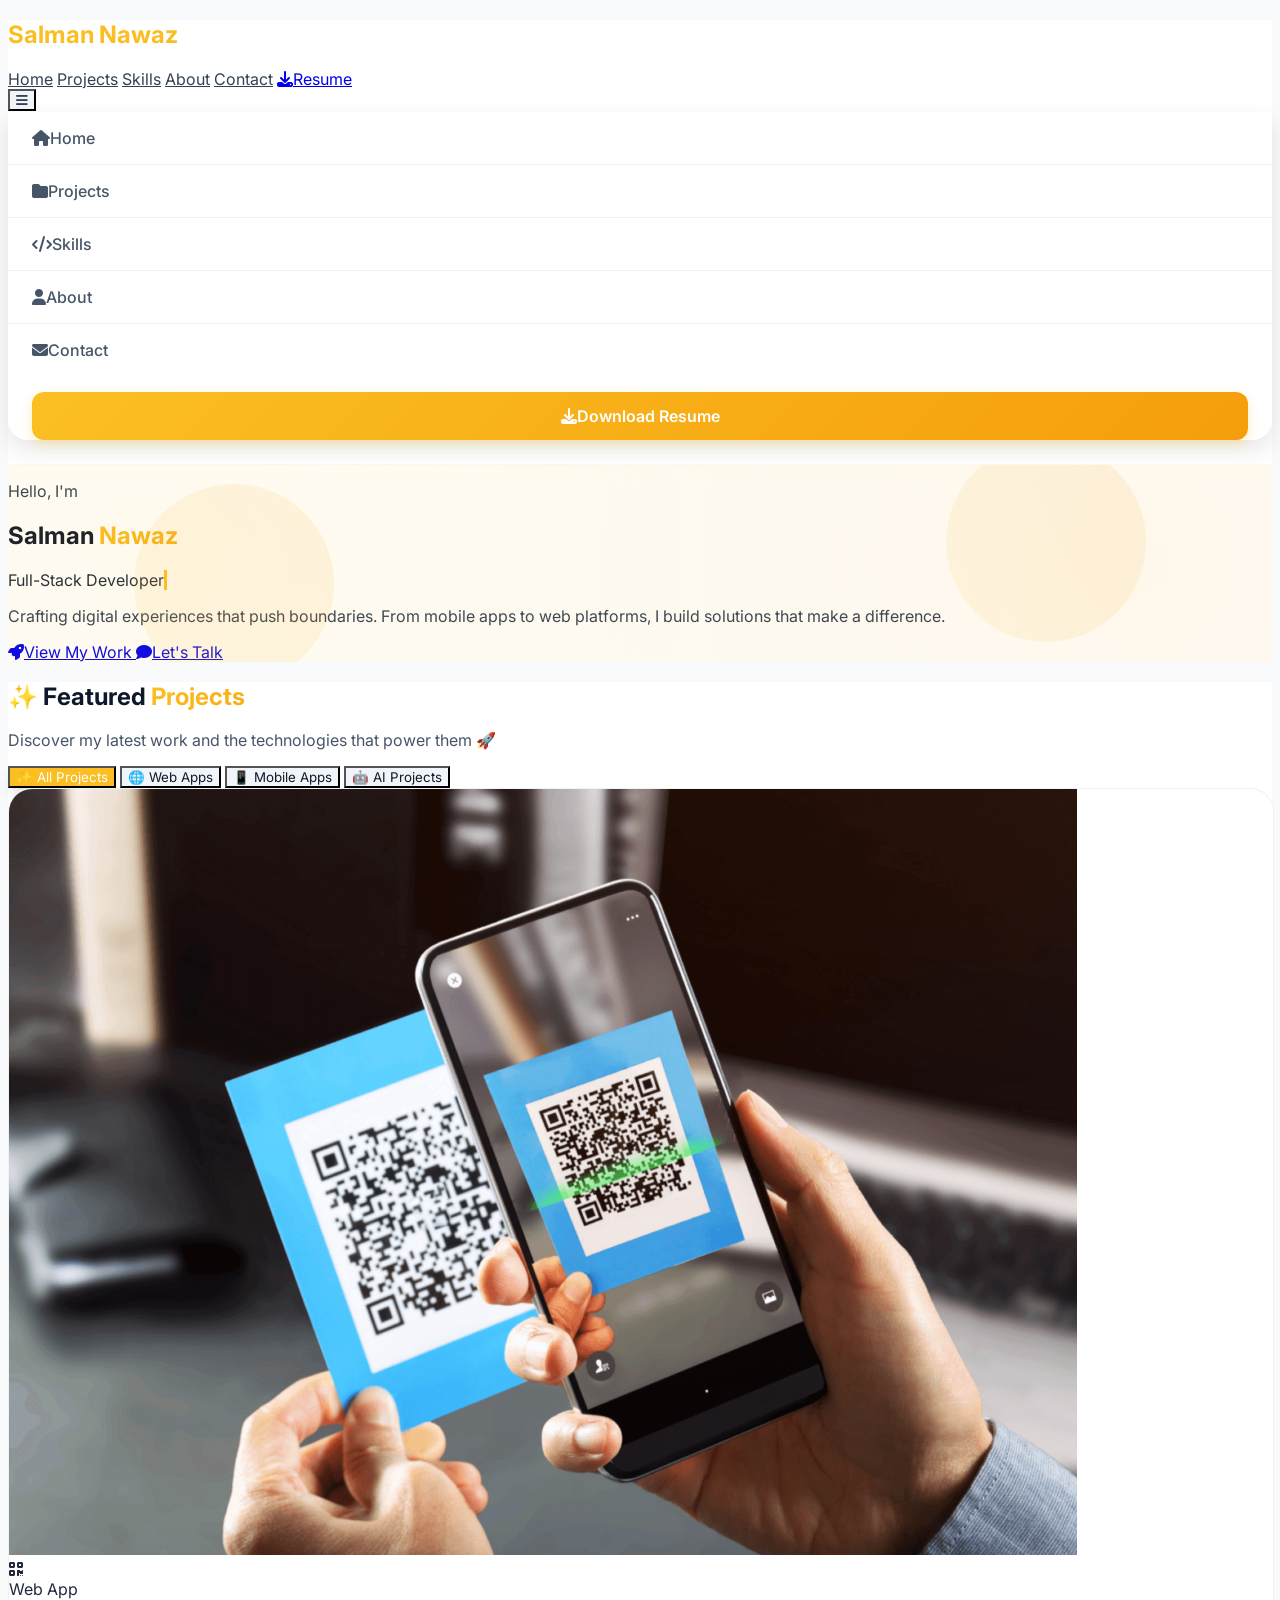
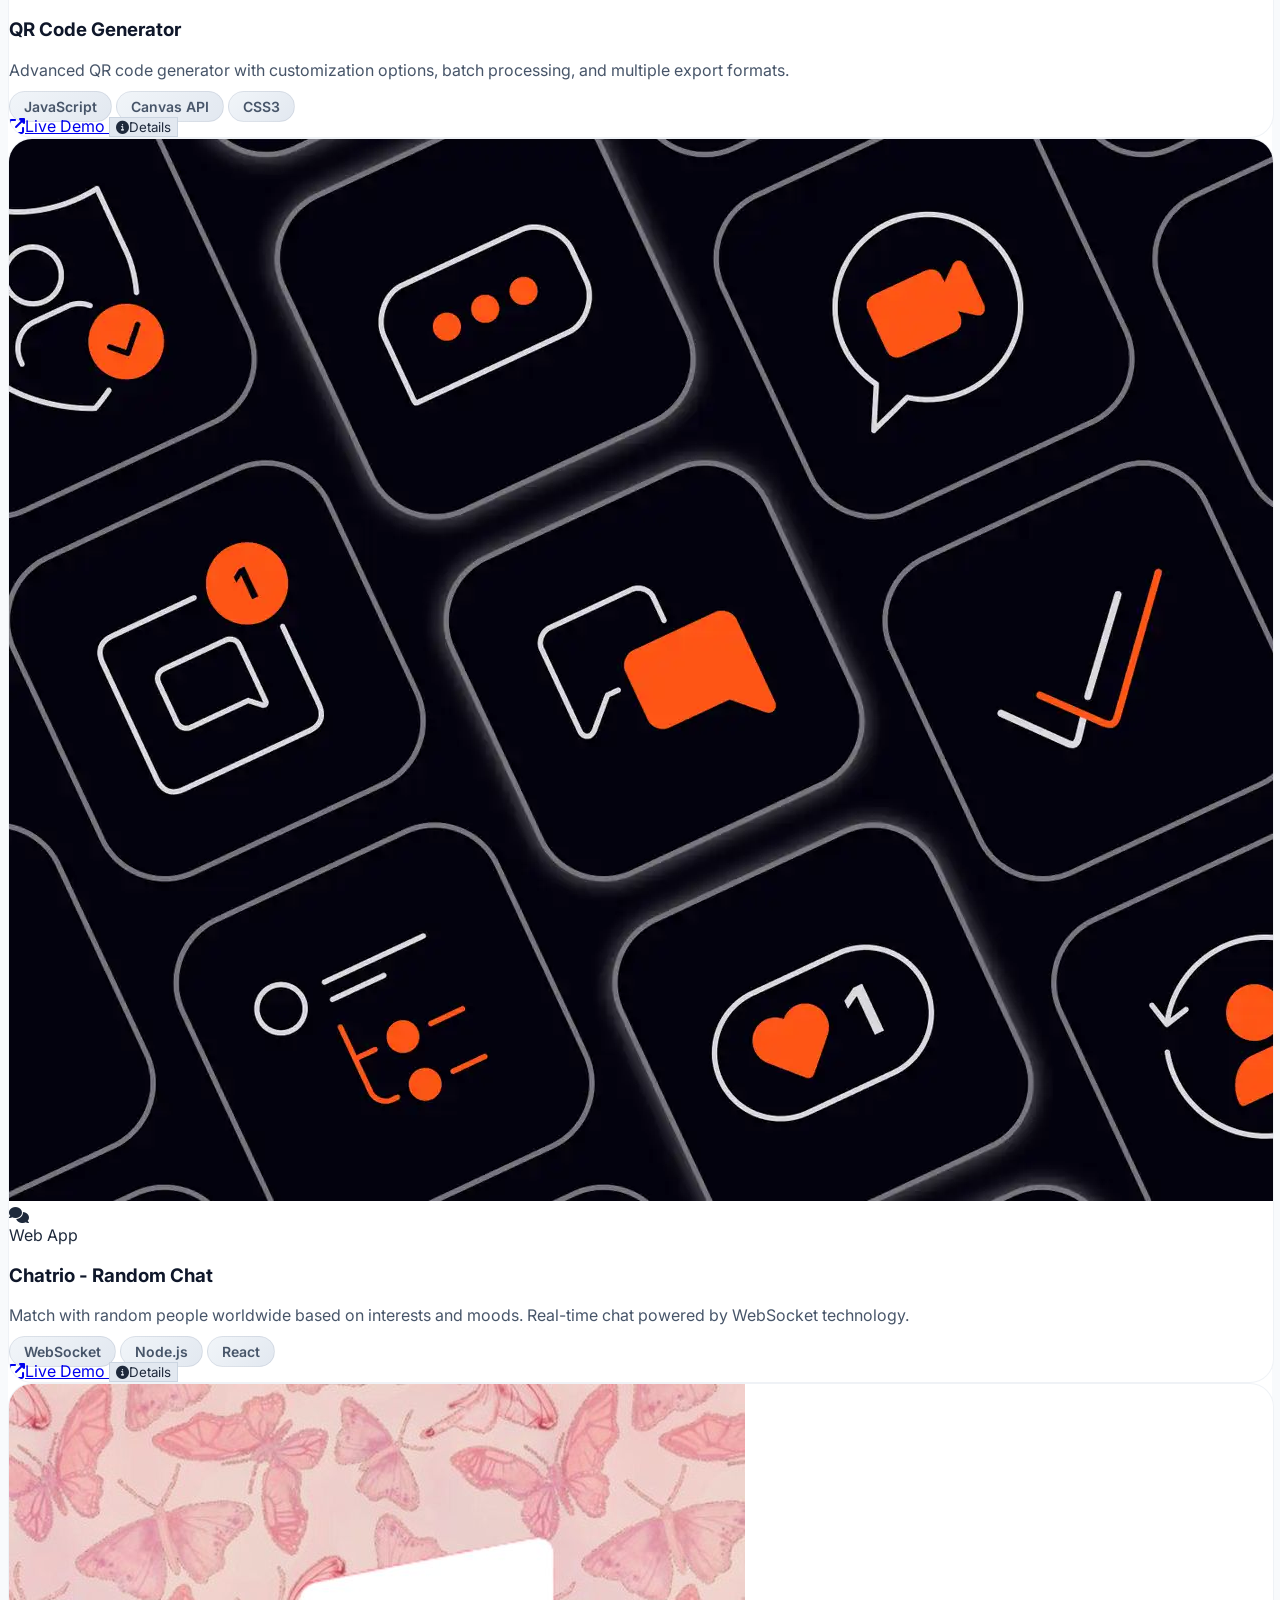
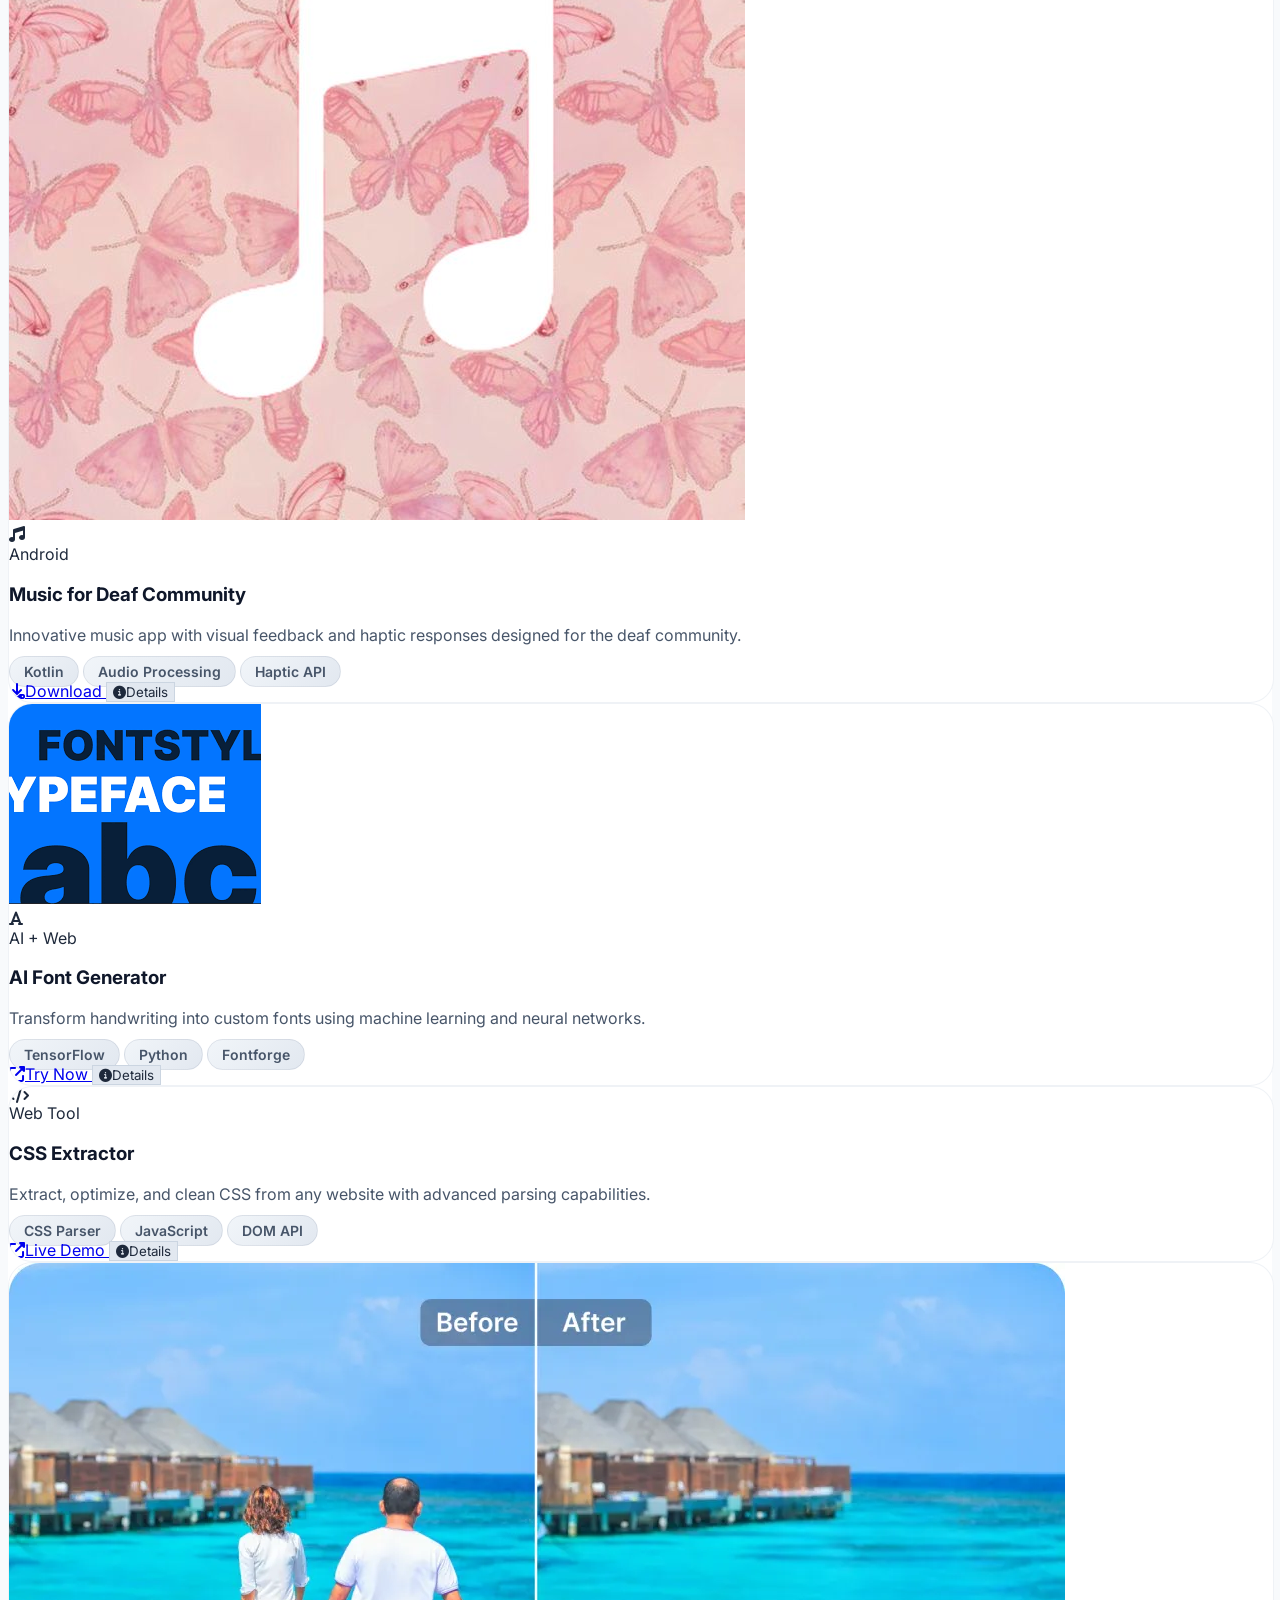
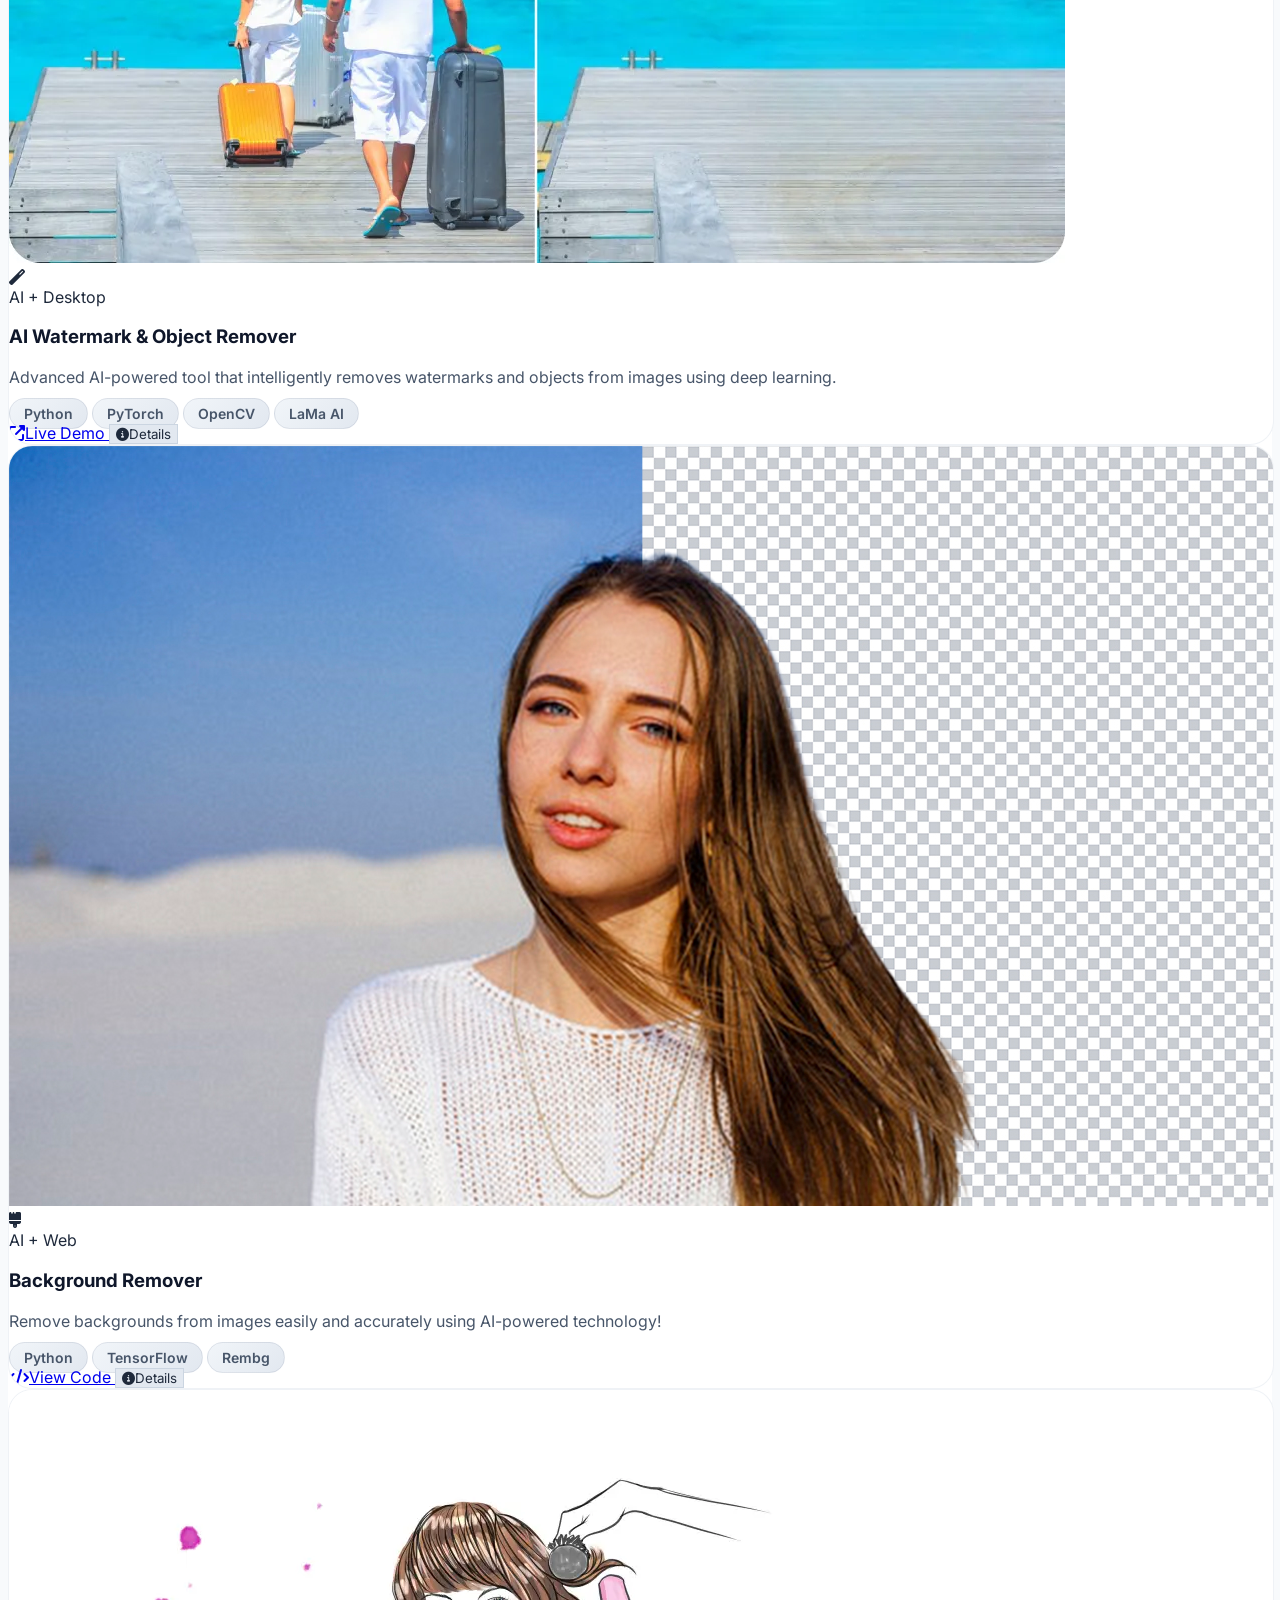
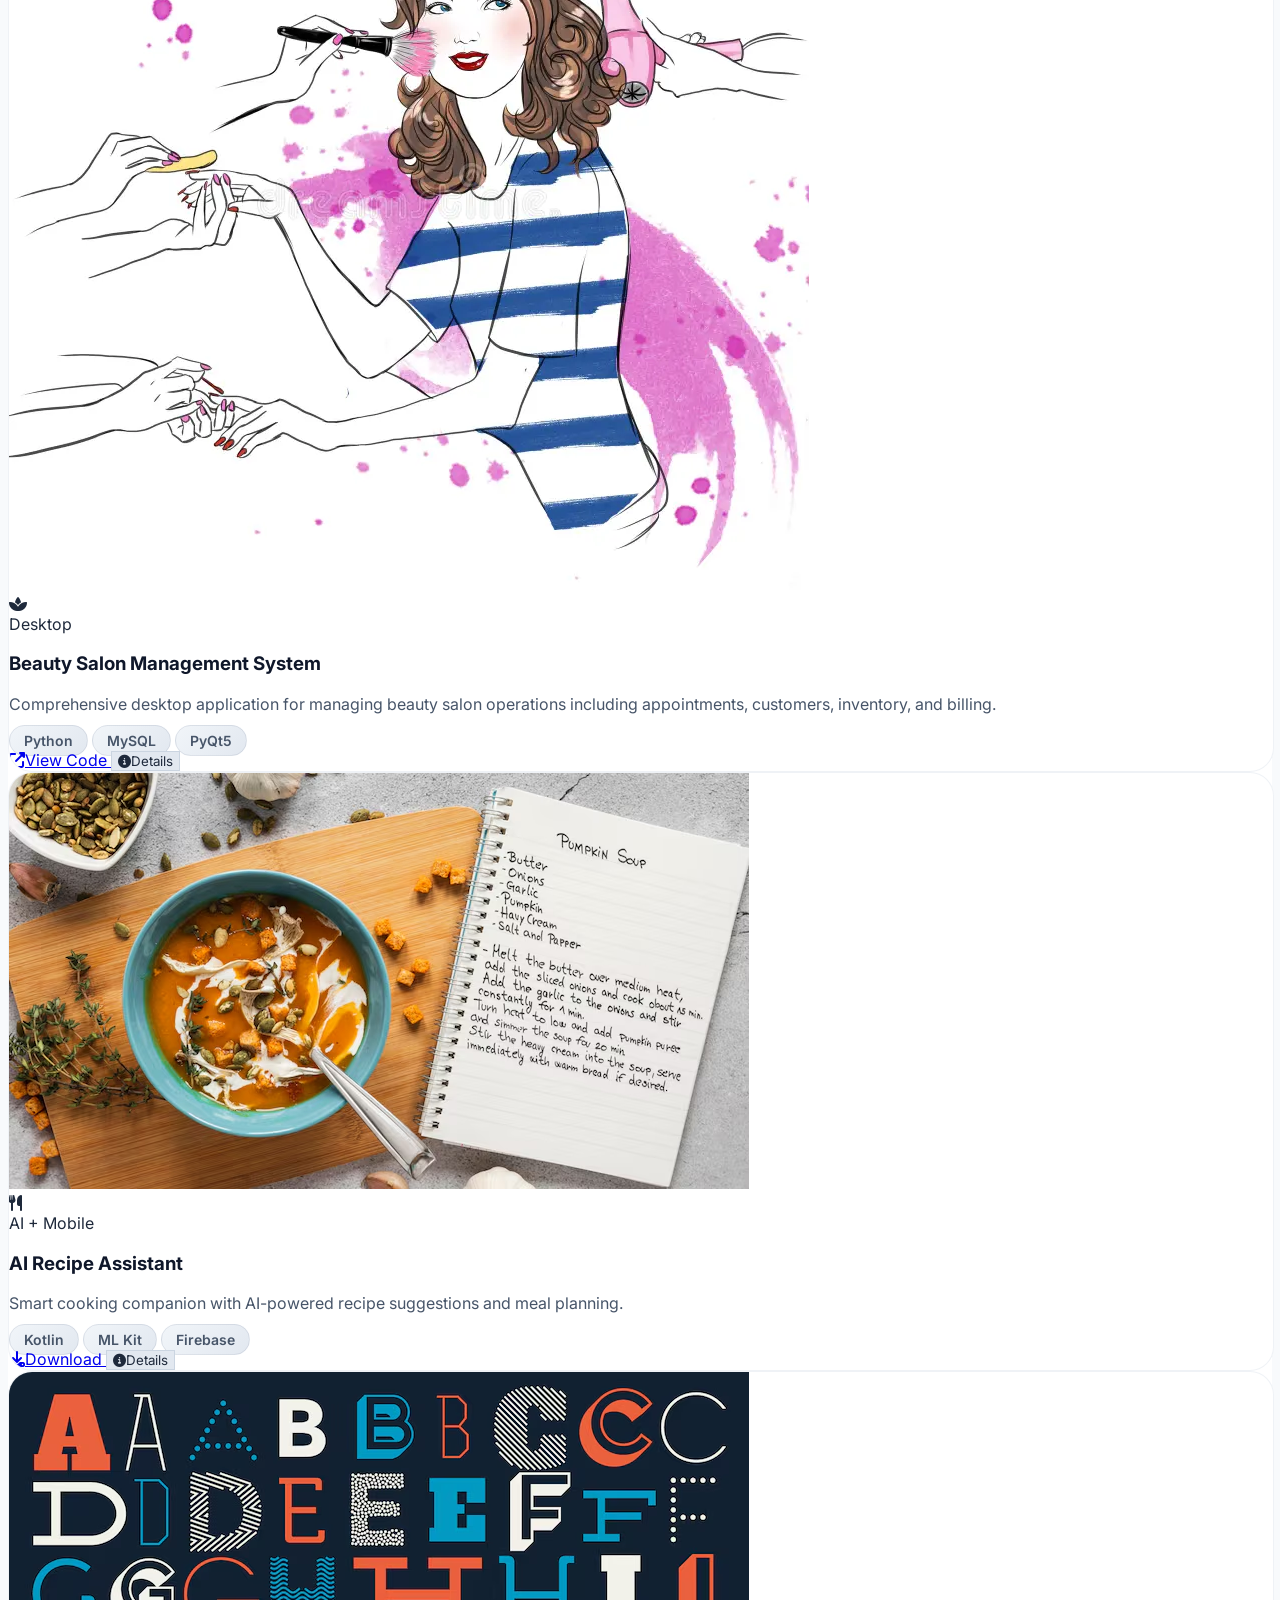
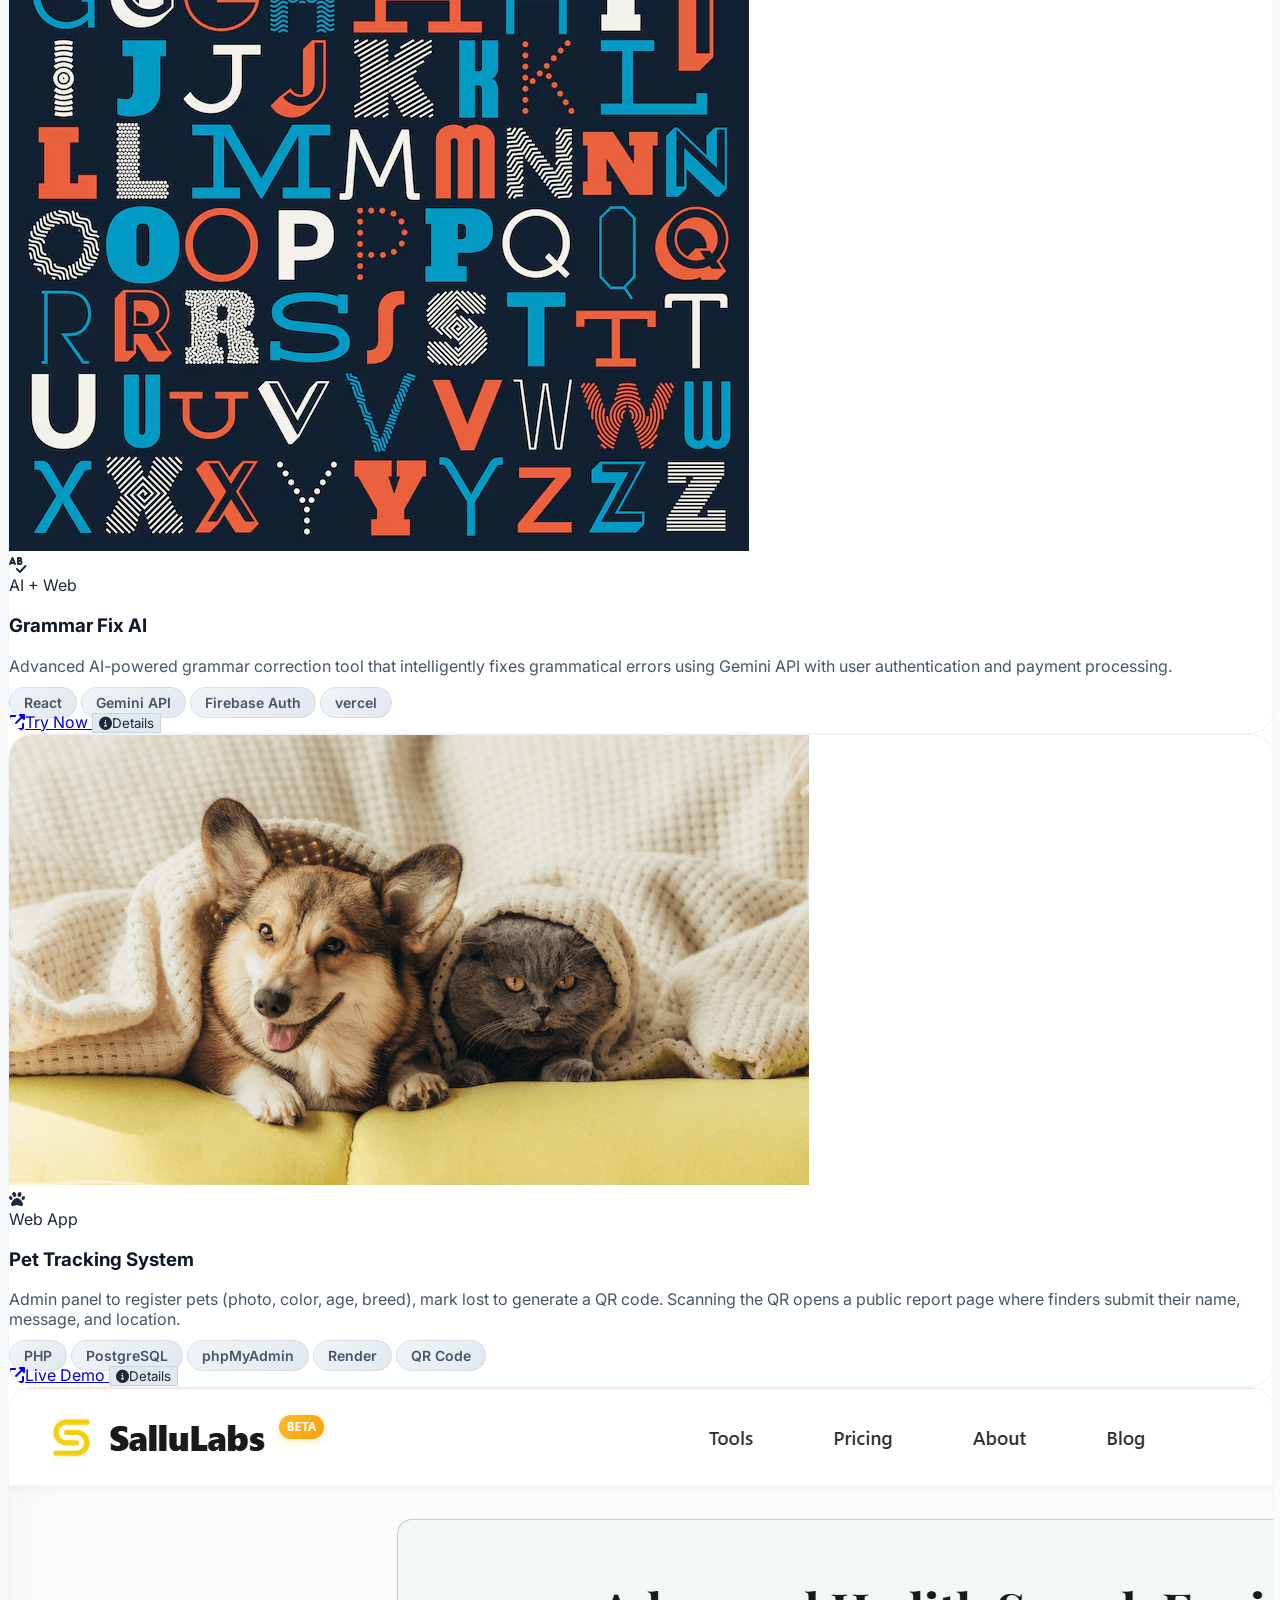
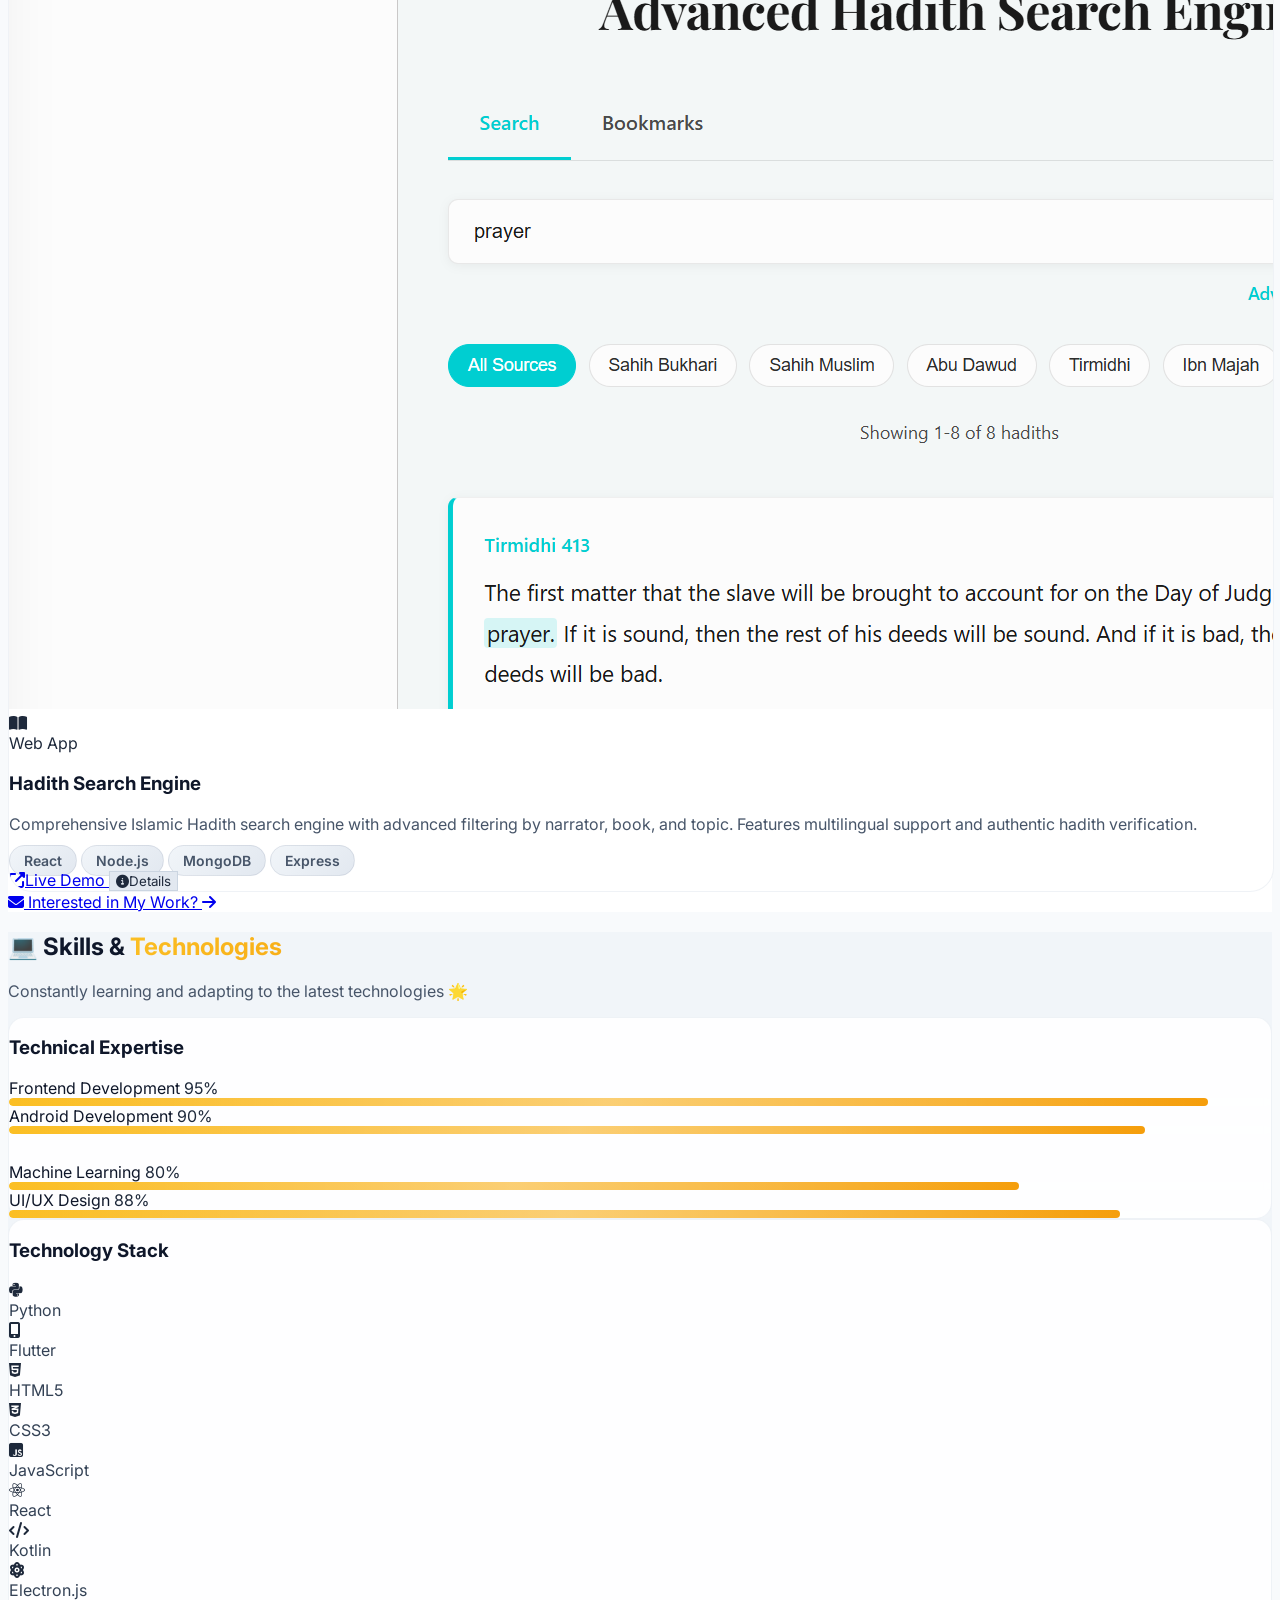
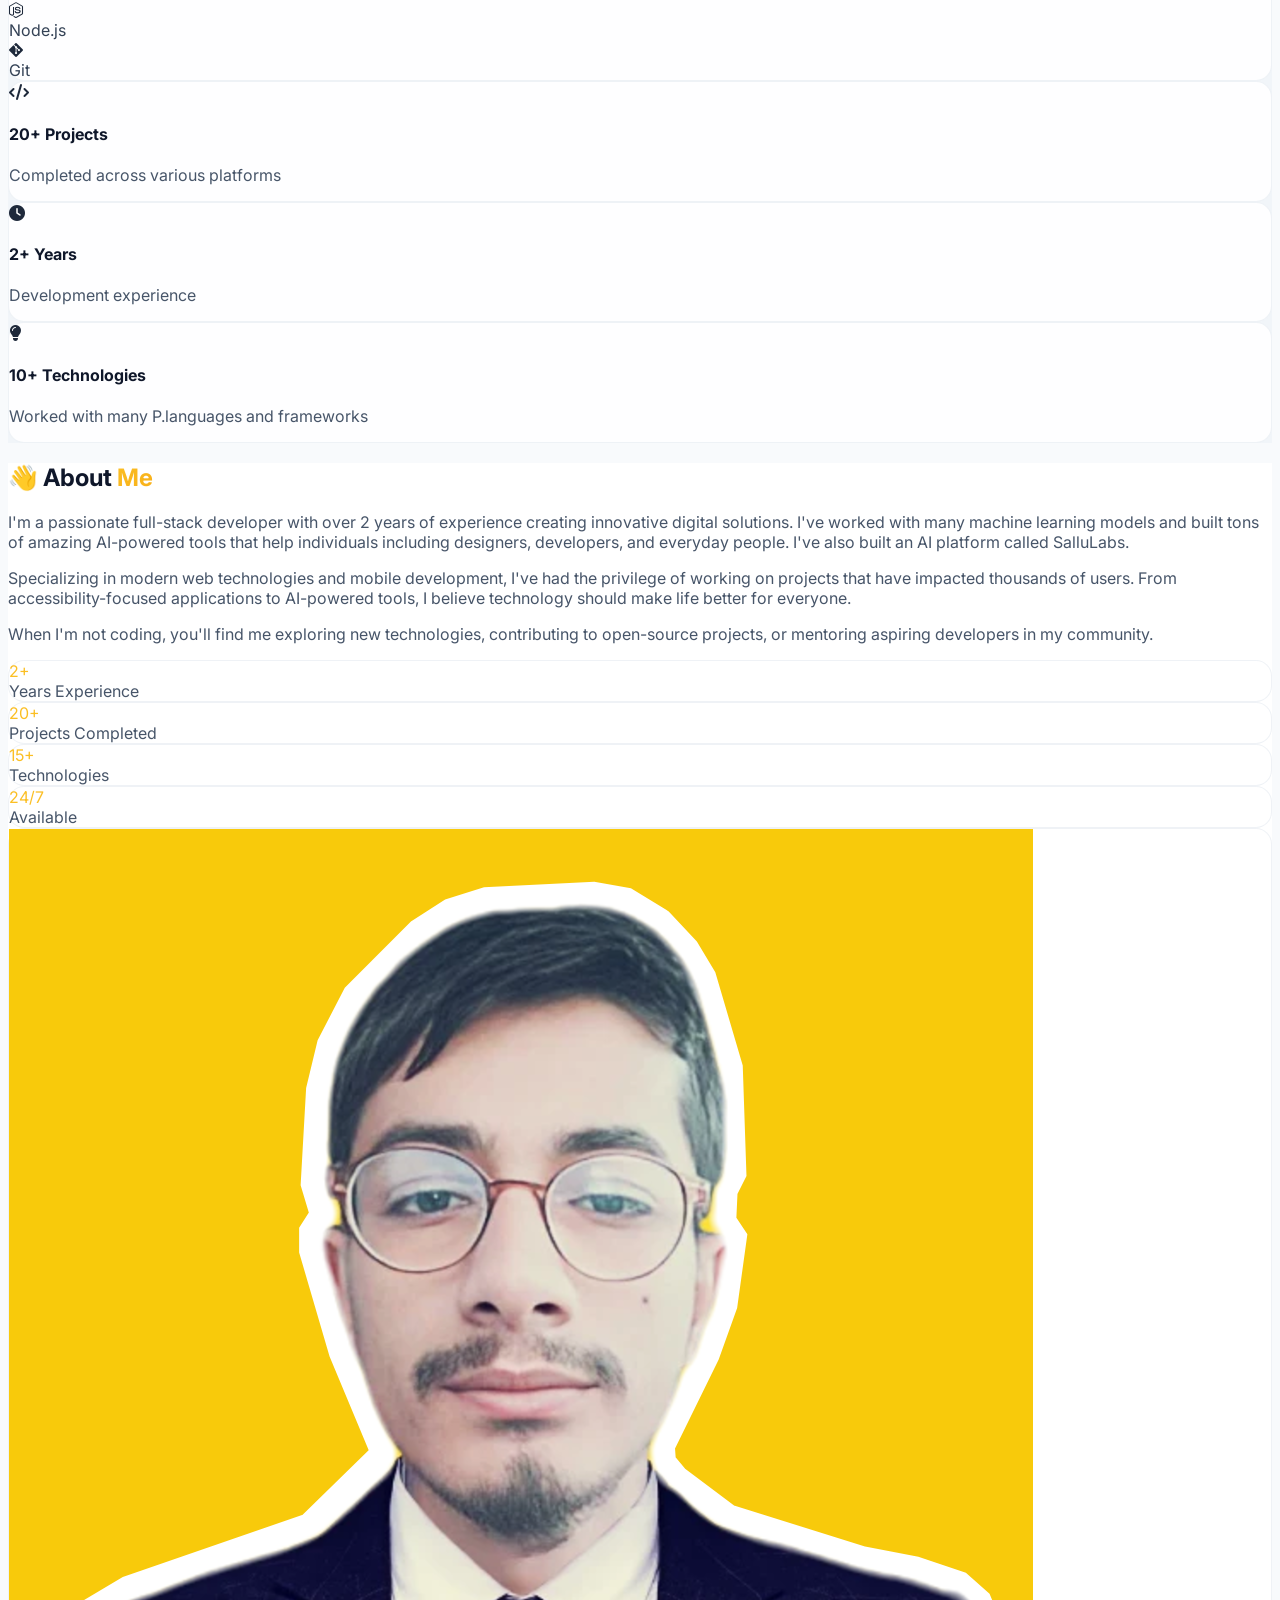
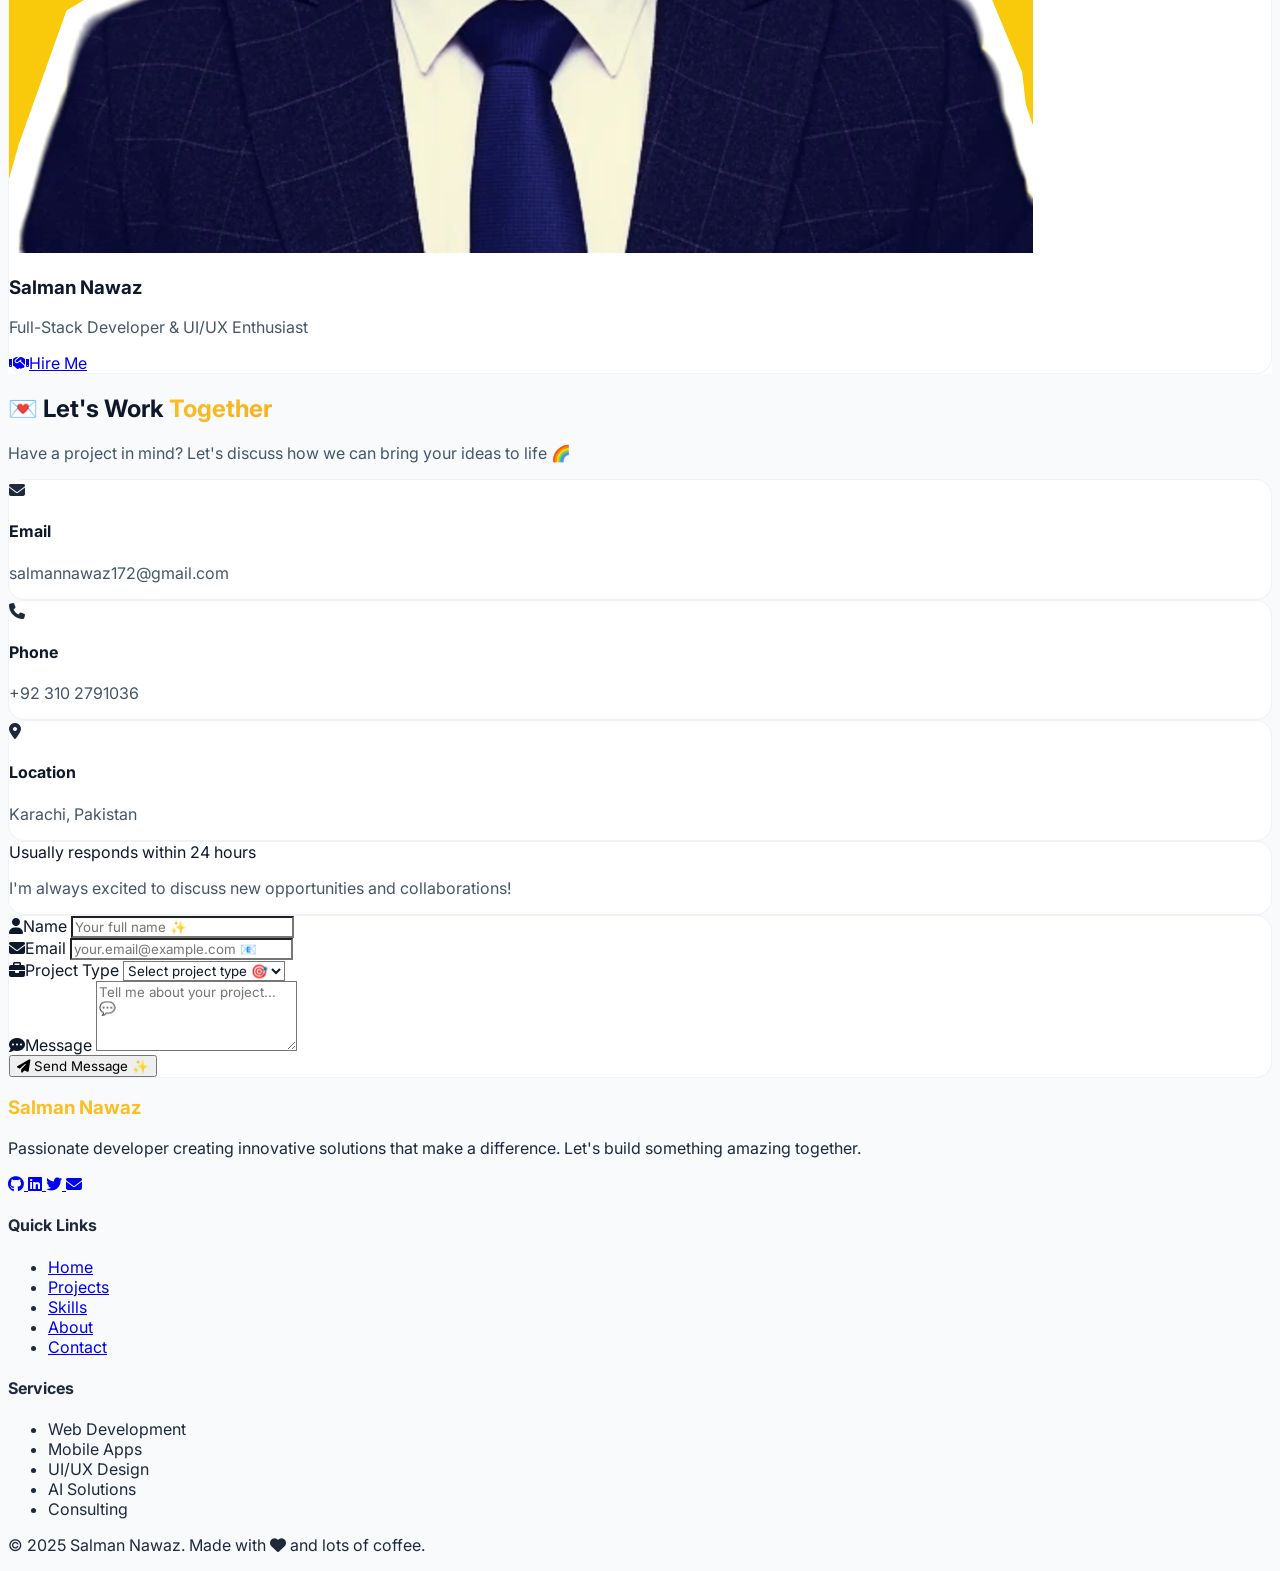
==== index.html @ c2f52766 "Update project URLs and links" ====
<!DOCTYPE html>
<html lang="en">
<head>
    <meta charset="UTF-8">
    <meta name="viewport" content="width=device-width, initial-scale=1.0">
    <title>Salman Nawaz - Modern Portfolio</title>
    <script src="https://cdn.tailwindcss.com"></script>
    <script>
        tailwind.config = {
            theme: {
                extend: {
                    colors: {
                        primary: '#fbbf24',
                        secondary: '#f59e0b',
                        accent: '#d97706',
                        dark: '#0f172a',
                        darker: '#020617'
                    },
                    animation: {
                        'float': 'float 6s ease-in-out infinite',
                        'glow': 'glow 2s ease-in-out infinite alternate',
                        'slide-up': 'slideUp 0.6s ease-out',
                        'fade-in': 'fadeIn 0.8s ease-out',
                        'bounce-slow': 'bounce 3s infinite',
                        'pulse-slow': 'pulse 4s infinite',
                        'gradient': 'gradient 15s ease infinite',
                    },
                    backgroundImage: {
                        'mesh-gradient': 'radial-gradient(at 40% 20%, hsla(28,100%,74%,1) 0px, transparent 50%), radial-gradient(at 80% 0%, hsla(189,100%,56%,1) 0px, transparent 50%), radial-gradient(at 0% 50%, hsla(355,100%,93%,1) 0px, transparent 50%), radial-gradient(at 80% 50%, hsla(340,100%,76%,1) 0px, transparent 50%), radial-gradient(at 0% 100%, hsla(22,100%,77%,1) 0px, transparent 50%), radial-gradient(at 80% 100%, hsla(242,100%,70%,1) 0px, transparent 50%), radial-gradient(at 0% 0%, hsla(343,100%,76%,1) 0px, transparent 50%)',
                    }
                }
            }
        }
    </script>
    <link rel="stylesheet" href="https://cdnjs.cloudflare.com/ajax/libs/font-awesome/6.4.0/css/all.min.css">
    <link href="https://fonts.googleapis.com/css2?family=Inter:wght@300;400;500;600;700;800;900&display=swap" rel="stylesheet">
    <style>


/* Ensure proper color inheritance in light mode */
        body:not(.dark) {
            background-color: #f8fafc;
            color: #1e293b;
        }
        
        /* Fix text colors that aren't responding to dark mode toggle */
        :not(.dark) .text-slate-900 {
            color: #0f172a;
        }
        
        :not(.dark) .text-slate-600 {
            color: #475569;
        }
        
        :not(.dark) .text-slate-700 {
            color: #334155;
        }
        
        :not(.dark) .text-slate-800 {
            color: #1e293b;
        }
        
        /* Ensure white backgrounds stay white in light mode */
        :not(.dark) .bg-white {
            background-color: #ffffff;
        }
        
        :not(.dark) .bg-slate-50 {
            background-color: #f8fafc;
        }
        
        :not(.dark) .bg-slate-100 {
            background-color: #f1f5f9;
        }
        
        /* Fix details button in light mode */
        :not(.dark) .details-btn {
            background-color: #e2e8f0;
            color: #1e293b;
            border: 1px solid #cbd5e1;
        }
        
        :not(.dark) .details-btn:hover {
            background-color: #cbd5e1;
            color: #0f172a;
        }
        
        * {
            font-family: 'Inter', sans-serif;
        }
        
        @keyframes float {
            0%, 100% { transform: translateY(0px); }
            50% { transform: translateY(-20px); }
        }
        
        @keyframes glow {
            from { box-shadow: 0 0 20px #fbbf24; }
            to { box-shadow: 0 0 30px #fbbf24, 0 0 40px #fbbf24; }
        }
        
        @keyframes slideUp {
            from { transform: translateY(30px); opacity: 0; }
            to { transform: translateY(0); opacity: 1; }
        }
        
        @keyframes fadeIn {
            from { opacity: 0; }
            to { opacity: 1; }
        }
        
        @keyframes gradient {
            0%, 100% { background-position: 0% 50%; }
            50% { background-position: 100% 50%; }
        }
        
        .glass {
            background: rgba(255, 255, 255, 0.9);
            backdrop-filter: blur(10px);
            border: 1px solid rgba(203, 213, 225, 0.3);
            border-radius: 16px;
        }
        
        .dark .glass {
            background: rgba(15, 23, 42, 0.9) !important;
            backdrop-filter: blur(20px);
            border: 1px solid rgba(71, 85, 105, 0.3) !important;
        }
        
        .gradient-text {
            background: linear-gradient(135deg, #fbbf24, #f59e0b, #d97706);
            -webkit-background-clip: text;
            -webkit-text-fill-color: transparent;
            background-clip: text;
            animation: gradient 6s ease infinite;
            background-size: 400% 400%;
        }
        
        .hero-bg {
            position: relative;
            overflow: hidden;
            background: #ffffff;
        }
        
        .dark .hero-bg {
            background: #020617 !important;
        }
       
        

        

        .hero-bg::before {
            content: '';
            position: absolute;
            top: -50%;
            left: -50%;
            width: 200%;
            height: 200%;
            background: radial-gradient(circle at 30% 50%, rgba(251, 191, 36, 0.08) 0%, transparent 50%),
                        radial-gradient(circle at 70% 50%, rgba(245, 158, 11, 0.08) 0%, transparent 50%);
            animation: float 20s ease-in-out infinite;
        }
        
        .dark .hero-bg::before {
            background: radial-gradient(circle at 30% 50%, rgba(251, 191, 36, 0.03) 0%, transparent 50%),
                        radial-gradient(circle at 70% 50%, rgba(245, 158, 11, 0.03) 0%, transparent 50%);
        }
        
        .card-hover {
            transition: all 0.4s cubic-bezier(0.175, 0.885, 0.32, 1.275);
            position: relative;
            z-index: 1;
            border-radius: 24px !important;
            overflow: hidden;
        }
        
        .card-hover:hover {
            transform: translateY(-10px) scale(1.02);
            box-shadow: 0 25px 50px rgba(251, 191, 36, 0.2);
            z-index: 10;
        }
        
        .dark .card-hover:hover {
            box-shadow: 0 25px 50px rgba(251, 191, 36, 0.3);
        }
        
        .tech-icon {
            transition: all 0.3s ease;
        }
        
        .tech-icon:hover {
            transform: translateY(-5px) rotate(5deg);
            filter: brightness(1.2);
        }
        
        .nav-blur {
            backdrop-filter: blur(20px);
            background: rgba(255, 255, 255, 0.98);
            border-bottom: 1px solid rgba(251, 191, 36, 0.1);
        }
        
        .dark .nav-blur {
            background: rgba(2, 6, 23, 0.98);
            backdrop-filter: blur(20px);
            border-bottom: 1px solid rgba(251, 191, 36, 0.1);
            box-shadow: 0 4px 6px -1px rgba(0, 0, 0, 0.4);
        }
        
        /* Theme toggle button styling */
        .theme-toggle {
            width: 44px;
            height: 44px;
            border-radius: 50%;
            display: flex;
            align-items: center;
            justify-content: center;
            background: rgba(255, 255, 255, 0.9);
            backdrop-filter: blur(10px);
            border: 2px solid rgba(251, 191, 36, 0.2);
            transition: all 0.3s cubic-bezier(0.4, 0, 0.2, 1);
            cursor: pointer;
            box-shadow: 0 4px 12px rgba(0, 0, 0, 0.1);
        }
        
        .theme-toggle:hover {
            transform: scale(1.1);
            box-shadow: 0 8px 20px rgba(0, 0, 0, 0.15);
            border-color: rgba(251, 191, 36, 0.4);
        }
        
        .dark .theme-toggle {
            background: rgba(2, 6, 23, 0.95);
            border-color: rgba(251, 191, 36, 0.4);
            box-shadow: 0 4px 12px rgba(251, 191, 36, 0.2);
        }
        
        .dark .theme-toggle:hover {
            border-color: rgba(251, 191, 36, 0.6);
            box-shadow: 0 8px 20px rgba(251, 191, 36, 0.3);
        }
        
        .theme-toggle i {
            font-size: 18px;
            transition: all 0.3s ease;
        }
        
        .theme-toggle:hover i {
            transform: rotate(15deg);
        }
        
        /* Mobile menu improvements */
        .mobile-menu {
            background: rgba(255, 255, 255, 0.98);
            backdrop-filter: blur(20px);
            border: none;
            box-shadow: 0 10px 30px rgba(0, 0, 0, 0.1);
            border-radius: 0 0 20px 20px;
            box-shadow: 0 10px 25px rgba(0, 0, 0, 0.1);
            margin-top: 1px;
        }
        
        .dark .mobile-menu {
            background: rgba(2, 6, 23, 0.98);
            backdrop-filter: blur(20px);
            box-shadow: 0 10px 25px rgba(0, 0, 0, 0.5);
            border-bottom: 1px solid rgba(251, 191, 36, 0.1);
        }
        
        .mobile-menu-item {
            display: block;
            padding: 16px 24px;
            margin: 0;
            color: #475569;
            font-weight: 500;
            font-size: 16px;
            text-decoration: none;
            border-bottom: 1px solid rgba(203, 213, 225, 0.3);
            transition: all 0.3s ease;
            position: relative;
        }
        
        .mobile-menu-item:last-child {
            border-bottom: none;
        }
        
        .mobile-menu-item:hover {
            background: rgba(251, 191, 36, 0.1);
            color: #fbbf24;
            padding-left: 32px;
        }
        
        .dark .mobile-menu-item {
            color: #e2e8f0;
            border-bottom-color: rgba(71, 85, 105, 0.2);
        }
        
        .dark .mobile-menu-item:hover {
            background: rgba(251, 191, 36, 0.15);
            color: #fbbf24;
        }
        
        .mobile-menu-cta {
            margin: 16px 24px 24px 24px;
            padding: 14px 24px;
            background: linear-gradient(135deg, #fbbf24, #f59e0b);
            color: white;
            text-decoration: none;
            border-radius: 12px;
            font-weight: 600;
            text-align: center;
            transition: all 0.3s ease;
            box-shadow: 0 4px 12px rgba(251, 191, 36, 0.3);
            display: block;
            position: relative;
            z-index: 10;
        }
        
        .mobile-menu-cta:hover {
            transform: translateY(-2px);
            box-shadow: 0 8px 20px rgba(251, 191, 36, 0.4);
        }
        
        .typing-animation {
            border-right: 3px solid #fbbf24;
            animation: blink 1s infinite;
        }
        
        @keyframes blink {
            0%, 50% { border-color: transparent; }
            51%, 100% { border-color: #fbbf24; }
        }
        
        .parallax-element {
            transition: transform 0.1s ease-out;
        }
        
        .skill-bar {
            position: relative;
            background: rgba(255, 255, 255, 0.1);
            border-radius: 10px;
            overflow: hidden;
        }
        
        .skill-progress {
            height: 8px;
            background: linear-gradient(90deg, #fbbf24, #f59e0b);
            border-radius: 10px;
            transition: width 2s ease;
            position: relative;
        }
        
        .skill-progress::after {
            content: '';
            position: absolute;
            top: 0;
            left: 0;
            bottom: 0;
            right: 0;
            background: linear-gradient(90deg, transparent, rgba(255,255,255,0.4), transparent);
            animation: shimmer 2s infinite;
        }
        
        @keyframes shimmer {
            0% { transform: translateX(-100%); }
            100% { transform: translateX(100%); }
        }
        
        .contact-form {
            position: relative;
            z-index: 1;
        }
        
        .contact-form::before {
            content: '';
            position: absolute;
            inset: 0;
            padding: 2px;
            background: linear-gradient(45deg, #fbbf24, #f59e0b, #d97706);
            border-radius: 16px;
            mask: linear-gradient(#fff 0 0) content-box, linear-gradient(#fff 0 0);
            mask-composite: exclude;
            -webkit-mask: linear-gradient(#fff 0 0) content-box, linear-gradient(#fff 0 0);
            -webkit-mask-composite: exclude;
            z-index: -1;
        }
        

        .icon-about{

            background-color: #f59e0b;
        }
        .floating-elements {
            position: absolute;
            width: 100%;
            height: 100%;
            overflow: hidden;
            pointer-events: none;
        }
        
        .floating-elements::before,
        .floating-elements::after {
            content: '';
            position: absolute;
            width: 200px;
            height: 200px;
            background: linear-gradient(45deg, rgba(251, 191, 36, 0.1), rgba(245, 158, 11, 0.1));
            border-radius: 50%;
            animation: float 15s ease-in-out infinite;
        }
        
        .floating-elements::before {
            top: 10%;
            left: 10%;
            animation-delay: 0s;
        }
        
        .floating-elements::after {
            bottom: 10%;
            right: 10%;
            animation-delay: 7s;
        }
        
        .tech-tag {
            background: linear-gradient(135deg, #f1f5f9 0%, #e2e8f0 100%);
            color: #475569;
            padding: 0.375rem 0.875rem;
            border-radius: 9999px;
            font-size: 0.875rem;
            font-weight: 600;
            border: 1px solid rgba(71, 85, 105, 0.1);
            transition: all 0.3s ease;
        }
        
        .tech-tag:hover {
            transform: translateY(-2px);
            box-shadow: 0 4px 8px rgba(0, 0, 0, 0.1);
        }
        
        .dark .tech-tag {
            background: linear-gradient(135deg, #334155 0%, #475569 100%);
            color: #e2e8f0;
            border-color: rgba(251, 191, 36, 0.2);
        }
        
        .dark .tech-tag:hover {
            box-shadow: 0 4px 8px rgba(251, 191, 36, 0.2);
            border-color: rgba(251, 191, 36, 0.4);
        }
        
        .filter-btn.active {
            background: #fbbf24 !important;
            color: white !important;
            box-shadow: 0 10px 15px -3px rgba(0, 0, 0, 0.1), 0 4px 6px -2px rgba(0, 0, 0, 0.05);
        }
        
        .project-card {
            opacity: 1;
            transform: translateY(0);
            position: relative;
            z-index: 1;
            display: block;
        }
        
        .project-card.animate-in {
            opacity: 0;
            transform: translateY(30px);
            animation: slideUp 0.6s ease-out forwards;
        }
        
        .project-card.animate-in:nth-child(1) { animation-delay: 0.1s; }
        .project-card.animate-in:nth-child(2) { animation-delay: 0.2s; }
        .project-card.animate-in:nth-child(3) { animation-delay: 0.3s; }
        .project-card.animate-in:nth-child(4) { animation-delay: 0.4s; }
        .project-card.animate-in:nth-child(5) { animation-delay: 0.5s; }
        .project-card.animate-in:nth-child(6) { animation-delay: 0.6s; }
        
        /* Light theme specific fixes */
        body.light-theme, body:not(.dark) {
            background-color: #f8fafc !important;
            color: #1e293b !important;
        }
        
        body.light-theme .text-slate-900,
        body:not(.dark) .text-slate-900 {
            color: #0f172a !important;
        }
        
        body.light-theme .text-slate-600,
        body:not(.dark) .text-slate-600 {
            color: #475569 !important;
        }
        
        body.light-theme .text-slate-700,
        body:not(.dark) .text-slate-700 {
            color: #334155 !important;
        }
        
        body.light-theme .bg-white,
        body:not(.dark) .bg-white {
            background-color: #ffffff !important;
        }
        
        body.light-theme .bg-slate-50,
        body:not(.dark) .bg-slate-50 {
            background-color: #f8fafc !important;
        }
        
        body.light-theme .bg-slate-100,
        body:not(.dark) .bg-slate-100 {
            background-color: #f1f5f9 !important;
        }
        
        /* Light mode details button fix */
        body.light-theme .details-btn,
        body:not(.dark) .details-btn {
            background-color: #e2e8f0 !important;
            color: #1e293b !important;
            border: 1px solid #cbd5e1 !important;
        }
        
        body.light-theme .details-btn:hover,
        body:not(.dark) .details-btn:hover {
            background-color: #cbd5e1 !important;
            color: #0f172a !important;
        }
        
        /* Project grid container fixes */
        .screenshot-container {
            display: flex;
            justify-content: center;
            margin: 1.5rem 0;
        }
        
        .screenshot-item {
            position: relative;
            width: 100%;
            max-width: 500px;
            overflow: hidden;
            border-radius: 16px;
            background: #f1f5f9;
            box-shadow: 0 4px 6px -1px rgba(0, 0, 0, 0.1);
        }
        
        .dark .screenshot-item {
            background: #334155;
            box-shadow: 0 4px 6px -1px rgba(0, 0, 0, 0.3);
        }
        
        .screenshot-item img {
            width: 100%;
            height: auto;
            display: block;
            object-fit: contain;
            transition: transform 0.3s ease;
            max-height: 600px;
        }
        
        .screenshot-item:hover img {
            transform: scale(1.05);
        }
        
        /* Ensure all project cards stay within bounds */
        .project-card {
            width: 100%;
            max-width: 100%;
            height: auto;
            margin-bottom: 0;
        }
        
        /* Fix footer z-index */
        footer {
            position: relative;
            z-index: 20;
        }
        
        /* Project Details Modal */
        .modal {
            position: fixed;
            top: 0;
            left: 0;
            width: 100%;
            height: 100%;
            background: rgba(0, 0, 0, 0.8);
            backdrop-filter: blur(5px);
            display: none;
            justify-content: center;
            align-items: center;
            z-index: 1000;
            padding: 1rem;
        }
        
        .modal.show {
            display: flex;
        }
        
        .modal-content {
            background: white;
            border-radius: 24px;
            padding: 2.5rem;
            max-width: 700px;
            width: 100%;
            max-height: 85vh;
            overflow-y: auto;
            position: relative;
            animation: slideUp 0.3s ease-out;
        }
        
        .dark .modal-content {
            background: #0f172a;
            color: #e2e8f0;
            border: 1px solid rgba(71, 85, 105, 0.3);
        }
        
        .modal-close {
            position: absolute;
            top: 1rem;
            right: 1rem;
            background: none;
            border: none;
            font-size: 1.5rem;
            cursor: pointer;
            color: #64748b;
            transition: color 0.3s ease;
        }
        
        .modal-close:hover {
            color: #ef4444;
        }
        
        .dark .modal-close {
            color: #94a3b8;
        }
        
        .dark .modal-close:hover {
            color: #ef4444;
        }
    </style>
</head>
<body class="bg-white dark:bg-slate-950 text-slate-900 dark:text-slate-100 transition-all duration-500">
    <!-- Navigation -->
    <nav class="fixed w-full top-0 z-50 nav-blur transition-all duration-300">
        <div class="max-w-7xl mx-auto px-4 sm:px-6 lg:px-8">
            <div class="flex justify-between h-16">
                <div class="flex items-center">
                    <div class="flex-shrink-0">
                        <h1 class=" text-2xl font-black gradient-text">Salman Nawaz</h1>
                    </div>
                </div>
                <div class="hidden md:flex items-center space-x-8">
                    <a href="#home" class="nav-link text-slate-700 dark:text-slate-300 hover:text-primary font-medium transition-all duration-300">Home</a>
                    <a href="#projects" class="nav-link text-slate-700 dark:text-slate-300 hover:text-primary font-medium transition-all duration-300">Projects</a>
                    <a href="#skills" class="nav-link text-slate-700 dark:text-slate-300 hover:text-primary font-medium transition-all duration-300">Skills</a>
                    <a href="#about" class="nav-link text-slate-700 dark:text-slate-300 hover:text-primary font-medium transition-all duration-300">About</a>
                    <a href="#contact" class="nav-link text-slate-700 dark:text-slate-300 hover:text-primary font-medium transition-all duration-300">Contact</a>
                 
                    <a href="assets/docs/resume.pdf" class="bg-gradient-to-r from-primary to-secondary text-white px-6 py-2 rounded-full hover:shadow-lg hover:scale-105 transition-all duration-300 font-medium">
                        <i class="fas fa-download mr-2"></i>Resume
                    </a>
                </div>
                <div class="md:hidden flex items-center space-x-3">
                    <button id="mobile-menu-button" class="w-11 h-11 flex items-center justify-center rounded-full bg-slate-100 dark:bg-slate-700 hover:bg-slate-200 dark:hover:bg-slate-600 transition-all duration-300">
                        <i class="fas fa-bars text-xl text-slate-700 dark:text-slate-300"></i>
                    </button>
                </div>
            </div>
        </div>
        <div id="mobile-menu" class="hidden md:hidden mobile-menu">
            <div class="py-2">
                <a href="#home" class="mobile-menu-item nav-link">
                    <i class="fas fa-home mr-3"></i>Home
                </a>
                <a href="#projects" class="mobile-menu-item nav-link">
                    <i class="fas fa-folder mr-3"></i>Projects
                </a>
                <a href="#skills" class="mobile-menu-item nav-link">
                    <i class="fas fa-code mr-3"></i>Skills
                </a>
                <a href="#about" class="mobile-menu-item nav-link">
                    <i class="fas fa-user mr-3"></i>About
                </a>
                <a href="#contact" class="mobile-menu-item nav-link">
                    <i class="fas fa-envelope mr-3"></i>Contact
                </a>
            </div>
            <a href="#" class="mobile-menu-cta">
                <i class="fas fa-download mr-2"></i>Download Resume
            </a>
        </div>
    </nav>

    <!-- Hero Section -->
    <section id="home" class="pt-16 min-h-screen flex items-center relative hero-bg">
        <div class="floating-elements"></div>
        <div class="max-w-7xl mx-auto px-4 sm:px-6 lg:px-8 relative z-10">
            <div class="text-center">
                <div class="animate-fade-in">
                    <p class="text-slate-700 dark:text-slate-200 text-lg md:text-xl mb-4">Hello, I'm</p>
                    <h1 class="text-5xl md:text-7xl lg:text-8xl font-black mb-6 leading-tight">
                        <span class="block text-slate-900 dark:text-white">Salman</span>
                        <span class="block gradient-text">Nawaz</span>
                    </h1>
                    <div class="text-xl md:text-2xl lg:text-3xl mb-8 h-20">
                        <span id="typing-text" class="typing-animation font-light text-slate-800 dark:text-slate-100"></span>
                    </div>
                    <p class="text-slate-700 dark:text-slate-200 text-lg md:text-xl mb-12 opacity-90 max-w-3xl mx-auto leading-relaxed">
                        Crafting digital experiences that push boundaries. From mobile apps to web platforms, 
                        I build solutions that make a difference.
                    </p>
                    <div class="flex flex-col sm:flex-row gap-4 justify-center items-center">
                        <a href="#projects" class="bg-slate-900 dark:bg-white text-white dark:text-slate-900 px-8 py-4 rounded-full font-semibold hover:bg-slate-800 dark:hover:bg-slate-100 transition-all duration-300 hover:shadow-xl hover:scale-105 text-lg">
                            <i class="fas fa-rocket mr-2"></i>View My Work
                        </a>
                        <a href="#contact" class="bg-primary text-white px-8 py-4 rounded-full font-semibold hover:bg-secondary transition-all duration-300 hover:shadow-xl hover:scale-105 text-lg">
                            <i class="fas fa-comment mr-2"></i>Let's Talk
                        </a>
                    </div>
                </div>
            </div>
        </div>
        
    </section>

    <!-- Projects Section -->
    <section id="projects" class="py-20 relative bg-white dark:bg-slate-950">
        <div class="max-w-7xl mx-auto px-4 sm:px-6 lg:px-8">
            <div class="text-center mb-16">
                <h2 class="text-4xl md:text-5xl font-black text-slate-900 dark:text-white mb-6">
                    ✨ Featured <span class="gradient-text">Projects</span>
                </h2>
                <p class="text-xl text-slate-600 dark:text-slate-400 max-w-3xl mx-auto">
                    Discover my latest work and the technologies that power them 🚀
                </p>
            </div>

            <!-- Filter Buttons -->
            <div class="flex flex-wrap justify-center gap-4 mb-12">
                <button class="filter-btn active bg-primary text-white px-8 py-3.5 rounded-full font-semibold transition-all duration-300 hover:scale-105 shadow-lg hover:shadow-xl" data-filter="all">
                    ✨ All Projects
                </button>
                <button class="filter-btn bg-slate-100 dark:bg-slate-700 text-slate-900 dark:text-white px-8 py-3.5 rounded-full font-semibold transition-all duration-300 hover:scale-105 shadow-lg hover:shadow-xl border-2 border-slate-200 dark:border-slate-600" data-filter="web">
                    🌐 Web Apps
                </button>
                <button class="filter-btn bg-slate-100 dark:bg-slate-700 text-slate-900 dark:text-white px-8 py-3.5 rounded-full font-semibold transition-all duration-300 hover:scale-105 shadow-lg hover:shadow-xl border-2 border-slate-200 dark:border-slate-600" data-filter="mobile">
                    📱 Mobile Apps
                </button>
                <button class="filter-btn bg-slate-100 dark:bg-slate-700 text-slate-900 dark:text-white px-8 py-3.5 rounded-full font-semibold transition-all duration-300 hover:scale-105 shadow-lg hover:shadow-xl border-2 border-slate-200 dark:border-slate-600" data-filter="ai">
                    🤖 AI Projects
                </button>
            </div>

            <!-- Projects Grid -->
            <div class="grid md:grid-cols-2 lg:grid-cols-3 gap-8 relative z-10 mb-16" id="projects-grid">
                <!-- Project 1: QR Code Generator -->
                <div class="project-card card-hover glass rounded-2xl overflow-hidden group" data-category="web">
                    <div class="relative h-56 bg-gradient-to-br from-blue-500 to-cyan-500 overflow-hidden">
                        <img src="assets/images/projects/qr-code.png" alt="QR Code Generator" class="w-full h-full object-cover group-hover:scale-110 transition-transform duration-500" onerror="this.style.display='none'; this.nextElementSibling.style.display='flex';">
                        <div class="absolute inset-0 bg-gradient-to-br from-blue-500/80 to-cyan-500/80 hidden items-center justify-center">
                            <i class="fas fa-qrcode text-6xl text-white"></i>
                        </div>
                        <div class="absolute top-4 right-4">
                            <span class="bg-blue-500 text-white px-3 py-1 rounded-full text-sm font-semibold shadow-lg">Web App</span>
                        </div>
                    </div>
                    <div class="p-6">
                        <h3 class="text-2xl font-bold text-slate-900 dark:text-white mb-3">QR Code Generator</h3>
                        <p class="text-slate-600 dark:text-slate-400 mb-4">Advanced QR code generator with customization options, batch processing, and multiple export formats.</p>
                        <div class="flex flex-wrap gap-2 mb-4">
                            <span class="tech-tag">JavaScript</span>
                            <span class="tech-tag">Canvas API</span>
                            <span class="tech-tag">CSS3</span>
                        </div>
                        <div class="flex gap-3">
                            <a href="https://sallulabs.com/QR-Scanner" class="flex-1 bg-primary text-white py-2 px-4 rounded-lg hover:bg-secondary transition-colors text-center font-medium">
                                <i class="fas fa-external-link-alt mr-2"></i>Live Demo
                            </a>
                            <button class="details-btn flex-1 bg-slate-200 dark:bg-slate-700 text-slate-900 dark:text-white py-2 px-4 rounded-lg hover:bg-slate-300 dark:hover:bg-slate-600 transition-colors text-center font-medium border-0 cursor-pointer" data-project="qr-generator">
                                <i class="fas fa-info-circle mr-2"></i>Details
                            </button>
                        </div>
                    </div>
                </div>

                <!-- Project 2: Chatrio Chat App -->
                <div class="project-card card-hover glass rounded-2xl overflow-hidden group" data-category="web">
                    <div class="relative h-56 bg-gradient-to-br from-indigo-500 to-purple-500 overflow-hidden">
                        <img src="assets/images/projects/chatrio.webp" alt="Chatrio Chat App" class="w-full h-full object-cover group-hover:scale-110 transition-transform duration-500" onerror="this.style.display='none'; this.nextElementSibling.style.display='flex';">
                        <div class="absolute inset-0 bg-gradient-to-br from-indigo-500/80 to-purple-500/80 hidden items-center justify-center">
                            <i class="fas fa-comments text-6xl text-white"></i>
                        </div>
                        <div class="absolute top-4 right-4">
                            <span class="bg-indigo-500 text-white px-3 py-1 rounded-full text-sm font-semibold shadow-lg">Web App</span>
                        </div>
                    </div>
                    <div class="p-6">
                        <h3 class="text-2xl font-bold text-slate-900 dark:text-white mb-3">Chatrio - Random Chat</h3>
                        <p class="text-slate-600 dark:text-slate-400 mb-4">Match with random people worldwide based on interests and moods. Real-time chat powered by WebSocket technology.</p>
                        <div class="flex flex-wrap gap-2 mb-4">
                            <span class="tech-tag">WebSocket</span>
                            <span class="tech-tag">Node.js</span>
                            <span class="tech-tag">React</span>
                        </div>
                        <div class="flex gap-3">
                            <a href="https://chatrio.sallulabs.com/" target="_blank" class="flex-1 bg-primary text-white py-2 px-4 rounded-lg hover:bg-secondary transition-colors text-center font-medium">
                                <i class="fas fa-external-link-alt mr-2"></i>Live Demo
                            </a>
                            <button class="details-btn flex-1 bg-slate-200 dark:bg-slate-700 text-slate-900 dark:text-white py-2 px-4 rounded-lg hover:bg-slate-300 dark:hover:bg-slate-600 transition-colors text-center font-medium border-0 cursor-pointer" data-project="chatrio">
                                <i class="fas fa-info-circle mr-2"></i>Details
                            </button>
                        </div>
                    </div>
                </div>

                <!-- Project 3: Music App for Deaf -->
                <div class="project-card card-hover glass rounded-2xl overflow-hidden group" data-category="mobile">
                    <div class="relative h-56 bg-gradient-to-br from-purple-500 to-pink-500 overflow-hidden">
                        <img src="assets/images/projects/music.jpg" alt="Music App" class="w-full h-full object-cover group-hover:scale-110 transition-transform duration-500" onerror="this.style.display='none'; this.nextElementSibling.style.display='flex';">
                        <div class="absolute inset-0 bg-gradient-to-br from-purple-500/80 to-pink-500/80 hidden items-center justify-center">
                            <i class="fas fa-music text-6xl text-white"></i>
                        </div>
                        <div class="absolute top-4 right-4">
                            <span class="bg-green-500 text-white px-3 py-1 rounded-full text-sm font-semibold shadow-lg">Android</span>
                        </div>
                    </div>
                    <div class="p-6">
                        <h3 class="text-2xl font-bold text-slate-900 dark:text-white mb-3">Music for Deaf Community</h3>
                        <p class="text-slate-600 dark:text-slate-400 mb-4">Innovative music app with visual feedback and haptic responses designed for the deaf community.</p>
                        <div class="flex flex-wrap gap-2 mb-4">
                            <span class="tech-tag">Kotlin</span>
                            <span class="tech-tag">Audio Processing</span>
                            <span class="tech-tag">Haptic API</span>
                        </div>
                        <div class="flex gap-3">
                            <a href="assets/apk/deaf-music-app.apk" class="flex-1 bg-primary text-white py-2 px-4 rounded-lg hover:bg-secondary transition-colors text-center font-medium">
                                <i class="fa-solid fa-download mr-2"></i>Download
                            </a>
                            <button class="details-btn flex-1 bg-slate-200 dark:bg-slate-700 text-slate-900 dark:text-white py-2 px-4 rounded-lg hover:bg-slate-300 dark:hover:bg-slate-600 transition-colors text-center font-medium border-0 cursor-pointer" data-project="music-deaf">
                                <i class="fas fa-info-circle mr-2"></i>Details
                            </button>
                        </div>
                    </div>
                </div>

                <!-- Project 3: AI Font Generator -->
                <div class="project-card card-hover glass rounded-2xl overflow-hidden group" data-category="ai web">
                    <div class="relative h-56 bg-gradient-to-br from-orange-500 to-red-500 overflow-hidden">
                        <img src="assets/images/projects/fonts.png" alt="AI Font Generator" class="w-full h-full object-cover group-hover:scale-110 transition-transform duration-500" onerror="this.style.display='none'; this.nextElementSibling.style.display='flex';">
                        <div class="absolute inset-0 bg-gradient-to-br from-orange-500/80 to-red-500/80 hidden items-center justify-center">
                            <i class="fas fa-font text-6xl text-white"></i>
                        </div>
                        <div class="absolute top-4 right-4">
                            <span class="bg-red-500 text-white px-3 py-1 rounded-full text-sm font-semibold shadow-lg">AI + Web</span>
                        </div>
                    </div>
                    <div class="p-6">
                        <h3 class="text-2xl font-bold text-slate-900 dark:text-white mb-3">AI Font Generator</h3>
                        <p class="text-slate-600 dark:text-slate-400 mb-4">Transform handwriting into custom fonts using machine learning and neural networks.</p>
                        <div class="flex flex-wrap gap-2 mb-4">
                            <span class="tech-tag">TensorFlow</span>
                            <span class="tech-tag">Python</span>
                            <span class="tech-tag">Fontforge</span>
                        </div>
                        <div class="flex gap-3">
                            <a href="https://fontgenerator.sallulabs.com/" class="flex-1 bg-primary text-white py-2 px-4 rounded-lg hover:bg-secondary transition-colors text-center font-medium">
                                <i class="fas fa-external-link-alt mr-2"></i>Try Now
                            </a>
                            <button class="details-btn flex-1 bg-slate-200 dark:bg-slate-700 text-slate-900 dark:text-white py-2 px-4 rounded-lg hover:bg-slate-300 dark:hover:bg-slate-600 transition-colors text-center font-medium border-0 cursor-pointer" data-project="ai-font">
                                <i class="fas fa-info-circle mr-2"></i>Details
                            </button>
                        </div>
                    </div>
                </div>

                <!-- Project 4: CSS Extractor -->
                <div class="project-card card-hover glass rounded-2xl overflow-hidden group" data-category="web">
                    <div class="relative h-56 bg-gradient-to-br from-green-500 to-teal-500 overflow-hidden">
                        <img src="https://images.unsplash.com/photo-1523437113738-bbd3cc89fb19?w=800&h=600&fit=crop" alt="CSS Extractor" class="w-full h-full object-cover group-hover:scale-110 transition-transform duration-500" onerror="this.style.display='none'; this.nextElementSibling.style.display='flex';">
                        <div class="absolute inset-0 bg-gradient-to-br from-green-500/80 to-teal-500/80 hidden items-center justify-center">
                            <i class="fas fa-code text-6xl text-white"></i>
                        </div>
                        <div class="absolute top-4 right-4">
                            <span class="bg-teal-500 text-white px-3 py-1 rounded-full text-sm font-semibold shadow-lg">Web Tool</span>
                        </div>
                    </div>
                    <div class="p-6">
                        <h3 class="text-2xl font-bold text-slate-900 dark:text-white mb-3">CSS Extractor</h3>
                        <p class="text-slate-600 dark:text-slate-400 mb-4">Extract, optimize, and clean CSS from any website with advanced parsing capabilities.</p>
                        <div class="flex flex-wrap gap-2 mb-4">
                            <span class="tech-tag">CSS Parser</span>
                            <span class="tech-tag">JavaScript</span>
                            <span class="tech-tag">DOM API</span>
                        </div>
                        <div class="flex gap-3">
                            <a href="https://sallulabs.com/CSSExtractor" class="flex-1 bg-primary text-white py-2 px-4 rounded-lg hover:bg-secondary transition-colors text-center font-medium">
                                <i class="fas fa-external-link-alt mr-2"></i>Live Demo
                            </a>
                            <button class="details-btn flex-1 bg-slate-200 dark:bg-slate-700 text-slate-900 dark:text-white py-2 px-4 rounded-lg hover:bg-slate-300 dark:hover:bg-slate-600 transition-colors text-center font-medium border-0 cursor-pointer" data-project="css-extractor">
                                <i class="fas fa-info-circle mr-2"></i>Details
                            </button>
                        </div>
                    </div>
                    
                </div>

                <!-- Project 5: AI Watermark Remover -->
                <div class="project-card card-hover glass rounded-2xl overflow-hidden group" data-category="ai web">
                    <div class="relative h-56 bg-gradient-to-br from-red-500 to-pink-500 overflow-hidden">
                        <img src="assets/images/projects/object.webp" alt="AI Watermark Remover" class="w-full h-full object-cover group-hover:scale-110 transition-transform duration-500" onerror="this.style.display='none'; this.nextElementSibling.style.display='flex';">
                        <div class="absolute inset-0 bg-gradient-to-br from-red-500/80 to-pink-500/80 hidden items-center justify-center">
                            <i class="fas fa-magic text-6xl text-white"></i>
                        </div>
                        <div class="absolute top-4 right-4">
                            <span class="bg-red-500 text-white px-3 py-1 rounded-full text-sm font-semibold shadow-lg">AI + Desktop</span>
                        </div>
                    </div>
                    <div class="p-6">
                        <h3 class="text-2xl font-bold text-slate-900 dark:text-white mb-3">AI Watermark & Object Remover</h3>
                        <p class="text-slate-600 dark:text-slate-400 mb-4">Advanced AI-powered tool that intelligently removes watermarks and objects from images using deep learning.</p>
                        <div class="flex flex-wrap gap-2 mb-4">
                            <span class="tech-tag">Python</span>
                            <span class="tech-tag">PyTorch</span>
                            <span class="tech-tag">OpenCV</span>
                            <span class="tech-tag">LaMa AI</span>
                        </div>
                        <div class="flex gap-3">
                            <a href="#" class="flex-1 bg-primary text-white py-2 px-4 rounded-lg hover:bg-secondary transition-colors text-center font-medium">
                                <i class="fas fa-external-link-alt mr-2"></i>Live Demo
                            </a>
                            <button class="details-btn flex-1 bg-slate-200 dark:bg-slate-700 text-slate-900 dark:text-white py-2 px-4 rounded-lg hover:bg-slate-300 dark:hover:bg-slate-600 transition-colors text-center font-medium border-0 cursor-pointer" data-project="WaterMark Remover">
                                <i class="fas fa-info-circle mr-2"></i>Details
                            </button>
                        </div>
                    </div>
                </div>
                <div class="project-card card-hover glass rounded-2xl overflow-hidden group" data-category="web ai">
                    <div class="relative h-56 bg-gradient-to-br from-pink-500 to-purple-500 overflow-hidden">
                        <img src="assets/images/projects/background.jpg" alt="Background Remover" class="w-full h-full object-cover group-hover:scale-110 transition-transform duration-500" onerror="this.style.display='none'; this.nextElementSibling.style.display='flex';">
                        <div class="absolute inset-0 bg-gradient-to-br from-pink-500/80 to-purple-500/80 hidden items-center justify-center">
                            <i class="fas fa-brush text-6xl text-white"></i>
                        </div>
                        <div class="absolute top-4 right-4">
                            <span class="bg-pink-500 text-white px-3 py-1 rounded-full text-sm font-semibold shadow-lg">AI + Web</span>
                        </div>
                    </div>
                    <div class="p-6">
                        <h3 class="text-2xl font-bold text-slate-900 dark:text-white mb-3">Background Remover</h3>
                        <p class="text-slate-600 dark:text-slate-400 mb-4">Remove backgrounds from images easily and accurately using AI-powered technology!</p>
                        <div class="flex flex-wrap gap-2 mb-4">
                            <span class="tech-tag">Python</span>
                            <span class="tech-tag">TensorFlow</span>
                            <span class="tech-tag">Rembg</span>
                        </div>
                        <div class="flex gap-3">
                            <a href="https://github.com/Johny111ishxb/background-remover" class="flex-1 bg-primary text-white py-2 px-4 rounded-lg hover:bg-secondary transition-colors text-center font-medium">
                                <i class="fas fa-code mr-2"></i>View Code
                            </a>
                            <button class="details-btn flex-1 bg-slate-200 dark:bg-slate-700 text-slate-900 dark:text-white py-2 px-4 rounded-lg hover:bg-slate-300 dark:hover:bg-slate-600 transition-colors text-center font-medium border-0 cursor-pointer" data-project="Background Remover">
                                <i class="fas fa-info-circle mr-2"></i>Details
                            </button>
                        </div>
                    </div>
                </div>
                <div class="project-card card-hover glass rounded-2xl overflow-hidden group" data-category="web">
                    <div class="relative h-56 bg-gradient-to-br from-purple-500 to-indigo-500 overflow-hidden">
                        <img src="assets/images/projects/beauty.webp" alt="Beauty Salon Management" class="w-full h-full object-cover group-hover:scale-110 transition-transform duration-500" onerror="this.style.display='none'; this.nextElementSibling.style.display='flex';">
                        <div class="absolute inset-0 bg-gradient-to-br from-purple-500/80 to-indigo-500/80 hidden items-center justify-center">
                            <i class="fas fa-spa text-6xl text-white"></i>
                        </div>
                        <div class="absolute top-4 right-4">
                            <span class="bg-purple-500 text-white px-3 py-1 rounded-full text-sm font-semibold shadow-lg">Desktop</span>
                        </div>
                    </div>
                    <div class="p-6">
                        <h3 class="text-2xl font-bold text-slate-900 dark:text-white mb-3">Beauty Salon Management System</h3>
                        <p class="text-slate-600 dark:text-slate-400 mb-4">Comprehensive desktop application for managing beauty salon operations including appointments, customers, inventory, and billing.</p>
                        <div class="flex flex-wrap gap-2 mb-4">
                            <span class="tech-tag">Python</span>
                            <span class="tech-tag">MySQL</span>
                            <span class="tech-tag">PyQt5</span>
                        </div>
                        <div class="flex gap-3">
                            <a href="https://github.com/Johny111ishxb/beauty-salon-management" class="flex-1 bg-primary text-white py-2 px-4 rounded-lg hover:bg-secondary transition-colors text-center font-medium">
                                <i class="fas fa-external-link-alt mr-2"></i>View Code
                            </a>
                            <button class="details-btn flex-1 bg-slate-200 dark:bg-slate-700 text-slate-900 dark:text-white py-2 px-4 rounded-lg hover:bg-slate-300 dark:hover:bg-slate-600 transition-colors text-center font-medium border-0 cursor-pointer" data-project="beauty-salon">
                                <i class="fas fa-info-circle mr-2"></i>Details
                            </button>
                        </div>
                    </div>
                </div>

                <!-- Project 6: AI Recipe App -->
                <div class="project-card card-hover glass rounded-2xl overflow-hidden group" data-category="ai mobile">
                    <div class="relative h-56 bg-gradient-to-br from-yellow-500 to-orange-500 overflow-hidden">
                        <img src="assets/images/projects/recipe.avif" alt="AI Recipe App" class="w-full h-full object-cover group-hover:scale-110 transition-transform duration-500" onerror="this.style.display='none'; this.nextElementSibling.style.display='flex';">
                        <div class="absolute inset-0 bg-gradient-to-br from-yellow-500/80 to-orange-500/80 hidden items-center justify-center">
                            <i class="fas fa-utensils text-6xl text-white"></i>
                        </div>
                        <div class="absolute top-4 right-4">
                            <span class="bg-orange-500 text-white px-3 py-1 rounded-full text-sm font-semibold shadow-lg">AI + Mobile</span>
                        </div>
                    </div>
                    <div class="p-6">
                        <h3 class="text-2xl font-bold text-slate-900 dark:text-white mb-3">AI Recipe Assistant</h3>
                        <p class="text-slate-600 dark:text-slate-400 mb-4">Smart cooking companion with AI-powered recipe suggestions and meal planning.</p>
                        <div class="flex flex-wrap gap-2 mb-4">
                            <span class="tech-tag">Kotlin</span>
                            <span class="tech-tag">ML Kit</span>
                            <span class="tech-tag">Firebase</span>
                        </div>
                        <div class="flex gap-3">
                            <a href="assets/apk/recipecheif.apk" class="flex-1 bg-primary text-white py-2 px-4 rounded-lg hover:bg-secondary transition-colors text-center font-medium">
                                <i class="fa-solid fa-download mr-2"></i>Download
                            </a>
                            <button class="details-btn flex-1 bg-slate-200 dark:bg-slate-700 text-slate-900 dark:text-white py-2 px-4 rounded-lg hover:bg-slate-300 dark:hover:bg-slate-600 transition-colors text-center font-medium border-0 cursor-pointer" data-project="ai-recipe">
                                <i class="fas fa-info-circle mr-2"></i>Details
                            </button>
                        </div>
                    </div>
                </div>

                <!-- Project 10: Grammar Fix AI -->
                <div class="project-card card-hover glass rounded-2xl overflow-hidden group" data-category="ai web">
                    <div class="relative h-56 bg-gradient-to-br from-green-500 to-blue-500 overflow-hidden">
                        <img src="assets/images/projects/grammer.avif" alt="Grammar Fix AI" class="w-full h-full object-cover group-hover:scale-110 transition-transform duration-500" onerror="this.style.display='none'; this.nextElementSibling.style.display='flex';">
                        <div class="absolute inset-0 bg-gradient-to-br from-green-500/80 to-blue-500/80 hidden items-center justify-center">
                            <i class="fas fa-spell-check text-6xl text-white"></i>
                        </div>
                        <div class="absolute top-4 right-4">
                            <span class="bg-green-500 text-white px-3 py-1 rounded-full text-sm font-semibold shadow-lg">AI + Web</span>
                        </div>
                    </div>
                    <div class="p-6">
                        <h3 class="text-2xl font-bold text-slate-900 dark:text-white mb-3">Grammar Fix AI</h3>
                        <p class="text-slate-600 dark:text-slate-400 mb-4">Advanced AI-powered grammar correction tool that intelligently fixes grammatical errors using Gemini API with user authentication and payment processing.</p>
                        <div class="flex flex-wrap gap-2 mb-4">
                            <span class="tech-tag">React</span>
                            <span class="tech-tag">Gemini API</span>
                            <span class="tech-tag">Firebase Auth</span>
                            <span class="tech-tag">vercel</span>
                        </div>
                        <div class="flex gap-3">
                            <a href="https://grammer-fix-ai.vercel.app/" class="flex-1 bg-primary text-white py-2 px-4 rounded-lg hover:bg-secondary transition-colors text-center font-medium">
                                <i class="fas fa-external-link-alt mr-2"></i>Try Now
                            </a>
                            <button class="details-btn flex-1 bg-slate-200 dark:bg-slate-700 text-slate-900 dark:text-white py-2 px-4 rounded-lg hover:bg-slate-300 dark:hover:bg-slate-600 transition-colors text-center font-medium border-0 cursor-pointer" data-project="grammar-fix-ai">
                                <i class="fas fa-info-circle mr-2"></i>Details
                            </button>
                        </div>
                    </div>
                </div>
                <!-- Project: Pet Tracking System -->
                <div class="project-card card-hover glass rounded-2xl overflow-hidden group" data-category="web">
                    <div class="relative h-56 bg-gradient-to-br from-emerald-500 to-lime-500 overflow-hidden">
                        <img src="assets/images/projects/pet.webp" alt="Pet Tracking System" class="w-full h-full object-cover group-hover:scale-110 transition-transform duration-500" onerror="this.style.display='none'; this.nextElementSibling.style.display='flex';">
                        <div class="absolute inset-0 bg-gradient-to-br from-emerald-500/80 to-lime-500/80 hidden items-center justify-center">
                            <i class="fas fa-paw text-6xl text-white"></i>
                        </div>
                        <div class="absolute top-4 right-4">
                            <span class="bg-emerald-500 text-white px-3 py-1 rounded-full text-sm font-semibold shadow-lg">Web App</span>
                        </div>
                    </div>
                    <div class="p-6">
                        <h3 class="text-2xl font-bold text-slate-900 dark:text-white mb-3">Pet Tracking System</h3>
                        <p class="text-slate-600 dark:text-slate-400 mb-4">Admin panel to register pets (photo, color, age, breed), mark lost to generate a QR code. Scanning the QR opens a public report page where finders submit their name, message, and location.</p>
                        <div class="flex flex-wrap gap-2 mb-4">
                            <span class="tech-tag">PHP</span>
                            <span class="tech-tag">PostgreSQL</span>
                            <span class="tech-tag">phpMyAdmin</span>
                            <span class="tech-tag">Render</span>
                            <span class="tech-tag">QR Code</span>
                        </div>
                        <div class="flex gap-3">
                            <a href="#" class="flex-1 bg-primary text-white py-2 px-4 rounded-lg hover:bg-secondary transition-colors text-center font-medium">
                                <i class="fas fa-external-link-alt mr-2"></i>Live Demo
                            </a>
                            <button class="details-btn flex-1 bg-slate-200 dark:bg-slate-700 text-slate-900 dark:text-white py-2 px-4 rounded-lg hover:bg-slate-300 dark:hover:bg-slate-600 transition-colors text-center font-medium border-0 cursor-pointer" data-project="pet-tracking">
                                <i class="fas fa-info-circle mr-2"></i>Details
                            </button>
                        </div>
                    </div>
                </div>

                <!-- Project: Hadith Search Engine -->
                <div class="project-card card-hover glass rounded-2xl overflow-hidden group" data-category="web">
                    <div class="relative h-56 bg-gradient-to-br from-teal-500 to-cyan-500 overflow-hidden">
                        <img src="assets/images/screenshots/ss-hadith.png" alt="Hadith Search Engine" class="w-full h-full object-cover group-hover:scale-110 transition-transform duration-500" onerror="this.style.display='none'; this.nextElementSibling.style.display='flex';">
                        <div class="absolute inset-0 bg-gradient-to-br from-teal-500/80 to-cyan-500/80 hidden items-center justify-center">
                            <i class="fas fa-book-open text-6xl text-white"></i>
                        </div>
                        <div class="absolute top-4 right-4">
                            <span class="bg-teal-500 text-white px-3 py-1 rounded-full text-sm font-semibold shadow-lg">Web App</span>
                        </div>
                    </div>
                    <div class="p-6">
                        <h3 class="text-2xl font-bold text-slate-900 dark:text-white mb-3">Hadith Search Engine</h3>
                        <p class="text-slate-600 dark:text-slate-400 mb-4">Comprehensive Islamic Hadith search engine with advanced filtering by narrator, book, and topic. Features multilingual support and authentic hadith verification.</p>
                        <div class="flex flex-wrap gap-2 mb-4">
                            <span class="tech-tag">React</span>
                            <span class="tech-tag">Node.js</span>
                            <span class="tech-tag">MongoDB</span>
                            <span class="tech-tag">Express</span>
                        </div>
                        <div class="flex gap-3">
                            <a href="#" class="flex-1 bg-primary text-white py-2 px-4 rounded-lg hover:bg-secondary transition-colors text-center font-medium">
                                <i class="fas fa-external-link-alt mr-2"></i>Live Demo
                            </a>
                            <button class="details-btn flex-1 bg-slate-200 dark:bg-slate-700 text-slate-900 dark:text-white py-2 px-4 rounded-lg hover:bg-slate-300 dark:hover:bg-slate-600 transition-colors text-center font-medium border-0 cursor-pointer" data-project="hadith-search">
                                <i class="fas fa-info-circle mr-2"></i>Details
                            </button>
                        </div>
                    </div>
                </div>
            </div>

            <!-- View More Projects Button -->
            <div class="text-center">
                <a href="#contact" class="inline-flex items-center bg-gradient-to-r from-primary to-secondary text-white px-8 py-4 rounded-full font-semibold hover:shadow-xl hover:scale-105 transition-all duration-300 text-lg">
                    <i class="fas fa-envelope mr-3"></i>
                    Interested in My Work?
                    <i class="fas fa-arrow-right ml-3"></i>
                </a>
            </div>
        </div>
    </section>

    <!-- Project Details Modal -->
    <div id="project-modal" class="modal">
        <div class="modal-content">
            <button class="modal-close" onclick="closeModal()">&times;</button>
            <div id="modal-body">
                <!-- Content will be dynamically inserted here -->
            </div>
        </div>
    </div>

    <!-- Skills Section -->
    <section id="skills" class="py-20 bg-slate-100 dark:bg-slate-800 relative overflow-hidden">
        <div class="absolute inset-0 opacity-5">
            <div class="absolute top-1/4 left-1/4 w-96 h-96 bg-primary rounded-full mix-blend-multiply filter blur-xl animate-float"></div>
            <div class="absolute top-3/4 right-1/4 w-96 h-96 bg-secondary rounded-full mix-blend-multiply filter blur-xl animate-float" style="animation-delay: 4s;"></div>
        </div>
        
        <div class="max-w-7xl mx-auto px-4 sm:px-6 lg:px-8 relative z-10">
            <div class="text-center mb-16">
                <h2 class="text-4xl md:text-5xl font-black text-slate-900 dark:text-white mb-6">
                    💻 Skills & <span class="gradient-text">Technologies</span>
                </h2>
                <p class="text-xl text-slate-600 dark:text-slate-400 max-w-3xl mx-auto">
                    Constantly learning and adapting to the latest technologies 🌟
                </p>
            </div>

            <div class="grid lg:grid-cols-2 gap-12">
                <!-- Technical Skills -->
                <div class="glass rounded-2xl p-8">
                    <h3 class="text-2xl font-bold text-slate-900 dark:text-white mb-8 flex items-center">
                        <div class="w-3 h-3 bg-gradient-to-r from-primary to-secondary rounded-full mr-3"></div>
                        Technical Expertise
                    </h3>
                    
                    <div class="space-y-6">
                        <div class="skill-item">
                            <div class="flex justify-between mb-2">
                                <span class="text-slate-900 dark:text-white font-semibold">Frontend Development</span>
                                <span class="text-primary font-bold">95%</span>
                            </div>
                            <div class="skill-bar">
                                <div class="skill-progress" style="width: 95%"></div>
                            </div>
                        </div>
                        
                        <div class="skill-item">
                            <div class="flex justify-between mb-2">
                                <span class="text-slate-900 dark:text-white font-semibold">Android Development</span>
                                <span class="text-primary font-bold">90%</span>
                            </div>
                            <div class="skill-bar">
                                <div class="skill-progress" style="width: 90%"></div>
                            </div>
                        </div>
                        
                        <div class="skill-item">
                            <div class="flex justify-between mb-2">
                                <span class="text-slate-900 dark:text-white font-semibold">Backend Development</span>
                                <span class="text-primary font-bold">85%</span>
                            </div>
                            <div class="skill-bar">
                                <div class="skill-progress" style="width: 85%"></div>
                            </div>
                        </div>
                        
                        <div class="skill-item">
                            <div class="flex justify-between mb-2">
                                <span class="text-slate-900 dark:text-white font-semibold">Machine Learning</span>
                                <span class="text-primary font-bold">80%</span>
                            </div>
                            <div class="skill-bar">
                                <div class="skill-progress" style="width: 80%"></div>
                            </div>
                        </div>
                        
                        <div class="skill-item">
                            <div class="flex justify-between mb-2">
                                <span class="text-slate-900 dark:text-white font-semibold">UI/UX Design</span>
                                <span class="text-primary font-bold">88%</span>
                            </div>
                            <div class="skill-bar">
                                <div class="skill-progress" style="width: 88%"></div>
                            </div>
                        </div>
                    </div>
                </div>

                <!-- Technology Stack -->
                <div class="glass rounded-2xl p-8">
                    <h3 class="text-2xl font-bold text-slate-900 dark:text-white mb-8 flex items-center">
                        <div class="w-3 h-3 bg-gradient-to-r from-secondary to-accent rounded-full mr-3"></div>
                        Technology Stack
                    </h3>
                    
                    <div class="grid grid-cols-3 sm:grid-cols-4 gap-6">
                        <div class="tech-icon text-center">
                            <div class="w-16 h-16 mx-auto mb-3 bg-gradient-to-br from-purple-400 to-purple-600 rounded-2xl flex items-center justify-center text-white text-2xl hover:shadow-lg transition-all duration-300">
                                <i class="fab fa-python"></i>
                            </div>
                            <span class="text-sm font-medium text-slate-700 dark:text-slate-300">Python</span>
                        </div>
                        
                        <div class="tech-icon text-center">
                            <div class="w-16 h-16 mx-auto mb-3 bg-gradient-to-br from-blue-400 to-blue-600 rounded-2xl flex items-center justify-center text-white text-2xl hover:shadow-lg transition-all duration-300">
                                <i class="fas fa-mobile-alt"></i>
                            </div>
                            <span class="text-sm font-medium text-slate-700 dark:text-slate-300">Flutter</span>
                        </div>
                        
                        <div class="tech-icon text-center">
                            <div class="w-16 h-16 mx-auto mb-3 bg-gradient-to-br from-orange-400 to-orange-600 rounded-2xl flex items-center justify-center text-white text-2xl hover:shadow-lg transition-all duration-300">
                                <i class="fab fa-html5"></i>
                            </div>
                            <span class="text-sm font-medium text-slate-700 dark:text-slate-300">HTML5</span>
                        </div>
                        
                        <div class="tech-icon text-center">
                            <div class="w-16 h-16 mx-auto mb-3 bg-gradient-to-br from-blue-500 to-blue-700 rounded-2xl flex items-center justify-center text-white text-2xl hover:shadow-lg transition-all duration-300">
                                <i class="fab fa-css3-alt"></i>
                            </div>
                            <span class="text-sm font-medium text-slate-700 dark:text-slate-300">CSS3</span>
                        </div>
                        
                        <div class="tech-icon text-center">
                            <div class="w-16 h-16 mx-auto mb-3 bg-gradient-to-br from-yellow-400 to-yellow-600 rounded-2xl flex items-center justify-center text-white text-2xl hover:shadow-lg transition-all duration-300">
                                <i class="fab fa-js-square"></i>
                            </div>
                            <span class="text-sm font-medium text-slate-700 dark:text-slate-300">JavaScript</span>
                        </div>
                        
                        <div class="tech-icon text-center">
                            <div class="w-16 h-16 mx-auto mb-3 bg-gradient-to-br from-cyan-400 to-cyan-600 rounded-2xl flex items-center justify-center text-white text-2xl hover:shadow-lg transition-all duration-300">
                                <i class="fab fa-react"></i>
                            </div>
                            <span class="text-sm font-medium text-slate-700 dark:text-slate-300">React</span>
                        </div>
                        
                        <div class="tech-icon text-center">
                            <div class="w-16 h-16 mx-auto mb-3 bg-gradient-to-br from-purple-500 to-purple-700 rounded-2xl flex items-center justify-center text-white text-2xl hover:shadow-lg transition-all duration-300">
                                <i class="fas fa-code"></i>
                            </div>
                            <span class="text-sm font-medium text-slate-700 dark:text-slate-300">Kotlin</span>
                        </div>
                        
                        <div class="tech-icon text-center">
                            <div class="w-16 h-16 mx-auto mb-3 bg-gradient-to-br from-teal-400 to-teal-600 rounded-2xl flex items-center justify-center text-white text-2xl hover:shadow-lg transition-all duration-300">
                                <i class="fas fa-atom"></i>
                            </div>
                            <span class="text-sm font-medium text-slate-700 dark:text-slate-300">Electron.js</span>
                        </div>
                        
                        <div class="tech-icon text-center">
                            <div class="w-16 h-16 mx-auto mb-3 bg-gradient-to-br from-green-400 to-green-600 rounded-2xl flex items-center justify-center text-white text-2xl hover:shadow-lg transition-all duration-300">
                                <i class="fab fa-node-js"></i>
                            </div>
                            <span class="text-sm font-medium text-slate-700 dark:text-slate-300">Node.js</span>
                        </div>
                        
                        <div class="tech-icon text-center">
                            <div class="w-16 h-16 mx-auto mb-3 bg-gradient-to-br from-red-400 to-red-600 rounded-2xl flex items-center justify-center text-white text-2xl hover:shadow-lg transition-all duration-300">
                                <i class="fab fa-git-alt"></i>
                            </div>
                            <span class="text-sm font-medium text-slate-700 dark:text-slate-300">Git</span>
                        </div>
                    </div>
                </div>
            </div>

            <!-- Certifications & Achievements -->
            <div class="grid md:grid-cols-3 gap-8 mt-16">
                <div class="glass rounded-2xl p-6 text-center">
                    <div class="w-16 h-16 bg-gradient-to-br from-primary to-secondary rounded-full flex items-center justify-center mx-auto mb-4">
                        <i class="fas fa-code text-2xl text-white"></i>
                    </div>
                    <h4 class="text-xl font-bold text-slate-900 dark:text-white mb-2">20+ Projects</h4>
                    <p class="text-slate-600 dark:text-slate-400">Completed across various platforms</p>
                </div>
                
                <div class="glass rounded-2xl p-6 text-center">
                    <div class="w-16 h-16 bg-gradient-to-br from-blue-400 to-purple-500 rounded-full flex items-center justify-center mx-auto mb-4">
                        <i class="fas fa-clock text-2xl text-white"></i>
                    </div>
                    <h4 class="text-xl font-bold text-slate-900 dark:text-white mb-2">2+ Years</h4>
                    <p class="text-slate-600 dark:text-slate-400">Development experience</p>
                </div>
                
                <div class="glass rounded-2xl p-6 text-center">
                    <div class="w-16 h-16 bg-gradient-to-br from-green-400 to-teal-500 rounded-full flex items-center justify-center mx-auto mb-4">
                        <i class="fas fa-lightbulb text-2xl text-white"></i>
                    </div>
                    <h4 class="text-xl font-bold text-slate-900 dark:text-white mb-2">10+ Technologies</h4>
                    <p class="text-slate-600 dark:text-slate-400">Worked with many P.languages and frameworks</p>
                </div>
            </div>
        </div>
    </section>

    <!-- About Section -->
    <section id="about" class="py-20 relative overflow-hidden bg-white dark:bg-slate-950">
        <div class="max-w-7xl mx-auto px-4 sm:px-6 lg:px-8">
            <div class="grid lg:grid-cols-2 gap-16 items-center">
                <!-- Left Column -->
                <div>
                    <h2 class="text-4xl md:text-5xl font-black text-slate-900 dark:text-white mb-6">
                        👋 About <span class="gradient-text">Me</span>
                    </h2>
                    <div class="space-y-6 text-lg text-slate-600 dark:text-slate-400 leading-relaxed">
                        <p>
                            I'm a passionate full-stack developer with over 2 years of experience creating 
                            innovative digital solutions. I've worked with many machine learning models and built tons of
                            amazing AI-powered tools that help individuals including designers, developers, and everyday people. I've also built an AI platform called SalluLabs.
                        </p>
                        <p>
                            Specializing in modern web technologies and mobile development, I've had the 
                            privilege of working on projects that have impacted thousands of users. From 
                            accessibility-focused applications to AI-powered tools, I believe technology 
                            should make life better for everyone.
                        </p>
                        <p>
                            When I'm not coding, you'll find me exploring new technologies, contributing to 
                            open-source projects, or mentoring aspiring developers in my community.
                        </p>
                    </div>
                    
                    <!-- Quick Facts -->
                    <div class="grid grid-cols-2 gap-6 mt-8">
                        <div class="glass rounded-xl p-4">
                            <div class="text-3xl font-black gradient-text mb-1">2+</div>
                            <div class="text-sm text-slate-600 dark:text-slate-400 font-medium">Years Experience</div>
                        </div>
                        <div class="glass rounded-xl p-4">
                            <div class="text-3xl font-black gradient-text mb-1">20+</div>
                            <div class="text-sm text-slate-600 dark:text-slate-400 font-medium">Projects Completed</div>
                        </div>
                        <div class="glass rounded-xl p-4">
                            <div class="text-3xl font-black gradient-text mb-1">15+</div>
                            <div class="text-sm text-slate-600 dark:text-slate-400 font-medium">Technologies</div>
                        </div>
                        <div class="glass rounded-xl p-4">
                            <div class="text-3xl font-black gradient-text mb-1">24/7</div>
                            <div class="text-sm text-slate-600 dark:text-slate-400 font-medium">Available</div>
                        </div>
                    </div>
                </div>

                <!-- Right Column -->
                <div class="relative">
                    <div class="glass rounded-3xl p-8 relative overflow-hidden">
                        <div class="absolute inset-0 bg-gradient-to-br from-primary/10 to-secondary/10"></div>
                        <div class="relative z-10">
                            <div class="w-40 h-40 rounded-full mx-auto mb-6 overflow-hidden ring-4 ring-primary/20 shadow-2xl">
                                <img src="a.png" alt="Salman Nawaz" class="w-full h-full object-cover">
                            </div>
                            <h3 class="text-2xl font-bold text-slate-900 dark:text-white text-center mb-4">Salman Nawaz</h3>
                            <p class="text-center text-slate-600 dark:text-slate-400 mb-6">Full-Stack Developer & UI/UX Enthusiast</p>
                            
                            <!-- Hire Me Button -->
                            <div class="flex justify-center">
                                <a href="#contact" class="bg-gradient-to-r from-primary to-secondary text-white px-8 py-3 rounded-full font-bold hover:shadow-2xl hover:scale-105 transition-all duration-300 text-center">
                                    <i class="fas fa-handshake mr-2"></i>Hire Me
                                </a>
                            </div>
                        </div>
                    </div>
                    
                    <!-- Floating Elements -->
                    <div class="absolute -top-6 -right-6 w-24 h-24 bg-gradient-to-br from-yellow-400 to-orange-500 rounded-full animate-float opacity-80"></div>
                    <div class="absolute -bottom-6 -left-6 w-32 h-32 bg-gradient-to-br from-pink-400 to-purple-500 rounded-full animate-float opacity-60" style="animation-delay: 3s;"></div>
                </div>
            </div>
        </div>
    </section>

    <!-- Contact Section -->
    <section id="contact" class="py-20 bg-slate-50 dark:bg-slate-950 relative overflow-hidden">
        <div class="absolute inset-0">
            <div class="absolute top-1/4 left-1/4 w-96 h-96 bg-primary/10 rounded-full mix-blend-multiply filter blur-xl animate-pulse-slow"></div>
            <div class="absolute bottom-1/4 right-1/4 w-96 h-96 bg-secondary/10 rounded-full mix-blend-multiply filter blur-xl animate-pulse-slow" style="animation-delay: 2s;"></div>
        </div>
        
        <div class="max-w-4xl mx-auto px-4 sm:px-6 lg:px-8 relative z-10">
            <div class="text-center mb-16">
                <h2 class="text-4xl md:text-5xl font-black text-slate-900 dark:text-white mb-6">
                    💌 Let's Work <span class="gradient-text">Together</span>
                </h2>
                <p class="text-xl text-slate-600 dark:text-slate-400 max-w-2xl mx-auto">
                    Have a project in mind? Let's discuss how we can bring your ideas to life 🌈
                </p>
            </div>

            <div class="grid md:grid-cols-2 gap-12">
                <!-- Contact Info -->
                <div class="space-y-8">
                    <div class="glass rounded-2xl p-6">
                        <div class="flex items-center space-x-4">
                            <div class="w-12 h-12 bg-gradient-to-br from-primary to-secondary rounded-full flex items-center justify-center">
                                <i class="fas fa-envelope text-white"></i>
                            </div>
                            <div>
                                <h4 class="text-lg font-bold text-slate-900 dark:text-white">Email</h4>
                                <p class="text-slate-600 dark:text-slate-400">salmannawaz172@gmail.com</p>
                            </div>
                        </div>
                    </div>
                    
                    <div class="glass rounded-2xl p-6">
                        <div class="flex items-center space-x-4">
                            <div class="w-12 h-12 bg-gradient-to-br from-green-500 to-teal-500 rounded-full flex items-center justify-center">
                                <i class="fas fa-phone text-white"></i>
                            </div>
                            <div>
                                <h4 class="text-lg font-bold text-slate-900 dark:text-white">Phone</h4>
                                <p class="text-slate-600 dark:text-slate-400">+92 310 2791036</p>
                            </div>
                        </div>
                    </div>
                    
                    <div class="glass rounded-2xl p-6">
                        <div class="flex items-center space-x-4">
                            <div class="w-12 h-12 bg-gradient-to-br from-purple-500 to-pink-500 rounded-full flex items-center justify-center">
                                <i class="fas fa-map-marker-alt text-white"></i>
                            </div>
                            <div>
                                <h4 class="text-lg font-bold text-slate-900 dark:text-white">Location</h4>
                                <p class="text-slate-600 dark:text-slate-400">Karachi, Pakistan</p>
                            </div>
                        </div>
                    </div>
                    
                    <!-- Response Time -->
                    <div class="glass rounded-2xl p-6 bg-gradient-to-r from-primary/10 to-secondary/10">
                        <div class="flex items-center space-x-3 mb-3">
                            <div class="w-3 h-3 bg-green-500 rounded-full animate-pulse"></div>
                            <span class="text-slate-900 dark:text-white font-bold">Usually responds within 24 hours</span>
                        </div>
                        <p class="text-sm text-slate-600 dark:text-slate-400">I'm always excited to discuss new opportunities and collaborations!</p>
                    </div>
                </div>

                <!-- Contact Form -->
                <div class="glass rounded-2xl p-8 relative z-10">
                    <!-- 
                        FORMSPREE SETUP REQUIRED:
                        1. Go to https://formspree.io and create a free account
                        2. Create a new form and get your Form ID
                        3. Replace 'YOUR_FORM_ID' below with your actual Form ID
                        Example: https://formspree.io/f/xyzabc123
                        See FORMSPREE_SETUP.md for detailed instructions
                    -->
                    <form action="https://formspree.io/f/YOUR_FORM_ID" method="POST" class="space-y-6 relative z-20" id="contact-form">
                        <!-- Formspree will handle spam protection automatically -->
                        <input type="hidden" name="_subject" value="New Portfolio Contact Message! 🎉">
                        
                        <div>
                            <label class="block text-sm font-semibold text-slate-900 dark:text-white mb-2">
                                <i class="fas fa-user mr-2 text-primary"></i>Name
                            </label>
                            <input type="text" name="name" class="w-full px-5 py-3.5 bg-white dark:bg-slate-700/50 border-2 border-slate-200 dark:border-slate-600 rounded-2xl focus:ring-2 focus:ring-primary focus:border-primary transition-all duration-300 text-slate-900 dark:text-white relative z-30 hover:border-primary/50" placeholder="Your full name ✨" required>
                        </div>
                        
                        <div>
                            <label class="block text-sm font-semibold text-slate-900 dark:text-white mb-2">
                                <i class="fas fa-envelope mr-2 text-primary"></i>Email
                            </label>
                            <input type="email" name="email" class="w-full px-5 py-3.5 bg-white dark:bg-slate-700/50 border-2 border-slate-200 dark:border-slate-600 rounded-2xl focus:ring-2 focus:ring-primary focus:border-primary transition-all duration-300 text-slate-900 dark:text-white relative z-30 hover:border-primary/50" placeholder="your.email@example.com 📧" required>
                        </div>
                        
                        <div>
                            <label class="block text-sm font-semibold text-slate-900 dark:text-white mb-2">
                                <i class="fas fa-briefcase mr-2 text-primary"></i>Project Type
                            </label>
                            <select name="project_type" class="w-full px-5 py-3.5 bg-white dark:bg-slate-700/50 border-2 border-slate-200 dark:border-slate-600 rounded-2xl focus:ring-2 focus:ring-primary focus:border-primary transition-all duration-300 text-slate-900 dark:text-white relative z-30 hover:border-primary/50" required>
                                <option value="">Select project type 🎯</option>
                                <option value="web">💻 Web Application</option>
                                <option value="mobile">📱 Mobile App</option>
                                <option value="ai">🤖 AI/ML Project</option>
                                <option value="design">🎨 UI/UX Design</option>
                                <option value="consultation">💡 Consultation</option>
                                <option value="other">✨ Other</option>
                            </select>
                        </div>
                        
                        <div>
                            <label class="block text-sm font-semibold text-slate-900 dark:text-white mb-2">
                                <i class="fas fa-comment-dots mr-2 text-primary"></i>Message
                            </label>
                            <textarea name="message" rows="4" class="w-full px-5 py-3.5 bg-white dark:bg-slate-700/50 border-2 border-slate-200 dark:border-slate-600 rounded-2xl focus:ring-2 focus:ring-primary focus:border-primary transition-all duration-300 text-slate-900 dark:text-white resize-none relative z-30 hover:border-primary/50" placeholder="Tell me about your project... 💬" required></textarea>
                        </div>
                        
                        <button type="submit" class="w-full bg-gradient-to-r from-primary to-secondary text-white py-4 rounded-2xl font-bold hover:shadow-2xl hover:scale-105 transition-all duration-300 text-lg relative z-30 hover:from-secondary hover:to-primary">
                            <i class="fas fa-paper-plane mr-2"></i>
                            Send Message ✨
                        </button>
                    </form>
                </div>
            </div>
        </div>
    </section>

    <!-- Footer -->
    <footer class="bg-slate-900 text-white py-12 relative overflow-hidden z-20">
        <div class="absolute inset-0 bg-gradient-to-r from-primary/5 to-secondary/5"></div>
        <div class="max-w-7xl mx-auto px-4 sm:px-6 lg:px-8 relative z-10">
            <div class="grid md:grid-cols-4 gap-8">
                <!-- Brand -->
                <div class="md:col-span-2">
                    <h3 class="text-2xl font-black gradient-text mb-4">Salman Nawaz</h3>
                    <p class="text-slate-400 mb-6 max-w-md">
                        Passionate developer creating innovative solutions that make a difference. 
                        Let's build something amazing together.
                    </p>
                    <div class="flex space-x-4">
                        <a href="#" class="w-10 h-10 bg-slate-800 rounded-full flex items-center justify-center hover:bg-primary transition-colors duration-300">
                            <i class="fab fa-github"></i>
                        </a>
                        <a href="#" class="w-10 h-10 bg-slate-800 rounded-full flex items-center justify-center hover:bg-primary transition-colors duration-300">
                            <i class="fab fa-linkedin"></i>
                        </a>
                        <a href="#" class="w-10 h-10 bg-slate-800 rounded-full flex items-center justify-center hover:bg-primary transition-colors duration-300">
                            <i class="fab fa-twitter"></i>
                        </a>
                        <a href="#" class="w-10 h-10 bg-slate-800 rounded-full flex items-center justify-center hover:bg-primary transition-colors duration-300">
                            <i class="fas fa-envelope"></i>
                        </a>
                    </div>
                </div>
                
                <!-- Quick Links -->
                <div>
                    <h4 class="text-lg font-bold mb-4">Quick Links</h4>
                    <ul class="space-y-2">
                        <li><a href="#home" class="text-slate-400 hover:text-white transition-colors duration-300">Home</a></li>
                        <li><a href="#projects" class="text-slate-400 hover:text-white transition-colors duration-300">Projects</a></li>
                        <li><a href="#skills" class="text-slate-400 hover:text-white transition-colors duration-300">Skills</a></li>
                        <li><a href="#about" class="text-slate-400 hover:text-white transition-colors duration-300">About</a></li>
                        <li><a href="#contact" class="text-slate-400 hover:text-white transition-colors duration-300">Contact</a></li>
                    </ul>
                </div>
                
                <!-- Services -->
                <div>
                    <h4 class="text-lg font-bold mb-4">Services</h4>
                    <ul class="space-y-2">
                        <li class="text-slate-400">Web Development</li>
                        <li class="text-slate-400">Mobile Apps</li>
                        <li class="text-slate-400">UI/UX Design</li>
                        <li class="text-slate-400">AI Solutions</li>
                        <li class="text-slate-400">Consulting</li>
                    </ul>
                </div>
            </div>
            
            <div class="border-t border-slate-800 mt-12 pt-8 text-center">
                <p class="text-slate-400">
                    &copy; 2025 Salman Nawaz. Made with <i class="fas fa-heart text-red-500 mx-1"></i> and lots of coffee.
                </p>
            </div>
        </div>
    </footer>

    <script>
        // Project details data
        const projectDetails = {
            'qr-generator': {
                title: 'QR Code Generator',
                category: 'Web Application',
                technologies: ['JavaScript', 'Canvas API', 'CSS3', 'HTML5'],
                description: 'A comprehensive QR code generator with advanced customization options including logo embedding, color schemes, and multiple export formats.',
                screenshot: 'assets/images/screenshots/ss-qr.png',
                challenges: 'The main challenge was implementing efficient batch processing while maintaining image quality and ensuring cross-browser compatibility.',
                github: 'https://github.com/Johny111ishxb/qr-generator',
                demo: 'https://sallulabs.com/QR-Scanner'
            },
            'chatrio': {
                title: 'Chatrio - Random Chat Platform',
                category: 'Web Application',
                technologies: ['WebSocket', 'Node.js', 'React', 'Socket.io', 'Express'],
                description: 'A real-time chat platform that connects random people worldwide based on their interests and moods. Users can have spontaneous conversations with strangers who share similar interests, creating meaningful connections across the globe.',
                screenshot: 'assets/images/screenshots/ss-chatrio.png',
                challenges: 'Implementing efficient WebSocket connections for real-time messaging, creating a smart matching algorithm based on interests and moods, and ensuring scalability to handle multiple concurrent chat sessions.',
                github: 'https://github.com/Johny111ishxb/chatrio',
                demo: 'https://chatrio.sallulabs.com/'
            },
            'music-deaf': {
                title: 'Music for Deaf Community',
                category: 'Mobile Application',
                technologies: ['Kotlin', 'Audio Processing', 'Haptic API', 'Material Design'],
                description: 'An innovative Android app that makes music accessible to the deaf community through visual feedback and haptic responses.',
                screenshot: 'assets/images/screenshots/ss-music.jfif',
                challenges: 'Creating meaningful haptic patterns that accurately represent musical elements while ensuring the app works across different Android devices.',
                github: 'https://github.com/Johny111ishxb/music-deaf',
                demo: 'assets/apk/deaf-music-app.apk'
            },
            'ai-font': {
                title: 'AI Font Generator',
                category: 'AI + Web Application',
                technologies: ['TensorFlow', 'Python', 'React', 'FastAPI', 'OpenCV'],
                description: 'Transform handwriting samples into custom digital fonts using machine learning and neural networks.',
                screenshot: 'assets/images/screenshots/ss-font.png',
                challenges: 'Training the model to maintain consistency across different characters while preserving the unique characteristics of individual handwriting.',
                github: 'https://github.com/Johny111ishxb/ai-font-generator',
                demo: 'https://fontgenerator.sallulabs.com/'
            },
            'css-extractor': {
                title: 'CSS Extractor',
                category: 'Web Tool',
                technologies: ['CSS Parser', 'Node.js', 'DOM API', 'Puppeteer'],
                description: 'Extract, optimize, and clean CSS from any website with advanced parsing and optimization capabilities.',
                screenshot: 'assets/images/screenshots/ss-css.png',
                challenges: 'Handling dynamic content and ensuring accurate CSS extraction from modern single-page applications.',
                github: 'https://github.com/Johny111ishxb/css-extractor',
                demo: 'https://sallulabs.com/CSSExtractor'
            },
            'WaterMark Remover': {
                title: 'AI Watermark & Object Remover',
                category: 'AI + Desktop',
                technologies: ['Python', 'PyTorch', 'Flask', 'OpenCV', 'LaMa AI', 'Pillow'],
                description: 'Advanced AI-powered desktop application that intelligently removes watermarks and unwanted objects from images using deep learning inpainting techniques. Supports multiple detection strategies and provides fast, high-quality results.',
                screenshot: 'assets/images/screenshots/ss-watermark.png',
                challenges: 'Implementing robust mask detection across different image types and ensuring the LaMa AI model produces seamless inpainting results while maintaining image quality.',
                github: 'https://github.com/Johny111ishxb/watermark-remover',
                demo: ''
            },
            'beauty-salon': {
                title: 'Beauty Salon Management System',
                category: 'Desktop Application',
                technologies: ['Python', 'MySQL', 'PyQt5', 'SQLite'],
                description: 'Comprehensive desktop application for managing beauty salon operations including appointment scheduling, customer management, inventory tracking, and billing. Features an intuitive interface built with PyQt5.',
                screenshot: 'assets/images/projects/beauty.webp',
                challenges: 'Designing an efficient database schema for handling multiple service types and creating a user-friendly interface that non-technical salon staff can easily navigate.',
                github: 'https://github.com/Johny111ishxb/beauty-salon-management',
                demo: ''
            },
            'ai-recipe': {
                title: 'AI Recipe Assistant',
                category: 'AI + Mobile Application',
                technologies: ['Kotlin', 'ML Kit', 'Firebase', 'TensorFlow Lite'],
                description: 'Smart cooking companion with AI-powered recipe suggestions based on available ingredients and dietary preferences.',
                screenshot: 'assets/images/screenshots/ss-recipe.jpg',
                challenges: 'Training the ingredient recognition model to work accurately with various lighting conditions and food presentations.',
                github: 'https://github.com/Johny111ishxb/ai-recipe-assistant',
                demo: 'assets/apk/recipecheif.apk'
            },
            'Background Remover': {
                title: 'Background Remover',
                category: 'AI + Web',
                technologies: ['Python', 'TensorFlow', 'Rembg', 'OpenCV'],
                description: 'AI-powered background removal tool that processes images quickly and accurately without requiring any design software expertise.',
                screenshot: 'assets/images/screenshots/ss-background.png',
                challenges: 'Removing backgrounds from images in less than 10 seconds while maintaining edge quality and accuracy using AI models.',
                github: 'https://github.com/Johny111ishxb/background-remover',
                demo: 'https://bgroundremover.sallulabs.com/'
            },
            'grammar-fix-ai': {
                title: 'Grammar Fix AI',
                category: 'AI + Web Application',
                technologies: ['React', 'Gemini API', 'Firebase Authentication', 'Gumroad Payment', 'Node.js'],
                description: 'An advanced AI-powered grammar correction tool that intelligently fixes grammatical errors, improves sentence structure, and enhances writing quality using Google\'s Gemini API. Features secure user authentication through Firebase and seamless payment processing via Gumroad for premium features.',
                screenshot: 'assets/images/screenshots/ss-grammer.png',
                challenges: 'Integrating the Gemini API for accurate grammar detection and correction while maintaining user privacy, implementing secure payment processing with Gumroad, and creating an intuitive React interface that provides real-time feedback.',
                github: 'https://github.com/Johny111ishxb/grammar-fix-ai',
                demo: 'https://grammer-fix-ai.vercel.app/'
            },
            'pet-tracking': {
                title: 'Pet Tracking System',
                category: 'Web Application',
                technologies: ['PHP', 'PostgreSQL', 'phpMyAdmin', 'Render', 'QR Code'],
                description: 'A pet management platform with an admin panel to save each pet\'s details (photo, color, age, breed). When a pet is marked as lost, the system generates a unique QR code. Scanning the QR opens a public reporting page where a finder can submit their name, message, and location.',
                screenshot: 'assets/images/screenshots/ss-pet.png',
                challenges: 'Designing a secure QR flow that maps each pet to a public report endpoint, handling geolocation inputs from users, and building an admin-friendly interface for CRUD and status updates.',
                github: '',
                demo: 'https://pet-tracking-app.onrender.com/'
            },
            'hadith-search': {
                title: 'Hadith Search Engine',
                category: 'Web Application',
                technologies: ['React', 'Node.js', 'MongoDB', 'Express', 'REST API'],
                description: 'A comprehensive Islamic Hadith search engine that allows users to search through thousands of authentic Hadiths with advanced filtering capabilities. Features include search by narrator, book, topic, and keyword with multilingual support. The application provides detailed hadith information including chain of narration, authenticity grading, and references.',
                screenshot: 'assets/images/screenshots/ss-hadith.png',
                challenges: 'Building an efficient search algorithm to handle large volumes of Arabic text, implementing proper text indexing for fast queries, ensuring accurate hadith authentication and classification, and creating an intuitive UI that works seamlessly for both Arabic and English users.',
                github: '',
                demo: 'https://github.com/Johny111ishxb/hadith-search-engine'
            },

        };

        // Modal functions
        function showProjectDetails(projectId) {
            const project = projectDetails[projectId];
            if (!project) return;

            const modalBody = document.getElementById('modal-body');
            modalBody.innerHTML = `
                <div class="mb-6">
                    <h2 class="text-3xl font-bold text-slate-900 dark:text-white mb-2">${project.title}</h2>
                    <div class="inline-block bg-primary/10 text-primary px-3 py-1 rounded-full text-sm font-semibold mb-4">
                        ${project.category}
                    </div>
                </div>
                
                ${project.screenshot ? `
                    <div class="mb-6">
                        <h3 class="text-xl font-bold text-slate-900 dark:text-white mb-3">
                            <i class="fas fa-image mr-2"></i>Project Preview
                        </h3>
                        <div class="screenshot-container">
                            <div class="screenshot-item">
                                <img src="${project.screenshot}" alt="${project.title} screenshot" loading="lazy">
                            </div>
                        </div>
                    </div>
                ` : ''}
                
                <div class="mb-6">
                    <h3 class="text-xl font-bold text-slate-900 dark:text-white mb-3">Technologies Used</h3>
                    <div class="flex flex-wrap gap-2">
                        ${project.technologies.map(tech => `<span class="tech-tag">${tech}</span>`).join('')}
                    </div>
                </div>
                
                <div class="mb-6">
                    <h3 class="text-xl font-bold text-slate-900 dark:text-white mb-3">Project Overview</h3>
                    <p class="text-slate-600 dark:text-slate-400 leading-relaxed">${project.description}</p>
                </div>
                
                <div class="mb-6">
                    <h3 class="text-xl font-bold text-slate-900 dark:text-white mb-3">Challenges & Solutions</h3>
                    <p class="text-slate-600 dark:text-slate-400 leading-relaxed">${project.challenges}</p>
                </div>
                
               
                
                <div class="flex gap-4 pt-4 border-t border-slate-200 dark:border-slate-600">
                    ${(() => {
                        // Smart button logic: prioritize demo, then APK downloads, then github
                        if (project.demo && project.demo !== '' && !project.demo.includes('.apk')) {
                            return `<a href="${project.demo}" target="_blank" class="flex-1 bg-gradient-to-r from-primary to-secondary text-white py-3 px-6 rounded-xl hover:shadow-xl hover:scale-105 transition-all duration-300 text-center font-semibold">
                                <i class="fas fa-external-link-alt mr-2"></i>View Live Demo 🚀
                            </a>`;
                        } else if (project.demo && project.demo.includes('.apk')) {
                            return `<a href="${project.demo}" download class="flex-1 bg-gradient-to-r from-green-500 to-emerald-600 text-white py-3 px-6 rounded-xl hover:shadow-xl hover:scale-105 transition-all duration-300 text-center font-semibold">
                                <i class="fas fa-download mr-2"></i>Download APK 📱
                            </a>`;
                        } else if (project.github && project.github !== '' && !project.github.includes('#')) {
                            return `<a href="${project.github}" target="_blank" class="flex-1 bg-gradient-to-r from-slate-700 to-slate-900 text-white py-3 px-6 rounded-xl hover:shadow-xl hover:scale-105 transition-all duration-300 text-center font-semibold">
                                <i class="fab fa-github mr-2"></i>View Source Code 💻
                            </a>`;
                        }
                        return '';
                    })()}
                </div>
            `;

            const modal = document.getElementById('project-modal');
            modal.classList.add('show');
            document.body.style.overflow = 'hidden';
        }

        function closeModal() {
            const modal = document.getElementById('project-modal');
            modal.classList.remove('show');
            document.body.style.overflow = 'auto';
        }

        // Close modal when clicking outside
        document.getElementById('project-modal').addEventListener('click', function(e) {
            if (e.target === this) {
                closeModal();
            }
        });

        // Close modal with Escape key
        document.addEventListener('keydown', function(e) {
            if (e.key === 'Escape') {
                closeModal();
            }
        });

        // Typing animation
        const texts = [
            "Full-Stack Developer",
            "Mobile App Creator", 
            "UI/UX Enthusiast",
            "AI Integration Specialist",
            "Problem Solver"
        ];
        
        let textIndex = 0;
        let charIndex = 0;
        let isDeleting = false;
        const typingSpeed = 100;
        const deletingSpeed = 50;
        const pauseTime = 2000;
        
        function typeWriter() {
            const typingElement = document.getElementById('typing-text');
            const currentText = texts[textIndex];
            
            if (isDeleting) {
                typingElement.textContent = currentText.substring(0, charIndex - 1);
                charIndex--;
            } else {
                typingElement.textContent = currentText.substring(0, charIndex + 1);
                charIndex++;
            }
            
            let speed = isDeleting ? deletingSpeed : typingSpeed;
            
            if (!isDeleting && charIndex === currentText.length) {
                speed = pauseTime;
                isDeleting = true;
            } else if (isDeleting && charIndex === 0) {
                isDeleting = false;
                textIndex = (textIndex + 1) % texts.length;
            }
            
            setTimeout(typeWriter, speed);
        }
        
        // Start typing animation when page loads
        document.addEventListener('DOMContentLoaded', typeWriter);

        // Theme toggle functionality
        const themeToggle = document.getElementById('theme-toggle');
        const themeToggleMobile = document.getElementById('theme-toggle-mobile');
        const html = document.documentElement;
        const body = document.body;

        function toggleTheme() {
            html.classList.toggle('dark');
            localStorage.setItem('theme', html.classList.contains('dark') ? 'dark' : 'light');
        }

        themeToggle?.addEventListener('click', toggleTheme);
        themeToggleMobile?.addEventListener('click', toggleTheme);

        // Check for saved theme preference - defaults to light mode
        const savedTheme = localStorage.getItem('theme');
        if (savedTheme === 'dark') {
            html.classList.add('dark');
        } else {
            // Default to light mode - remove dark class and set light theme
            html.classList.remove('dark');
            if (!savedTheme) {
                localStorage.setItem('theme', 'light');
            }
        }

        // Mobile menu toggle
        const mobileMenuButton = document.getElementById('mobile-menu-button');
        const mobileMenu = document.getElementById('mobile-menu');

        mobileMenuButton?.addEventListener('click', () => {
            mobileMenu.classList.toggle('hidden');
        });

        // Smooth scrolling for navigation links
        document.querySelectorAll('.nav-link').forEach(link => {
            link.addEventListener('click', (e) => {
                e.preventDefault();
                const targetId = link.getAttribute('href');
                const targetSection = document.querySelector(targetId);
                
                if (targetSection) {
                    targetSection.scrollIntoView({
                        behavior: 'smooth',
                        block: 'start'
                    });
                }
                
                // Close mobile menu if open
                mobileMenu?.classList.add('hidden');
            });
        });

        // Project filtering
        const filterButtons = document.querySelectorAll('.filter-btn');
        const projectCards = document.querySelectorAll('.project-card');

        filterButtons.forEach(button => {
            button.addEventListener('click', () => {
                // Remove active class from all buttons
                filterButtons.forEach(btn => {
                    btn.classList.remove('active', 'bg-primary', 'text-white');
                    btn.classList.add('bg-slate-100', 'dark:bg-slate-700', 'text-slate-900', 'dark:text-white');
                });
                
                // Add active class to clicked button
                button.classList.add('active', 'bg-primary', 'text-white');
                button.classList.remove('bg-slate-100', 'dark:bg-slate-700', 'text-slate-900', 'dark:text-white');

                const filter = button.getAttribute('data-filter');

                projectCards.forEach((card, index) => {
                    const categories = card.getAttribute('data-category').split(' ');
                    
                    if (filter === 'all' || categories.includes(filter)) {
                        card.style.display = 'block';
                        card.style.position = 'relative';
                        card.style.zIndex = '1';
                        card.style.opacity = '0';
                        card.style.transform = 'translateY(30px)';
                        // Stagger animation
                        setTimeout(() => {
                            card.style.opacity = '1';
                            card.style.transform = 'translateY(0)';
                            card.style.transition = 'opacity 0.6s ease, transform 0.6s ease';
                        }, index * 100);
                    } else {
                        card.style.opacity = '0';
                        card.style.transform = 'translateY(30px)';
                        setTimeout(() => {
                            card.style.display = 'none';
                        }, 300);
                    }
                });
            });
        });

        // Details button event listeners
        document.querySelectorAll('.details-btn').forEach(button => {
            button.addEventListener('click', (e) => {
                e.preventDefault();
                const projectId = button.getAttribute('data-project');
                showProjectDetails(projectId);
            });
        });

        // Parallax effect
        window.addEventListener('scroll', () => {
            const scrolled = window.pageYOffset;
            const parallaxElements = document.querySelectorAll('.parallax-element');
            
            parallaxElements.forEach(element => {
                const speed = element.dataset.speed || 0.5;
                const yPos = -(scrolled * speed);
                element.style.transform = `translateY(${yPos}px)`;
            });
        });

        // Intersection Observer for animations
        const observerOptions = {
            threshold: 0.1,
            rootMargin: '0px 0px -50px 0px'
        };

        const observer = new IntersectionObserver((entries) => {
            entries.forEach(entry => {
                if (entry.isIntersecting) {
                    entry.target.style.opacity = '1';
                    entry.target.style.transform = 'translateY(0)';
                }
            });
        }, observerOptions);

        // Observe elements for animation
        document.querySelectorAll('.glass, .tech-icon, .skill-item').forEach(element => {
            element.style.opacity = '0';
            element.style.transform = 'translateY(30px)';
            element.style.transition = 'opacity 0.6s ease, transform 0.6s ease';
            observer.observe(element);
        });

        // Skill bar animation
        const skillObserver = new IntersectionObserver((entries) => {
            entries.forEach(entry => {
                if (entry.isIntersecting) {
                    const progressBars = entry.target.querySelectorAll('.skill-progress');
                    progressBars.forEach((bar, index) => {
                        setTimeout(() => {
                            bar.style.width = bar.style.width || '0%';
                        }, index * 200);
                    });
                }
            });
        }, { threshold: 0.5 });

        const skillsSection = document.querySelector('#skills');
        if (skillsSection) {
            skillObserver.observe(skillsSection);
        }

        // Navbar background on scroll
        window.addEventListener('scroll', () => {
            const navbar = document.querySelector('nav');
            if (window.scrollY > 50) {
                navbar.classList.add('shadow-lg');
            } else {
                navbar.classList.remove('shadow-lg');
            }
        });

        // Form submission with Formspree
        const contactForm = document.querySelector('#contact-form');
        contactForm?.addEventListener('submit', (e) => {
            // Add loading state
            const submitBtn = contactForm.querySelector('button[type="submit"]');
            const originalText = submitBtn.innerHTML;
            submitBtn.innerHTML = '<i class="fas fa-spinner fa-spin mr-2"></i>Sending...';
            submitBtn.disabled = true;
            
            // Form will submit naturally to Formspree
            // After submission, Formspree will redirect or show thank you page
        });

        // Mouse movement parallax effect
        document.addEventListener('mousemove', (e) => {
            const mouseX = e.clientX / window.innerWidth;
            const mouseY = e.clientY / window.innerHeight;
            
            document.querySelectorAll('.floating-elements').forEach(element => {
                const moveX = (mouseX - 0.5) * 30;
                const moveY = (mouseY - 0.5) * 30;
                element.style.transform = `translate(${moveX}px, ${moveY}px)`;
            });
        });

        // Add stagger animation to project cards on loadyt
        document.addEventListener('DOMContentLoaded', () => {
            const projectCards = document.querySelectorAll('.project-card');
            projectCards.forEach((card, index) => {
                card.style.position = 'relative';
                card.style.zIndex = '1';
                card.style.opacity = '0';
                card.style.transform = 'translateY(30px)';
                card.style.transition = 'opacity 0.6s ease, transform 0.6s ease';
                setTimeout(() => {
                    card.style.opacity = '1';
                    card.style.transform = 'translateY(0)';
                }, index * 150);
            });
        });
    </script>
</body>
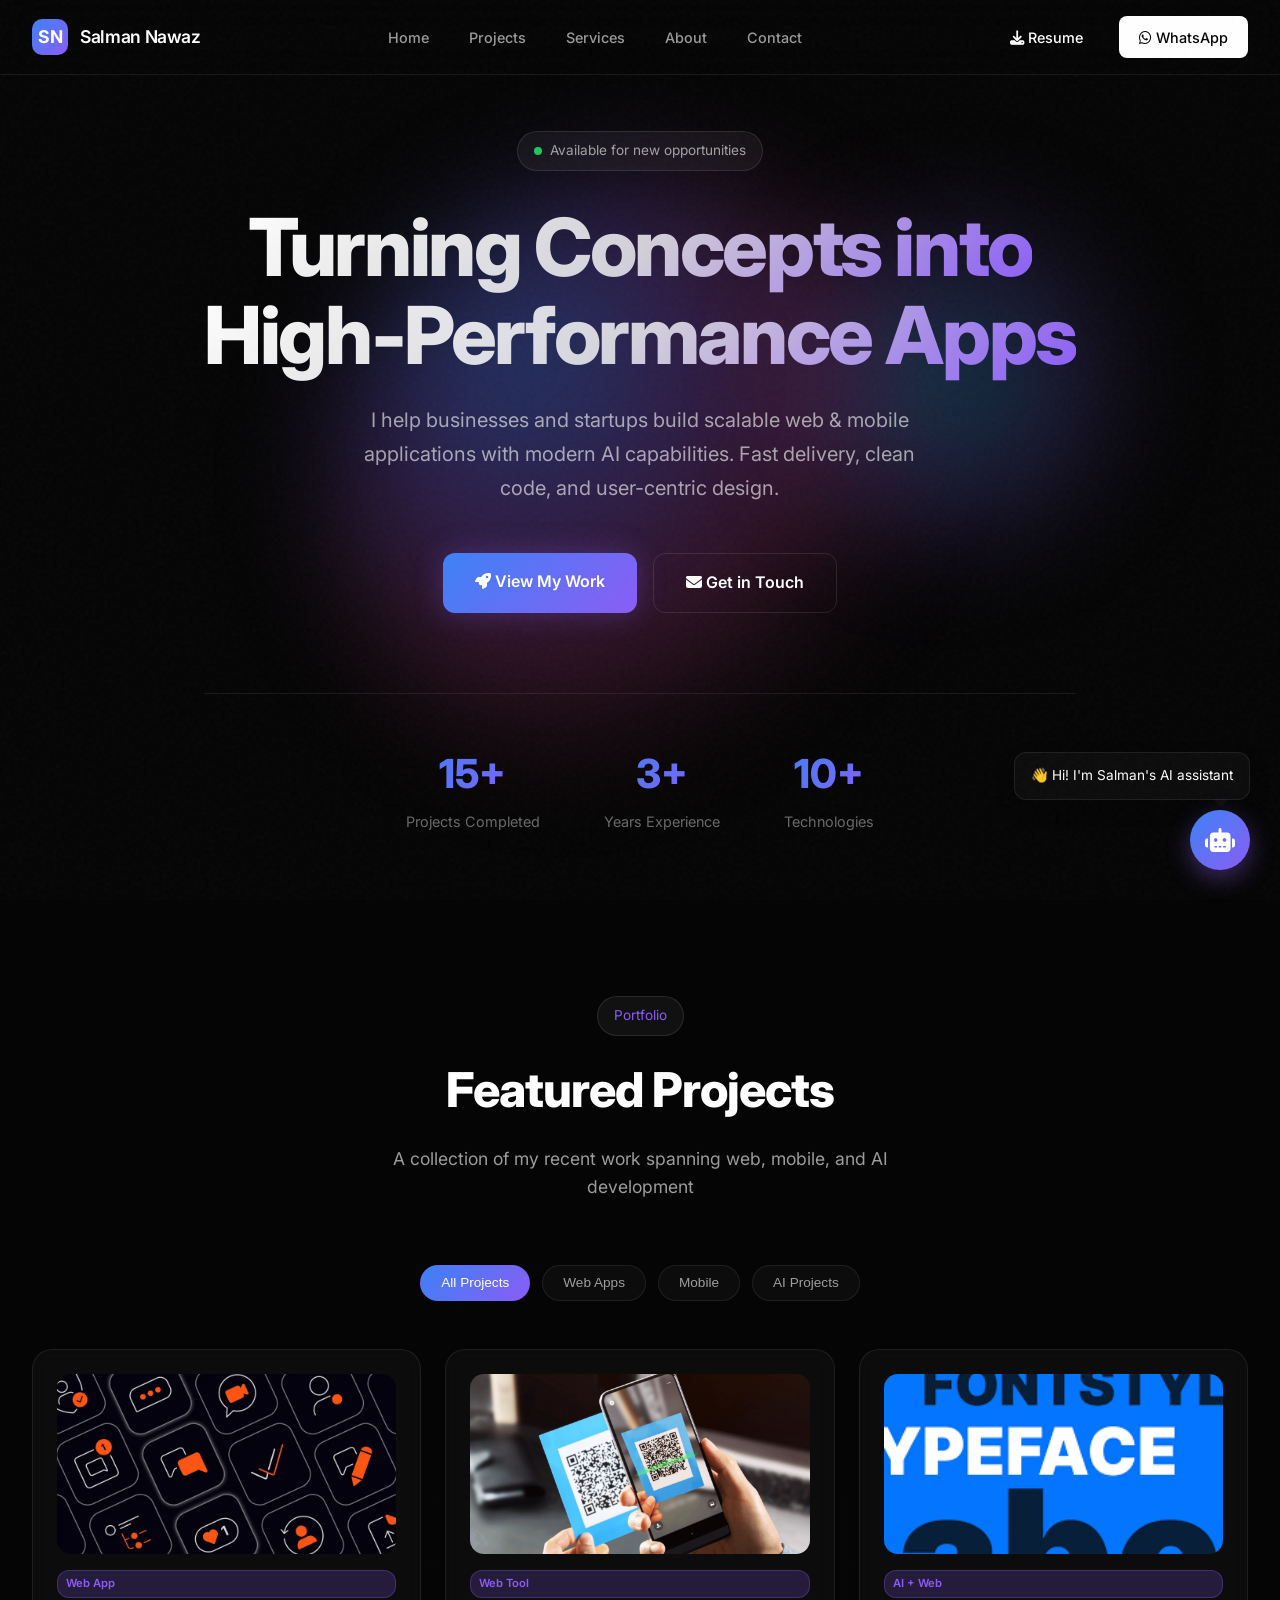
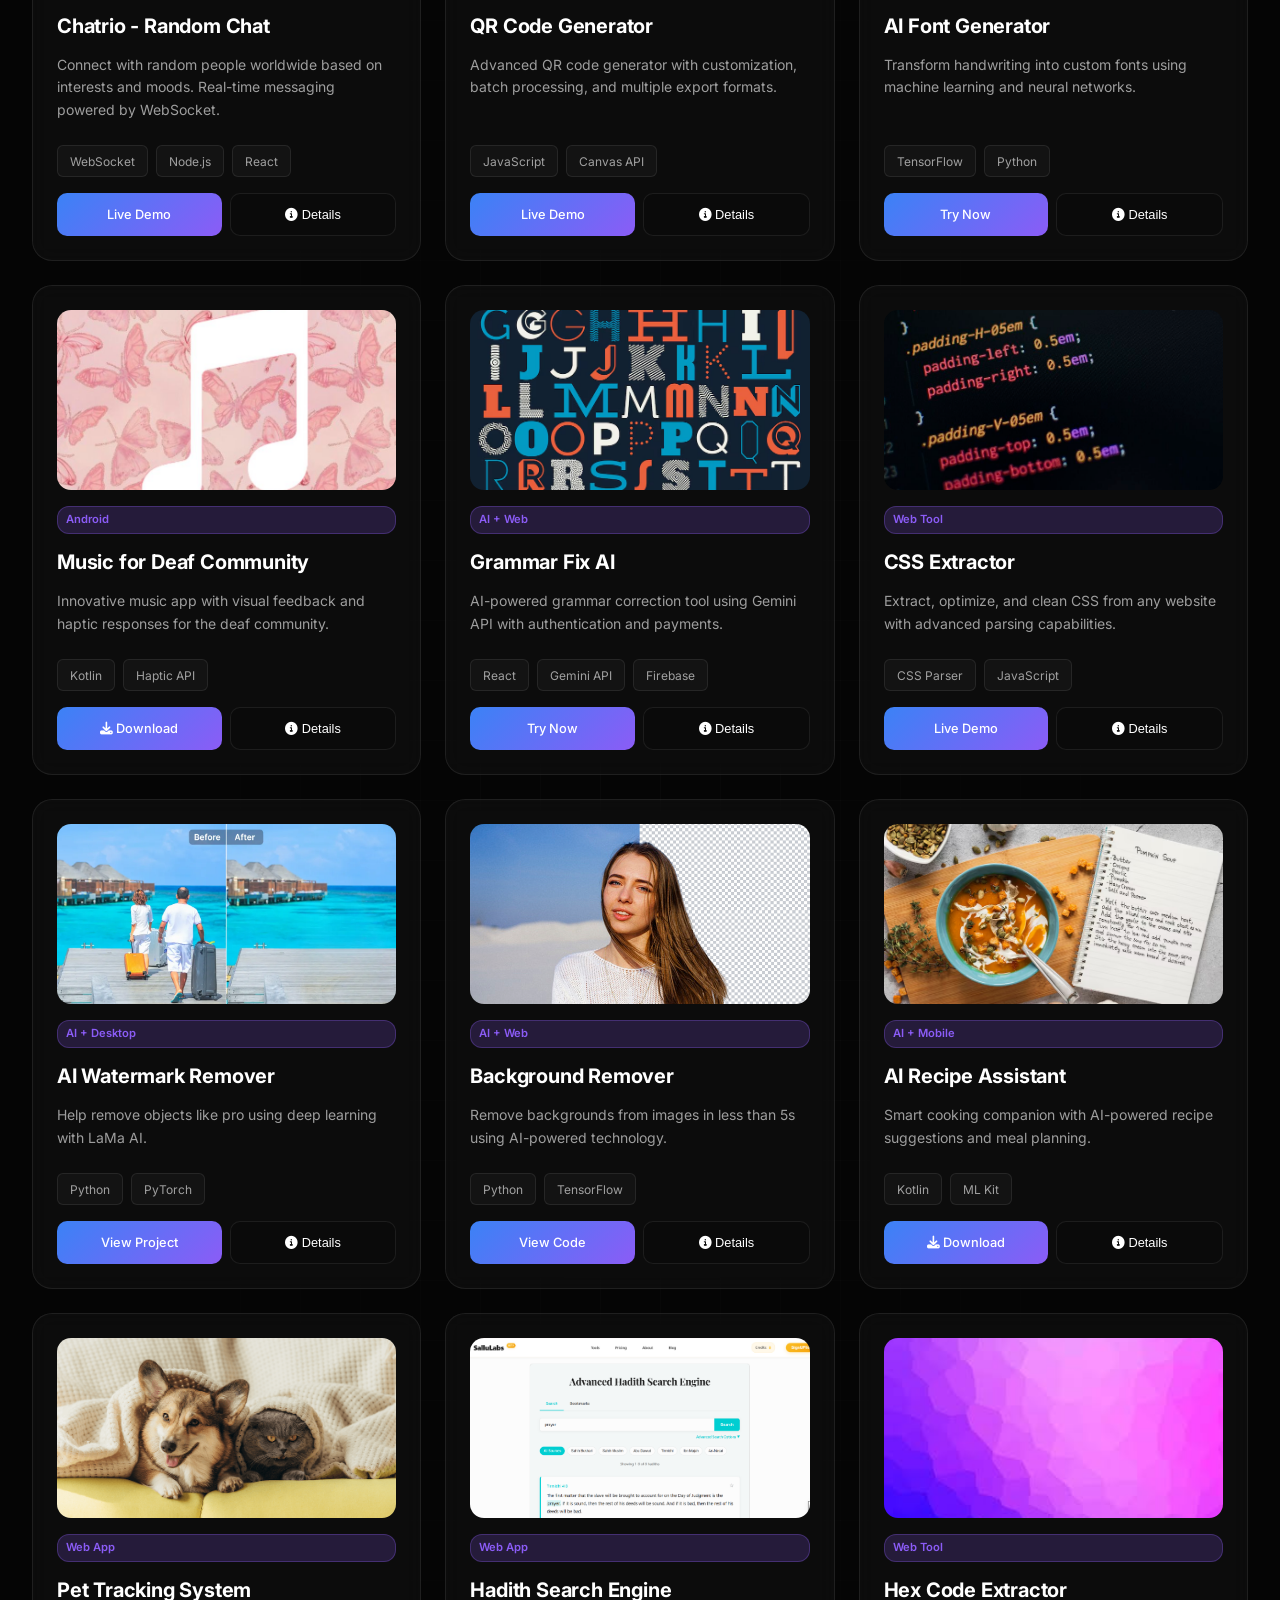
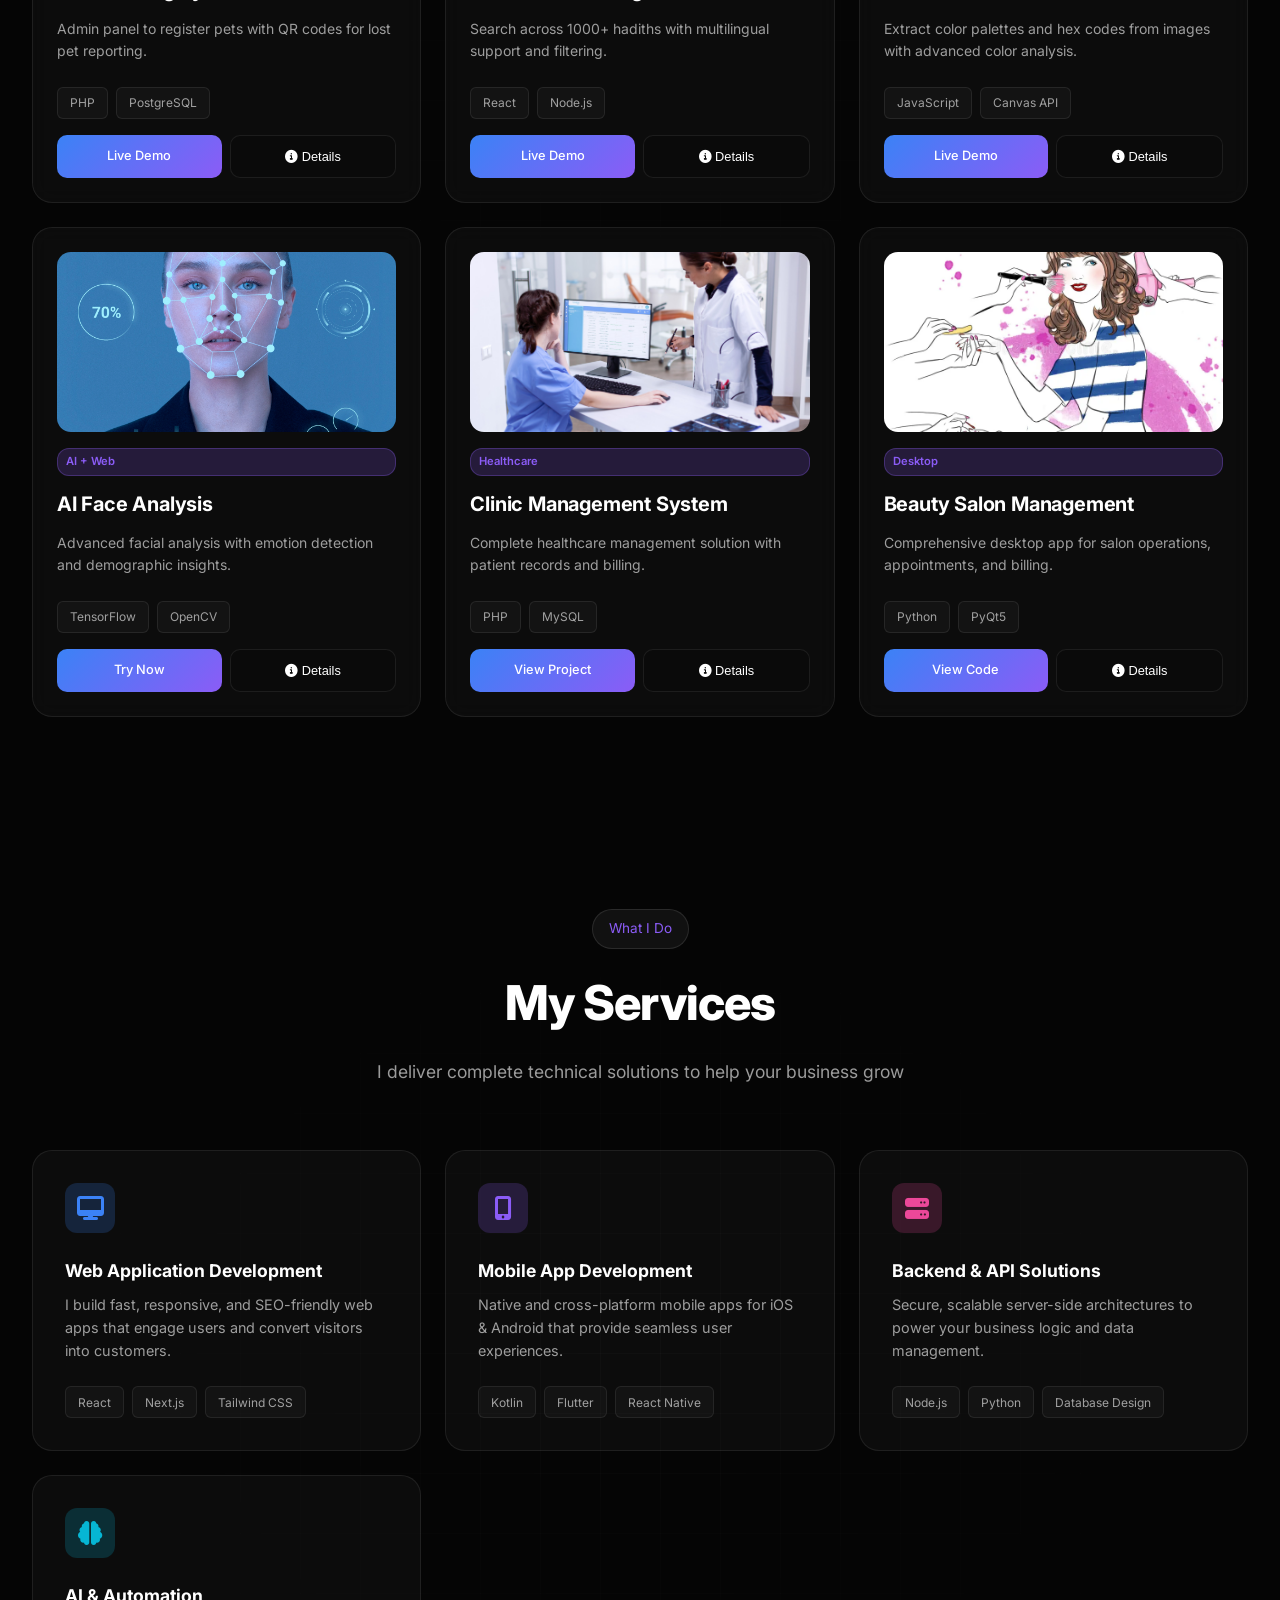
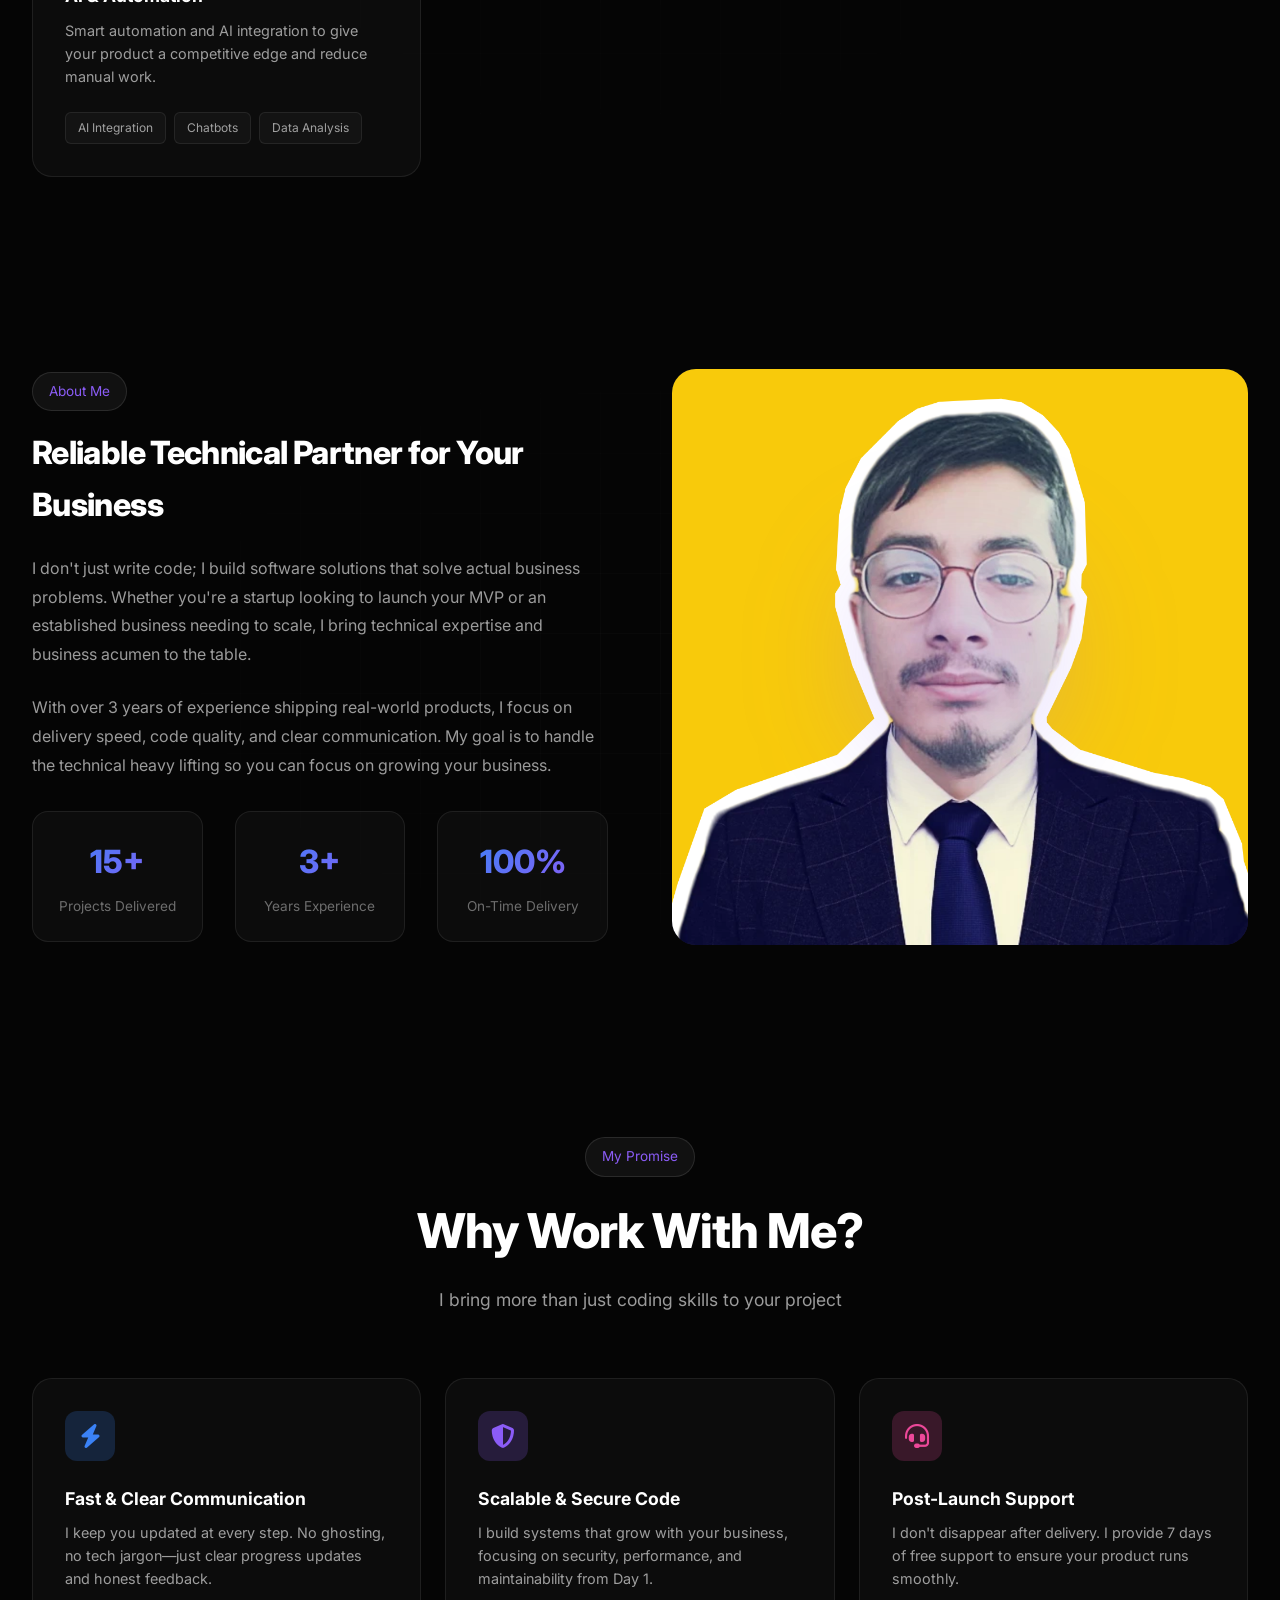
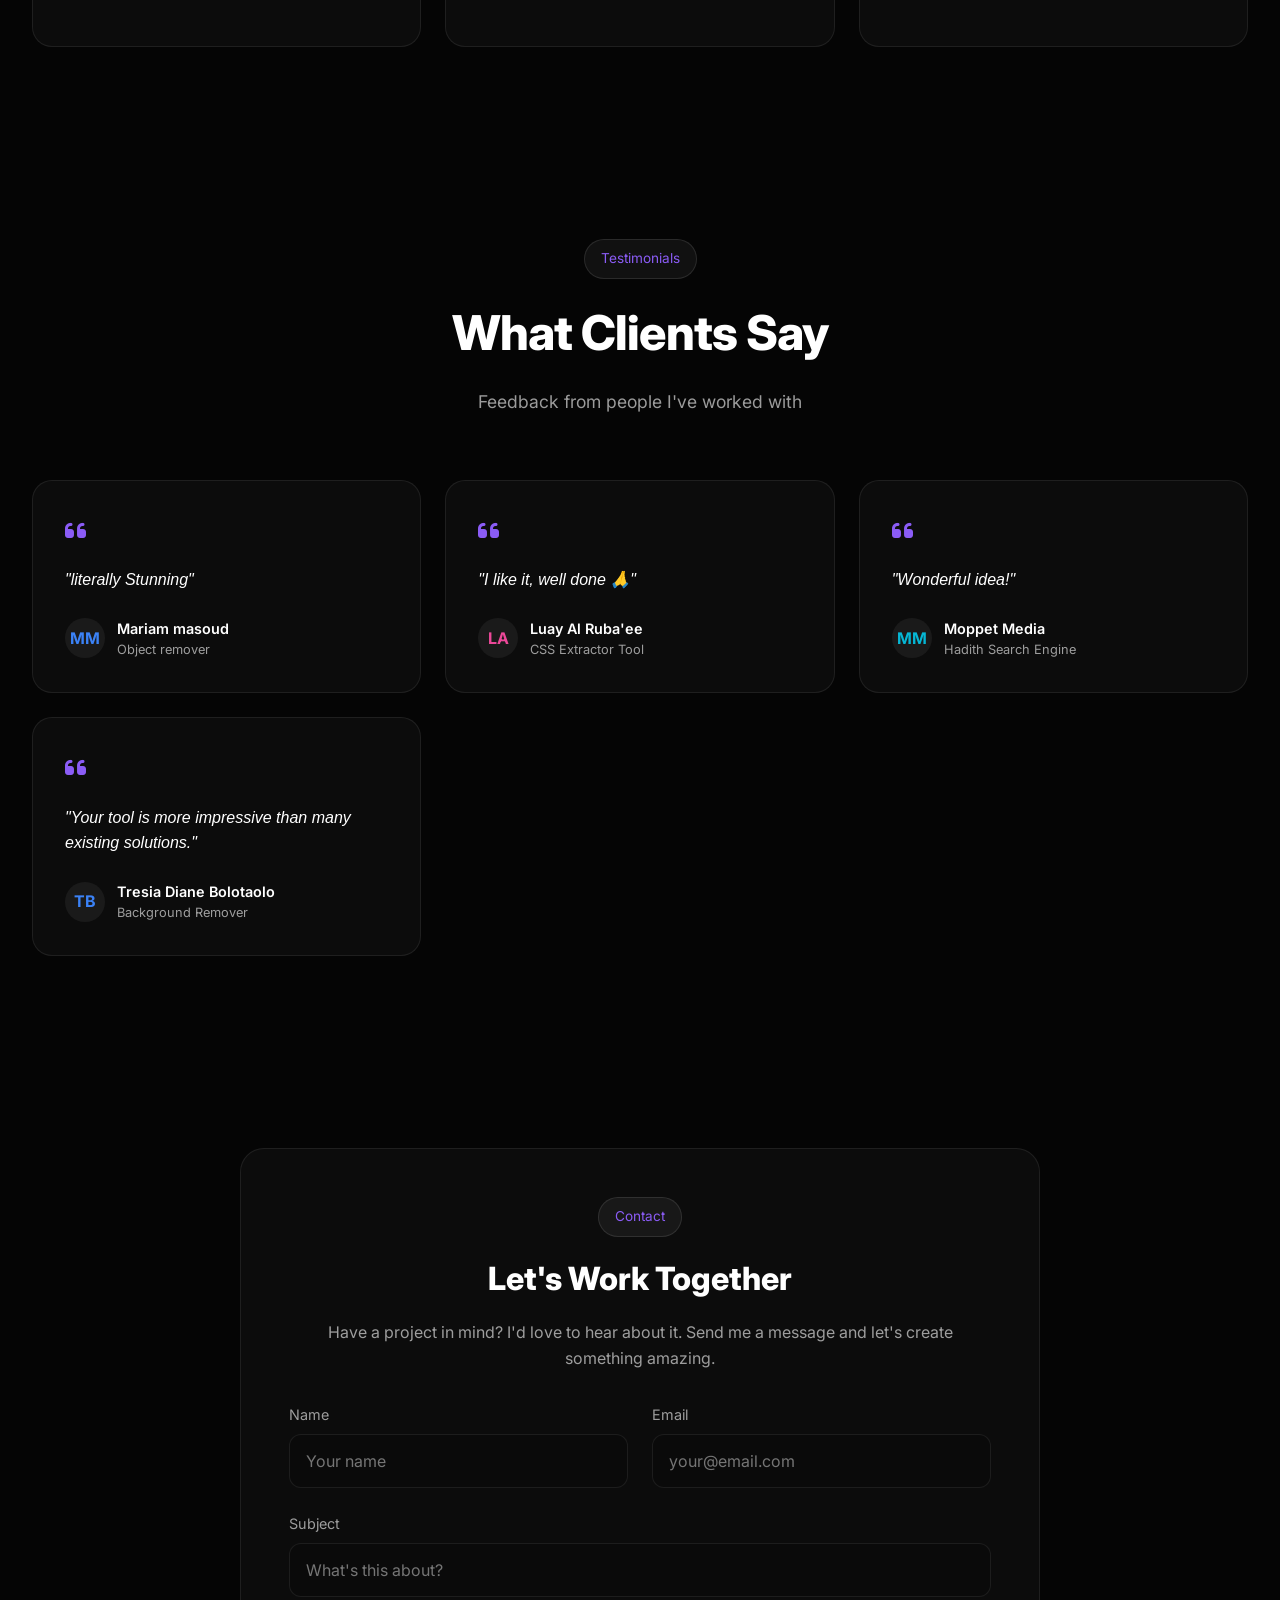
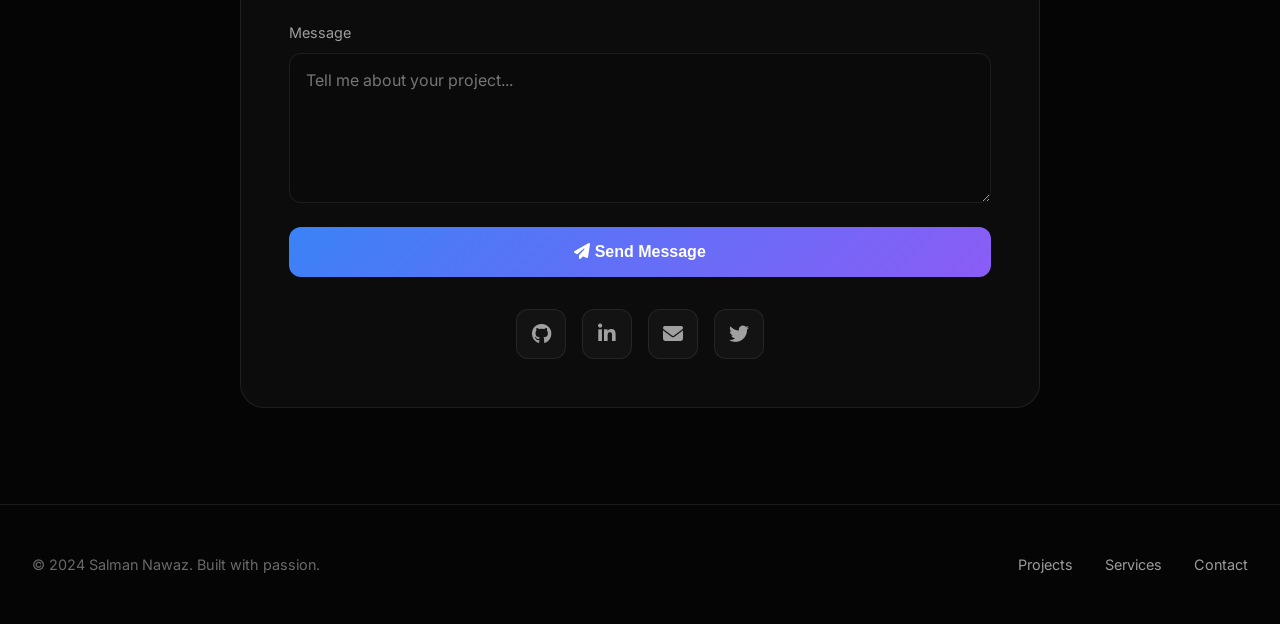
==== commit a28d2a8b: "a" ====
--- a/index.html
+++ b/index.html
@@ -3,1966 +3,2278 @@
 <head>
     <meta charset="UTF-8">
     <meta name="viewport" content="width=device-width, initial-scale=1.0">
-    <title>Salman Nawaz - Modern Portfolio</title>
-    <script src="https://cdn.tailwindcss.com"></script>
-    <script>
-        tailwind.config = {
-            theme: {
-                extend: {
-                    colors: {
-                        primary: '#fbbf24',
-                        secondary: '#f59e0b',
-                        accent: '#d97706',
-                        dark: '#0f172a',
-                        darker: '#020617'
-                    },
-                    animation: {
-                        'float': 'float 6s ease-in-out infinite',
-                        'glow': 'glow 2s ease-in-out infinite alternate',
-                        'slide-up': 'slideUp 0.6s ease-out',
-                        'fade-in': 'fadeIn 0.8s ease-out',
-                        'bounce-slow': 'bounce 3s infinite',
-                        'pulse-slow': 'pulse 4s infinite',
-                        'gradient': 'gradient 15s ease infinite',
-                    },
-                    backgroundImage: {
-                        'mesh-gradient': 'radial-gradient(at 40% 20%, hsla(28,100%,74%,1) 0px, transparent 50%), radial-gradient(at 80% 0%, hsla(189,100%,56%,1) 0px, transparent 50%), radial-gradient(at 0% 50%, hsla(355,100%,93%,1) 0px, transparent 50%), radial-gradient(at 80% 50%, hsla(340,100%,76%,1) 0px, transparent 50%), radial-gradient(at 0% 100%, hsla(22,100%,77%,1) 0px, transparent 50%), radial-gradient(at 80% 100%, hsla(242,100%,70%,1) 0px, transparent 50%), radial-gradient(at 0% 0%, hsla(343,100%,76%,1) 0px, transparent 50%)',
-                    }
-                }
-            }
-        }
+    <title>Salman Nawaz | Full-Stack Developer & AI Engineer | Portfolio</title>
+    
+    <!-- SEO Meta Tags -->
+    <meta name="description" content="Salman Nawaz - Full-Stack Developer specializing in Web Development, Mobile Apps, and AI/ML solutions. View my portfolio of innovative projects including AI-powered tools, React apps, and Android applications.">
+    <meta name="keywords" content="Salman Nawaz, Full Stack Developer, Web Developer, Mobile App Developer, AI Engineer, React Developer, Python Developer, Kotlin, Android Developer, Machine Learning, Portfolio">
+    <meta name="author" content="Salman Nawaz">
+    <meta name="robots" content="index, follow">
+    <link rel="canonical" href="https://salmannawaz.dev">
+    
+    <!-- Open Graph / Facebook -->
+    <meta property="og:type" content="website">
+    <meta property="og:url" content="https://salmannawaz.dev">
+    <meta property="og:title" content="Salman Nawaz | Full-Stack Developer & AI Engineer">
+    <meta property="og:description" content="Full-Stack Developer specializing in Web, Mobile, and AI solutions. Explore my portfolio of innovative projects.">
+    <meta property="og:image" content="https://salmannawaz.dev/assets/images/a.png">
+    <meta property="og:site_name" content="Salman Nawaz Portfolio">
+    
+    <!-- Twitter -->
+    <meta name="twitter:card" content="summary_large_image">
+    <meta name="twitter:url" content="https://salmannawaz.dev">
+    <meta name="twitter:title" content="Salman Nawaz | Full-Stack Developer & AI Engineer">
+    <meta name="twitter:description" content="Full-Stack Developer specializing in Web, Mobile, and AI solutions.">
+    <meta name="twitter:image" content="https://salmannawaz.dev/assets/images/a.png">
+    
+    <!-- Schema.org JSON-LD -->
+    <script type="application/ld+json">
+    {
+        "@context": "https://schema.org",
+        "@type": "Person",
+        "name": "Salman Nawaz",
+        "url": "https://salmannawaz.dev",
+        "jobTitle": "Full-Stack Developer",
+        "description": "Full-Stack Developer specializing in Web Development, Mobile Apps, and AI/ML solutions",
+        "sameAs": [
+            "https://github.com/Johny111ishxb",
+            "https://linkedin.com/in/salmannawaz"
+        ],
+        "knowsAbout": ["Web Development", "Mobile Development", "Artificial Intelligence", "Machine Learning", "React", "Python", "Kotlin"]
+    }
     </script>
+    
+    <!-- Favicon -->
+    <link rel="icon" type="image/png" href="/favicon.png">
+    <meta name="theme-color" content="#050505">
+    
+    <link href="https://fonts.googleapis.com/css2?family=Inter:wght@300;400;500;600;700;800;900&display=swap" rel="stylesheet">
     <link rel="stylesheet" href="https://cdnjs.cloudflare.com/ajax/libs/font-awesome/6.4.0/css/all.min.css">
-    <link href="https://fonts.googleapis.com/css2?family=Inter:wght@300;400;500;600;700;800;900&display=swap" rel="stylesheet">
     <style>
-
-
-/* Ensure proper color inheritance in light mode */
-        body:not(.dark) {
-            background-color: #f8fafc;
-            color: #1e293b;
-        }
-        
-        /* Fix text colors that aren't responding to dark mode toggle */
-        :not(.dark) .text-slate-900 {
-            color: #0f172a;
-        }
-        
-        :not(.dark) .text-slate-600 {
-            color: #475569;
-        }
-        
-        :not(.dark) .text-slate-700 {
-            color: #334155;
-        }
-        
-        :not(.dark) .text-slate-800 {
-            color: #1e293b;
-        }
-        
-        /* Ensure white backgrounds stay white in light mode */
-        :not(.dark) .bg-white {
-            background-color: #ffffff;
-        }
-        
-        :not(.dark) .bg-slate-50 {
-            background-color: #f8fafc;
-        }
-        
-        :not(.dark) .bg-slate-100 {
-            background-color: #f1f5f9;
-        }
-        
-        /* Fix details button in light mode */
-        :not(.dark) .details-btn {
-            background-color: #e2e8f0;
-            color: #1e293b;
-            border: 1px solid #cbd5e1;
-        }
-        
-        :not(.dark) .details-btn:hover {
-            background-color: #cbd5e1;
-            color: #0f172a;
-        }
-        
         * {
-            font-family: 'Inter', sans-serif;
-        }
-        
-        @keyframes float {
-            0%, 100% { transform: translateY(0px); }
-            50% { transform: translateY(-20px); }
-        }
-        
-        @keyframes glow {
-            from { box-shadow: 0 0 20px #fbbf24; }
-            to { box-shadow: 0 0 30px #fbbf24, 0 0 40px #fbbf24; }
-        }
-        
-        @keyframes slideUp {
-            from { transform: translateY(30px); opacity: 0; }
-            to { transform: translateY(0); opacity: 1; }
-        }
-        
-        @keyframes fadeIn {
-            from { opacity: 0; }
-            to { opacity: 1; }
-        }
-        
-        @keyframes gradient {
-            0%, 100% { background-position: 0% 50%; }
-            50% { background-position: 100% 50%; }
-        }
-        
-        .glass {
-            background: rgba(255, 255, 255, 0.9);
-            backdrop-filter: blur(10px);
-            border: 1px solid rgba(203, 213, 225, 0.3);
-            border-radius: 16px;
-        }
-        
-        .dark .glass {
-            background: rgba(15, 23, 42, 0.9) !important;
-            backdrop-filter: blur(20px);
-            border: 1px solid rgba(71, 85, 105, 0.3) !important;
-        }
-        
-        .gradient-text {
-            background: linear-gradient(135deg, #fbbf24, #f59e0b, #d97706);
-            -webkit-background-clip: text;
-            -webkit-text-fill-color: transparent;
-            background-clip: text;
-            animation: gradient 6s ease infinite;
-            background-size: 400% 400%;
-        }
-        
-        .hero-bg {
-            position: relative;
-            overflow: hidden;
-            background: #ffffff;
-        }
-        
-        .dark .hero-bg {
-            background: #020617 !important;
-        }
-       
-        
-
-        
-
-        .hero-bg::before {
+            margin: 0;
+            padding: 0;
+            box-sizing: border-box;
+        }
+
+        :root {
+            --bg-primary: #050505;
+            --bg-secondary: #0a0a0a;
+            --bg-card: rgba(255, 255, 255, 0.03);
+            --bg-card-hover: rgba(255, 255, 255, 0.06);
+            --text-primary: #ffffff;
+            --text-secondary: rgba(255, 255, 255, 0.6);
+            --text-muted: rgba(255, 255, 255, 0.4);
+            --accent-blue: #3b82f6;
+            --accent-purple: #8b5cf6;
+            --accent-pink: #ec4899;
+            --accent-cyan: #06b6d4;
+            --border-color: rgba(255, 255, 255, 0.08);
+            --glass-bg: rgba(255, 255, 255, 0.05);
+            --glass-border: rgba(255, 255, 255, 0.1);
+        }
+
+        html {
+            scroll-behavior: smooth;
+        }
+
+        body {
+            font-family: 'Inter', -apple-system, BlinkMacSystemFont, sans-serif;
+            background-color: var(--bg-primary);
+            color: var(--text-primary);
+            line-height: 1.6;
+            overflow-x: hidden;
+        }
+
+        /* Noise/Grain Overlay */
+        body::before {
             content: '';
-            position: absolute;
-            top: -50%;
-            left: -50%;
-            width: 200%;
-            height: 200%;
-            background: radial-gradient(circle at 30% 50%, rgba(251, 191, 36, 0.08) 0%, transparent 50%),
-                        radial-gradient(circle at 70% 50%, rgba(245, 158, 11, 0.08) 0%, transparent 50%);
-            animation: float 20s ease-in-out infinite;
-        }
-        
-        .dark .hero-bg::before {
-            background: radial-gradient(circle at 30% 50%, rgba(251, 191, 36, 0.03) 0%, transparent 50%),
-                        radial-gradient(circle at 70% 50%, rgba(245, 158, 11, 0.03) 0%, transparent 50%);
-        }
-        
-        .card-hover {
-            transition: all 0.4s cubic-bezier(0.175, 0.885, 0.32, 1.275);
-            position: relative;
-            z-index: 1;
-            border-radius: 24px !important;
-            overflow: hidden;
-        }
-        
-        .card-hover:hover {
-            transform: translateY(-10px) scale(1.02);
-            box-shadow: 0 25px 50px rgba(251, 191, 36, 0.2);
-            z-index: 10;
-        }
-        
-        .dark .card-hover:hover {
-            box-shadow: 0 25px 50px rgba(251, 191, 36, 0.3);
-        }
-        
-        .tech-icon {
-            transition: all 0.3s ease;
-        }
-        
-        .tech-icon:hover {
-            transform: translateY(-5px) rotate(5deg);
-            filter: brightness(1.2);
-        }
-        
-        .nav-blur {
-            backdrop-filter: blur(20px);
-            background: rgba(255, 255, 255, 0.98);
-            border-bottom: 1px solid rgba(251, 191, 36, 0.1);
-        }
-        
-        .dark .nav-blur {
-            background: rgba(2, 6, 23, 0.98);
-            backdrop-filter: blur(20px);
-            border-bottom: 1px solid rgba(251, 191, 36, 0.1);
-            box-shadow: 0 4px 6px -1px rgba(0, 0, 0, 0.4);
-        }
-        
-        /* Theme toggle button styling */
-        .theme-toggle {
-            width: 44px;
-            height: 44px;
-            border-radius: 50%;
-            display: flex;
-            align-items: center;
-            justify-content: center;
-            background: rgba(255, 255, 255, 0.9);
-            backdrop-filter: blur(10px);
-            border: 2px solid rgba(251, 191, 36, 0.2);
-            transition: all 0.3s cubic-bezier(0.4, 0, 0.2, 1);
-            cursor: pointer;
-            box-shadow: 0 4px 12px rgba(0, 0, 0, 0.1);
-        }
-        
-        .theme-toggle:hover {
-            transform: scale(1.1);
-            box-shadow: 0 8px 20px rgba(0, 0, 0, 0.15);
-            border-color: rgba(251, 191, 36, 0.4);
-        }
-        
-        .dark .theme-toggle {
-            background: rgba(2, 6, 23, 0.95);
-            border-color: rgba(251, 191, 36, 0.4);
-            box-shadow: 0 4px 12px rgba(251, 191, 36, 0.2);
-        }
-        
-        .dark .theme-toggle:hover {
-            border-color: rgba(251, 191, 36, 0.6);
-            box-shadow: 0 8px 20px rgba(251, 191, 36, 0.3);
-        }
-        
-        .theme-toggle i {
-            font-size: 18px;
-            transition: all 0.3s ease;
-        }
-        
-        .theme-toggle:hover i {
-            transform: rotate(15deg);
-        }
-        
-        /* Mobile menu improvements */
-        .mobile-menu {
-            background: rgba(255, 255, 255, 0.98);
-            backdrop-filter: blur(20px);
-            border: none;
-            box-shadow: 0 10px 30px rgba(0, 0, 0, 0.1);
-            border-radius: 0 0 20px 20px;
-            box-shadow: 0 10px 25px rgba(0, 0, 0, 0.1);
-            margin-top: 1px;
-        }
-        
-        .dark .mobile-menu {
-            background: rgba(2, 6, 23, 0.98);
-            backdrop-filter: blur(20px);
-            box-shadow: 0 10px 25px rgba(0, 0, 0, 0.5);
-            border-bottom: 1px solid rgba(251, 191, 36, 0.1);
-        }
-        
-        .mobile-menu-item {
-            display: block;
-            padding: 16px 24px;
-            margin: 0;
-            color: #475569;
-            font-weight: 500;
-            font-size: 16px;
-            text-decoration: none;
-            border-bottom: 1px solid rgba(203, 213, 225, 0.3);
-            transition: all 0.3s ease;
-            position: relative;
-        }
-        
-        .mobile-menu-item:last-child {
-            border-bottom: none;
-        }
-        
-        .mobile-menu-item:hover {
-            background: rgba(251, 191, 36, 0.1);
-            color: #fbbf24;
-            padding-left: 32px;
-        }
-        
-        .dark .mobile-menu-item {
-            color: #e2e8f0;
-            border-bottom-color: rgba(71, 85, 105, 0.2);
-        }
-        
-        .dark .mobile-menu-item:hover {
-            background: rgba(251, 191, 36, 0.15);
-            color: #fbbf24;
-        }
-        
-        .mobile-menu-cta {
-            margin: 16px 24px 24px 24px;
-            padding: 14px 24px;
-            background: linear-gradient(135deg, #fbbf24, #f59e0b);
-            color: white;
-            text-decoration: none;
-            border-radius: 12px;
-            font-weight: 600;
-            text-align: center;
-            transition: all 0.3s ease;
-            box-shadow: 0 4px 12px rgba(251, 191, 36, 0.3);
-            display: block;
-            position: relative;
-            z-index: 10;
-        }
-        
-        .mobile-menu-cta:hover {
-            transform: translateY(-2px);
-            box-shadow: 0 8px 20px rgba(251, 191, 36, 0.4);
-        }
-        
-        .typing-animation {
-            border-right: 3px solid #fbbf24;
-            animation: blink 1s infinite;
-        }
-        
-        @keyframes blink {
-            0%, 50% { border-color: transparent; }
-            51%, 100% { border-color: #fbbf24; }
-        }
-        
-        .parallax-element {
-            transition: transform 0.1s ease-out;
-        }
-        
-        .skill-bar {
-            position: relative;
-            background: rgba(255, 255, 255, 0.1);
-            border-radius: 10px;
-            overflow: hidden;
-        }
-        
-        .skill-progress {
-            height: 8px;
-            background: linear-gradient(90deg, #fbbf24, #f59e0b);
-            border-radius: 10px;
-            transition: width 2s ease;
-            position: relative;
-        }
-        
-        .skill-progress::after {
-            content: '';
-            position: absolute;
-            top: 0;
-            left: 0;
-            bottom: 0;
-            right: 0;
-            background: linear-gradient(90deg, transparent, rgba(255,255,255,0.4), transparent);
-            animation: shimmer 2s infinite;
-        }
-        
-        @keyframes shimmer {
-            0% { transform: translateX(-100%); }
-            100% { transform: translateX(100%); }
-        }
-        
-        .contact-form {
-            position: relative;
-            z-index: 1;
-        }
-        
-        .contact-form::before {
-            content: '';
-            position: absolute;
-            inset: 0;
-            padding: 2px;
-            background: linear-gradient(45deg, #fbbf24, #f59e0b, #d97706);
-            border-radius: 16px;
-            mask: linear-gradient(#fff 0 0) content-box, linear-gradient(#fff 0 0);
-            mask-composite: exclude;
-            -webkit-mask: linear-gradient(#fff 0 0) content-box, linear-gradient(#fff 0 0);
-            -webkit-mask-composite: exclude;
-            z-index: -1;
-        }
-        
-
-        .icon-about{
-
-            background-color: #f59e0b;
-        }
-        .floating-elements {
-            position: absolute;
-            width: 100%;
-            height: 100%;
-            overflow: hidden;
-            pointer-events: none;
-        }
-        
-        .floating-elements::before,
-        .floating-elements::after {
-            content: '';
-            position: absolute;
-            width: 200px;
-            height: 200px;
-            background: linear-gradient(45deg, rgba(251, 191, 36, 0.1), rgba(245, 158, 11, 0.1));
-            border-radius: 50%;
-            animation: float 15s ease-in-out infinite;
-        }
-        
-        .floating-elements::before {
-            top: 10%;
-            left: 10%;
-            animation-delay: 0s;
-        }
-        
-        .floating-elements::after {
-            bottom: 10%;
-            right: 10%;
-            animation-delay: 7s;
-        }
-        
-        .tech-tag {
-            background: linear-gradient(135deg, #f1f5f9 0%, #e2e8f0 100%);
-            color: #475569;
-            padding: 0.375rem 0.875rem;
-            border-radius: 9999px;
-            font-size: 0.875rem;
-            font-weight: 600;
-            border: 1px solid rgba(71, 85, 105, 0.1);
-            transition: all 0.3s ease;
-        }
-        
-        .tech-tag:hover {
-            transform: translateY(-2px);
-            box-shadow: 0 4px 8px rgba(0, 0, 0, 0.1);
-        }
-        
-        .dark .tech-tag {
-            background: linear-gradient(135deg, #334155 0%, #475569 100%);
-            color: #e2e8f0;
-            border-color: rgba(251, 191, 36, 0.2);
-        }
-        
-        .dark .tech-tag:hover {
-            box-shadow: 0 4px 8px rgba(251, 191, 36, 0.2);
-            border-color: rgba(251, 191, 36, 0.4);
-        }
-        
-        .filter-btn.active {
-            background: #fbbf24 !important;
-            color: white !important;
-            box-shadow: 0 10px 15px -3px rgba(0, 0, 0, 0.1), 0 4px 6px -2px rgba(0, 0, 0, 0.05);
-        }
-        
-        .project-card {
-            opacity: 1;
-            transform: translateY(0);
-            position: relative;
-            z-index: 1;
-            display: block;
-        }
-        
-        .project-card.animate-in {
-            opacity: 0;
-            transform: translateY(30px);
-            animation: slideUp 0.6s ease-out forwards;
-        }
-        
-        .project-card.animate-in:nth-child(1) { animation-delay: 0.1s; }
-        .project-card.animate-in:nth-child(2) { animation-delay: 0.2s; }
-        .project-card.animate-in:nth-child(3) { animation-delay: 0.3s; }
-        .project-card.animate-in:nth-child(4) { animation-delay: 0.4s; }
-        .project-card.animate-in:nth-child(5) { animation-delay: 0.5s; }
-        .project-card.animate-in:nth-child(6) { animation-delay: 0.6s; }
-        
-        /* Light theme specific fixes */
-        body.light-theme, body:not(.dark) {
-            background-color: #f8fafc !important;
-            color: #1e293b !important;
-        }
-        
-        body.light-theme .text-slate-900,
-        body:not(.dark) .text-slate-900 {
-            color: #0f172a !important;
-        }
-        
-        body.light-theme .text-slate-600,
-        body:not(.dark) .text-slate-600 {
-            color: #475569 !important;
-        }
-        
-        body.light-theme .text-slate-700,
-        body:not(.dark) .text-slate-700 {
-            color: #334155 !important;
-        }
-        
-        body.light-theme .bg-white,
-        body:not(.dark) .bg-white {
-            background-color: #ffffff !important;
-        }
-        
-        body.light-theme .bg-slate-50,
-        body:not(.dark) .bg-slate-50 {
-            background-color: #f8fafc !important;
-        }
-        
-        body.light-theme .bg-slate-100,
-        body:not(.dark) .bg-slate-100 {
-            background-color: #f1f5f9 !important;
-        }
-        
-        /* Light mode details button fix */
-        body.light-theme .details-btn,
-        body:not(.dark) .details-btn {
-            background-color: #e2e8f0 !important;
-            color: #1e293b !important;
-            border: 1px solid #cbd5e1 !important;
-        }
-        
-        body.light-theme .details-btn:hover,
-        body:not(.dark) .details-btn:hover {
-            background-color: #cbd5e1 !important;
-            color: #0f172a !important;
-        }
-        
-        /* Project grid container fixes */
-        .screenshot-container {
-            display: flex;
-            justify-content: center;
-            margin: 1.5rem 0;
-        }
-        
-        .screenshot-item {
-            position: relative;
-            width: 100%;
-            max-width: 500px;
-            overflow: hidden;
-            border-radius: 16px;
-            background: #f1f5f9;
-            box-shadow: 0 4px 6px -1px rgba(0, 0, 0, 0.1);
-        }
-        
-        .dark .screenshot-item {
-            background: #334155;
-            box-shadow: 0 4px 6px -1px rgba(0, 0, 0, 0.3);
-        }
-        
-        .screenshot-item img {
-            width: 100%;
-            height: auto;
-            display: block;
-            object-fit: contain;
-            transition: transform 0.3s ease;
-            max-height: 600px;
-        }
-        
-        .screenshot-item:hover img {
-            transform: scale(1.05);
-        }
-        
-        /* Ensure all project cards stay within bounds */
-        .project-card {
-            width: 100%;
-            max-width: 100%;
-            height: auto;
-            margin-bottom: 0;
-        }
-        
-        /* Fix footer z-index */
-        footer {
-            position: relative;
-            z-index: 20;
-        }
-        
-        /* Project Details Modal */
-        .modal {
             position: fixed;
             top: 0;
             left: 0;
             width: 100%;
             height: 100%;
-            background: rgba(0, 0, 0, 0.8);
-            backdrop-filter: blur(5px);
+            pointer-events: none;
+            z-index: 9999;
+            opacity: 0.03;
+            background-image: url("data:image/svg+xml,%3Csvg viewBox='0 0 256 256' xmlns='http://www.w3.org/2000/svg'%3E%3Cfilter id='noise'%3E%3CfeTurbulence type='fractalNoise' baseFrequency='0.9' numOctaves='4' stitchTiles='stitch'/%3E%3C/filter%3E%3Crect width='100%25' height='100%25' filter='url(%23noise)'/%3E%3C/svg%3E");
+        }
+
+        /* Grid Background for sections after hero */
+        .grid-bg {
+            position: relative;
+        }
+
+        .grid-bg::before {
+            content: '';
+            position: absolute;
+            top: 0;
+            left: 0;
+            right: 0;
+            bottom: 0;
+            background-image: 
+                linear-gradient(rgba(255, 255, 255, 0.02) 1px, transparent 1px),
+                linear-gradient(90deg, rgba(255, 255, 255, 0.02) 1px, transparent 1px);
+            background-size: 60px 60px;
+            pointer-events: none;
+            z-index: 0;
+            mask-image: radial-gradient(ellipse at center, black 0%, transparent 70%);
+            -webkit-mask-image: radial-gradient(ellipse at center, black 0%, transparent 70%);
+        }
+
+        .grid-bg > * {
+            position: relative;
+            z-index: 1;
+        }
+
+        /* Custom Scrollbar */
+        ::-webkit-scrollbar {
+            width: 8px;
+        }
+
+        ::-webkit-scrollbar-track {
+            background: var(--bg-primary);
+        }
+
+        ::-webkit-scrollbar-thumb {
+            background: rgba(139, 92, 246, 0.5);
+            border-radius: 4px;
+        }
+
+        ::-webkit-scrollbar-thumb:hover {
+            background: rgba(139, 92, 246, 0.7);
+        }
+
+        /* Navigation */
+        nav {
+            position: fixed;
+            top: 0;
+            left: 0;
+            right: 0;
+            z-index: 1000;
+            padding: 1rem 2rem;
+            background: rgba(5, 5, 5, 0.8);
+            backdrop-filter: blur(20px);
+            border-bottom: 1px solid var(--border-color);
+        }
+
+        .nav-container {
+            max-width: 1400px;
+            margin: 0 auto;
+            display: flex;
+            justify-content: space-between;
+            align-items: center;
+        }
+
+        .nav-logo {
+            display: flex;
+            align-items: center;
+            gap: 0.75rem;
+            text-decoration: none;
+            color: var(--text-primary);
+        }
+
+        .logo-icon {
+            width: 36px;
+            height: 36px;
+            background: linear-gradient(135deg, var(--accent-blue), var(--accent-purple));
+            border-radius: 10px;
+            display: flex;
+            align-items: center;
+            justify-content: center;
+            font-weight: 700;
+            font-size: 1.1rem;
+        }
+
+        .logo-text {
+            font-weight: 600;
+            font-size: 1.1rem;
+            letter-spacing: -0.02em;
+        }
+
+        .nav-links {
+            display: flex;
+            align-items: center;
+            gap: 2.5rem;
+        }
+
+        .nav-links a {
+            color: var(--text-secondary);
+            text-decoration: none;
+            font-size: 0.9rem;
+            font-weight: 500;
+            transition: color 0.3s ease;
+        }
+
+        .nav-links a:hover {
+            color: var(--text-primary);
+        }
+
+        .nav-cta {
+            display: flex;
+            align-items: center;
+            gap: 1rem;
+        }
+
+        .btn-secondary {
+            padding: 0.6rem 1.25rem;
+            border-radius: 8px;
+            font-size: 0.9rem;
+            font-weight: 500;
+            text-decoration: none;
+            color: var(--text-primary);
+            transition: all 0.3s ease;
+        }
+
+        .btn-secondary:hover {
+            background: var(--bg-card-hover);
+        }
+
+        .btn-primary {
+            padding: 0.6rem 1.25rem;
+            border-radius: 8px;
+            font-size: 0.9rem;
+            font-weight: 500;
+            text-decoration: none;
+            background: var(--text-primary);
+            color: var(--bg-primary);
+            transition: all 0.3s ease;
+        }
+
+        .btn-primary:hover {
+            transform: translateY(-2px);
+            box-shadow: 0 10px 30px rgba(255, 255, 255, 0.1);
+        }
+
+        .mobile-menu-btn {
             display: none;
+            background: none;
+            border: none;
+            color: var(--text-primary);
+            font-size: 1.5rem;
+            cursor: pointer;
+        }
+
+        /* Hero Section */
+        .hero {
+            min-height: 100vh;
+            display: flex;
+            align-items: center;
             justify-content: center;
+            position: relative;
+            padding: 8rem 2rem 4rem;
+            overflow: hidden;
+        }
+
+        /* Gradient Orb */
+        .gradient-orb {
+            position: absolute;
+            width: 600px;
+            height: 600px;
+            border-radius: 50%;
+            background: radial-gradient(circle at 30% 30%, 
+                rgba(59, 130, 246, 0.4) 0%, 
+                rgba(139, 92, 246, 0.3) 25%, 
+                rgba(236, 72, 153, 0.2) 50%, 
+                transparent 70%);
+            filter: blur(60px);
+            animation: orbFloat 8s ease-in-out infinite;
+            pointer-events: none;
+        }
+
+        .gradient-orb-2 {
+            position: absolute;
+            width: 400px;
+            height: 400px;
+            border-radius: 50%;
+            background: radial-gradient(circle, 
+                rgba(6, 182, 212, 0.3) 0%, 
+                rgba(139, 92, 246, 0.2) 40%, 
+                transparent 70%);
+            filter: blur(50px);
+            animation: orbFloat2 10s ease-in-out infinite;
+            top: 20%;
+            right: 10%;
+            pointer-events: none;
+        }
+
+        @keyframes orbFloat {
+            0%, 100% { transform: translate(0, 0) scale(1); }
+            25% { transform: translate(30px, -30px) scale(1.05); }
+            50% { transform: translate(-20px, 20px) scale(0.95); }
+            75% { transform: translate(-30px, -20px) scale(1.02); }
+        }
+
+        @keyframes orbFloat2 {
+            0%, 100% { transform: translate(0, 0) scale(1); }
+            33% { transform: translate(-40px, 30px) scale(1.1); }
+            66% { transform: translate(30px, -40px) scale(0.9); }
+        }
+
+        .hero-content {
+            text-align: center;
+            max-width: 900px;
+            position: relative;
+            z-index: 10;
+        }
+
+        .hero-badge {
+            display: inline-flex;
             align-items: center;
-            z-index: 1000;
-            padding: 1rem;
-        }
-        
-        .modal.show {
-            display: flex;
-        }
-        
+            gap: 0.5rem;
+            padding: 0.5rem 1rem;
+            background: var(--glass-bg);
+            border: 1px solid var(--glass-border);
+            border-radius: 100px;
+            font-size: 0.85rem;
+            color: var(--text-secondary);
+            margin-bottom: 2rem;
+            backdrop-filter: blur(10px);
+        }
+
+        .hero-badge-dot {
+            width: 8px;
+            height: 8px;
+            background: #22c55e;
+            border-radius: 50%;
+            animation: pulse 2s infinite;
+        }
+
+        @keyframes pulse {
+            0%, 100% { opacity: 1; }
+            50% { opacity: 0.5; }
+        }
+
+        .hero-title {
+            font-size: clamp(2.5rem, 8vw, 5rem);
+            font-weight: 800;
+            line-height: 1.1;
+            letter-spacing: -0.03em;
+            margin-bottom: 1.5rem;
+        }
+
+        .hero-title-gradient {
+            background: linear-gradient(135deg, #fff 0%, rgba(255,255,255,0.8) 50%, var(--accent-purple) 100%);
+            -webkit-background-clip: text;
+            -webkit-text-fill-color: transparent;
+            background-clip: text;
+            color: transparent;
+        }
+
+        .hero-subtitle {
+            font-size: 1.25rem;
+            color: var(--text-secondary);
+            max-width: 600px;
+            margin: 0 auto 3rem;
+            line-height: 1.7;
+        }
+
+        .hero-buttons {
+            display: flex;
+            gap: 1rem;
+            justify-content: center;
+            flex-wrap: wrap;
+        }
+
+        .btn-glow {
+            padding: 1rem 2rem;
+            border-radius: 12px;
+            font-size: 1rem;
+            font-weight: 600;
+            text-decoration: none;
+            background: linear-gradient(135deg, var(--accent-blue), var(--accent-purple));
+            color: white;
+            transition: all 0.3s ease;
+            box-shadow: 0 0 30px rgba(139, 92, 246, 0.3);
+        }
+
+        .btn-glow:hover {
+            transform: translateY(-3px);
+            box-shadow: 0 0 50px rgba(139, 92, 246, 0.5);
+        }
+
+        .btn-outline {
+            padding: 1rem 2rem;
+            border-radius: 12px;
+            font-size: 1rem;
+            font-weight: 600;
+            text-decoration: none;
+            background: transparent;
+            color: var(--text-primary);
+            border: 1px solid var(--glass-border);
+            transition: all 0.3s ease;
+        }
+
+        .btn-outline:hover {
+            background: var(--bg-card-hover);
+            border-color: var(--text-secondary);
+        }
+
+        /* Stats Bar */
+        .stats-bar {
+            display: flex;
+            justify-content: center;
+            gap: 4rem;
+            margin-top: 5rem;
+            padding-top: 3rem;
+            border-top: 1px solid var(--border-color);
+        }
+
+        .stat-item {
+            text-align: center;
+        }
+
+        .stat-number {
+            font-size: 2.5rem;
+            font-weight: 800;
+            background: linear-gradient(135deg, var(--accent-blue), var(--accent-purple));
+            -webkit-background-clip: text;
+            -webkit-text-fill-color: transparent;
+            background-clip: text;
+            color: transparent;
+        }
+
+        .stat-label {
+            font-size: 0.9rem;
+            color: var(--text-muted);
+            margin-top: 0.25rem;
+        }
+
+        /* Section Styles */
+        section {
+            padding: 6rem 2rem;
+            max-width: 1400px;
+            margin: 0 auto;
+        }
+
+        .section-header {
+            text-align: center;
+            margin-bottom: 4rem;
+        }
+
+        .section-badge {
+            display: inline-block;
+            padding: 0.5rem 1rem;
+            background: var(--glass-bg);
+            border: 1px solid var(--glass-border);
+            border-radius: 100px;
+            font-size: 0.85rem;
+            color: var(--accent-purple);
+            margin-bottom: 1rem;
+        }
+
+        .section-title {
+            font-size: clamp(2rem, 5vw, 3rem);
+            font-weight: 800;
+            letter-spacing: -0.02em;
+            margin-bottom: 1rem;
+        }
+
+        .section-subtitle {
+            font-size: 1.1rem;
+            color: var(--text-secondary);
+            max-width: 600px;
+            margin: 0 auto;
+        }
+
+        /* Projects Grid - Uniform Cards */
+        .projects-grid {
+            display: grid;
+            grid-template-columns: repeat(3, 1fr);
+            gap: 1.5rem;
+        }
+
+        .project-card {
+            background: var(--bg-card);
+            border: 1px solid var(--border-color);
+            border-radius: 20px;
+            padding: 1.5rem;
+            display: flex;
+            flex-direction: column;
+            height: 100%;
+            min-height: 420px;
+            transition: all 0.4s cubic-bezier(0.4, 0, 0.2, 1);
+            backdrop-filter: blur(10px);
+        }
+
+        .project-card:hover {
+            background: var(--bg-card-hover);
+            border-color: rgba(139, 92, 246, 0.3);
+            transform: translateY(-8px);
+            box-shadow: 0 20px 40px rgba(139, 92, 246, 0.15);
+        }
+
+        /* Project Card Elements */
+        .project-image {
+            width: 100%;
+            height: 180px;
+            object-fit: cover;
+            border-radius: 14px;
+            margin-bottom: 1rem;
+        }
+
+        .project-tag {
+            display: inline-block;
+            padding: 0.25rem 0.5rem;
+            background: rgba(139, 92, 246, 0.2);
+            border: 1px solid rgba(139, 92, 246, 0.3);
+            border-radius: 12px;
+            font-size: 0.7rem;
+            font-weight: 600;
+            color: var(--accent-purple);
+            margin-bottom: 0.75rem;
+            white-space: nowrap;
+        }
+
+        .project-title {
+            font-size: 1.25rem;
+            font-weight: 700;
+            margin-bottom: 0.75rem;
+            letter-spacing: -0.01em;
+        }
+
+        .project-desc {
+            font-size: 0.875rem;
+            color: var(--text-secondary);
+            line-height: 1.6;
+            flex-grow: 1;
+            display: -webkit-box;
+            -webkit-line-clamp: 3;
+            line-clamp: 3;
+            -webkit-box-orient: vertical;
+            overflow: hidden;
+        }
+
+        .project-tech {
+            display: flex;
+            flex-wrap: wrap;
+            gap: 0.5rem;
+            margin-top: 1.5rem;
+        }
+
+        .tech-pill {
+            padding: 0.35rem 0.75rem;
+            background: var(--bg-card);
+            border: 1px solid var(--border-color);
+            border-radius: 6px;
+            font-size: 0.75rem;
+            color: var(--text-secondary);
+        }
+
+        .project-links {
+            display: flex;
+            gap: 0.5rem;
+            margin-top: auto;
+            padding-top: 1rem;
+        }
+
+        .project-link {
+            flex: 1;
+            padding: 0.7rem 0.75rem;
+            border-radius: 10px;
+            font-size: 0.8rem;
+            font-weight: 500;
+            text-decoration: none;
+            text-align: center;
+            transition: all 0.3s ease;
+            cursor: pointer;
+            border: none;
+        }
+
+        .project-link.primary {
+            background: linear-gradient(135deg, var(--accent-blue), var(--accent-purple));
+            color: white;
+        }
+
+        .project-link.primary:hover {
+            box-shadow: 0 0 20px rgba(139, 92, 246, 0.4);
+            transform: translateY(-2px);
+        }
+
+        .project-link.secondary {
+            background: var(--bg-secondary);
+            border: 1px solid var(--border-color);
+            color: var(--text-primary);
+        }
+
+        .project-link.secondary:hover {
+            background: var(--bg-card-hover);
+            border-color: var(--accent-purple);
+        }
+
+        /* Project Modal */
+        .modal-overlay {
+            position: fixed;
+            top: 0;
+            left: 0;
+            right: 0;
+            bottom: 0;
+            background: rgba(0, 0, 0, 0.85);
+            backdrop-filter: blur(10px);
+            z-index: 2000;
+            display: none;
+            align-items: center;
+            justify-content: center;
+            padding: 2rem;
+        }
+
+        .modal-overlay.active {
+            display: flex;
+        }
+
         .modal-content {
-            background: white;
+            background: var(--bg-secondary);
+            border: 1px solid var(--border-color);
             border-radius: 24px;
-            padding: 2.5rem;
-            max-width: 700px;
+            max-width: 600px;
             width: 100%;
-            max-height: 85vh;
+            max-height: 80vh;
             overflow-y: auto;
+            padding: 2rem;
             position: relative;
-            animation: slideUp 0.3s ease-out;
-        }
-        
-        .dark .modal-content {
-            background: #0f172a;
-            color: #e2e8f0;
-            border: 1px solid rgba(71, 85, 105, 0.3);
-        }
-        
+            animation: modalSlideIn 0.3s ease;
+        }
+
+        @keyframes modalSlideIn {
+            from { opacity: 0; transform: translateY(30px); }
+            to { opacity: 1; transform: translateY(0); }
+        }
+
         .modal-close {
             position: absolute;
             top: 1rem;
             right: 1rem;
-            background: none;
+            width: 40px;
+            height: 40px;
+            border-radius: 50%;
+            background: var(--bg-card);
+            border: 1px solid var(--border-color);
+            color: var(--text-secondary);
+            font-size: 1.25rem;
+            cursor: pointer;
+            transition: all 0.3s ease;
+            display: flex;
+            align-items: center;
+            justify-content: center;
+        }
+
+        .modal-close:hover {
+            background: rgba(239, 68, 68, 0.2);
+            color: #ef4444;
+            border-color: #ef4444;
+        }
+
+        .modal-gallery {
+            margin-bottom: 1.5rem;
+        }
+        
+        .modal-image {
+            width: 100%;
+            height: 250px;
+            object-fit: cover;
+            border-radius: 16px;
+            margin-bottom: 1rem;
+        }
+        
+        .modal-screenshots {
+            display: grid;
+            grid-template-columns: repeat(auto-fill, minmax(100px, 1fr));
+            gap: 0.75rem;
+            margin-top: 1rem;
+        }
+        
+        .screenshot-thumb {
+            width: 100%;
+            height: 60px;
+            object-fit: cover;
+            border-radius: 8px;
+            cursor: pointer;
+            border: 2px solid transparent;
+            transition: all 0.2s ease;
+        }
+        
+        .screenshot-thumb:hover {
+            transform: translateY(-2px);
+            border-color: var(--accent-purple);
+        }
+        
+        .screenshot-thumb.active {
+            border-color: var(--accent-blue);
+            box-shadow: 0 0 0 2px rgba(59, 130, 246, 0.5);
+        }
+
+        .modal-title {
+            font-size: 1.5rem;
+            font-weight: 700;
+            margin-bottom: 0.5rem;
+        }
+
+        .modal-desc {
+            color: var(--text-secondary);
+            line-height: 1.7;
+            margin-bottom: 1.5rem;
+        }
+
+        .modal-tech {
+            display: flex;
+            flex-wrap: wrap;
+            gap: 0.5rem;
+            margin-bottom: 1.5rem;
+        }
+
+        .modal-links {
+            display: flex;
+            gap: 1rem;
+        }
+
+        /* Skills Section */
+        .skills-grid {
+            display: grid;
+            grid-template-columns: repeat(auto-fit, minmax(300px, 1fr));
+            gap: 1.5rem;
+        }
+
+        .skill-card {
+            background: var(--bg-card);
+            border: 1px solid var(--border-color);
+            border-radius: 20px;
+            padding: 2rem;
+            transition: all 0.3s ease;
+        }
+
+        .skill-card:hover {
+            background: var(--bg-card-hover);
+            border-color: rgba(139, 92, 246, 0.3);
+            transform: translateY(-5px);
+        }
+
+        .skill-icon {
+            width: 50px;
+            height: 50px;
+            border-radius: 12px;
+            display: flex;
+            align-items: center;
+            justify-content: center;
+            font-size: 1.5rem;
+            margin-bottom: 1.5rem;
+        }
+
+        .skill-icon.blue { background: rgba(59, 130, 246, 0.2); color: var(--accent-blue); }
+        .skill-icon.purple { background: rgba(139, 92, 246, 0.2); color: var(--accent-purple); }
+        .skill-icon.pink { background: rgba(236, 72, 153, 0.2); color: var(--accent-pink); }
+        .skill-icon.cyan { background: rgba(6, 182, 212, 0.2); color: var(--accent-cyan); }
+
+        .skill-title {
+            font-size: 1.1rem;
+            font-weight: 700;
+            margin-bottom: 0.5rem;
+        }
+
+        .skill-desc {
+            font-size: 0.9rem;
+            color: var(--text-secondary);
+            margin-bottom: 1.5rem;
+        }
+
+        .skill-tags {
+            display: flex;
+            flex-wrap: wrap;
+            gap: 0.5rem;
+        }
+
+        .skill-tag {
+            padding: 0.35rem 0.75rem;
+            background: var(--bg-card);
+            border: 1px solid var(--border-color);
+            border-radius: 6px;
+            font-size: 0.75rem;
+            color: var(--text-secondary);
+        }
+
+        /* About Section */
+        .about-grid {
+            display: grid;
+            grid-template-columns: 1fr 1fr;
+            gap: 4rem;
+            align-items: center;
+        }
+
+        .about-content h3 {
+            font-size: 2rem;
+            font-weight: 800;
+            margin-bottom: 1.5rem;
+            letter-spacing: -0.02em;
+        }
+
+        .about-content p {
+            color: var(--text-secondary);
+            margin-bottom: 1.5rem;
+            line-height: 1.8;
+        }
+
+        .about-stats {
+            display: grid;
+            grid-template-columns: repeat(3, 1fr);
+            gap: 2rem;
+            margin-top: 2rem;
+        }
+
+        .about-stat {
+            text-align: center;
+            padding: 1.5rem;
+            background: var(--bg-card);
+            border: 1px solid var(--border-color);
+            border-radius: 16px;
+        }
+
+        .about-stat-number {
+            font-size: 2rem;
+            font-weight: 800;
+            background: linear-gradient(135deg, var(--accent-blue), var(--accent-purple));
+            -webkit-background-clip: text;
+            -webkit-text-fill-color: transparent;
+            background-clip: text;
+            color: transparent;
+        }
+
+        .about-stat-label {
+            font-size: 0.85rem;
+            color: var(--text-muted);
+            margin-top: 0.5rem;
+        }
+
+        .about-image-container {
+            position: relative;
+        }
+
+        .about-image {
+            width: 100%;
+            border-radius: 24px;
+            background: linear-gradient(135deg, rgba(59, 130, 246, 0.2), rgba(139, 92, 246, 0.2));
+            aspect-ratio: 1;
+            display: flex;
+            align-items: center;
+            justify-content: center;
+            font-size: 8rem;
+        }
+
+        .about-glow {
+            position: absolute;
+            width: 200px;
+            height: 200px;
+            background: radial-gradient(circle, rgba(139, 92, 246, 0.4), transparent);
+            filter: blur(60px);
+            top: 50%;
+            left: 50%;
+            transform: translate(-50%, -50%);
+            pointer-events: none;
+        }
+
+        /* Contact Section */
+        .contact-container {
+            max-width: 800px;
+            margin: 0 auto;
+        }
+
+        .contact-card {
+            background: var(--bg-card);
+            border: 1px solid var(--border-color);
+            border-radius: 24px;
+            padding: 3rem;
+            text-align: center;
+        }
+
+        .contact-title {
+            font-size: 2rem;
+            font-weight: 800;
+            margin-bottom: 1rem;
+        }
+
+        .contact-subtitle {
+            color: var(--text-secondary);
+            margin-bottom: 2rem;
+        }
+
+        .contact-form {
+            display: flex;
+            flex-direction: column;
+            gap: 1.5rem;
+            text-align: left;
+        }
+
+        .form-row {
+            display: grid;
+            grid-template-columns: 1fr 1fr;
+            gap: 1.5rem;
+        }
+
+        .form-group {
+            display: flex;
+            flex-direction: column;
+            gap: 0.5rem;
+        }
+
+        .form-group label {
+            font-size: 0.9rem;
+            color: var(--text-secondary);
+        }
+
+        .form-group input,
+        .form-group textarea {
+            padding: 1rem;
+            background: var(--bg-secondary);
+            border: 1px solid var(--border-color);
+            border-radius: 12px;
+            color: var(--text-primary);
+            font-family: inherit;
+            font-size: 1rem;
+            transition: all 0.3s ease;
+        }
+
+        .form-group input:focus,
+        .form-group textarea:focus {
+            outline: none;
+            border-color: var(--accent-purple);
+            box-shadow: 0 0 0 3px rgba(139, 92, 246, 0.1);
+        }
+
+        .form-group textarea {
+            min-height: 150px;
+            resize: vertical;
+        }
+
+        .contact-submit {
+            padding: 1rem 2rem;
+            background: linear-gradient(135deg, var(--accent-blue), var(--accent-purple));
             border: none;
+            border-radius: 12px;
+            color: white;
+            font-size: 1rem;
+            font-weight: 600;
+            cursor: pointer;
+            transition: all 0.3s ease;
+        }
+
+        .contact-submit:hover {
+            transform: translateY(-2px);
+            box-shadow: 0 0 30px rgba(139, 92, 246, 0.4);
+        }
+
+        .contact-links {
+            display: flex;
+            justify-content: center;
+            gap: 1rem;
+            margin-top: 2rem;
+        }
+
+        .contact-link {
+            width: 50px;
+            height: 50px;
+            display: flex;
+            align-items: center;
+            justify-content: center;
+            background: var(--bg-card);
+            border: 1px solid var(--border-color);
+            border-radius: 12px;
+            color: var(--text-secondary);
+            font-size: 1.25rem;
+            text-decoration: none;
+            transition: all 0.3s ease;
+        }
+
+        .contact-link:hover {
+            background: var(--bg-card-hover);
+            color: var(--accent-purple);
+            border-color: rgba(139, 92, 246, 0.3);
+            transform: translateY(-3px);
+        }
+
+        /* Footer */
+        footer {
+            padding: 3rem 2rem;
+            border-top: 1px solid var(--border-color);
+            text-align: center;
+        }
+
+        .footer-content {
+            max-width: 1400px;
+            margin: 0 auto;
+            display: flex;
+            justify-content: space-between;
+            align-items: center;
+        }
+
+        .footer-text {
+            color: var(--text-muted);
+            font-size: 0.9rem;
+        }
+
+        .footer-links {
+            display: flex;
+            gap: 2rem;
+        }
+
+        .footer-links a {
+            color: var(--text-secondary);
+            text-decoration: none;
+            font-size: 0.9rem;
+            transition: color 0.3s ease;
+        }
+
+        .footer-links a:hover {
+            color: var(--text-primary);
+        }
+
+        /* Filter Buttons */
+        .filter-container {
+            display: flex;
+            justify-content: center;
+            gap: 0.75rem;
+            margin-bottom: 3rem;
+            flex-wrap: wrap;
+            padding: 0 1rem;
+        }
+
+        .filter-btn {
+            padding: 0.6rem 1.25rem;
+            background: var(--bg-card);
+            border: 1px solid var(--border-color);
+            border-radius: 100px;
+            color: var(--text-secondary);
+            font-size: 0.85rem;
+            font-weight: 500;
+            cursor: pointer;
+            transition: all 0.3s ease;
+            white-space: nowrap;
+        }
+
+        .filter-btn:hover {
+            background: var(--bg-card-hover);
+            border-color: var(--accent-purple);
+            color: var(--text-primary);
+        }
+
+        .filter-btn.active {
+            background: linear-gradient(135deg, var(--accent-blue), var(--accent-purple));
+            border-color: transparent;
+            color: white;
+        }
+
+        /* AI Chat FAB */
+        .chat-fab {
+            position: fixed;
+            bottom: 30px;
+            right: 30px;
+            width: 60px;
+            height: 60px;
+            background: linear-gradient(135deg, var(--accent-blue), var(--accent-purple));
+            border: none;
+            border-radius: 50%;
+            color: white;
             font-size: 1.5rem;
             cursor: pointer;
-            color: #64748b;
-            transition: color 0.3s ease;
-        }
-        
-        .modal-close:hover {
-            color: #ef4444;
-        }
-        
-        .dark .modal-close {
-            color: #94a3b8;
-        }
-        
-        .dark .modal-close:hover {
-            color: #ef4444;
-        }
+            box-shadow: 0 8px 25px rgba(139, 92, 246, 0.4);
+            transition: all 0.3s ease;
+            z-index: 1000;
+            display: flex;
+            align-items: center;
+            justify-content: center;
+        }
+
+        .chat-fab:hover {
+            transform: translateY(-3px);
+            box-shadow: 0 12px 35px rgba(139, 92, 246, 0.6);
+        }
+
+        .chat-fab.active {
+            background: #ef4444;
+        }
+
+        /* Chat FAB Tooltip */
+        .chat-tooltip {
+            position: fixed;
+            bottom: 100px;
+            right: 30px;
+            background: var(--bg-card);
+            border: 1px solid var(--border-color);
+            padding: 0.75rem 1rem;
+            border-radius: 12px;
+            font-size: 0.85rem;
+            color: var(--text-primary);
+            box-shadow: 0 8px 20px rgba(0, 0, 0, 0.2);
+            white-space: nowrap;
+            opacity: 0;
+            pointer-events: none;
+            transition: opacity 0.3s ease, transform 0.3s ease;
+            transform: translateY(10px);
+            z-index: 999;
+        }
+
+        .chat-tooltip.show {
+            opacity: 1;
+            transform: translateY(0);
+        }
+
+        .chat-tooltip::after {
+            content: '';
+            position: absolute;
+            bottom: -8px;
+            right: 20px;
+            width: 0;
+            height: 0;
+            border-left: 8px solid transparent;
+            border-right: 8px solid transparent;
+            border-top: 8px solid var(--bg-card);
+        }
+
+        /* AI Chat Modal */
+        .chat-modal {
+            position: fixed;
+            bottom: 100px;
+            right: 30px;
+            width: 350px;
+            height: 500px;
+            background: var(--bg-secondary);
+            border: 1px solid var(--border-color);
+            border-radius: 20px;
+            z-index: 1001;
+            display: none;
+            flex-direction: column;
+            box-shadow: 0 20px 60px rgba(0, 0, 0, 0.3);
+            backdrop-filter: blur(20px);
+        }
+
+        .chat-modal.active {
+            display: flex;
+        }
+
+        .chat-header {
+            padding: 1rem;
+            border-bottom: 1px solid var(--border-color);
+            display: flex;
+            align-items: center;
+            gap: 0.75rem;
+        }
+
+        .chat-avatar {
+            width: 40px;
+            height: 40px;
+            border-radius: 50%;
+            background: linear-gradient(135deg, var(--accent-blue), var(--accent-purple));
+            display: flex;
+            align-items: center;
+            justify-content: center;
+            color: white;
+            font-weight: bold;
+        }
+
+        .chat-info h4 {
+            margin: 0;
+            font-size: 0.9rem;
+            color: var(--text-primary);
+        }
+
+        .chat-info p {
+            margin: 0;
+            font-size: 0.75rem;
+            color: var(--text-secondary);
+        }
+
+        .chat-messages {
+            flex: 1;
+            padding: 1rem;
+            overflow-y: auto;
+            display: flex;
+            flex-direction: column;
+            gap: 0.75rem;
+        }
+
+        .message {
+            max-width: 80%;
+            padding: 0.75rem;
+            border-radius: 12px;
+            font-size: 0.85rem;
+            line-height: 1.4;
+        }
+
+        .message.bot {
+            align-self: flex-start;
+            background: var(--bg-card);
+            border: 1px solid var(--border-color);
+            color: var(--text-primary);
+        }
+
+        .message.user {
+            align-self: flex-end;
+            background: linear-gradient(135deg, var(--accent-blue), var(--accent-purple));
+            color: white;
+        }
+
+        .message.typing {
+            align-self: flex-start;
+            background: var(--bg-card);
+            border: 1px solid var(--border-color);
+            color: var(--text-secondary);
+            display: flex;
+            align-items: center;
+            gap: 0.5rem;
+        }
+
+        .typing-dots {
+            display: flex;
+            gap: 0.25rem;
+        }
+
+        .typing-dot {
+            width: 6px;
+            height: 6px;
+            background: var(--accent-purple);
+            border-radius: 50%;
+            animation: typingDots 1.4s infinite;
+        }
+
+        .typing-dot:nth-child(2) { animation-delay: 0.2s; }
+        .typing-dot:nth-child(3) { animation-delay: 0.4s; }
+
+        @keyframes typingDots {
+            0%, 60%, 100% { opacity: 0.3; }
+            30% { opacity: 1; }
+        }
+
+        .chat-input {
+            padding: 1rem;
+            border-top: 1px solid var(--border-color);
+            display: flex;
+            gap: 0.5rem;
+        }
+
+        .chat-input input {
+            flex: 1;
+            padding: 0.75rem;
+            background: var(--bg-card);
+            border: 1px solid var(--border-color);
+            border-radius: 20px;
+            color: var(--text-primary);
+            font-size: 0.85rem;
+            outline: none;
+        }
+
+        .chat-input input:focus {
+            border-color: var(--accent-purple);
+        }
+
+        .chat-send {
+            width: 40px;
+            height: 40px;
+            background: linear-gradient(135deg, var(--accent-blue), var(--accent-purple));
+            border: none;
+            border-radius: 50%;
+            color: white;
+            cursor: pointer;
+            display: flex;
+            align-items: center;
+            justify-content: center;
+            transition: all 0.3s ease;
+        }
+
+        .chat-send:hover {
+            transform: scale(1.1);
+        }
+
+        .chat-send:disabled {
+            opacity: 0.5;
+            cursor: not-allowed;
+            transform: none;
+        }
+
+        /* Mobile Menu */
+        .mobile-menu {
+            display: none;
+            position: fixed;
+            top: 70px;
+            left: 0;
+            right: 0;
+            background: rgba(5, 5, 5, 0.98);
+            backdrop-filter: blur(20px);
+            border-bottom: 1px solid var(--border-color);
+            padding: 1rem;
+            z-index: 999;
+        }
+
+        .mobile-menu.active {
+            display: block;
+        }
+
+        .mobile-menu a {
+            display: block;
+            padding: 1rem;
+            color: var(--text-secondary);
+            text-decoration: none;
+            border-bottom: 1px solid var(--border-color);
+            transition: all 0.3s ease;
+        }
+
+        .mobile-menu a:hover {
+            color: var(--text-primary);
+            background: var(--bg-card);
+        }
+
+        /* Responsive */
+        @media (max-width: 1024px) {
+            .projects-grid {
+                grid-template-columns: repeat(2, 1fr);
+            }
+
+            .about-grid {
+                grid-template-columns: 1fr;
+                gap: 3rem;
+            }
+
+            .about-image-container {
+                order: -1;
+            }
+
+            .filter-container {
+                gap: 0.5rem;
+            }
+
+            .filter-btn {
+                padding: 0.5rem 1rem;
+                font-size: 0.8rem;
+            }
+        }
+
+        @media (max-width: 768px) {
+            .nav-links {
+                display: none;
+            }
+
+            .nav-cta {
+                display: none;
+            }
+
+            .mobile-menu-btn {
+                display: block;
+            }
+
+            .projects-grid {
+                grid-template-columns: 1fr;
+                gap: 1rem;
+            }
+
+            .project-card {
+                min-height: auto;
+            }
+
+            .stats-bar {
+                flex-wrap: wrap;
+                gap: 2rem;
+            }
+
+            .stat-item {
+                flex: 1 1 40%;
+            }
+
+            .form-row {
+                grid-template-columns: 1fr;
+            }
+
+            .footer-content {
+                flex-direction: column;
+                gap: 1.5rem;
+            }
+
+            .about-stats {
+                grid-template-columns: 1fr;
+                gap: 1rem;
+            }
+
+            .skills-grid {
+                grid-template-columns: 1fr;
+                gap: 1rem;
+            }
+
+            .about-grid {
+                grid-template-columns: 1fr;
+                gap: 2rem;
+            }
+
+            .filter-container {
+                justify-content: flex-start;
+                overflow-x: auto;
+                overflow-y: hidden;
+                padding: 0 1rem 0.75rem 1rem;
+                margin: 0 -1rem 2rem -1rem;
+                -webkit-overflow-scrolling: touch;
+                scroll-behavior: smooth;
+                white-space: nowrap;
+                scrollbar-width: none;
+                -ms-overflow-style: none;
+            }
+
+            .filter-container::-webkit-scrollbar {
+                display: none;
+            }
+
+            .filter-btn {
+                flex-shrink: 0;
+                margin-right: 0.5rem;
+                padding: 0.5rem 1rem;
+                font-size: 0.8rem;
+            }
+
+            .modal-content {
+                padding: 1.5rem;
+                margin: 1rem;
+                max-height: 85vh;
+            }
+
+            .hero {
+                padding: 6rem 1rem 3rem;
+            }
+
+            section {
+                padding: 4rem 1rem;
+            }
+
+            .chat-modal {
+                width: 90vw;
+                height: 70vh;
+                bottom: 80px;
+                right: 5vw;
+                left: 5vw;
+            }
+
+            .chat-fab {
+                bottom: 20px;
+                right: 20px;
+                width: 50px;
+                height: 50px;
+                font-size: 1.25rem;
+            }
+        }
+
+        @media (max-width: 480px) {
+            .filter-btn {
+                padding: 0.5rem 0.875rem;
+                font-size: 0.75rem;
+            }
+
+            .project-links {
+                flex-direction: column;
+            }
+        }
+
+        /* Animations */
+        @keyframes fadeInUp {
+            from {
+                opacity: 0;
+                transform: translateY(30px);
+            }
+            to {
+                opacity: 1;
+                transform: translateY(0);
+            }
+        }
+
+        .animate-fade-in {
+            animation: fadeInUp 0.8s ease forwards;
+        }
+
+        .animate-delay-1 { animation-delay: 0.1s; }
+        .animate-delay-2 { animation-delay: 0.2s; }
+        .animate-delay-3 { animation-delay: 0.3s; }
+        .animate-delay-4 { animation-delay: 0.4s; }
     </style>
 </head>
-<body class="bg-white dark:bg-slate-950 text-slate-900 dark:text-slate-100 transition-all duration-500">
+<body>
     <!-- Navigation -->
-    <nav class="fixed w-full top-0 z-50 nav-blur transition-all duration-300">
-        <div class="max-w-7xl mx-auto px-4 sm:px-6 lg:px-8">
-            <div class="flex justify-between h-16">
-                <div class="flex items-center">
-                    <div class="flex-shrink-0">
-                        <h1 class=" text-2xl font-black gradient-text">Salman Nawaz</h1>
-                    </div>
-                </div>
-                <div class="hidden md:flex items-center space-x-8">
-                    <a href="#home" class="nav-link text-slate-700 dark:text-slate-300 hover:text-primary font-medium transition-all duration-300">Home</a>
-                    <a href="#projects" class="nav-link text-slate-700 dark:text-slate-300 hover:text-primary font-medium transition-all duration-300">Projects</a>
-                    <a href="#skills" class="nav-link text-slate-700 dark:text-slate-300 hover:text-primary font-medium transition-all duration-300">Skills</a>
-                    <a href="#about" class="nav-link text-slate-700 dark:text-slate-300 hover:text-primary font-medium transition-all duration-300">About</a>
-                    <a href="#contact" class="nav-link text-slate-700 dark:text-slate-300 hover:text-primary font-medium transition-all duration-300">Contact</a>
-                 
-                    <a href="assets/docs/resume.pdf" class="bg-gradient-to-r from-primary to-secondary text-white px-6 py-2 rounded-full hover:shadow-lg hover:scale-105 transition-all duration-300 font-medium">
-                        <i class="fas fa-download mr-2"></i>Resume
-                    </a>
-                </div>
-                <div class="md:hidden flex items-center space-x-3">
-                    <button id="mobile-menu-button" class="w-11 h-11 flex items-center justify-center rounded-full bg-slate-100 dark:bg-slate-700 hover:bg-slate-200 dark:hover:bg-slate-600 transition-all duration-300">
-                        <i class="fas fa-bars text-xl text-slate-700 dark:text-slate-300"></i>
-                    </button>
-                </div>
-            </div>
-        </div>
-        <div id="mobile-menu" class="hidden md:hidden mobile-menu">
-            <div class="py-2">
-                <a href="#home" class="mobile-menu-item nav-link">
-                    <i class="fas fa-home mr-3"></i>Home
-                </a>
-                <a href="#projects" class="mobile-menu-item nav-link">
-                    <i class="fas fa-folder mr-3"></i>Projects
-                </a>
-                <a href="#skills" class="mobile-menu-item nav-link">
-                    <i class="fas fa-code mr-3"></i>Skills
-                </a>
-                <a href="#about" class="mobile-menu-item nav-link">
-                    <i class="fas fa-user mr-3"></i>About
-                </a>
-                <a href="#contact" class="mobile-menu-item nav-link">
-                    <i class="fas fa-envelope mr-3"></i>Contact
-                </a>
-            </div>
-            <a href="#" class="mobile-menu-cta">
-                <i class="fas fa-download mr-2"></i>Download Resume
+    <nav>
+        <div class="nav-container">
+            <a href="#" class="nav-logo">
+                <div class="logo-icon">SN</div>
+                <span class="logo-text">Salman Nawaz</span>
             </a>
+            <div class="nav-links">
+                <a href="#home">Home</a>
+                <a href="#projects">Projects</a>
+                <a href="#services">Services</a>
+                <a href="#about">About</a>
+                <a href="#contact">Contact</a>
+            </div>
+            <div class="nav-cta">
+                <a href="assets/docs/resume.pdf" class="btn-secondary"><i class="fas fa-download"></i> Resume</a>
+                <a href="https://wa.me/923102791036" target="_blank" class="btn-primary"><i class="fab fa-whatsapp"></i> WhatsApp</a>
+            </div>
+            <button class="mobile-menu-btn" onclick="toggleMobileMenu()">
+                <i class="fas fa-bars"></i>
+            </button>
         </div>
     </nav>
 
+    <!-- Mobile Menu -->
+    <div class="mobile-menu" id="mobileMenu">
+        <a href="#home" onclick="toggleMobileMenu()">Home</a>
+        <a href="#projects" onclick="toggleMobileMenu()">Projects</a>
+        <a href="#services" onclick="toggleMobileMenu()">Services</a>
+        <a href="#about" onclick="toggleMobileMenu()">About</a>
+        <a href="#contact" onclick="toggleMobileMenu()">Contact</a>
+        <a href="assets/docs/resume.pdf">Download Resume</a>
+    </div>
+
     <!-- Hero Section -->
-    <section id="home" class="pt-16 min-h-screen flex items-center relative hero-bg">
-        <div class="floating-elements"></div>
-        <div class="max-w-7xl mx-auto px-4 sm:px-6 lg:px-8 relative z-10">
-            <div class="text-center">
-                <div class="animate-fade-in">
-                    <p class="text-slate-700 dark:text-slate-200 text-lg md:text-xl mb-4">Hello, I'm</p>
-                    <h1 class="text-5xl md:text-7xl lg:text-8xl font-black mb-6 leading-tight">
-                        <span class="block text-slate-900 dark:text-white">Salman</span>
-                        <span class="block gradient-text">Nawaz</span>
-                    </h1>
-                    <div class="text-xl md:text-2xl lg:text-3xl mb-8 h-20">
-                        <span id="typing-text" class="typing-animation font-light text-slate-800 dark:text-slate-100"></span>
+    <section class="hero" id="home">
+        <div class="gradient-orb"></div>
+        <div class="gradient-orb-2"></div>
+        
+        <div class="hero-content">
+            <div class="hero-badge">
+                <span class="hero-badge-dot"></span>
+                Available for new opportunities
+            </div>
+            
+            <h1 class="hero-title">
+                <span class="hero-title-gradient">Turning Concepts into</span><br>
+                <span class="hero-title-gradient">High-Performance Apps</span>
+            </h1>
+            
+            <p class="hero-subtitle">
+                I help businesses and startups build scalable web & mobile applications with modern AI capabilities. 
+                Fast delivery, clean code, and user-centric design.
+            </p>
+            
+            <div class="hero-buttons">
+                <a href="#projects" class="btn-glow">
+                    <i class="fas fa-rocket"></i> View My Work
+                </a>
+                <a href="#contact" class="btn-outline">
+                    <i class="fas fa-envelope"></i> Get in Touch
+                </a>
+            </div>
+            
+            <div class="stats-bar">
+                <div class="stat-item">
+                    <div class="stat-number">15+</div>
+                    <div class="stat-label">Projects Completed</div>
+                </div>
+                <div class="stat-item">
+                    <div class="stat-number">3+</div>
+                    <div class="stat-label">Years Experience</div>
+                </div>
+                <div class="stat-item">
+                    <div class="stat-number">10+</div>
+                    <div class="stat-label">Technologies</div>
+                </div>
+            </div>
+        </div>
+    </section>
+
+    <!-- Projects Section -->
+    <section id="projects" class="grid-bg">
+        <div class="section-header">
+            <span class="section-badge">Portfolio</span>
+            <h2 class="section-title">Featured Projects</h2>
+            <p class="section-subtitle">A collection of my recent work spanning web, mobile, and AI development</p>
+        </div>
+
+        <div class="filter-container">
+            <button class="filter-btn active" data-filter="all">All Projects</button>
+            <button class="filter-btn" data-filter="web">Web Apps</button>
+            <button class="filter-btn" data-filter="mobile">Mobile</button>
+            <button class="filter-btn" data-filter="ai">AI Projects</button>
+        </div>
+
+        <div class="projects-grid" id="projectsGrid">
+            <!-- Chatrio -->
+            <div class="project-card" data-category="web" data-title="Chatrio - Random Chat Platform" data-desc="Connect with random people worldwide based on interests and moods. Real-time messaging powered by WebSocket technology with smart matching algorithms. Features include mood-based matching, interest filters, real-time notifications, and end-to-end encryption for private conversations." data-image="assets/images/projects/chatrio.webp" data-link="https://chatrio.sallulabs.com/" data-tech="WebSocket,Node.js,React,MongoDB,Socket.io" data-screenshots="assets/images/screenshots/ss-chatrio.png">
+                <img src="assets/images/projects/chatrio.webp" alt="Chatrio" class="project-image">
+                <span class="project-tag">Web App</span>
+                <h3 class="project-title">Chatrio - Random Chat</h3>
+                <p class="project-desc">Connect with random people worldwide based on interests and moods. Real-time messaging powered by WebSocket.</p>
+                <div class="project-tech">
+                    <span class="tech-pill">WebSocket</span>
+                    <span class="tech-pill">Node.js</span>
+                    <span class="tech-pill">React</span>
+                </div>
+                <div class="project-links">
+                    <a href="https://chatrio.sallulabs.com/" target="_blank" class="project-link primary">Live Demo</a>
+                    <button class="project-link secondary" onclick="openModal(this.parentElement.parentElement)"><i class="fas fa-info-circle"></i> Details</button>
+                </div>
+            </div>
+
+            <!-- QR Code Generator -->
+            <div class="project-card" data-category="web" data-title="QR Code Generator" data-desc="Advanced QR code generator with extensive customization options including custom colors, logos, and patterns. Features batch processing for generating multiple codes, various export formats (PNG, SVG, PDF), and URL shortening integration." data-image="assets/images/projects/qr-code.png" data-link="https://sallulabs.com/QR-Scanner" data-tech="JavaScript,Canvas API,CSS3,HTML5" data-screenshots="assets/images/screenshots/ss-qr.png">
+                <img src="assets/images/projects/qr-code.png" alt="QR Code Generator" class="project-image">
+                <span class="project-tag">Web Tool</span>
+                <h3 class="project-title">QR Code Generator</h3>
+                <p class="project-desc">Advanced QR code generator with customization, batch processing, and multiple export formats.</p>
+                <div class="project-tech">
+                    <span class="tech-pill">JavaScript</span>
+                    <span class="tech-pill">Canvas API</span>
+                </div>
+                <div class="project-links">
+                    <a href="https://sallulabs.com/QR-Scanner" target="_blank" class="project-link primary">Live Demo</a>
+                    <button class="project-link secondary" onclick="openModal(this.parentElement.parentElement)"><i class="fas fa-info-circle"></i> Details</button>
+                </div>
+            </div>
+
+            <!-- AI Font Generator -->
+            <div class="project-card" data-category="ai web" data-title="AI Font Generator" data-desc="Transform your handwriting into a custom digital font using machine learning. Upload samples of your handwriting, and the AI analyzes letter patterns to generate a fully functional TTF/OTF font file. Perfect for personal branding and unique typography." data-image="assets/images/projects/fonts.png" data-link="https://fontgenerator.sallulabs.com/" data-tech="TensorFlow,Python,Fontforge,OpenCV,Flask" data-screenshots="assets/images/screenshots/ss-font.png">
+                <img src="assets/images/projects/fonts.png" alt="AI Font Generator" class="project-image">
+                <span class="project-tag">AI + Web</span>
+                <h3 class="project-title">AI Font Generator</h3>
+                <p class="project-desc">Transform handwriting into custom fonts using machine learning and neural networks.</p>
+                <div class="project-tech">
+                    <span class="tech-pill">TensorFlow</span>
+                    <span class="tech-pill">Python</span>
+                </div>
+                <div class="project-links">
+                    <a href="https://fontgenerator.sallulabs.com/" target="_blank" class="project-link primary">Try Now</a>
+                    <button class="project-link secondary" onclick="openModal(this.parentElement.parentElement)"><i class="fas fa-info-circle"></i> Details</button>
+                </div>
+            </div>
+
+            <!-- Music App for Deaf -->
+            <div class="project-card" data-category="mobile" data-title="Music for Deaf Community" data-desc="An innovative Android app designed to help deaf and hard-of-hearing individuals experience music through visual and haptic feedback. Features include real-time audio visualization, customizable vibration patterns synced to beats, and a visual spectrum analyzer." data-image="assets/images/projects/music.jpg" data-link="assets/apk/deaf-music-app.apk" data-tech="Kotlin,Audio Processing,Haptic API,Android SDK,MediaPlayer" data-screenshots="assets/images/screenshots/ss-music.jfif">
+                <img src="assets/images/projects/music.jpg" alt="Music for Deaf" class="project-image">
+                <span class="project-tag">Android</span>
+                <h3 class="project-title">Music for Deaf Community</h3>
+                <p class="project-desc">Innovative music app with visual feedback and haptic responses for the deaf community.</p>
+                <div class="project-tech">
+                    <span class="tech-pill">Kotlin</span>
+                    <span class="tech-pill">Haptic API</span>
+                </div>
+                <div class="project-links">
+                    <a href="assets/apk/deaf-music-app.apk" class="project-link primary"><i class="fas fa-download"></i> Download</a>
+                    <button class="project-link secondary" onclick="openModal(this.parentElement.parentElement)"><i class="fas fa-info-circle"></i> Details</button>
+                </div>
+            </div>
+
+            <!-- Grammar Fix AI -->
+            <div class="project-card" data-category="ai web" data-title="Grammar Fix AI" data-desc="Advanced AI-powered grammar correction tool using Google's Gemini API. Features include real-time grammar checking, style suggestions, tone analysis, user authentication with Firebase, and a subscription-based payment system for premium features." data-image="assets/images/projects/grammer.avif" data-link="https://grammer-fix-ai.vercel.app/" data-tech="React,Gemini API,Firebase Auth,Vercel,Stripe" data-screenshots="assets/images/screenshots/ss-grammer.png">
+                <img src="assets/images/projects/grammer.avif" alt="Grammar Fix AI" class="project-image">
+                <span class="project-tag">AI + Web</span>
+                <h3 class="project-title">Grammar Fix AI</h3>
+                <p class="project-desc">AI-powered grammar correction tool using Gemini API with authentication and payments.</p>
+                <div class="project-tech">
+                    <span class="tech-pill">React</span>
+                    <span class="tech-pill">Gemini API</span>
+                    <span class="tech-pill">Firebase</span>
+                </div>
+                <div class="project-links">
+                    <a href="https://grammer-fix-ai.vercel.app/" target="_blank" class="project-link primary">Try Now</a>
+                    <button class="project-link secondary" onclick="openModal(this.parentElement.parentElement)"><i class="fas fa-info-circle"></i> Details</button>
+                </div>
+            </div>
+
+            <!-- CSS Extractor -->
+            <div class="project-card" data-category="web" data-title="CSS Extractor" data-desc="A powerful web tool to extract, optimize, and clean CSS from any website. Features include unused CSS removal, minification, specificity analysis, and the ability to extract styles for specific elements. Great for web developers and designers." data-image="" data-link="https://sallulabs.com/CSSExtractor" data-tech="CSS Parser,JavaScript,DOM API,RegEx">
+                <img src="assets/images/projects/css.jpg" alt="Grammar Fix AI" class="project-image">
+                <span class="project-tag">Web Tool</span>
+                <h3 class="project-title">CSS Extractor</h3>
+                <p class="project-desc">Extract, optimize, and clean CSS from any website with advanced parsing capabilities.</p>
+                <div class="project-tech">
+                    <span class="tech-pill">CSS Parser</span>
+                    <span class="tech-pill">JavaScript</span>
+                </div>
+                <div class="project-links">
+                    <a href="https://sallulabs.com/CSSExtractor" target="_blank" class="project-link primary">Live Demo</a>
+                    <button class="project-link secondary" onclick="openModal(this.parentElement.parentElement)"><i class="fas fa-info-circle"></i> Details</button>
+                </div>
+            </div>
+
+            <!-- AI Watermark Remover -->
+            <div class="project-card" data-category="ai" data-title="AI Watermark & Object Remover" data-desc="Advanced AI-powered desktop tool that intelligently removes watermarks and unwanted objects from images using the LaMa (Large Mask) inpainting model. Features batch processing, preview mode, and support for various image formats." data-image="assets/images/projects/object.webp" data-link="#" data-tech="Python,PyTorch,OpenCV,LaMa AI,Tkinter" data-screenshots="assets/images/screenshots/ss-watermark.png">
+                <img src="assets/images/projects/object.webp" alt="AI Watermark Remover" class="project-image">
+                <span class="project-tag">AI + Desktop</span>
+                <h3 class="project-title">AI Watermark Remover</h3>
+                <p class="project-desc">Help remove objects like pro using deep learning with LaMa AI.</p>
+                <div class="project-tech">
+                    <span class="tech-pill">Python</span>
+                    <span class="tech-pill">PyTorch</span>
+                </div>
+                <div class="project-links">
+                    <a href="#" class="project-link primary">View Project</a>
+                    <button class="project-link secondary" onclick="openModal(this.parentElement.parentElement)"><i class="fas fa-info-circle"></i> Details</button>
+                </div>
+            </div>
+
+            <!-- Background Remover -->
+            <div class="project-card" data-category="ai web" data-title="Background Remover" data-desc="AI-powered background removal tool using the Rembg library with U2-Net model. Automatically detects and removes backgrounds from images with high precision. Supports batch processing and transparent PNG export." data-image="assets/images/projects/background.jpg" data-link="https://github.com/Johny111ishxb/background-remover" data-tech="Python,TensorFlow,Rembg,U2-Net,Flask" data-screenshots="assets/images/screenshots/ss-background.png">
+                <img src="assets/images/projects/background.jpg" alt="Background Remover" class="project-image">
+                <span class="project-tag">AI + Web</span>
+                <h3 class="project-title">Background Remover</h3>
+                <p class="project-desc">Remove backgrounds from images in less than 5s using AI-powered technology.</p>
+                <div class="project-tech">
+                    <span class="tech-pill">Python</span>
+                    <span class="tech-pill">TensorFlow</span>
+                </div>
+                <div class="project-links">
+                    <a href="https://github.com/Johny111ishxb/background-remover" target="_blank" class="project-link primary">View Code</a>
+                    <button class="project-link secondary" onclick="openModal(this.parentElement.parentElement)"><i class="fas fa-info-circle"></i> Details</button>
+                </div>
+            </div>
+
+            <!-- AI Recipe App -->
+            <div class="project-card" data-category="ai mobile" data-title="AI Recipe Assistant" data-desc="Smart Android cooking companion powered by ML Kit. Features include ingredient recognition from photos, personalized recipe suggestions based on dietary preferences, meal planning calendar, and nutritional information tracking." data-image="assets/images/projects/recipe.avif" data-link="assets/apk/recipecheif.apk" data-tech="Kotlin,ML Kit,Firebase,Room DB,Retrofit" data-screenshots="assets/images/screenshots/ss-recipe.jpg">
+                <img src="assets/images/projects/recipe.avif" alt="AI Recipe App" class="project-image">
+                <span class="project-tag">AI + Mobile</span>
+                <h3 class="project-title">AI Recipe Assistant</h3>
+                <p class="project-desc">Smart cooking companion with AI-powered recipe suggestions and meal planning.</p>
+                <div class="project-tech">
+                    <span class="tech-pill">Kotlin</span>
+                    <span class="tech-pill">ML Kit</span>
+                </div>
+                <div class="project-links">
+                    <a href="assets/apk/recipecheif.apk" class="project-link primary"><i class="fas fa-download"></i> Download</a>
+                    <button class="project-link secondary" onclick="openModal(this.parentElement.parentElement)"><i class="fas fa-info-circle"></i> Details</button>
+                </div>
+            </div>
+
+            <!-- Pet Tracking System -->
+            <div class="project-card" data-category="web" data-title="Pet Tracking System" data-desc="Comprehensive pet management system with QR code integration. Admin panel allows pet registration with photos, breeds, and owner details. When a pet is marked lost, a unique QR code is generated. Scanning the QR opens a public report page for finders." data-image="assets/images/projects/pet.webp" data-link="https://pet-tracking-app.onrender.com/" data-tech="PHP,PostgreSQL,QR Code API,Bootstrap,Render" data-screenshots="assets/images/screenshots/ss-pet.png">
+                <img src="assets/images/projects/pet.webp" alt="Pet Tracking" class="project-image">
+                <span class="project-tag">Web App</span>
+                <h3 class="project-title">Pet Tracking System</h3>
+                <p class="project-desc">Admin panel to register pets with QR codes for lost pet reporting.</p>
+                <div class="project-tech">
+                    <span class="tech-pill">PHP</span>
+                    <span class="tech-pill">PostgreSQL</span>
+                </div>
+                <div class="project-links">
+                    <a href="https://pet-tracking-app.onrender.com/" target="_blank" class="project-link primary">Live Demo</a>
+                    <button class="project-link secondary" onclick="openModal(this.parentElement.parentElement)"><i class="fas fa-info-circle"></i> Details</button>
+                </div>
+            </div>
+
+            <!-- Hadith Search Engine -->
+            <div class="project-card" data-category="web" data-title="Hadith Search Engine" data-desc="Comprehensive Islamic Hadith search engine with advanced filtering by narrator, book, chapter, and topic. Features multilingual support (Arabic, English, Urdu), hadith authenticity grading, bookmarking, and sharing capabilities." data-image="assets/images/screenshots/ss-hadith.png" data-link="https://sallulabs.com/HadithSearchEngine" data-tech="React,Node.js,MongoDB,Express,Elasticsearch" data-screenshots="assets/images/screenshots/ss-hadith.png">
+                <img src="assets/images/screenshots/ss-hadith.png" alt="Hadith Search" class="project-image">
+                <span class="project-tag">Web App</span>
+                <h3 class="project-title">Hadith Search Engine</h3>
+                <p class="project-desc">Search across 1000+ hadiths with multilingual support and filtering.</p>
+                <div class="project-tech">
+                    <span class="tech-pill">React</span>
+                    <span class="tech-pill">Node.js</span>
+                </div>
+                <div class="project-links">
+                    <a href="https://sallulabs.com/HadithSearchEngine" target="_blank" class="project-link primary">Live Demo</a>
+                    <button class="project-link secondary" onclick="openModal(this.parentElement.parentElement)"><i class="fas fa-info-circle"></i> Details</button>
+                </div>
+            </div>
+
+            <!-- Hex Code Extractor -->
+            <div class="project-card" data-category="web" data-title="Hex Code Extractor" data-desc="Advanced color extraction tool that extracts hex codes from any image or website. Features include bulk color extraction, palette generation, color matching, and export to various formats (CSS, JSON, Adobe Swatch)." data-image="assets/images/projects/hex-extractor.png" data-link="https://sallulabs.com/ColorExtractor" data-tech="JavaScript,Canvas API,Color Theory,File API" data-screenshots="assets/images/screenshots/ss-hex.png">
+                <img src="assets/images/projects/hex.jfif" alt="Hadith Search" class="project-image">
+                <span class="project-tag">Web Tool</span>
+                <h3 class="project-title">Hex Code Extractor</h3>
+                <p class="project-desc">Extract color palettes and hex codes from images with advanced color analysis.</p>
+                <div class="project-tech">
+                    <span class="tech-pill">JavaScript</span>
+                    <span class="tech-pill">Canvas API</span>
+                </div>
+                <div class="project-links">
+                    <a href="https://sallulabs.com/ColorExtractor" target="_blank" class="project-link primary">Live Demo</a>
+                    <button class="project-link secondary" onclick="openModal(this.parentElement.parentElement)"><i class="fas fa-info-circle"></i> Details</button>
+                </div>
+            </div>
+
+            <!-- AI Face Analysis -->
+            <div class="project-card" data-category="ai web" data-title="AI Face Analysis" data-desc="Advanced facial analysis tool powered by machine learning. Detects emotions, age estimation, gender prediction, and facial landmarks. Features real-time analysis, batch processing, and detailed analytics dashboard." data-image="assets/images/projects/face-analysis.png" data-link="https://facevision.sallulabs.com" data-tech="Python,OpenCV,TensorFlow,Face Recognition,Flask" data-screenshots="assets/images/screenshots/ss-face.png">
+                <img src="assets/images/projects/aibeauty.jpg" alt="Grammar Fix AI" class="project-image">
+                <span class="project-tag">AI + Web</span>
+                <h3 class="project-title">AI Face Analysis</h3>
+                <p class="project-desc">Advanced facial analysis with emotion detection and demographic insights.</p>
+                <div class="project-tech">
+                    <span class="tech-pill">TensorFlow</span>
+                    <span class="tech-pill">OpenCV</span>
+                </div>
+                <div class="project-links">
+                    <a href="https://facevision.sallulabs.com" target="_blank" class="project-link primary">Try Now</a>
+                    <button class="project-link secondary" onclick="openModal(this.parentElement.parentElement)"><i class="fas fa-info-circle"></i> Details</button>
+                </div>
+            </div>
+
+            <!-- Clinic Management System -->
+            <div class="project-card" data-category="web" data-title="Clinic Management System" data-desc="Complete clinic management solution for healthcare providers. Features include patient records, appointment scheduling, billing, prescription management, inventory tracking, and comprehensive reporting system." data-image="assets/images/projects/clinic.webp" data-link="#" data-tech="PHP,MySQL,Bootstrap,Chart.js,FPDF" data-screenshots="assets/images/screenshots/ss-clinic.png">
+                <img src="assets/images/projects/clinic.jpg" alt="Clinic Management" class="project-image">
+                <span class="project-tag">Healthcare</span>
+                <h3 class="project-title">Clinic Management System</h3>
+                <p class="project-desc">Complete healthcare management solution with patient records and billing.</p>
+                <div class="project-tech">
+                    <span class="tech-pill">PHP</span>
+                    <span class="tech-pill">MySQL</span>
+                </div>
+                <div class="project-links">
+                    <a href="#" class="project-link primary">View Project</a>
+                    <button class="project-link secondary" onclick="openModal(this.parentElement.parentElement)"><i class="fas fa-info-circle"></i> Details</button>
+                </div>
+            </div>
+
+            <!-- Beauty Salon -->
+            <div class="project-card" data-category="web" data-title="Beauty Salon Management System" data-desc="Comprehensive desktop application for managing beauty salon operations. Features include appointment scheduling, customer management, inventory tracking, employee management, billing and invoicing, and detailed reports and analytics." data-image="assets/images/projects/beauty.webp" data-link="https://github.com/Johny111ishxb/beauty-salon-management" data-tech="Python,MySQL,PyQt5,ReportLab,SQLAlchemy">
+                <img src="assets/images/projects/beauty.webp" alt="Beauty Salon" class="project-image">
+                <span class="project-tag">Desktop</span>
+                <h3 class="project-title">Beauty Salon Management</h3>
+                <p class="project-desc">Comprehensive desktop app for salon operations, appointments, and billing.</p>
+                <div class="project-tech">
+                    <span class="tech-pill">Python</span>
+                    <span class="tech-pill">PyQt5</span>
+                </div>
+                <div class="project-links">
+                    <a href="https://github.com/Johny111ishxb/beauty-salon-management" target="_blank" class="project-link primary">View Code</a>
+                    <button class="project-link secondary" onclick="openModal(this.parentElement.parentElement)"><i class="fas fa-info-circle"></i> Details</button>
+                </div>
+            </div>
+        </div>
+
+        <!-- Project Modal -->
+        <div class="modal-overlay" id="projectModal">
+            <div class="modal-content">
+                <button class="modal-close" onclick="closeModal()"><i class="fas fa-times"></i></button>
+                <div class="modal-gallery">
+                    <img id="modalImage" class="modal-image" src="" alt="">
+                </div>
+                <h3 id="modalTitle" class="modal-title"></h3>
+                <p id="modalDesc" class="modal-desc"></p>
+                <div id="modalTech" class="modal-tech"></div>
+                <div class="modal-links">
+                    <a id="modalLink" href="#" target="_blank" class="project-link primary" style="flex: 1;"><i class="fas fa-external-link-alt"></i> View Project</a>
+                </div>
+            </div>
+        </div>
+    </section>
+
+    <!-- Services Section -->
+    <section id="services" class="grid-bg">
+        <div class="section-header">
+            <span class="section-badge">What I Do</span>
+            <h2 class="section-title">My Services</h2>
+            <p class="section-subtitle">I deliver complete technical solutions to help your business grow</p>
+        </div>
+
+        <div class="skills-grid">
+            <div class="skill-card">
+                <div class="skill-icon blue">
+                    <i class="fas fa-desktop"></i>
+                </div>
+                <h3 class="skill-title">Web Application Development</h3>
+                <p class="skill-desc">I build fast, responsive, and SEO-friendly web apps that engage users and convert visitors into customers.</p>
+                <div class="skill-tags">
+                    <span class="skill-tag">React</span>
+                    <span class="skill-tag">Next.js</span>
+                    <span class="skill-tag">Tailwind CSS</span>
+                </div>
+            </div>
+
+            <div class="skill-card">
+                <div class="skill-icon purple">
+                    <i class="fas fa-mobile-alt"></i>
+                </div>
+                <h3 class="skill-title">Mobile App Development</h3>
+                <p class="skill-desc">Native and cross-platform mobile apps for iOS & Android that provide seamless user experiences.</p>
+                <div class="skill-tags">
+                    <span class="skill-tag">Kotlin</span>
+                    <span class="skill-tag">Flutter</span>
+                    <span class="skill-tag">React Native</span>
+                </div>
+            </div>
+
+            <div class="skill-card">
+                <div class="skill-icon pink">
+                    <i class="fas fa-server"></i>
+                </div>
+                <h3 class="skill-title">Backend & API Solutions</h3>
+                <p class="skill-desc">Secure, scalable server-side architectures to power your business logic and data management.</p>
+                <div class="skill-tags">
+                    <span class="skill-tag">Node.js</span>
+                    <span class="skill-tag">Python</span>
+                    <span class="skill-tag">Database Design</span>
+                </div>
+            </div>
+
+            <div class="skill-card">
+                <div class="skill-icon cyan">
+                    <i class="fas fa-brain"></i>
+                </div>
+                <h3 class="skill-title">AI & Automation</h3>
+                <p class="skill-desc">Smart automation and AI integration to give your product a competitive edge and reduce manual work.</p>
+                <div class="skill-tags">
+                    <span class="skill-tag">AI Integration</span>
+                    <span class="skill-tag">Chatbots</span>
+                    <span class="skill-tag">Data Analysis</span>
+                </div>
+            </div>
+        </div>
+    </section>
+
+    <!-- About Section -->
+    <section id="about" class="grid-bg">
+        <div class="about-grid">
+            <div class="about-content">
+                <span class="section-badge">About Me</span>
+                <h3>Reliable Technical Partner for Your Business</h3>
+                <p>
+                    I don't just write code; I build software solutions that solve actual business problems. Whether you're a startup looking to launch your MVP or an established business needing to scale, I bring technical expertise and business acumen to the table.
+                </p>
+                <p>
+                    With over 3 years of experience shipping real-world products, I focus on delivery speed, code quality, and clear communication. My goal is to handle the technical heavy lifting so you can focus on growing your business.
+                </p>
+                <div class="about-stats">
+                    <div class="about-stat">
+                        <div class="about-stat-number">15+</div>
+                        <div class="about-stat-label">Projects Delivered</div>
                     </div>
-                    <p class="text-slate-700 dark:text-slate-200 text-lg md:text-xl mb-12 opacity-90 max-w-3xl mx-auto leading-relaxed">
-                        Crafting digital experiences that push boundaries. From mobile apps to web platforms, 
-                        I build solutions that make a difference.
-                    </p>
-                    <div class="flex flex-col sm:flex-row gap-4 justify-center items-center">
-                        <a href="#projects" class="bg-slate-900 dark:bg-white text-white dark:text-slate-900 px-8 py-4 rounded-full font-semibold hover:bg-slate-800 dark:hover:bg-slate-100 transition-all duration-300 hover:shadow-xl hover:scale-105 text-lg">
-                            <i class="fas fa-rocket mr-2"></i>View My Work
-                        </a>
-                        <a href="#contact" class="bg-primary text-white px-8 py-4 rounded-full font-semibold hover:bg-secondary transition-all duration-300 hover:shadow-xl hover:scale-105 text-lg">
-                            <i class="fas fa-comment mr-2"></i>Let's Talk
-                        </a>
+                    <div class="about-stat">
+                        <div class="about-stat-number">3+</div>
+                        <div class="about-stat-label">Years Experience</div>
                     </div>
-                </div>
-            </div>
+                    <div class="about-stat">
+                        <div class="about-stat-number">100%</div>
+                        <div class="about-stat-label">On-Time Delivery</div>
+                    </div>
+                </div>
+            </div>
+            <div class="about-image-container">
+                <div class="about-glow"></div>
+                <div class="about-image">
+                    <img src="./assets/images/a.png" alt="Salman Nawaz" style="width: 100%; height: 100%; object-fit: cover; border-radius: inherit;">
+                </div>
+            </div>
+        </div>
+    </section>
+
+    <!-- Why Work With Me Section -->
+    <section id="why-me">
+        <div class="section-header">
+            <span class="section-badge">My Promise</span>
+            <h2 class="section-title">Why Work With Me?</h2>
+            <p class="section-subtitle">I bring more than just coding skills to your project</p>
         </div>
         
+        <div class="skills-grid">
+            <div class="skill-card">
+                <div class="skill-icon blue">
+                    <i class="fas fa-bolt"></i>
+                </div>
+                <h3 class="skill-title">Fast & Clear Communication</h3>
+                <p class="skill-desc">I keep you updated at every step. No ghosting, no tech jargon—just clear progress updates and honest feedback.</p>
+            </div>
+
+            <div class="skill-card">
+                <div class="skill-icon purple">
+                    <i class="fas fa-shield-alt"></i>
+                </div>
+                <h3 class="skill-title">Scalable & Secure Code</h3>
+                <p class="skill-desc">I build systems that grow with your business, focusing on security, performance, and maintainability from Day 1.</p>
+            </div>
+
+            <div class="skill-card">
+                <div class="skill-icon pink">
+                    <i class="fas fa-headset"></i>
+                </div>
+                <h3 class="skill-title">Post-Launch Support</h3>
+                <p class="skill-desc">I don't disappear after delivery. I provide 7 days of free support to ensure your product runs smoothly.</p>
+            </div>
+        </div>
     </section>
 
-    <!-- Projects Section -->
-    <section id="projects" class="py-20 relative bg-white dark:bg-slate-950">
-        <div class="max-w-7xl mx-auto px-4 sm:px-6 lg:px-8">
-            <div class="text-center mb-16">
-                <h2 class="text-4xl md:text-5xl font-black text-slate-900 dark:text-white mb-6">
-                    ✨ Featured <span class="gradient-text">Projects</span>
-                </h2>
-                <p class="text-xl text-slate-600 dark:text-slate-400 max-w-3xl mx-auto">
-                    Discover my latest work and the technologies that power them 🚀
-                </p>
-            </div>
-
-            <!-- Filter Buttons -->
-            <div class="flex flex-wrap justify-center gap-4 mb-12">
-                <button class="filter-btn active bg-primary text-white px-8 py-3.5 rounded-full font-semibold transition-all duration-300 hover:scale-105 shadow-lg hover:shadow-xl" data-filter="all">
-                    ✨ All Projects
-                </button>
-                <button class="filter-btn bg-slate-100 dark:bg-slate-700 text-slate-900 dark:text-white px-8 py-3.5 rounded-full font-semibold transition-all duration-300 hover:scale-105 shadow-lg hover:shadow-xl border-2 border-slate-200 dark:border-slate-600" data-filter="web">
-                    🌐 Web Apps
-                </button>
-                <button class="filter-btn bg-slate-100 dark:bg-slate-700 text-slate-900 dark:text-white px-8 py-3.5 rounded-full font-semibold transition-all duration-300 hover:scale-105 shadow-lg hover:shadow-xl border-2 border-slate-200 dark:border-slate-600" data-filter="mobile">
-                    📱 Mobile Apps
-                </button>
-                <button class="filter-btn bg-slate-100 dark:bg-slate-700 text-slate-900 dark:text-white px-8 py-3.5 rounded-full font-semibold transition-all duration-300 hover:scale-105 shadow-lg hover:shadow-xl border-2 border-slate-200 dark:border-slate-600" data-filter="ai">
-                    🤖 AI Projects
-                </button>
-            </div>
-
-            <!-- Projects Grid -->
-            <div class="grid md:grid-cols-2 lg:grid-cols-3 gap-8 relative z-10 mb-16" id="projects-grid">
-                <!-- Project 1: QR Code Generator -->
-                <div class="project-card card-hover glass rounded-2xl overflow-hidden group" data-category="web">
-                    <div class="relative h-56 bg-gradient-to-br from-blue-500 to-cyan-500 overflow-hidden">
-                        <img src="assets/images/projects/qr-code.png" alt="QR Code Generator" class="w-full h-full object-cover group-hover:scale-110 transition-transform duration-500" onerror="this.style.display='none'; this.nextElementSibling.style.display='flex';">
-                        <div class="absolute inset-0 bg-gradient-to-br from-blue-500/80 to-cyan-500/80 hidden items-center justify-center">
-                            <i class="fas fa-qrcode text-6xl text-white"></i>
+    <!-- Testimonials Section -->
+    <section id="testimonials">
+        <div class="section-header">
+            <span class="section-badge">Testimonials</span>
+            <h2 class="section-title">What Clients Say</h2>
+            <p class="section-subtitle">Feedback from people I've worked with</p>
+        </div>
+        
+        <div class="skills-grid">
+             <div class="skill-card">
+                <div style="color: var(--accent-purple); font-size: 1.5rem; margin-bottom: 1rem;"><i class="fas fa-quote-left"></i></div>
+                <p class="skill-desc" style="font-style: italic; font-size: 1rem; color: var(--text-primary);">"literally  Stunning"</p>
+                <div style="display: flex; align-items: center; gap: 0.75rem; margin-top: 1.5rem;"> 
+                    <div style="width: 40px; height: 40px; background: var(--bg-card-hover); border-radius: 50%; display: flex; align-items: center; justify-content: center; font-weight: bold; color: var(--accent-blue);">MM</div>
+                    <div>
+                        <div style="font-weight: 600; font-size: 0.9rem;">Mariam masoud</div>
+                        <div style="font-size: 0.8rem; color: var(--text-secondary);">Object remover</div>
+                    </div>
+                </div>
+            </div>
+
+             <div class="skill-card">
+                <div style="color: var(--accent-purple); font-size: 1.5rem; margin-bottom: 1rem;"><i class="fas fa-quote-left"></i></div>
+                <p class="skill-desc" style="font-style: italic; font-size: 1rem; color: var(--text-primary);">"I like it, well done 🙏"</p>
+                <div style="display: flex; align-items: center; gap: 0.75rem; margin-top: 1.5rem;">
+                    <div style="width: 40px; height: 40px; background: var(--bg-card-hover); border-radius: 50%; display: flex; align-items: center; justify-content: center; font-weight: bold; color: var(--accent-pink);">LA</div>
+                    <div>
+                        <div style="font-weight: 600; font-size: 0.9rem;">Luay Al Ruba'ee</div>
+                        <div style="font-size: 0.8rem; color: var(--text-secondary);">CSS Extractor Tool</div>
+                    </div>
+                </div>
+            </div>
+            
+            <div class="skill-card">
+                <div style="color: var(--accent-purple); font-size: 1.5rem; margin-bottom: 1rem;"><i class="fas fa-quote-left"></i></div>
+                <p class="skill-desc" style="font-style: italic; font-size: 1rem; color: var(--text-primary);">"Wonderful idea!"</p>
+                <div style="display: flex; align-items: center; gap: 0.75rem; margin-top: 1.5rem;">
+                    <div style="width: 40px; height: 40px; background: var(--bg-card-hover); border-radius: 50%; display: flex; align-items: center; justify-content: center; font-weight: bold; color: var(--accent-cyan);">MM</div>
+                    <div>
+                        <div style="font-weight: 600; font-size: 0.9rem;">Moppet Media</div>
+                        <div style="font-size: 0.8rem; color: var(--text-secondary);">Hadith Search Engine</div>
+                    </div>
+                </div>
+            </div>
+            
+            <div class="skill-card">
+                <div style="color: var(--accent-purple); font-size: 1.5rem; margin-bottom: 1rem;"><i class="fas fa-quote-left"></i></div>
+                <p class="skill-desc" style="font-style: italic; font-size: 1rem; color: var(--text-primary);">"Your tool is more impressive than many existing solutions."</p>
+                <div style="display: flex; align-items: center; gap: 0.75rem; margin-top: 1.5rem;">
+                    <div style="width: 40px; height: 40px; background: var(--bg-card-hover); border-radius: 50%; display: flex; align-items: center; justify-content: center; font-weight: bold; color: var(--accent-blue);">TB</div>
+                    <div>
+                        <div style="font-weight: 600; font-size: 0.9rem;">Tresia Diane Bolotaolo</div>
+                        <div style="font-size: 0.8rem; color: var(--text-secondary);">Background Remover</div>
+                    </div>
+                </div>
+            </div>
+        </div>
+    </section>
+
+    <!-- Contact Section -->
+    <section id="contact">
+        <div class="contact-container">
+            <div class="contact-card">
+                <span class="section-badge">Contact</span>
+                <h2 class="contact-title">Let's Work Together</h2>
+                <p class="contact-subtitle">Have a project in mind? I'd love to hear about it. Send me a message and let's create something amazing.</p>
+                
+                <form class="contact-form" action="https://formspree.io/f/xdazvjwk" method="POST">
+                    <div class="form-row">
+                        <div class="form-group">
+                            <label for="name">Name</label>
+                            <input type="text" id="name" name="name" placeholder="Your name" required>
                         </div>
-                        <div class="absolute top-4 right-4">
-                            <span class="bg-blue-500 text-white px-3 py-1 rounded-full text-sm font-semibold shadow-lg">Web App</span>
+                        <div class="form-group">
+                            <label for="email">Email</label>
+                            <input type="email" id="email" name="email" placeholder="your@email.com" required>
                         </div>
                     </div>
-                    <div class="p-6">
-                        <h3 class="text-2xl font-bold text-slate-900 dark:text-white mb-3">QR Code Generator</h3>
-                        <p class="text-slate-600 dark:text-slate-400 mb-4">Advanced QR code generator with customization options, batch processing, and multiple export formats.</p>
-                        <div class="flex flex-wrap gap-2 mb-4">
-                            <span class="tech-tag">JavaScript</span>
-                            <span class="tech-tag">Canvas API</span>
-                            <span class="tech-tag">CSS3</span>
-                        </div>
-                        <div class="flex gap-3">
-                            <a href="https://sallulabs.com/QR-Scanner" class="flex-1 bg-primary text-white py-2 px-4 rounded-lg hover:bg-secondary transition-colors text-center font-medium">
-                                <i class="fas fa-external-link-alt mr-2"></i>Live Demo
-                            </a>
-                            <button class="details-btn flex-1 bg-slate-200 dark:bg-slate-700 text-slate-900 dark:text-white py-2 px-4 rounded-lg hover:bg-slate-300 dark:hover:bg-slate-600 transition-colors text-center font-medium border-0 cursor-pointer" data-project="qr-generator">
-                                <i class="fas fa-info-circle mr-2"></i>Details
-                            </button>
-                        </div>
+                    <div class="form-group">
+                        <label for="subject">Subject</label>
+                        <input type="text" id="subject" name="subject" placeholder="What's this about?">
                     </div>
-                </div>
-
-                <!-- Project 2: Chatrio Chat App -->
-                <div class="project-card card-hover glass rounded-2xl overflow-hidden group" data-category="web">
-                    <div class="relative h-56 bg-gradient-to-br from-indigo-500 to-purple-500 overflow-hidden">
-                        <img src="assets/images/projects/chatrio.webp" alt="Chatrio Chat App" class="w-full h-full object-cover group-hover:scale-110 transition-transform duration-500" onerror="this.style.display='none'; this.nextElementSibling.style.display='flex';">
-                        <div class="absolute inset-0 bg-gradient-to-br from-indigo-500/80 to-purple-500/80 hidden items-center justify-center">
-                            <i class="fas fa-comments text-6xl text-white"></i>
-                        </div>
-                        <div class="absolute top-4 right-4">
-                            <span class="bg-indigo-500 text-white px-3 py-1 rounded-full text-sm font-semibold shadow-lg">Web App</span>
-                        </div>
+                    <div class="form-group">
+                        <label for="message">Message</label>
+                        <textarea id="message" name="message" placeholder="Tell me about your project..." required></textarea>
                     </div>
-                    <div class="p-6">
-                        <h3 class="text-2xl font-bold text-slate-900 dark:text-white mb-3">Chatrio - Random Chat</h3>
-                        <p class="text-slate-600 dark:text-slate-400 mb-4">Match with random people worldwide based on interests and moods. Real-time chat powered by WebSocket technology.</p>
-                        <div class="flex flex-wrap gap-2 mb-4">
-                            <span class="tech-tag">WebSocket</span>
-                            <span class="tech-tag">Node.js</span>
-                            <span class="tech-tag">React</span>
-                        </div>
-                        <div class="flex gap-3">
-                            <a href="https://chatrio.sallulabs.com/" target="_blank" class="flex-1 bg-primary text-white py-2 px-4 rounded-lg hover:bg-secondary transition-colors text-center font-medium">
-                                <i class="fas fa-external-link-alt mr-2"></i>Live Demo
-                            </a>
-                            <button class="details-btn flex-1 bg-slate-200 dark:bg-slate-700 text-slate-900 dark:text-white py-2 px-4 rounded-lg hover:bg-slate-300 dark:hover:bg-slate-600 transition-colors text-center font-medium border-0 cursor-pointer" data-project="chatrio">
-                                <i class="fas fa-info-circle mr-2"></i>Details
-                            </button>
-                        </div>
-                    </div>
-                </div>
-
-                <!-- Project 3: Music App for Deaf -->
-                <div class="project-card card-hover glass rounded-2xl overflow-hidden group" data-category="mobile">
-                    <div class="relative h-56 bg-gradient-to-br from-purple-500 to-pink-500 overflow-hidden">
-                        <img src="assets/images/projects/music.jpg" alt="Music App" class="w-full h-full object-cover group-hover:scale-110 transition-transform duration-500" onerror="this.style.display='none'; this.nextElementSibling.style.display='flex';">
-                        <div class="absolute inset-0 bg-gradient-to-br from-purple-500/80 to-pink-500/80 hidden items-center justify-center">
-                            <i class="fas fa-music text-6xl text-white"></i>
-                        </div>
-                        <div class="absolute top-4 right-4">
-                            <span class="bg-green-500 text-white px-3 py-1 rounded-full text-sm font-semibold shadow-lg">Android</span>
-                        </div>
-                    </div>
-                    <div class="p-6">
-                        <h3 class="text-2xl font-bold text-slate-900 dark:text-white mb-3">Music for Deaf Community</h3>
-                        <p class="text-slate-600 dark:text-slate-400 mb-4">Innovative music app with visual feedback and haptic responses designed for the deaf community.</p>
-                        <div class="flex flex-wrap gap-2 mb-4">
-                            <span class="tech-tag">Kotlin</span>
-                            <span class="tech-tag">Audio Processing</span>
-                            <span class="tech-tag">Haptic API</span>
-                        </div>
-                        <div class="flex gap-3">
-                            <a href="assets/apk/deaf-music-app.apk" class="flex-1 bg-primary text-white py-2 px-4 rounded-lg hover:bg-secondary transition-colors text-center font-medium">
-                                <i class="fa-solid fa-download mr-2"></i>Download
-                            </a>
-                            <button class="details-btn flex-1 bg-slate-200 dark:bg-slate-700 text-slate-900 dark:text-white py-2 px-4 rounded-lg hover:bg-slate-300 dark:hover:bg-slate-600 transition-colors text-center font-medium border-0 cursor-pointer" data-project="music-deaf">
-                                <i class="fas fa-info-circle mr-2"></i>Details
-                            </button>
-                        </div>
-                    </div>
-                </div>
-
-                <!-- Project 3: AI Font Generator -->
-                <div class="project-card card-hover glass rounded-2xl overflow-hidden group" data-category="ai web">
-                    <div class="relative h-56 bg-gradient-to-br from-orange-500 to-red-500 overflow-hidden">
-                        <img src="assets/images/projects/fonts.png" alt="AI Font Generator" class="w-full h-full object-cover group-hover:scale-110 transition-transform duration-500" onerror="this.style.display='none'; this.nextElementSibling.style.display='flex';">
-                        <div class="absolute inset-0 bg-gradient-to-br from-orange-500/80 to-red-500/80 hidden items-center justify-center">
-                            <i class="fas fa-font text-6xl text-white"></i>
-                        </div>
-                        <div class="absolute top-4 right-4">
-                            <span class="bg-red-500 text-white px-3 py-1 rounded-full text-sm font-semibold shadow-lg">AI + Web</span>
-                        </div>
-                    </div>
-                    <div class="p-6">
-                        <h3 class="text-2xl font-bold text-slate-900 dark:text-white mb-3">AI Font Generator</h3>
-                        <p class="text-slate-600 dark:text-slate-400 mb-4">Transform handwriting into custom fonts using machine learning and neural networks.</p>
-                        <div class="flex flex-wrap gap-2 mb-4">
-                            <span class="tech-tag">TensorFlow</span>
-                            <span class="tech-tag">Python</span>
-                            <span class="tech-tag">Fontforge</span>
-                        </div>
-                        <div class="flex gap-3">
-                            <a href="https://fontgenerator.sallulabs.com/" class="flex-1 bg-primary text-white py-2 px-4 rounded-lg hover:bg-secondary transition-colors text-center font-medium">
-                                <i class="fas fa-external-link-alt mr-2"></i>Try Now
-                            </a>
-                            <button class="details-btn flex-1 bg-slate-200 dark:bg-slate-700 text-slate-900 dark:text-white py-2 px-4 rounded-lg hover:bg-slate-300 dark:hover:bg-slate-600 transition-colors text-center font-medium border-0 cursor-pointer" data-project="ai-font">
-                                <i class="fas fa-info-circle mr-2"></i>Details
-                            </button>
-                        </div>
-                    </div>
-                </div>
-
-                <!-- Project 4: CSS Extractor -->
-                <div class="project-card card-hover glass rounded-2xl overflow-hidden group" data-category="web">
-                    <div class="relative h-56 bg-gradient-to-br from-green-500 to-teal-500 overflow-hidden">
-                        <img src="https://images.unsplash.com/photo-1523437113738-bbd3cc89fb19?w=800&h=600&fit=crop" alt="CSS Extractor" class="w-full h-full object-cover group-hover:scale-110 transition-transform duration-500" onerror="this.style.display='none'; this.nextElementSibling.style.display='flex';">
-                        <div class="absolute inset-0 bg-gradient-to-br from-green-500/80 to-teal-500/80 hidden items-center justify-center">
-                            <i class="fas fa-code text-6xl text-white"></i>
-                        </div>
-                        <div class="absolute top-4 right-4">
-                            <span class="bg-teal-500 text-white px-3 py-1 rounded-full text-sm font-semibold shadow-lg">Web Tool</span>
-                        </div>
-                    </div>
-                    <div class="p-6">
-                        <h3 class="text-2xl font-bold text-slate-900 dark:text-white mb-3">CSS Extractor</h3>
-                        <p class="text-slate-600 dark:text-slate-400 mb-4">Extract, optimize, and clean CSS from any website with advanced parsing capabilities.</p>
-                        <div class="flex flex-wrap gap-2 mb-4">
-                            <span class="tech-tag">CSS Parser</span>
-                            <span class="tech-tag">JavaScript</span>
-                            <span class="tech-tag">DOM API</span>
-                        </div>
-                        <div class="flex gap-3">
-                            <a href="https://sallulabs.com/CSSExtractor" class="flex-1 bg-primary text-white py-2 px-4 rounded-lg hover:bg-secondary transition-colors text-center font-medium">
-                                <i class="fas fa-external-link-alt mr-2"></i>Live Demo
-                            </a>
-                            <button class="details-btn flex-1 bg-slate-200 dark:bg-slate-700 text-slate-900 dark:text-white py-2 px-4 rounded-lg hover:bg-slate-300 dark:hover:bg-slate-600 transition-colors text-center font-medium border-0 cursor-pointer" data-project="css-extractor">
-                                <i class="fas fa-info-circle mr-2"></i>Details
-                            </button>
-                        </div>
-                    </div>
-                    
-                </div>
-
-                <!-- Project 5: AI Watermark Remover -->
-                <div class="project-card card-hover glass rounded-2xl overflow-hidden group" data-category="ai web">
-                    <div class="relative h-56 bg-gradient-to-br from-red-500 to-pink-500 overflow-hidden">
-                        <img src="assets/images/projects/object.webp" alt="AI Watermark Remover" class="w-full h-full object-cover group-hover:scale-110 transition-transform duration-500" onerror="this.style.display='none'; this.nextElementSibling.style.display='flex';">
-                        <div class="absolute inset-0 bg-gradient-to-br from-red-500/80 to-pink-500/80 hidden items-center justify-center">
-                            <i class="fas fa-magic text-6xl text-white"></i>
-                        </div>
-                        <div class="absolute top-4 right-4">
-                            <span class="bg-red-500 text-white px-3 py-1 rounded-full text-sm font-semibold shadow-lg">AI + Desktop</span>
-                        </div>
-                    </div>
-                    <div class="p-6">
-                        <h3 class="text-2xl font-bold text-slate-900 dark:text-white mb-3">AI Watermark & Object Remover</h3>
-                        <p class="text-slate-600 dark:text-slate-400 mb-4">Advanced AI-powered tool that intelligently removes watermarks and objects from images using deep learning.</p>
-                        <div class="flex flex-wrap gap-2 mb-4">
-                            <span class="tech-tag">Python</span>
-                            <span class="tech-tag">PyTorch</span>
-                            <span class="tech-tag">OpenCV</span>
-                            <span class="tech-tag">LaMa AI</span>
-                        </div>
-                        <div class="flex gap-3">
-                            <a href="#" class="flex-1 bg-primary text-white py-2 px-4 rounded-lg hover:bg-secondary transition-colors text-center font-medium">
-                                <i class="fas fa-external-link-alt mr-2"></i>Live Demo
-                            </a>
-                            <button class="details-btn flex-1 bg-slate-200 dark:bg-slate-700 text-slate-900 dark:text-white py-2 px-4 rounded-lg hover:bg-slate-300 dark:hover:bg-slate-600 transition-colors text-center font-medium border-0 cursor-pointer" data-project="WaterMark Remover">
-                                <i class="fas fa-info-circle mr-2"></i>Details
-                            </button>
-                        </div>
-                    </div>
-                </div>
-                <div class="project-card card-hover glass rounded-2xl overflow-hidden group" data-category="web ai">
-                    <div class="relative h-56 bg-gradient-to-br from-pink-500 to-purple-500 overflow-hidden">
-                        <img src="assets/images/projects/background.jpg" alt="Background Remover" class="w-full h-full object-cover group-hover:scale-110 transition-transform duration-500" onerror="this.style.display='none'; this.nextElementSibling.style.display='flex';">
-                        <div class="absolute inset-0 bg-gradient-to-br from-pink-500/80 to-purple-500/80 hidden items-center justify-center">
-                            <i class="fas fa-brush text-6xl text-white"></i>
-                        </div>
-                        <div class="absolute top-4 right-4">
-                            <span class="bg-pink-500 text-white px-3 py-1 rounded-full text-sm font-semibold shadow-lg">AI + Web</span>
-                        </div>
-                    </div>
-                    <div class="p-6">
-                        <h3 class="text-2xl font-bold text-slate-900 dark:text-white mb-3">Background Remover</h3>
-                        <p class="text-slate-600 dark:text-slate-400 mb-4">Remove backgrounds from images easily and accurately using AI-powered technology!</p>
-                        <div class="flex flex-wrap gap-2 mb-4">
-                            <span class="tech-tag">Python</span>
-                            <span class="tech-tag">TensorFlow</span>
-                            <span class="tech-tag">Rembg</span>
-                        </div>
-                        <div class="flex gap-3">
-                            <a href="https://github.com/Johny111ishxb/background-remover" class="flex-1 bg-primary text-white py-2 px-4 rounded-lg hover:bg-secondary transition-colors text-center font-medium">
-                                <i class="fas fa-code mr-2"></i>View Code
-                            </a>
-                            <button class="details-btn flex-1 bg-slate-200 dark:bg-slate-700 text-slate-900 dark:text-white py-2 px-4 rounded-lg hover:bg-slate-300 dark:hover:bg-slate-600 transition-colors text-center font-medium border-0 cursor-pointer" data-project="Background Remover">
-                                <i class="fas fa-info-circle mr-2"></i>Details
-                            </button>
-                        </div>
-                    </div>
-                </div>
-                <div class="project-card card-hover glass rounded-2xl overflow-hidden group" data-category="web">
-                    <div class="relative h-56 bg-gradient-to-br from-purple-500 to-indigo-500 overflow-hidden">
-                        <img src="assets/images/projects/beauty.webp" alt="Beauty Salon Management" class="w-full h-full object-cover group-hover:scale-110 transition-transform duration-500" onerror="this.style.display='none'; this.nextElementSibling.style.display='flex';">
-                        <div class="absolute inset-0 bg-gradient-to-br from-purple-500/80 to-indigo-500/80 hidden items-center justify-center">
-                            <i class="fas fa-spa text-6xl text-white"></i>
-                        </div>
-                        <div class="absolute top-4 right-4">
-                            <span class="bg-purple-500 text-white px-3 py-1 rounded-full text-sm font-semibold shadow-lg">Desktop</span>
-                        </div>
-                    </div>
-                    <div class="p-6">
-                        <h3 class="text-2xl font-bold text-slate-900 dark:text-white mb-3">Beauty Salon Management System</h3>
-                        <p class="text-slate-600 dark:text-slate-400 mb-4">Comprehensive desktop application for managing beauty salon operations including appointments, customers, inventory, and billing.</p>
-                        <div class="flex flex-wrap gap-2 mb-4">
-                            <span class="tech-tag">Python</span>
-                            <span class="tech-tag">MySQL</span>
-                            <span class="tech-tag">PyQt5</span>
-                        </div>
-                        <div class="flex gap-3">
-                            <a href="https://github.com/Johny111ishxb/beauty-salon-management" class="flex-1 bg-primary text-white py-2 px-4 rounded-lg hover:bg-secondary transition-colors text-center font-medium">
-                                <i class="fas fa-external-link-alt mr-2"></i>View Code
-                            </a>
-                            <button class="details-btn flex-1 bg-slate-200 dark:bg-slate-700 text-slate-900 dark:text-white py-2 px-4 rounded-lg hover:bg-slate-300 dark:hover:bg-slate-600 transition-colors text-center font-medium border-0 cursor-pointer" data-project="beauty-salon">
-                                <i class="fas fa-info-circle mr-2"></i>Details
-                            </button>
-                        </div>
-                    </div>
-                </div>
-
-                <!-- Project 6: AI Recipe App -->
-                <div class="project-card card-hover glass rounded-2xl overflow-hidden group" data-category="ai mobile">
-                    <div class="relative h-56 bg-gradient-to-br from-yellow-500 to-orange-500 overflow-hidden">
-                        <img src="assets/images/projects/recipe.avif" alt="AI Recipe App" class="w-full h-full object-cover group-hover:scale-110 transition-transform duration-500" onerror="this.style.display='none'; this.nextElementSibling.style.display='flex';">
-                        <div class="absolute inset-0 bg-gradient-to-br from-yellow-500/80 to-orange-500/80 hidden items-center justify-center">
-                            <i class="fas fa-utensils text-6xl text-white"></i>
-                        </div>
-                        <div class="absolute top-4 right-4">
-                            <span class="bg-orange-500 text-white px-3 py-1 rounded-full text-sm font-semibold shadow-lg">AI + Mobile</span>
-                        </div>
-                    </div>
-                    <div class="p-6">
-                        <h3 class="text-2xl font-bold text-slate-900 dark:text-white mb-3">AI Recipe Assistant</h3>
-                        <p class="text-slate-600 dark:text-slate-400 mb-4">Smart cooking companion with AI-powered recipe suggestions and meal planning.</p>
-                        <div class="flex flex-wrap gap-2 mb-4">
-                            <span class="tech-tag">Kotlin</span>
-                            <span class="tech-tag">ML Kit</span>
-                            <span class="tech-tag">Firebase</span>
-                        </div>
-                        <div class="flex gap-3">
-                            <a href="assets/apk/recipecheif.apk" class="flex-1 bg-primary text-white py-2 px-4 rounded-lg hover:bg-secondary transition-colors text-center font-medium">
-                                <i class="fa-solid fa-download mr-2"></i>Download
-                            </a>
-                            <button class="details-btn flex-1 bg-slate-200 dark:bg-slate-700 text-slate-900 dark:text-white py-2 px-4 rounded-lg hover:bg-slate-300 dark:hover:bg-slate-600 transition-colors text-center font-medium border-0 cursor-pointer" data-project="ai-recipe">
-                                <i class="fas fa-info-circle mr-2"></i>Details
-                            </button>
-                        </div>
-                    </div>
-                </div>
-
-                <!-- Project 10: Grammar Fix AI -->
-                <div class="project-card card-hover glass rounded-2xl overflow-hidden group" data-category="ai web">
-                    <div class="relative h-56 bg-gradient-to-br from-green-500 to-blue-500 overflow-hidden">
-                        <img src="assets/images/projects/grammer.avif" alt="Grammar Fix AI" class="w-full h-full object-cover group-hover:scale-110 transition-transform duration-500" onerror="this.style.display='none'; this.nextElementSibling.style.display='flex';">
-                        <div class="absolute inset-0 bg-gradient-to-br from-green-500/80 to-blue-500/80 hidden items-center justify-center">
-                            <i class="fas fa-spell-check text-6xl text-white"></i>
-                        </div>
-                        <div class="absolute top-4 right-4">
-                            <span class="bg-green-500 text-white px-3 py-1 rounded-full text-sm font-semibold shadow-lg">AI + Web</span>
-                        </div>
-                    </div>
-                    <div class="p-6">
-                        <h3 class="text-2xl font-bold text-slate-900 dark:text-white mb-3">Grammar Fix AI</h3>
-                        <p class="text-slate-600 dark:text-slate-400 mb-4">Advanced AI-powered grammar correction tool that intelligently fixes grammatical errors using Gemini API with user authentication and payment processing.</p>
-                        <div class="flex flex-wrap gap-2 mb-4">
-                            <span class="tech-tag">React</span>
-                            <span class="tech-tag">Gemini API</span>
-                            <span class="tech-tag">Firebase Auth</span>
-                            <span class="tech-tag">vercel</span>
-                        </div>
-                        <div class="flex gap-3">
-                            <a href="https://grammer-fix-ai.vercel.app/" class="flex-1 bg-primary text-white py-2 px-4 rounded-lg hover:bg-secondary transition-colors text-center font-medium">
-                                <i class="fas fa-external-link-alt mr-2"></i>Try Now
-                            </a>
-                            <button class="details-btn flex-1 bg-slate-200 dark:bg-slate-700 text-slate-900 dark:text-white py-2 px-4 rounded-lg hover:bg-slate-300 dark:hover:bg-slate-600 transition-colors text-center font-medium border-0 cursor-pointer" data-project="grammar-fix-ai">
-                                <i class="fas fa-info-circle mr-2"></i>Details
-                            </button>
-                        </div>
-                    </div>
-                </div>
-                <!-- Project: Pet Tracking System -->
-                <div class="project-card card-hover glass rounded-2xl overflow-hidden group" data-category="web">
-                    <div class="relative h-56 bg-gradient-to-br from-emerald-500 to-lime-500 overflow-hidden">
-                        <img src="assets/images/projects/pet.webp" alt="Pet Tracking System" class="w-full h-full object-cover group-hover:scale-110 transition-transform duration-500" onerror="this.style.display='none'; this.nextElementSibling.style.display='flex';">
-                        <div class="absolute inset-0 bg-gradient-to-br from-emerald-500/80 to-lime-500/80 hidden items-center justify-center">
-                            <i class="fas fa-paw text-6xl text-white"></i>
-                        </div>
-                        <div class="absolute top-4 right-4">
-                            <span class="bg-emerald-500 text-white px-3 py-1 rounded-full text-sm font-semibold shadow-lg">Web App</span>
-                        </div>
-                    </div>
-                    <div class="p-6">
-                        <h3 class="text-2xl font-bold text-slate-900 dark:text-white mb-3">Pet Tracking System</h3>
-                        <p class="text-slate-600 dark:text-slate-400 mb-4">Admin panel to register pets (photo, color, age, breed), mark lost to generate a QR code. Scanning the QR opens a public report page where finders submit their name, message, and location.</p>
-                        <div class="flex flex-wrap gap-2 mb-4">
-                            <span class="tech-tag">PHP</span>
-                            <span class="tech-tag">PostgreSQL</span>
-                            <span class="tech-tag">phpMyAdmin</span>
-                            <span class="tech-tag">Render</span>
-                            <span class="tech-tag">QR Code</span>
-                        </div>
-                        <div class="flex gap-3">
-                            <a href="#" class="flex-1 bg-primary text-white py-2 px-4 rounded-lg hover:bg-secondary transition-colors text-center font-medium">
-                                <i class="fas fa-external-link-alt mr-2"></i>Live Demo
-                            </a>
-                            <button class="details-btn flex-1 bg-slate-200 dark:bg-slate-700 text-slate-900 dark:text-white py-2 px-4 rounded-lg hover:bg-slate-300 dark:hover:bg-slate-600 transition-colors text-center font-medium border-0 cursor-pointer" data-project="pet-tracking">
-                                <i class="fas fa-info-circle mr-2"></i>Details
-                            </button>
-                        </div>
-                    </div>
-                </div>
-
-                <!-- Project: Hadith Search Engine -->
-                <div class="project-card card-hover glass rounded-2xl overflow-hidden group" data-category="web">
-                    <div class="relative h-56 bg-gradient-to-br from-teal-500 to-cyan-500 overflow-hidden">
-                        <img src="assets/images/screenshots/ss-hadith.png" alt="Hadith Search Engine" class="w-full h-full object-cover group-hover:scale-110 transition-transform duration-500" onerror="this.style.display='none'; this.nextElementSibling.style.display='flex';">
-                        <div class="absolute inset-0 bg-gradient-to-br from-teal-500/80 to-cyan-500/80 hidden items-center justify-center">
-                            <i class="fas fa-book-open text-6xl text-white"></i>
-                        </div>
-                        <div class="absolute top-4 right-4">
-                            <span class="bg-teal-500 text-white px-3 py-1 rounded-full text-sm font-semibold shadow-lg">Web App</span>
-                        </div>
-                    </div>
-                    <div class="p-6">
-                        <h3 class="text-2xl font-bold text-slate-900 dark:text-white mb-3">Hadith Search Engine</h3>
-                        <p class="text-slate-600 dark:text-slate-400 mb-4">Comprehensive Islamic Hadith search engine with advanced filtering by narrator, book, and topic. Features multilingual support and authentic hadith verification.</p>
-                        <div class="flex flex-wrap gap-2 mb-4">
-                            <span class="tech-tag">React</span>
-                            <span class="tech-tag">Node.js</span>
-                            <span class="tech-tag">MongoDB</span>
-                            <span class="tech-tag">Express</span>
-                        </div>
-                        <div class="flex gap-3">
-                            <a href="#" class="flex-1 bg-primary text-white py-2 px-4 rounded-lg hover:bg-secondary transition-colors text-center font-medium">
-                                <i class="fas fa-external-link-alt mr-2"></i>Live Demo
-                            </a>
-                            <button class="details-btn flex-1 bg-slate-200 dark:bg-slate-700 text-slate-900 dark:text-white py-2 px-4 rounded-lg hover:bg-slate-300 dark:hover:bg-slate-600 transition-colors text-center font-medium border-0 cursor-pointer" data-project="hadith-search">
-                                <i class="fas fa-info-circle mr-2"></i>Details
-                            </button>
-                        </div>
-                    </div>
-                </div>
-            </div>
-
-            <!-- View More Projects Button -->
-            <div class="text-center">
-                <a href="#contact" class="inline-flex items-center bg-gradient-to-r from-primary to-secondary text-white px-8 py-4 rounded-full font-semibold hover:shadow-xl hover:scale-105 transition-all duration-300 text-lg">
-                    <i class="fas fa-envelope mr-3"></i>
-                    Interested in My Work?
-                    <i class="fas fa-arrow-right ml-3"></i>
-                </a>
+                    <button type="submit" class="contact-submit">
+                        <i class="fas fa-paper-plane"></i> Send Message
+                    </button>
+                </form>
+
+                <div class="contact-links">
+                    <a href="https://github.com/Johny111ishxb" target="_blank" class="contact-link" title="GitHub">
+                        <i class="fab fa-github"></i>
+                    </a>
+                    <a href="https://linkedin.com" target="_blank" class="contact-link" title="LinkedIn">
+                        <i class="fab fa-linkedin-in"></i>
+                    </a>
+                    <a href="mailto:contact@sallulabs.com" class="contact-link" title="Email">
+                        <i class="fas fa-envelope"></i>
+                    </a>
+                    <a href="https://twitter.com" target="_blank" class="contact-link" title="Twitter">
+                        <i class="fab fa-twitter"></i>
+                    </a>
+                </div>
             </div>
         </div>
     </section>
 
-    <!-- Project Details Modal -->
-    <div id="project-modal" class="modal">
-        <div class="modal-content">
-            <button class="modal-close" onclick="closeModal()">&times;</button>
-            <div id="modal-body">
-                <!-- Content will be dynamically inserted here -->
-            </div>
+    <!-- Footer -->
+    <footer>
+        <div class="footer-content">
+            <p class="footer-text">© 2024 Salman Nawaz. Built with passion.</p>
+            <div class="footer-links">
+                <a href="#projects">Projects</a>
+                <a href="#services">Services</a>
+                <a href="#contact">Contact</a>
+            </div>
+        </div>
+    </footer>
+
+    <!-- AI Chat FAB -->
+    <div class="chat-tooltip" id="chatTooltip">
+        👋 Hi! I'm Salman's AI assistant
+    </div>
+    <button class="chat-fab" onclick="toggleChat()">
+        <i class="fas fa-robot"></i>
+    </button>
+
+    <!-- AI Chat Modal -->
+    <div class="chat-modal" id="chatModal">
+        <div class="chat-header">
+            <div class="chat-avatar">AI</div>
+            <div class="chat-info">
+                <h4>Ask about Salman</h4>
+                <p>I know everything about his work!</p>
+            </div>
+        </div>
+        <div class="chat-messages" id="chatMessages">
+            <div class="message bot">
+                👋 Hi! I'm Salman's AI assistant. Ask me anything about his projects, skills, or experience!
+            </div>
+        </div>
+        <div class="chat-input">
+            <input type="text" id="chatInput" placeholder="Ask about Salman's work..." onkeypress="handleChatKeypress(event)">
+            <button class="chat-send" onclick="sendMessage()" id="chatSend">
+                <i class="fas fa-paper-plane"></i>
+            </button>
         </div>
     </div>
 
-    <!-- Skills Section -->
-    <section id="skills" class="py-20 bg-slate-100 dark:bg-slate-800 relative overflow-hidden">
-        <div class="absolute inset-0 opacity-5">
-            <div class="absolute top-1/4 left-1/4 w-96 h-96 bg-primary rounded-full mix-blend-multiply filter blur-xl animate-float"></div>
-            <div class="absolute top-3/4 right-1/4 w-96 h-96 bg-secondary rounded-full mix-blend-multiply filter blur-xl animate-float" style="animation-delay: 4s;"></div>
-        </div>
-        
-        <div class="max-w-7xl mx-auto px-4 sm:px-6 lg:px-8 relative z-10">
-            <div class="text-center mb-16">
-                <h2 class="text-4xl md:text-5xl font-black text-slate-900 dark:text-white mb-6">
-                    💻 Skills & <span class="gradient-text">Technologies</span>
-                </h2>
-                <p class="text-xl text-slate-600 dark:text-slate-400 max-w-3xl mx-auto">
-                    Constantly learning and adapting to the latest technologies 🌟
-                </p>
-            </div>
-
-            <div class="grid lg:grid-cols-2 gap-12">
-                <!-- Technical Skills -->
-                <div class="glass rounded-2xl p-8">
-                    <h3 class="text-2xl font-bold text-slate-900 dark:text-white mb-8 flex items-center">
-                        <div class="w-3 h-3 bg-gradient-to-r from-primary to-secondary rounded-full mr-3"></div>
-                        Technical Expertise
-                    </h3>
-                    
-                    <div class="space-y-6">
-                        <div class="skill-item">
-                            <div class="flex justify-between mb-2">
-                                <span class="text-slate-900 dark:text-white font-semibold">Frontend Development</span>
-                                <span class="text-primary font-bold">95%</span>
-                            </div>
-                            <div class="skill-bar">
-                                <div class="skill-progress" style="width: 95%"></div>
-                            </div>
-                        </div>
-                        
-                        <div class="skill-item">
-                            <div class="flex justify-between mb-2">
-                                <span class="text-slate-900 dark:text-white font-semibold">Android Development</span>
-                                <span class="text-primary font-bold">90%</span>
-                            </div>
-                            <div class="skill-bar">
-                                <div class="skill-progress" style="width: 90%"></div>
-                            </div>
-                        </div>
-                        
-                        <div class="skill-item">
-                            <div class="flex justify-between mb-2">
-                                <span class="text-slate-900 dark:text-white font-semibold">Backend Development</span>
-                                <span class="text-primary font-bold">85%</span>
-                            </div>
-                            <div class="skill-bar">
-                                <div class="skill-progress" style="width: 85%"></div>
-                            </div>
-                        </div>
-                        
-                        <div class="skill-item">
-                            <div class="flex justify-between mb-2">
-                                <span class="text-slate-900 dark:text-white font-semibold">Machine Learning</span>
-                                <span class="text-primary font-bold">80%</span>
-                            </div>
-                            <div class="skill-bar">
-                                <div class="skill-progress" style="width: 80%"></div>
-                            </div>
-                        </div>
-                        
-                        <div class="skill-item">
-                            <div class="flex justify-between mb-2">
-                                <span class="text-slate-900 dark:text-white font-semibold">UI/UX Design</span>
-                                <span class="text-primary font-bold">88%</span>
-                            </div>
-                            <div class="skill-bar">
-                                <div class="skill-progress" style="width: 88%"></div>
-                            </div>
-                        </div>
-                    </div>
-                </div>
-
-                <!-- Technology Stack -->
-                <div class="glass rounded-2xl p-8">
-                    <h3 class="text-2xl font-bold text-slate-900 dark:text-white mb-8 flex items-center">
-                        <div class="w-3 h-3 bg-gradient-to-r from-secondary to-accent rounded-full mr-3"></div>
-                        Technology Stack
-                    </h3>
-                    
-                    <div class="grid grid-cols-3 sm:grid-cols-4 gap-6">
-                        <div class="tech-icon text-center">
-                            <div class="w-16 h-16 mx-auto mb-3 bg-gradient-to-br from-purple-400 to-purple-600 rounded-2xl flex items-center justify-center text-white text-2xl hover:shadow-lg transition-all duration-300">
-                                <i class="fab fa-python"></i>
-                            </div>
-                            <span class="text-sm font-medium text-slate-700 dark:text-slate-300">Python</span>
-                        </div>
-                        
-                        <div class="tech-icon text-center">
-                            <div class="w-16 h-16 mx-auto mb-3 bg-gradient-to-br from-blue-400 to-blue-600 rounded-2xl flex items-center justify-center text-white text-2xl hover:shadow-lg transition-all duration-300">
-                                <i class="fas fa-mobile-alt"></i>
-                            </div>
-                            <span class="text-sm font-medium text-slate-700 dark:text-slate-300">Flutter</span>
-                        </div>
-                        
-                        <div class="tech-icon text-center">
-                            <div class="w-16 h-16 mx-auto mb-3 bg-gradient-to-br from-orange-400 to-orange-600 rounded-2xl flex items-center justify-center text-white text-2xl hover:shadow-lg transition-all duration-300">
-                                <i class="fab fa-html5"></i>
-                            </div>
-                            <span class="text-sm font-medium text-slate-700 dark:text-slate-300">HTML5</span>
-                        </div>
-                        
-                        <div class="tech-icon text-center">
-                            <div class="w-16 h-16 mx-auto mb-3 bg-gradient-to-br from-blue-500 to-blue-700 rounded-2xl flex items-center justify-center text-white text-2xl hover:shadow-lg transition-all duration-300">
-                                <i class="fab fa-css3-alt"></i>
-                            </div>
-                            <span class="text-sm font-medium text-slate-700 dark:text-slate-300">CSS3</span>
-                        </div>
-                        
-                        <div class="tech-icon text-center">
-                            <div class="w-16 h-16 mx-auto mb-3 bg-gradient-to-br from-yellow-400 to-yellow-600 rounded-2xl flex items-center justify-center text-white text-2xl hover:shadow-lg transition-all duration-300">
-                                <i class="fab fa-js-square"></i>
-                            </div>
-                            <span class="text-sm font-medium text-slate-700 dark:text-slate-300">JavaScript</span>
-                        </div>
-                        
-                        <div class="tech-icon text-center">
-                            <div class="w-16 h-16 mx-auto mb-3 bg-gradient-to-br from-cyan-400 to-cyan-600 rounded-2xl flex items-center justify-center text-white text-2xl hover:shadow-lg transition-all duration-300">
-                                <i class="fab fa-react"></i>
-                            </div>
-                            <span class="text-sm font-medium text-slate-700 dark:text-slate-300">React</span>
-                        </div>
-                        
-                        <div class="tech-icon text-center">
-                            <div class="w-16 h-16 mx-auto mb-3 bg-gradient-to-br from-purple-500 to-purple-700 rounded-2xl flex items-center justify-center text-white text-2xl hover:shadow-lg transition-all duration-300">
-                                <i class="fas fa-code"></i>
-                            </div>
-                            <span class="text-sm font-medium text-slate-700 dark:text-slate-300">Kotlin</span>
-                        </div>
-                        
-                        <div class="tech-icon text-center">
-                            <div class="w-16 h-16 mx-auto mb-3 bg-gradient-to-br from-teal-400 to-teal-600 rounded-2xl flex items-center justify-center text-white text-2xl hover:shadow-lg transition-all duration-300">
-                                <i class="fas fa-atom"></i>
-                            </div>
-                            <span class="text-sm font-medium text-slate-700 dark:text-slate-300">Electron.js</span>
-                        </div>
-                        
-                        <div class="tech-icon text-center">
-                            <div class="w-16 h-16 mx-auto mb-3 bg-gradient-to-br from-green-400 to-green-600 rounded-2xl flex items-center justify-center text-white text-2xl hover:shadow-lg transition-all duration-300">
-                                <i class="fab fa-node-js"></i>
-                            </div>
-                            <span class="text-sm font-medium text-slate-700 dark:text-slate-300">Node.js</span>
-                        </div>
-                        
-                        <div class="tech-icon text-center">
-                            <div class="w-16 h-16 mx-auto mb-3 bg-gradient-to-br from-red-400 to-red-600 rounded-2xl flex items-center justify-center text-white text-2xl hover:shadow-lg transition-all duration-300">
-                                <i class="fab fa-git-alt"></i>
-                            </div>
-                            <span class="text-sm font-medium text-slate-700 dark:text-slate-300">Git</span>
-                        </div>
-                    </div>
-                </div>
-            </div>
-
-            <!-- Certifications & Achievements -->
-            <div class="grid md:grid-cols-3 gap-8 mt-16">
-                <div class="glass rounded-2xl p-6 text-center">
-                    <div class="w-16 h-16 bg-gradient-to-br from-primary to-secondary rounded-full flex items-center justify-center mx-auto mb-4">
-                        <i class="fas fa-code text-2xl text-white"></i>
-                    </div>
-                    <h4 class="text-xl font-bold text-slate-900 dark:text-white mb-2">20+ Projects</h4>
-                    <p class="text-slate-600 dark:text-slate-400">Completed across various platforms</p>
-                </div>
-                
-                <div class="glass rounded-2xl p-6 text-center">
-                    <div class="w-16 h-16 bg-gradient-to-br from-blue-400 to-purple-500 rounded-full flex items-center justify-center mx-auto mb-4">
-                        <i class="fas fa-clock text-2xl text-white"></i>
-                    </div>
-                    <h4 class="text-xl font-bold text-slate-900 dark:text-white mb-2">2+ Years</h4>
-                    <p class="text-slate-600 dark:text-slate-400">Development experience</p>
-                </div>
-                
-                <div class="glass rounded-2xl p-6 text-center">
-                    <div class="w-16 h-16 bg-gradient-to-br from-green-400 to-teal-500 rounded-full flex items-center justify-center mx-auto mb-4">
-                        <i class="fas fa-lightbulb text-2xl text-white"></i>
-                    </div>
-                    <h4 class="text-xl font-bold text-slate-900 dark:text-white mb-2">10+ Technologies</h4>
-                    <p class="text-slate-600 dark:text-slate-400">Worked with many P.languages and frameworks</p>
-                </div>
-            </div>
-        </div>
-    </section>
-
-    <!-- About Section -->
-    <section id="about" class="py-20 relative overflow-hidden bg-white dark:bg-slate-950">
-        <div class="max-w-7xl mx-auto px-4 sm:px-6 lg:px-8">
-            <div class="grid lg:grid-cols-2 gap-16 items-center">
-                <!-- Left Column -->
-                <div>
-                    <h2 class="text-4xl md:text-5xl font-black text-slate-900 dark:text-white mb-6">
-                        👋 About <span class="gradient-text">Me</span>
-                    </h2>
-                    <div class="space-y-6 text-lg text-slate-600 dark:text-slate-400 leading-relaxed">
-                        <p>
-                            I'm a passionate full-stack developer with over 2 years of experience creating 
-                            innovative digital solutions. I've worked with many machine learning models and built tons of
-                            amazing AI-powered tools that help individuals including designers, developers, and everyday people. I've also built an AI platform called SalluLabs.
-                        </p>
-                        <p>
-                            Specializing in modern web technologies and mobile development, I've had the 
-                            privilege of working on projects that have impacted thousands of users. From 
-                            accessibility-focused applications to AI-powered tools, I believe technology 
-                            should make life better for everyone.
-                        </p>
-                        <p>
-                            When I'm not coding, you'll find me exploring new technologies, contributing to 
-                            open-source projects, or mentoring aspiring developers in my community.
-                        </p>
-                    </div>
-                    
-                    <!-- Quick Facts -->
-                    <div class="grid grid-cols-2 gap-6 mt-8">
-                        <div class="glass rounded-xl p-4">
-                            <div class="text-3xl font-black gradient-text mb-1">2+</div>
-                            <div class="text-sm text-slate-600 dark:text-slate-400 font-medium">Years Experience</div>
-                        </div>
-                        <div class="glass rounded-xl p-4">
-                            <div class="text-3xl font-black gradient-text mb-1">20+</div>
-                            <div class="text-sm text-slate-600 dark:text-slate-400 font-medium">Projects Completed</div>
-                        </div>
-                        <div class="glass rounded-xl p-4">
-                            <div class="text-3xl font-black gradient-text mb-1">15+</div>
-                            <div class="text-sm text-slate-600 dark:text-slate-400 font-medium">Technologies</div>
-                        </div>
-                        <div class="glass rounded-xl p-4">
-                            <div class="text-3xl font-black gradient-text mb-1">24/7</div>
-                            <div class="text-sm text-slate-600 dark:text-slate-400 font-medium">Available</div>
-                        </div>
-                    </div>
-                </div>
-
-                <!-- Right Column -->
-                <div class="relative">
-                    <div class="glass rounded-3xl p-8 relative overflow-hidden">
-                        <div class="absolute inset-0 bg-gradient-to-br from-primary/10 to-secondary/10"></div>
-                        <div class="relative z-10">
-                            <div class="w-40 h-40 rounded-full mx-auto mb-6 overflow-hidden ring-4 ring-primary/20 shadow-2xl">
-                                <img src="a.png" alt="Salman Nawaz" class="w-full h-full object-cover">
-                            </div>
-                            <h3 class="text-2xl font-bold text-slate-900 dark:text-white text-center mb-4">Salman Nawaz</h3>
-                            <p class="text-center text-slate-600 dark:text-slate-400 mb-6">Full-Stack Developer & UI/UX Enthusiast</p>
-                            
-                            <!-- Hire Me Button -->
-                            <div class="flex justify-center">
-                                <a href="#contact" class="bg-gradient-to-r from-primary to-secondary text-white px-8 py-3 rounded-full font-bold hover:shadow-2xl hover:scale-105 transition-all duration-300 text-center">
-                                    <i class="fas fa-handshake mr-2"></i>Hire Me
-                                </a>
-                            </div>
-                        </div>
-                    </div>
-                    
-                    <!-- Floating Elements -->
-                    <div class="absolute -top-6 -right-6 w-24 h-24 bg-gradient-to-br from-yellow-400 to-orange-500 rounded-full animate-float opacity-80"></div>
-                    <div class="absolute -bottom-6 -left-6 w-32 h-32 bg-gradient-to-br from-pink-400 to-purple-500 rounded-full animate-float opacity-60" style="animation-delay: 3s;"></div>
-                </div>
-            </div>
-        </div>
-    </section>
-
-    <!-- Contact Section -->
-    <section id="contact" class="py-20 bg-slate-50 dark:bg-slate-950 relative overflow-hidden">
-        <div class="absolute inset-0">
-            <div class="absolute top-1/4 left-1/4 w-96 h-96 bg-primary/10 rounded-full mix-blend-multiply filter blur-xl animate-pulse-slow"></div>
-            <div class="absolute bottom-1/4 right-1/4 w-96 h-96 bg-secondary/10 rounded-full mix-blend-multiply filter blur-xl animate-pulse-slow" style="animation-delay: 2s;"></div>
-        </div>
-        
-        <div class="max-w-4xl mx-auto px-4 sm:px-6 lg:px-8 relative z-10">
-            <div class="text-center mb-16">
-                <h2 class="text-4xl md:text-5xl font-black text-slate-900 dark:text-white mb-6">
-                    💌 Let's Work <span class="gradient-text">Together</span>
-                </h2>
-                <p class="text-xl text-slate-600 dark:text-slate-400 max-w-2xl mx-auto">
-                    Have a project in mind? Let's discuss how we can bring your ideas to life 🌈
-                </p>
-            </div>
-
-            <div class="grid md:grid-cols-2 gap-12">
-                <!-- Contact Info -->
-                <div class="space-y-8">
-                    <div class="glass rounded-2xl p-6">
-                        <div class="flex items-center space-x-4">
-                            <div class="w-12 h-12 bg-gradient-to-br from-primary to-secondary rounded-full flex items-center justify-center">
-                                <i class="fas fa-envelope text-white"></i>
-                            </div>
-                            <div>
-                                <h4 class="text-lg font-bold text-slate-900 dark:text-white">Email</h4>
-                                <p class="text-slate-600 dark:text-slate-400">salmannawaz172@gmail.com</p>
-                            </div>
-                        </div>
-                    </div>
-                    
-                    <div class="glass rounded-2xl p-6">
-                        <div class="flex items-center space-x-4">
-                            <div class="w-12 h-12 bg-gradient-to-br from-green-500 to-teal-500 rounded-full flex items-center justify-center">
-                                <i class="fas fa-phone text-white"></i>
-                            </div>
-                            <div>
-                                <h4 class="text-lg font-bold text-slate-900 dark:text-white">Phone</h4>
-                                <p class="text-slate-600 dark:text-slate-400">+92 310 2791036</p>
-                            </div>
-                        </div>
-                    </div>
-                    
-                    <div class="glass rounded-2xl p-6">
-                        <div class="flex items-center space-x-4">
-                            <div class="w-12 h-12 bg-gradient-to-br from-purple-500 to-pink-500 rounded-full flex items-center justify-center">
-                                <i class="fas fa-map-marker-alt text-white"></i>
-                            </div>
-                            <div>
-                                <h4 class="text-lg font-bold text-slate-900 dark:text-white">Location</h4>
-                                <p class="text-slate-600 dark:text-slate-400">Karachi, Pakistan</p>
-                            </div>
-                        </div>
-                    </div>
-                    
-                    <!-- Response Time -->
-                    <div class="glass rounded-2xl p-6 bg-gradient-to-r from-primary/10 to-secondary/10">
-                        <div class="flex items-center space-x-3 mb-3">
-                            <div class="w-3 h-3 bg-green-500 rounded-full animate-pulse"></div>
-                            <span class="text-slate-900 dark:text-white font-bold">Usually responds within 24 hours</span>
-                        </div>
-                        <p class="text-sm text-slate-600 dark:text-slate-400">I'm always excited to discuss new opportunities and collaborations!</p>
-                    </div>
-                </div>
-
-                <!-- Contact Form -->
-                <div class="glass rounded-2xl p-8 relative z-10">
-                    <!-- 
-                        FORMSPREE SETUP REQUIRED:
-                        1. Go to https://formspree.io and create a free account
-                        2. Create a new form and get your Form ID
-                        3. Replace 'YOUR_FORM_ID' below with your actual Form ID
-                        Example: https://formspree.io/f/xyzabc123
-                        See FORMSPREE_SETUP.md for detailed instructions
-                    -->
-                    <form action="https://formspree.io/f/YOUR_FORM_ID" method="POST" class="space-y-6 relative z-20" id="contact-form">
-                        <!-- Formspree will handle spam protection automatically -->
-                        <input type="hidden" name="_subject" value="New Portfolio Contact Message! 🎉">
-                        
-                        <div>
-                            <label class="block text-sm font-semibold text-slate-900 dark:text-white mb-2">
-                                <i class="fas fa-user mr-2 text-primary"></i>Name
-                            </label>
-                            <input type="text" name="name" class="w-full px-5 py-3.5 bg-white dark:bg-slate-700/50 border-2 border-slate-200 dark:border-slate-600 rounded-2xl focus:ring-2 focus:ring-primary focus:border-primary transition-all duration-300 text-slate-900 dark:text-white relative z-30 hover:border-primary/50" placeholder="Your full name ✨" required>
-                        </div>
-                        
-                        <div>
-                            <label class="block text-sm font-semibold text-slate-900 dark:text-white mb-2">
-                                <i class="fas fa-envelope mr-2 text-primary"></i>Email
-                            </label>
-                            <input type="email" name="email" class="w-full px-5 py-3.5 bg-white dark:bg-slate-700/50 border-2 border-slate-200 dark:border-slate-600 rounded-2xl focus:ring-2 focus:ring-primary focus:border-primary transition-all duration-300 text-slate-900 dark:text-white relative z-30 hover:border-primary/50" placeholder="your.email@example.com 📧" required>
-                        </div>
-                        
-                        <div>
-                            <label class="block text-sm font-semibold text-slate-900 dark:text-white mb-2">
-                                <i class="fas fa-briefcase mr-2 text-primary"></i>Project Type
-                            </label>
-                            <select name="project_type" class="w-full px-5 py-3.5 bg-white dark:bg-slate-700/50 border-2 border-slate-200 dark:border-slate-600 rounded-2xl focus:ring-2 focus:ring-primary focus:border-primary transition-all duration-300 text-slate-900 dark:text-white relative z-30 hover:border-primary/50" required>
-                                <option value="">Select project type 🎯</option>
-                                <option value="web">💻 Web Application</option>
-                                <option value="mobile">📱 Mobile App</option>
-                                <option value="ai">🤖 AI/ML Project</option>
-                                <option value="design">🎨 UI/UX Design</option>
-                                <option value="consultation">💡 Consultation</option>
-                                <option value="other">✨ Other</option>
-                            </select>
-                        </div>
-                        
-                        <div>
-                            <label class="block text-sm font-semibold text-slate-900 dark:text-white mb-2">
-                                <i class="fas fa-comment-dots mr-2 text-primary"></i>Message
-                            </label>
-                            <textarea name="message" rows="4" class="w-full px-5 py-3.5 bg-white dark:bg-slate-700/50 border-2 border-slate-200 dark:border-slate-600 rounded-2xl focus:ring-2 focus:ring-primary focus:border-primary transition-all duration-300 text-slate-900 dark:text-white resize-none relative z-30 hover:border-primary/50" placeholder="Tell me about your project... 💬" required></textarea>
-                        </div>
-                        
-                        <button type="submit" class="w-full bg-gradient-to-r from-primary to-secondary text-white py-4 rounded-2xl font-bold hover:shadow-2xl hover:scale-105 transition-all duration-300 text-lg relative z-30 hover:from-secondary hover:to-primary">
-                            <i class="fas fa-paper-plane mr-2"></i>
-                            Send Message ✨
-                        </button>
-                    </form>
-                </div>
-            </div>
-        </div>
-    </section>
-
-    <!-- Footer -->
-    <footer class="bg-slate-900 text-white py-12 relative overflow-hidden z-20">
-        <div class="absolute inset-0 bg-gradient-to-r from-primary/5 to-secondary/5"></div>
-        <div class="max-w-7xl mx-auto px-4 sm:px-6 lg:px-8 relative z-10">
-            <div class="grid md:grid-cols-4 gap-8">
-                <!-- Brand -->
-                <div class="md:col-span-2">
-                    <h3 class="text-2xl font-black gradient-text mb-4">Salman Nawaz</h3>
-                    <p class="text-slate-400 mb-6 max-w-md">
-                        Passionate developer creating innovative solutions that make a difference. 
-                        Let's build something amazing together.
-                    </p>
-                    <div class="flex space-x-4">
-                        <a href="#" class="w-10 h-10 bg-slate-800 rounded-full flex items-center justify-center hover:bg-primary transition-colors duration-300">
-                            <i class="fab fa-github"></i>
-                        </a>
-                        <a href="#" class="w-10 h-10 bg-slate-800 rounded-full flex items-center justify-center hover:bg-primary transition-colors duration-300">
-                            <i class="fab fa-linkedin"></i>
-                        </a>
-                        <a href="#" class="w-10 h-10 bg-slate-800 rounded-full flex items-center justify-center hover:bg-primary transition-colors duration-300">
-                            <i class="fab fa-twitter"></i>
-                        </a>
-                        <a href="#" class="w-10 h-10 bg-slate-800 rounded-full flex items-center justify-center hover:bg-primary transition-colors duration-300">
-                            <i class="fas fa-envelope"></i>
-                        </a>
-                    </div>
-                </div>
-                
-                <!-- Quick Links -->
-                <div>
-                    <h4 class="text-lg font-bold mb-4">Quick Links</h4>
-                    <ul class="space-y-2">
-                        <li><a href="#home" class="text-slate-400 hover:text-white transition-colors duration-300">Home</a></li>
-                        <li><a href="#projects" class="text-slate-400 hover:text-white transition-colors duration-300">Projects</a></li>
-                        <li><a href="#skills" class="text-slate-400 hover:text-white transition-colors duration-300">Skills</a></li>
-                        <li><a href="#about" class="text-slate-400 hover:text-white transition-colors duration-300">About</a></li>
-                        <li><a href="#contact" class="text-slate-400 hover:text-white transition-colors duration-300">Contact</a></li>
-                    </ul>
-                </div>
-                
-                <!-- Services -->
-                <div>
-                    <h4 class="text-lg font-bold mb-4">Services</h4>
-                    <ul class="space-y-2">
-                        <li class="text-slate-400">Web Development</li>
-                        <li class="text-slate-400">Mobile Apps</li>
-                        <li class="text-slate-400">UI/UX Design</li>
-                        <li class="text-slate-400">AI Solutions</li>
-                        <li class="text-slate-400">Consulting</li>
-                    </ul>
-                </div>
-            </div>
+    <script>
+        // Mobile Menu Toggle
+        function toggleMobileMenu() {
+            const menu = document.getElementById('mobileMenu');
+            menu.classList.toggle('active');
+        }
+
+        // Project Modal Functions
+        function openModal(card) {
+            const modal = document.getElementById('projectModal');
+            const modalImage = document.getElementById('modalImage');
+            const modalTitle = document.getElementById('modalTitle');
+            const modalDesc = document.getElementById('modalDesc');
+            const modalTech = document.getElementById('modalTech');
+            const modalLink = document.getElementById('modalLink');
+
+            const title = card.dataset.title || '';
+            const desc = card.dataset.desc || '';
+            const image = card.dataset.image || '';
+            const link = card.dataset.link || '#';
+            const tech = card.dataset.tech || '';
             
-            <div class="border-t border-slate-800 mt-12 pt-8 text-center">
-                <p class="text-slate-400">
-                    &copy; 2025 Salman Nawaz. Made with <i class="fas fa-heart text-red-500 mx-1"></i> and lots of coffee.
-                </p>
-            </div>
-        </div>
-    </footer>
-
-    <script>
-        // Project details data
-        const projectDetails = {
-            'qr-generator': {
-                title: 'QR Code Generator',
-                category: 'Web Application',
-                technologies: ['JavaScript', 'Canvas API', 'CSS3', 'HTML5'],
-                description: 'A comprehensive QR code generator with advanced customization options including logo embedding, color schemes, and multiple export formats.',
-                screenshot: 'assets/images/screenshots/ss-qr.png',
-                challenges: 'The main challenge was implementing efficient batch processing while maintaining image quality and ensuring cross-browser compatibility.',
-                github: 'https://github.com/Johny111ishxb/qr-generator',
-                demo: 'https://sallulabs.com/QR-Scanner'
-            },
-            'chatrio': {
-                title: 'Chatrio - Random Chat Platform',
-                category: 'Web Application',
-                technologies: ['WebSocket', 'Node.js', 'React', 'Socket.io', 'Express'],
-                description: 'A real-time chat platform that connects random people worldwide based on their interests and moods. Users can have spontaneous conversations with strangers who share similar interests, creating meaningful connections across the globe.',
-                screenshot: 'assets/images/screenshots/ss-chatrio.png',
-                challenges: 'Implementing efficient WebSocket connections for real-time messaging, creating a smart matching algorithm based on interests and moods, and ensuring scalability to handle multiple concurrent chat sessions.',
-                github: 'https://github.com/Johny111ishxb/chatrio',
-                demo: 'https://chatrio.sallulabs.com/'
-            },
-            'music-deaf': {
-                title: 'Music for Deaf Community',
-                category: 'Mobile Application',
-                technologies: ['Kotlin', 'Audio Processing', 'Haptic API', 'Material Design'],
-                description: 'An innovative Android app that makes music accessible to the deaf community through visual feedback and haptic responses.',
-                screenshot: 'assets/images/screenshots/ss-music.jfif',
-                challenges: 'Creating meaningful haptic patterns that accurately represent musical elements while ensuring the app works across different Android devices.',
-                github: 'https://github.com/Johny111ishxb/music-deaf',
-                demo: 'assets/apk/deaf-music-app.apk'
-            },
-            'ai-font': {
-                title: 'AI Font Generator',
-                category: 'AI + Web Application',
-                technologies: ['TensorFlow', 'Python', 'React', 'FastAPI', 'OpenCV'],
-                description: 'Transform handwriting samples into custom digital fonts using machine learning and neural networks.',
-                screenshot: 'assets/images/screenshots/ss-font.png',
-                challenges: 'Training the model to maintain consistency across different characters while preserving the unique characteristics of individual handwriting.',
-                github: 'https://github.com/Johny111ishxb/ai-font-generator',
-                demo: 'https://fontgenerator.sallulabs.com/'
-            },
-            'css-extractor': {
-                title: 'CSS Extractor',
-                category: 'Web Tool',
-                technologies: ['CSS Parser', 'Node.js', 'DOM API', 'Puppeteer'],
-                description: 'Extract, optimize, and clean CSS from any website with advanced parsing and optimization capabilities.',
-                screenshot: 'assets/images/screenshots/ss-css.png',
-                challenges: 'Handling dynamic content and ensuring accurate CSS extraction from modern single-page applications.',
-                github: 'https://github.com/Johny111ishxb/css-extractor',
-                demo: 'https://sallulabs.com/CSSExtractor'
-            },
-            'WaterMark Remover': {
-                title: 'AI Watermark & Object Remover',
-                category: 'AI + Desktop',
-                technologies: ['Python', 'PyTorch', 'Flask', 'OpenCV', 'LaMa AI', 'Pillow'],
-                description: 'Advanced AI-powered desktop application that intelligently removes watermarks and unwanted objects from images using deep learning inpainting techniques. Supports multiple detection strategies and provides fast, high-quality results.',
-                screenshot: 'assets/images/screenshots/ss-watermark.png',
-                challenges: 'Implementing robust mask detection across different image types and ensuring the LaMa AI model produces seamless inpainting results while maintaining image quality.',
-                github: 'https://github.com/Johny111ishxb/watermark-remover',
-                demo: ''
-            },
-            'beauty-salon': {
-                title: 'Beauty Salon Management System',
-                category: 'Desktop Application',
-                technologies: ['Python', 'MySQL', 'PyQt5', 'SQLite'],
-                description: 'Comprehensive desktop application for managing beauty salon operations including appointment scheduling, customer management, inventory tracking, and billing. Features an intuitive interface built with PyQt5.',
-                screenshot: 'assets/images/projects/beauty.webp',
-                challenges: 'Designing an efficient database schema for handling multiple service types and creating a user-friendly interface that non-technical salon staff can easily navigate.',
-                github: 'https://github.com/Johny111ishxb/beauty-salon-management',
-                demo: ''
-            },
-            'ai-recipe': {
-                title: 'AI Recipe Assistant',
-                category: 'AI + Mobile Application',
-                technologies: ['Kotlin', 'ML Kit', 'Firebase', 'TensorFlow Lite'],
-                description: 'Smart cooking companion with AI-powered recipe suggestions based on available ingredients and dietary preferences.',
-                screenshot: 'assets/images/screenshots/ss-recipe.jpg',
-                challenges: 'Training the ingredient recognition model to work accurately with various lighting conditions and food presentations.',
-                github: 'https://github.com/Johny111ishxb/ai-recipe-assistant',
-                demo: 'assets/apk/recipecheif.apk'
-            },
-            'Background Remover': {
-                title: 'Background Remover',
-                category: 'AI + Web',
-                technologies: ['Python', 'TensorFlow', 'Rembg', 'OpenCV'],
-                description: 'AI-powered background removal tool that processes images quickly and accurately without requiring any design software expertise.',
-                screenshot: 'assets/images/screenshots/ss-background.png',
-                challenges: 'Removing backgrounds from images in less than 10 seconds while maintaining edge quality and accuracy using AI models.',
-                github: 'https://github.com/Johny111ishxb/background-remover',
-                demo: 'https://bgroundremover.sallulabs.com/'
-            },
-            'grammar-fix-ai': {
-                title: 'Grammar Fix AI',
-                category: 'AI + Web Application',
-                technologies: ['React', 'Gemini API', 'Firebase Authentication', 'Gumroad Payment', 'Node.js'],
-                description: 'An advanced AI-powered grammar correction tool that intelligently fixes grammatical errors, improves sentence structure, and enhances writing quality using Google\'s Gemini API. Features secure user authentication through Firebase and seamless payment processing via Gumroad for premium features.',
-                screenshot: 'assets/images/screenshots/ss-grammer.png',
-                challenges: 'Integrating the Gemini API for accurate grammar detection and correction while maintaining user privacy, implementing secure payment processing with Gumroad, and creating an intuitive React interface that provides real-time feedback.',
-                github: 'https://github.com/Johny111ishxb/grammar-fix-ai',
-                demo: 'https://grammer-fix-ai.vercel.app/'
-            },
-            'pet-tracking': {
-                title: 'Pet Tracking System',
-                category: 'Web Application',
-                technologies: ['PHP', 'PostgreSQL', 'phpMyAdmin', 'Render', 'QR Code'],
-                description: 'A pet management platform with an admin panel to save each pet\'s details (photo, color, age, breed). When a pet is marked as lost, the system generates a unique QR code. Scanning the QR opens a public reporting page where a finder can submit their name, message, and location.',
-                screenshot: 'assets/images/screenshots/ss-pet.png',
-                challenges: 'Designing a secure QR flow that maps each pet to a public report endpoint, handling geolocation inputs from users, and building an admin-friendly interface for CRUD and status updates.',
-                github: '',
-                demo: 'https://pet-tracking-app.onrender.com/'
-            },
-            'hadith-search': {
-                title: 'Hadith Search Engine',
-                category: 'Web Application',
-                technologies: ['React', 'Node.js', 'MongoDB', 'Express', 'REST API'],
-                description: 'A comprehensive Islamic Hadith search engine that allows users to search through thousands of authentic Hadiths with advanced filtering capabilities. Features include search by narrator, book, topic, and keyword with multilingual support. The application provides detailed hadith information including chain of narration, authenticity grading, and references.',
-                screenshot: 'assets/images/screenshots/ss-hadith.png',
-                challenges: 'Building an efficient search algorithm to handle large volumes of Arabic text, implementing proper text indexing for fast queries, ensuring accurate hadith authentication and classification, and creating an intuitive UI that works seamlessly for both Arabic and English users.',
-                github: '',
-                demo: 'https://github.com/Johny111ishxb/hadith-search-engine'
-            },
-
-        };
-
-        // Modal functions
-        function showProjectDetails(projectId) {
-            const project = projectDetails[projectId];
-            if (!project) return;
-
-            const modalBody = document.getElementById('modal-body');
-            modalBody.innerHTML = `
-                <div class="mb-6">
-                    <h2 class="text-3xl font-bold text-slate-900 dark:text-white mb-2">${project.title}</h2>
-                    <div class="inline-block bg-primary/10 text-primary px-3 py-1 rounded-full text-sm font-semibold mb-4">
-                        ${project.category}
-                    </div>
-                </div>
-                
-                ${project.screenshot ? `
-                    <div class="mb-6">
-                        <h3 class="text-xl font-bold text-slate-900 dark:text-white mb-3">
-                            <i class="fas fa-image mr-2"></i>Project Preview
-                        </h3>
-                        <div class="screenshot-container">
-                            <div class="screenshot-item">
-                                <img src="${project.screenshot}" alt="${project.title} screenshot" loading="lazy">
-                            </div>
-                        </div>
-                    </div>
-                ` : ''}
-                
-                <div class="mb-6">
-                    <h3 class="text-xl font-bold text-slate-900 dark:text-white mb-3">Technologies Used</h3>
-                    <div class="flex flex-wrap gap-2">
-                        ${project.technologies.map(tech => `<span class="tech-tag">${tech}</span>`).join('')}
-                    </div>
-                </div>
-                
-                <div class="mb-6">
-                    <h3 class="text-xl font-bold text-slate-900 dark:text-white mb-3">Project Overview</h3>
-                    <p class="text-slate-600 dark:text-slate-400 leading-relaxed">${project.description}</p>
-                </div>
-                
-                <div class="mb-6">
-                    <h3 class="text-xl font-bold text-slate-900 dark:text-white mb-3">Challenges & Solutions</h3>
-                    <p class="text-slate-600 dark:text-slate-400 leading-relaxed">${project.challenges}</p>
-                </div>
-                
-               
-                
-                <div class="flex gap-4 pt-4 border-t border-slate-200 dark:border-slate-600">
-                    ${(() => {
-                        // Smart button logic: prioritize demo, then APK downloads, then github
-                        if (project.demo && project.demo !== '' && !project.demo.includes('.apk')) {
-                            return `<a href="${project.demo}" target="_blank" class="flex-1 bg-gradient-to-r from-primary to-secondary text-white py-3 px-6 rounded-xl hover:shadow-xl hover:scale-105 transition-all duration-300 text-center font-semibold">
-                                <i class="fas fa-external-link-alt mr-2"></i>View Live Demo 🚀
-                            </a>`;
-                        } else if (project.demo && project.demo.includes('.apk')) {
-                            return `<a href="${project.demo}" download class="flex-1 bg-gradient-to-r from-green-500 to-emerald-600 text-white py-3 px-6 rounded-xl hover:shadow-xl hover:scale-105 transition-all duration-300 text-center font-semibold">
-                                <i class="fas fa-download mr-2"></i>Download APK 📱
-                            </a>`;
-                        } else if (project.github && project.github !== '' && !project.github.includes('#')) {
-                            return `<a href="${project.github}" target="_blank" class="flex-1 bg-gradient-to-r from-slate-700 to-slate-900 text-white py-3 px-6 rounded-xl hover:shadow-xl hover:scale-105 transition-all duration-300 text-center font-semibold">
-                                <i class="fab fa-github mr-2"></i>View Source Code 💻
-                            </a>`;
-                        }
-                        return '';
-                    })()}
-                </div>
-            `;
-
-            const modal = document.getElementById('project-modal');
-            modal.classList.add('show');
+            // Find the appropriate screenshot
+            let screenshotPath = '';
+            
+            // First check if there's an explicit screenshot path
+            if (card.dataset.screenshots) {
+                screenshotPath = card.dataset.screenshots.split(',')[0].trim();
+            }
+            
+            // If no explicit screenshot, try to find one based on project name
+            if (!screenshotPath && card.dataset.category && card.dataset.category.includes('web')) {
+                const fileName = 'assets/images/screenshots/ss-' + title.toLowerCase().replace(/[^a-z0-9]+/g, '-').replace(/-$/, '') + '.png';
+                screenshotPath = fileName;
+            }
+            
+            // Fallback to main image if no screenshot found
+            if (!screenshotPath && image) {
+                screenshotPath = image;
+            }
+
+            modalTitle.textContent = title;
+            modalDesc.textContent = desc;
+            modalLink.href = link;
+
+            // Set screenshot image
+            if (screenshotPath) {
+                modalImage.src = screenshotPath;
+                modalImage.style.display = 'block';
+                modalImage.alt = `${title} Screenshot`;
+            } else {
+                modalImage.style.display = 'none';
+            }
+
+            // Generate tech pills
+            modalTech.innerHTML = '';
+            if (tech) {
+                tech.split(',').forEach(t => {
+                    const pill = document.createElement('span');
+                    pill.className = 'tech-pill';
+                    pill.textContent = t.trim();
+                    modalTech.appendChild(pill);
+                });
+            }
+
+            modal.classList.add('active');
             document.body.style.overflow = 'hidden';
         }
 
         function closeModal() {
-            const modal = document.getElementById('project-modal');
-            modal.classList.remove('show');
-            document.body.style.overflow = 'auto';
-        }
-
-        // Close modal when clicking outside
-        document.getElementById('project-modal').addEventListener('click', function(e) {
+            const modal = document.getElementById('projectModal');
+            modal.classList.remove('active');
+            document.body.style.overflow = '';
+        }
+
+        // Close modal on overlay click
+        document.getElementById('projectModal').addEventListener('click', function(e) {
             if (e.target === this) {
                 closeModal();
             }
         });
 
-        // Close modal with Escape key
+        // Close modal on Escape key
         document.addEventListener('keydown', function(e) {
             if (e.key === 'Escape') {
                 closeModal();
             }
         });
 
-        // Typing animation
-        const texts = [
-            "Full-Stack Developer",
-            "Mobile App Creator", 
-            "UI/UX Enthusiast",
-            "AI Integration Specialist",
-            "Problem Solver"
-        ];
-        
-        let textIndex = 0;
-        let charIndex = 0;
-        let isDeleting = false;
-        const typingSpeed = 100;
-        const deletingSpeed = 50;
-        const pauseTime = 2000;
-        
-        function typeWriter() {
-            const typingElement = document.getElementById('typing-text');
-            const currentText = texts[textIndex];
-            
-            if (isDeleting) {
-                typingElement.textContent = currentText.substring(0, charIndex - 1);
-                charIndex--;
-            } else {
-                typingElement.textContent = currentText.substring(0, charIndex + 1);
-                charIndex++;
-            }
-            
-            let speed = isDeleting ? deletingSpeed : typingSpeed;
-            
-            if (!isDeleting && charIndex === currentText.length) {
-                speed = pauseTime;
-                isDeleting = true;
-            } else if (isDeleting && charIndex === 0) {
-                isDeleting = false;
-                textIndex = (textIndex + 1) % texts.length;
-            }
-            
-            setTimeout(typeWriter, speed);
-        }
-        
-        // Start typing animation when page loads
-        document.addEventListener('DOMContentLoaded', typeWriter);
-
-        // Theme toggle functionality
-        const themeToggle = document.getElementById('theme-toggle');
-        const themeToggleMobile = document.getElementById('theme-toggle-mobile');
-        const html = document.documentElement;
-        const body = document.body;
-
-        function toggleTheme() {
-            html.classList.toggle('dark');
-            localStorage.setItem('theme', html.classList.contains('dark') ? 'dark' : 'light');
-        }
-
-        themeToggle?.addEventListener('click', toggleTheme);
-        themeToggleMobile?.addEventListener('click', toggleTheme);
-
-        // Check for saved theme preference - defaults to light mode
-        const savedTheme = localStorage.getItem('theme');
-        if (savedTheme === 'dark') {
-            html.classList.add('dark');
-        } else {
-            // Default to light mode - remove dark class and set light theme
-            html.classList.remove('dark');
-            if (!savedTheme) {
-                localStorage.setItem('theme', 'light');
-            }
-        }
-
-        // Mobile menu toggle
-        const mobileMenuButton = document.getElementById('mobile-menu-button');
-        const mobileMenu = document.getElementById('mobile-menu');
-
-        mobileMenuButton?.addEventListener('click', () => {
-            mobileMenu.classList.toggle('hidden');
+        // Filter Projects
+        const filterBtns = document.querySelectorAll('.filter-btn');
+        const projectCards = document.querySelectorAll('.project-card');
+
+        filterBtns.forEach(btn => {
+            btn.addEventListener('click', () => {
+                // Update active button
+                filterBtns.forEach(b => b.classList.remove('active'));
+                btn.classList.add('active');
+
+                const filter = btn.dataset.filter;
+
+                projectCards.forEach((card, index) => {
+                    const category = card.dataset.category || '';
+                    if (filter === 'all' || category.includes(filter)) {
+                        card.style.display = 'flex';
+                        card.style.opacity = '0';
+                        card.style.transform = 'translateY(20px)';
+                        setTimeout(() => {
+                            card.style.opacity = '1';
+                            card.style.transform = 'translateY(0)';
+                        }, index * 50);
+                    } else {
+                        card.style.display = 'none';
+                    }
+                });
+            });
         });
 
-        // Smooth scrolling for navigation links
-        document.querySelectorAll('.nav-link').forEach(link => {
-            link.addEventListener('click', (e) => {
+        // Smooth scroll for navigation
+        document.querySelectorAll('a[href^="#"]').forEach(anchor => {
+            anchor.addEventListener('click', function (e) {
                 e.preventDefault();
-                const targetId = link.getAttribute('href');
-                const targetSection = document.querySelector(targetId);
-                
-                if (targetSection) {
-                    targetSection.scrollIntoView({
+                const target = document.querySelector(this.getAttribute('href'));
+                if (target) {
+                    target.scrollIntoView({
                         behavior: 'smooth',
                         block: 'start'
                     });
                 }
-                
                 // Close mobile menu if open
-                mobileMenu?.classList.add('hidden');
+                const mobileMenu = document.getElementById('mobileMenu');
+                if (mobileMenu.classList.contains('active')) {
+                    mobileMenu.classList.remove('active');
+                }
             });
         });
 
-        // Project filtering
-        const filterButtons = document.querySelectorAll('.filter-btn');
-        const projectCards = document.querySelectorAll('.project-card');
-
-        filterButtons.forEach(button => {
-            button.addEventListener('click', () => {
-                // Remove active class from all buttons
-                filterButtons.forEach(btn => {
-                    btn.classList.remove('active', 'bg-primary', 'text-white');
-                    btn.classList.add('bg-slate-100', 'dark:bg-slate-700', 'text-slate-900', 'dark:text-white');
-                });
-                
-                // Add active class to clicked button
-                button.classList.add('active', 'bg-primary', 'text-white');
-                button.classList.remove('bg-slate-100', 'dark:bg-slate-700', 'text-slate-900', 'dark:text-white');
-
-                const filter = button.getAttribute('data-filter');
-
-                projectCards.forEach((card, index) => {
-                    const categories = card.getAttribute('data-category').split(' ');
-                    
-                    if (filter === 'all' || categories.includes(filter)) {
-                        card.style.display = 'block';
-                        card.style.position = 'relative';
-                        card.style.zIndex = '1';
-                        card.style.opacity = '0';
-                        card.style.transform = 'translateY(30px)';
-                        // Stagger animation
-                        setTimeout(() => {
-                            card.style.opacity = '1';
-                            card.style.transform = 'translateY(0)';
-                            card.style.transition = 'opacity 0.6s ease, transform 0.6s ease';
-                        }, index * 100);
-                    } else {
-                        card.style.opacity = '0';
-                        card.style.transform = 'translateY(30px)';
-                        setTimeout(() => {
-                            card.style.display = 'none';
-                        }, 300);
-                    }
-                });
-            });
-        });
-
-        // Details button event listeners
-        document.querySelectorAll('.details-btn').forEach(button => {
-            button.addEventListener('click', (e) => {
-                e.preventDefault();
-                const projectId = button.getAttribute('data-project');
-                showProjectDetails(projectId);
-            });
-        });
-
-        // Parallax effect
+        // Navbar background on scroll
         window.addEventListener('scroll', () => {
-            const scrolled = window.pageYOffset;
-            const parallaxElements = document.querySelectorAll('.parallax-element');
-            
-            parallaxElements.forEach(element => {
-                const speed = element.dataset.speed || 0.5;
-                const yPos = -(scrolled * speed);
-                element.style.transform = `translateY(${yPos}px)`;
-            });
+            const nav = document.querySelector('nav');
+            if (window.scrollY > 50) {
+                nav.style.background = 'rgba(5, 5, 5, 0.95)';
+            } else {
+                nav.style.background = 'rgba(5, 5, 5, 0.8)';
+            }
         });
 
         // Intersection Observer for animations
@@ -1980,82 +2292,230 @@
             });
         }, observerOptions);
 
-        // Observe elements for animation
-        document.querySelectorAll('.glass, .tech-icon, .skill-item').forEach(element => {
-            element.style.opacity = '0';
-            element.style.transform = 'translateY(30px)';
-            element.style.transition = 'opacity 0.6s ease, transform 0.6s ease';
-            observer.observe(element);
+        // Observe all cards
+        document.querySelectorAll('.project-card, .skill-card').forEach(card => {
+            card.style.opacity = '0';
+            card.style.transform = 'translateY(30px)';
+            card.style.transition = 'all 0.6s ease';
+            observer.observe(card);
         });
 
-        // Skill bar animation
-        const skillObserver = new IntersectionObserver((entries) => {
-            entries.forEach(entry => {
-                if (entry.isIntersecting) {
-                    const progressBars = entry.target.querySelectorAll('.skill-progress');
-                    progressBars.forEach((bar, index) => {
-                        setTimeout(() => {
-                            bar.style.width = bar.style.width || '0%';
-                        }, index * 200);
-                    });
+        // Form submission success message
+        const contactForm = document.querySelector('.contact-form');
+        if (contactForm) {
+            contactForm.addEventListener('submit', function(e) {
+                const submitBtn = this.querySelector('.contact-submit');
+                submitBtn.innerHTML = '<i class="fas fa-spinner fa-spin"></i> Sending...';
+                submitBtn.disabled = true;
+            });
+        }
+
+        // AI Chat Functionality
+        let chatOpen = false;
+        const GEMINI_API_KEY = 'AIzaSyBmq15G_SRKXviHzmnnLooyi5bjCYA3x0Y'; // Replace with your actual API key
+        const GEMINI_API_URL = "https://generativelanguage.googleapis.com/v1beta/models/gemini-1.5-flash:generateContent";
+        
+        // Show tooltip after page loads
+        window.addEventListener('load', function() {
+            const tooltip = document.getElementById('chatTooltip');
+            setTimeout(() => {
+                tooltip.classList.add('show');
+                // Hide after 5 seconds
+                setTimeout(() => {
+                    tooltip.classList.remove('show');
+                }, 5000);
+            }, 2000);
+        });
+
+        function toggleChat() {
+            const chatModal = document.getElementById('chatModal');
+            const chatFab = document.querySelector('.chat-fab');
+            const tooltip = document.getElementById('chatTooltip');
+            
+            // Hide tooltip when chat opens
+            tooltip.classList.remove('show');
+            
+            chatOpen = !chatOpen;
+            if (chatOpen) {
+                chatModal.classList.add('active');
+                chatFab.classList.add('active');
+                chatFab.innerHTML = '<i class="fas fa-times"></i>';
+            } else {
+                chatModal.classList.remove('active');
+                chatFab.classList.remove('active');
+                chatFab.innerHTML = '<i class="fas fa-robot"></i>';
+            }
+        }
+
+        function handleChatKeypress(event) {
+            if (event.key === 'Enter') {
+                sendMessage();
+            }
+        }
+
+        function addMessage(content, isUser = false) {
+            const messagesContainer = document.getElementById('chatMessages');
+            const messageDiv = document.createElement('div');
+            messageDiv.className = `message ${isUser ? 'user' : 'bot'}`;
+            messageDiv.textContent = content;
+            messagesContainer.appendChild(messageDiv);
+            messagesContainer.scrollTop = messagesContainer.scrollHeight;
+        }
+
+        function showTyping() {
+            const messagesContainer = document.getElementById('chatMessages');
+            const typingDiv = document.createElement('div');
+            typingDiv.className = 'message typing';
+            typingDiv.id = 'typingIndicator';
+            typingDiv.innerHTML = `
+                <span>AI is typing</span>
+                <div class="typing-dots">
+                    <div class="typing-dot"></div>
+                    <div class="typing-dot"></div>
+                    <div class="typing-dot"></div>
+                </div>
+            `;
+            messagesContainer.appendChild(typingDiv);
+            messagesContainer.scrollTop = messagesContainer.scrollHeight;
+        }
+
+        function removeTyping() {
+            const typingIndicator = document.getElementById('typingIndicator');
+            if (typingIndicator) {
+                typingIndicator.remove();
+            }
+        }
+
+        async function sendMessage() {
+            const chatInput = document.getElementById('chatInput');
+            const chatSend = document.getElementById('chatSend');
+            const message = chatInput.value.trim();
+            
+            if (!message) return;
+            
+            // Add user message
+            addMessage(message, true);
+            chatInput.value = '';
+            chatSend.disabled = true;
+            
+            // Show typing indicator
+            showTyping();
+            
+            try {
+                const response = await callGeminiAPI(message);
+                removeTyping();
+                addMessage(response);
+            } catch (error) {
+                removeTyping();
+                addMessage("Sorry, I'm having trouble connecting right now. Please try again later or contact Salman directly via WhatsApp!");
+                console.error('Gemini API Error:', error);
+            }
+            
+            chatSend.disabled = false;
+        }
+
+        async function callGeminiAPI(userMessage) {
+            // Check for common questions and provide immediate responses
+            const lowerMessage = userMessage.toLowerCase();
+            
+            if (lowerMessage.includes('price') || lowerMessage.includes('cost') || lowerMessage.includes('budget')) {
+                return "Pricing depends on the project scope and requirements. I'd recommend contacting Salman directly via WhatsApp (+92 310 2791036) to discuss your specific needs and get a tailored quote.";
+            }
+            
+            if (lowerMessage.includes('contact') || lowerMessage.includes('hire') || lowerMessage.includes('work together')) {
+                return "Great! You can reach Salman directly via WhatsApp at +92 310 2791036. He's always excited to discuss new projects and see how he can help bring your ideas to life.";
+            }
+            
+            if (lowerMessage.includes('skill') || lowerMessage.includes('technology') || lowerMessage.includes('tech stack')) {
+                return "Salman works with: Mobile apps (Kotlin, React Native), Web development (React, Node.js, Python, PHP), Desktop apps (Electron, Python, C), and AI integration. He can deploy to Play Store, App Store, or any cloud platform.";
+            }
+            
+            if (lowerMessage.includes('project') || lowerMessage.includes('portfolio')) {
+                return "Salman has built AI tools like background removers and face analysis systems, chat platforms, mobile apps for accessibility, and web applications. Check out his projects above - each one focuses on real-world usability and performance.";
+            }
+            
+            // Portfolio context for the AI
+            const portfolioContext = `You are Salman Nawaz's AI assistant representing SalluLabs professionally. Keep responses to 2-3 lines. Salman builds Android/iOS apps (Kotlin, React Native), web apps (React, Node.js, Python, PHP), desktop apps (Electron, Python, C), and integrates AI. He deploys anywhere and publishes to app stores. For pricing/hiring, direct to WhatsApp +92 310 2791036. Be professional, helpful, never oversell.`;
+            
+            try {
+                // First test if API key works by listing models
+                console.log('Testing API key...');
+                const listResponse = await fetch(`https://generativelanguage.googleapis.com/v1beta/models?key=${GEMINI_API_KEY}`);
+                
+                if (!listResponse.ok) {
+                    console.log('API key test failed:', listResponse.status);
+                    throw new Error('API key validation failed');
                 }
-            });
-        }, { threshold: 0.5 });
-
-        const skillsSection = document.querySelector('#skills');
-        if (skillsSection) {
-            skillObserver.observe(skillsSection);
-        }
-
-        // Navbar background on scroll
-        window.addEventListener('scroll', () => {
-            const navbar = document.querySelector('nav');
-            if (window.scrollY > 50) {
-                navbar.classList.add('shadow-lg');
-            } else {
-                navbar.classList.remove('shadow-lg');
-            }
-        });
-
-        // Form submission with Formspree
-        const contactForm = document.querySelector('#contact-form');
-        contactForm?.addEventListener('submit', (e) => {
-            // Add loading state
-            const submitBtn = contactForm.querySelector('button[type="submit"]');
-            const originalText = submitBtn.innerHTML;
-            submitBtn.innerHTML = '<i class="fas fa-spinner fa-spin mr-2"></i>Sending...';
-            submitBtn.disabled = true;
-            
-            // Form will submit naturally to Formspree
-            // After submission, Formspree will redirect or show thank you page
-        });
-
-        // Mouse movement parallax effect
-        document.addEventListener('mousemove', (e) => {
-            const mouseX = e.clientX / window.innerWidth;
-            const mouseY = e.clientY / window.innerHeight;
-            
-            document.querySelectorAll('.floating-elements').forEach(element => {
-                const moveX = (mouseX - 0.5) * 30;
-                const moveY = (mouseY - 0.5) * 30;
-                element.style.transform = `translate(${moveX}px, ${moveY}px)`;
-            });
-        });
-
-        // Add stagger animation to project cards on loadyt
-        document.addEventListener('DOMContentLoaded', () => {
-            const projectCards = document.querySelectorAll('.project-card');
-            projectCards.forEach((card, index) => {
-                card.style.position = 'relative';
-                card.style.zIndex = '1';
-                card.style.opacity = '0';
-                card.style.transform = 'translateY(30px)';
-                card.style.transition = 'opacity 0.6s ease, transform 0.6s ease';
-                setTimeout(() => {
-                    card.style.opacity = '1';
-                    card.style.transform = 'translateY(0)';
-                }, index * 150);
-            });
-        });
+                
+                const models = await listResponse.json();
+                const modelNames = models.models?.map(m => m.name) || [];
+                console.log('Available models:', modelNames);
+                
+                // Find models that support generateContent
+                const generateContentModels = models.models?.filter(m => 
+                    m.supportedGenerationMethods?.includes('generateContent')
+                ).map(m => m.name) || [];
+                console.log('Models supporting generateContent:', generateContentModels);
+                
+                // Use the simplest possible request format
+                const requestBody = {
+                    contents: [{
+                        parts: [{
+                            text: `${portfolioContext}\n\nUser: ${userMessage}\n\nAssistant:`
+                        }]
+                    }]
+                };
+                
+                // Use the first available generateContent model from the API
+                if (generateContentModels.length === 0) {
+                    throw new Error('No generateContent models available');
+                }
+                
+                // Use the full model name from the API (e.g., "models/gemini-1.5-flash")
+                const fullModelName = generateContentModels[0];
+                console.log('Using model:', fullModelName);
+                
+                console.log('Sending request to Gemini API...');
+                const response = await fetch(`https://generativelanguage.googleapis.com/v1beta/${fullModelName}:generateContent?key=${GEMINI_API_KEY}`, {
+                    method: 'POST',
+                    headers: {
+                        'Content-Type': 'application/json',
+                    },
+                    body: JSON.stringify(requestBody)
+                });
+                
+                console.log('Response status:', response.status);
+                
+                if (!response.ok) {
+                    const errorText = await response.text();
+                    console.log('API Error Response:', errorText);
+                    throw new Error(`API error: ${response.status}`);
+                }
+                
+                const data = await response.json();
+                console.log('Success! API Response:', data);
+                
+                if (data.candidates && data.candidates[0] && data.candidates[0].content) {
+                    return data.candidates[0].content.parts[0].text;
+                }
+                
+                throw new Error('Unexpected response format');
+                
+            } catch (error) {
+                console.error('Gemini API Error:', error);
+                
+                // Provide intelligent fallback responses
+                if (lowerMessage.includes('hello') || lowerMessage.includes('hi') || lowerMessage.includes('hey')) {
+                    return "Hi! I'm Salman's AI assistant. I can tell you about his projects, skills, and experience. What would you like to know?";
+                }
+                
+                if (lowerMessage.includes('experience') || lowerMessage.includes('background')) {
+                    return "Salman is a full-stack developer and founder of SalluLabs with 3+ years building production apps. He specializes in mobile development, web applications, and AI integration.";
+                }
+                
+                return "I'm here to help you learn about Salman's work! You can ask about his projects, technical skills, or contact him directly via WhatsApp at +92 310 2791036 for project discussions.";
+            }
+        }
     </script>
-</body>+</body>
+</html>
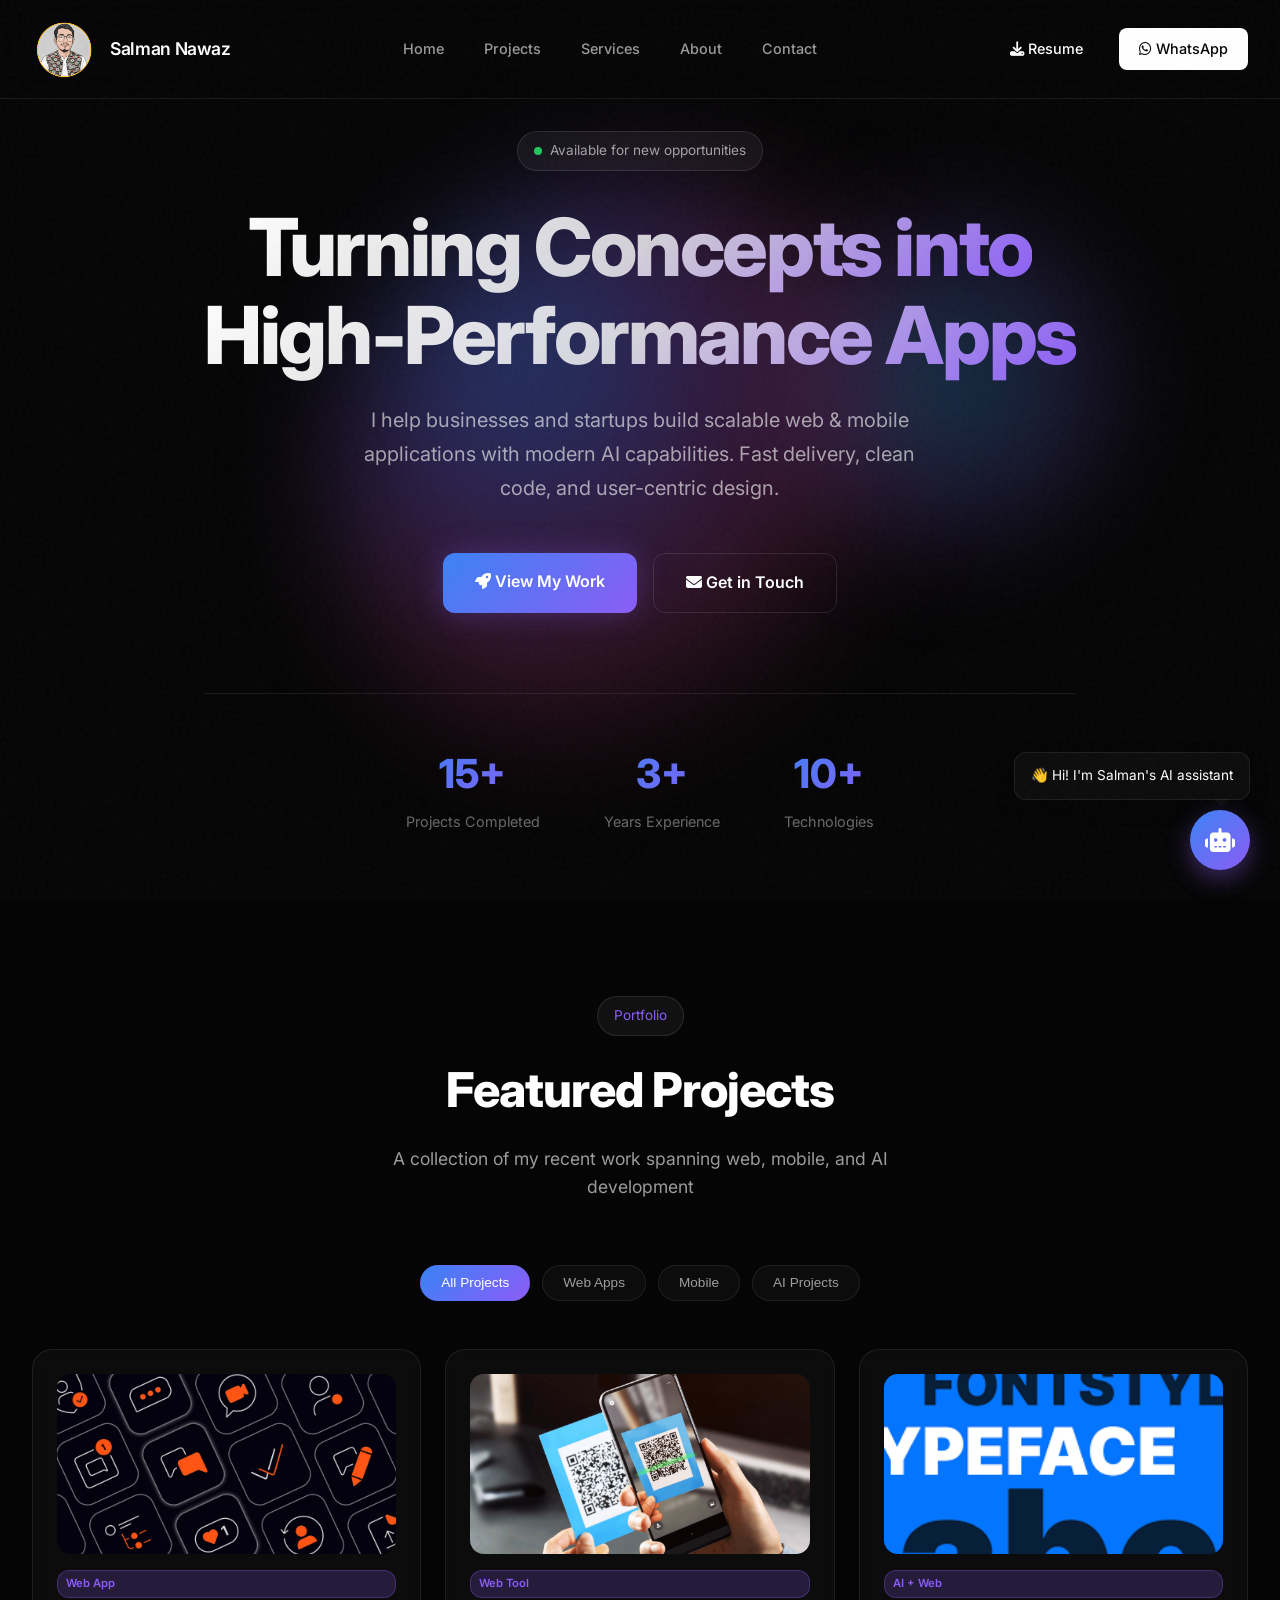
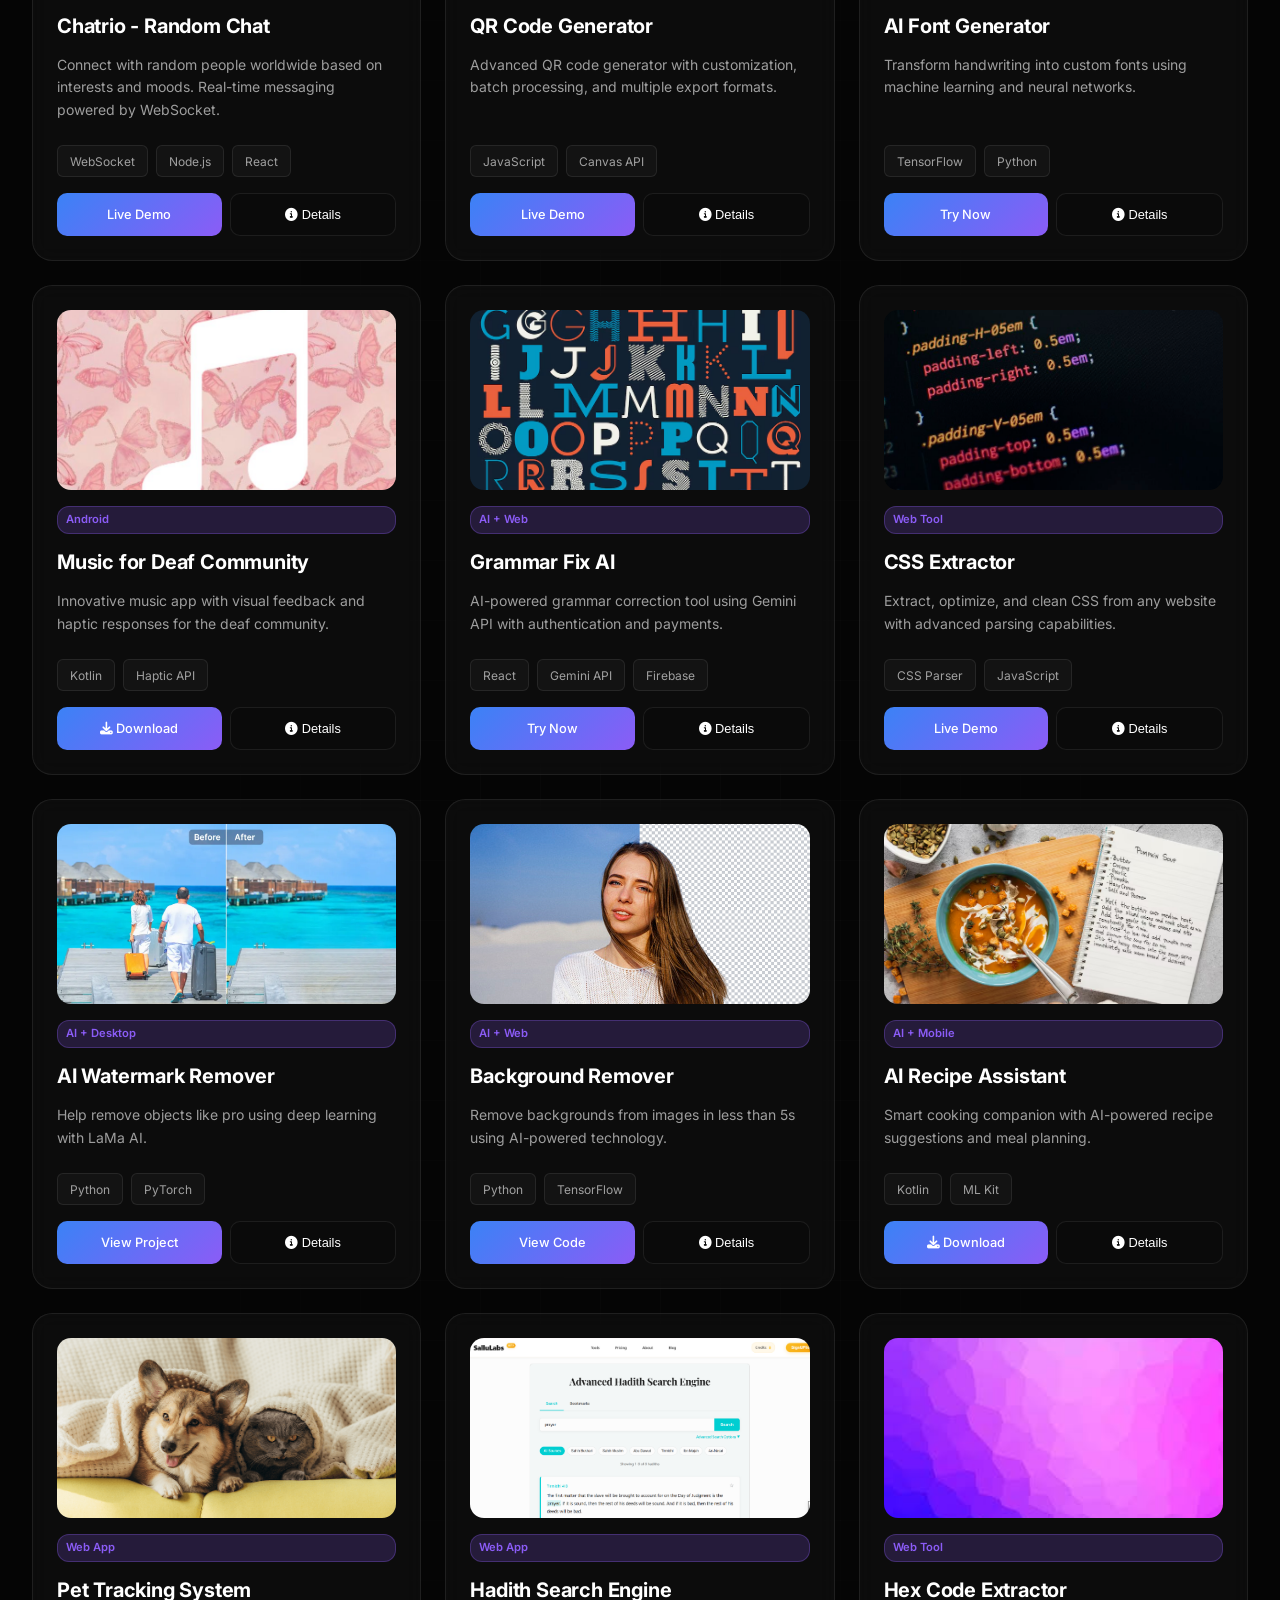
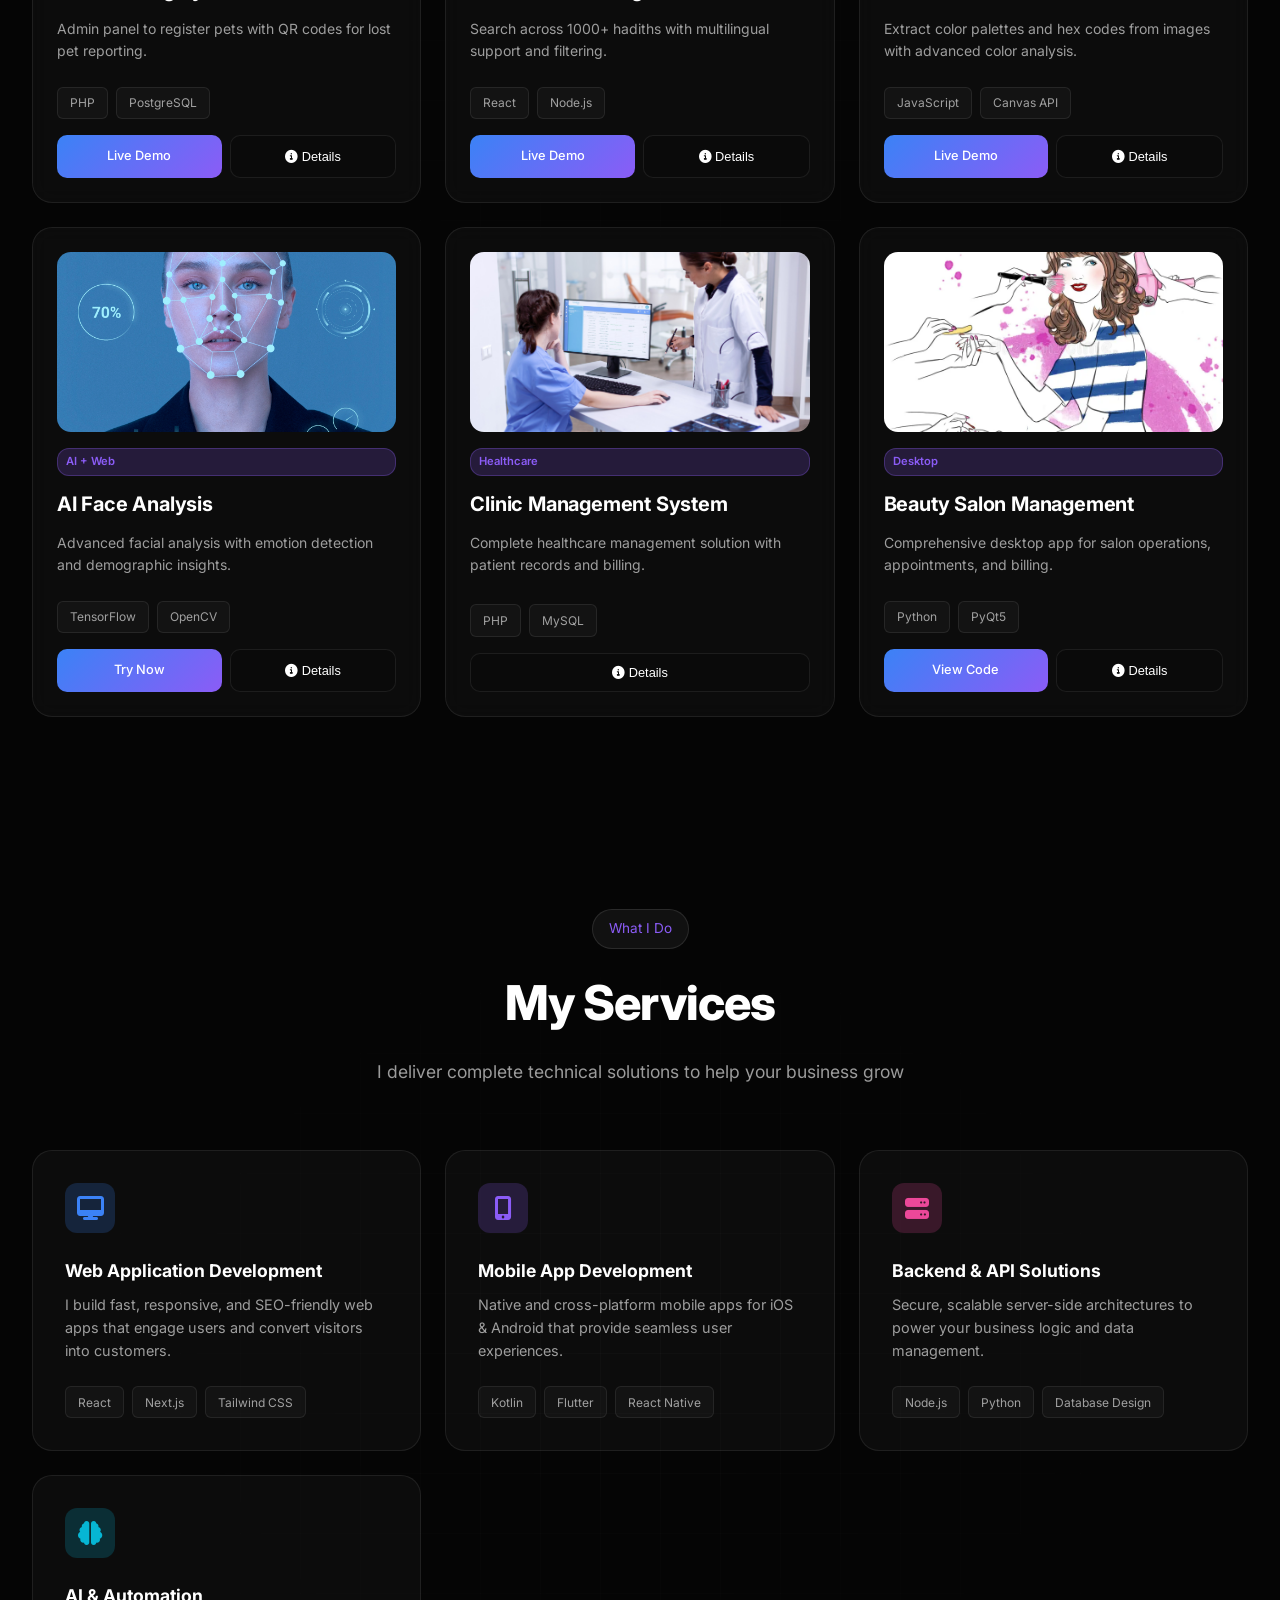
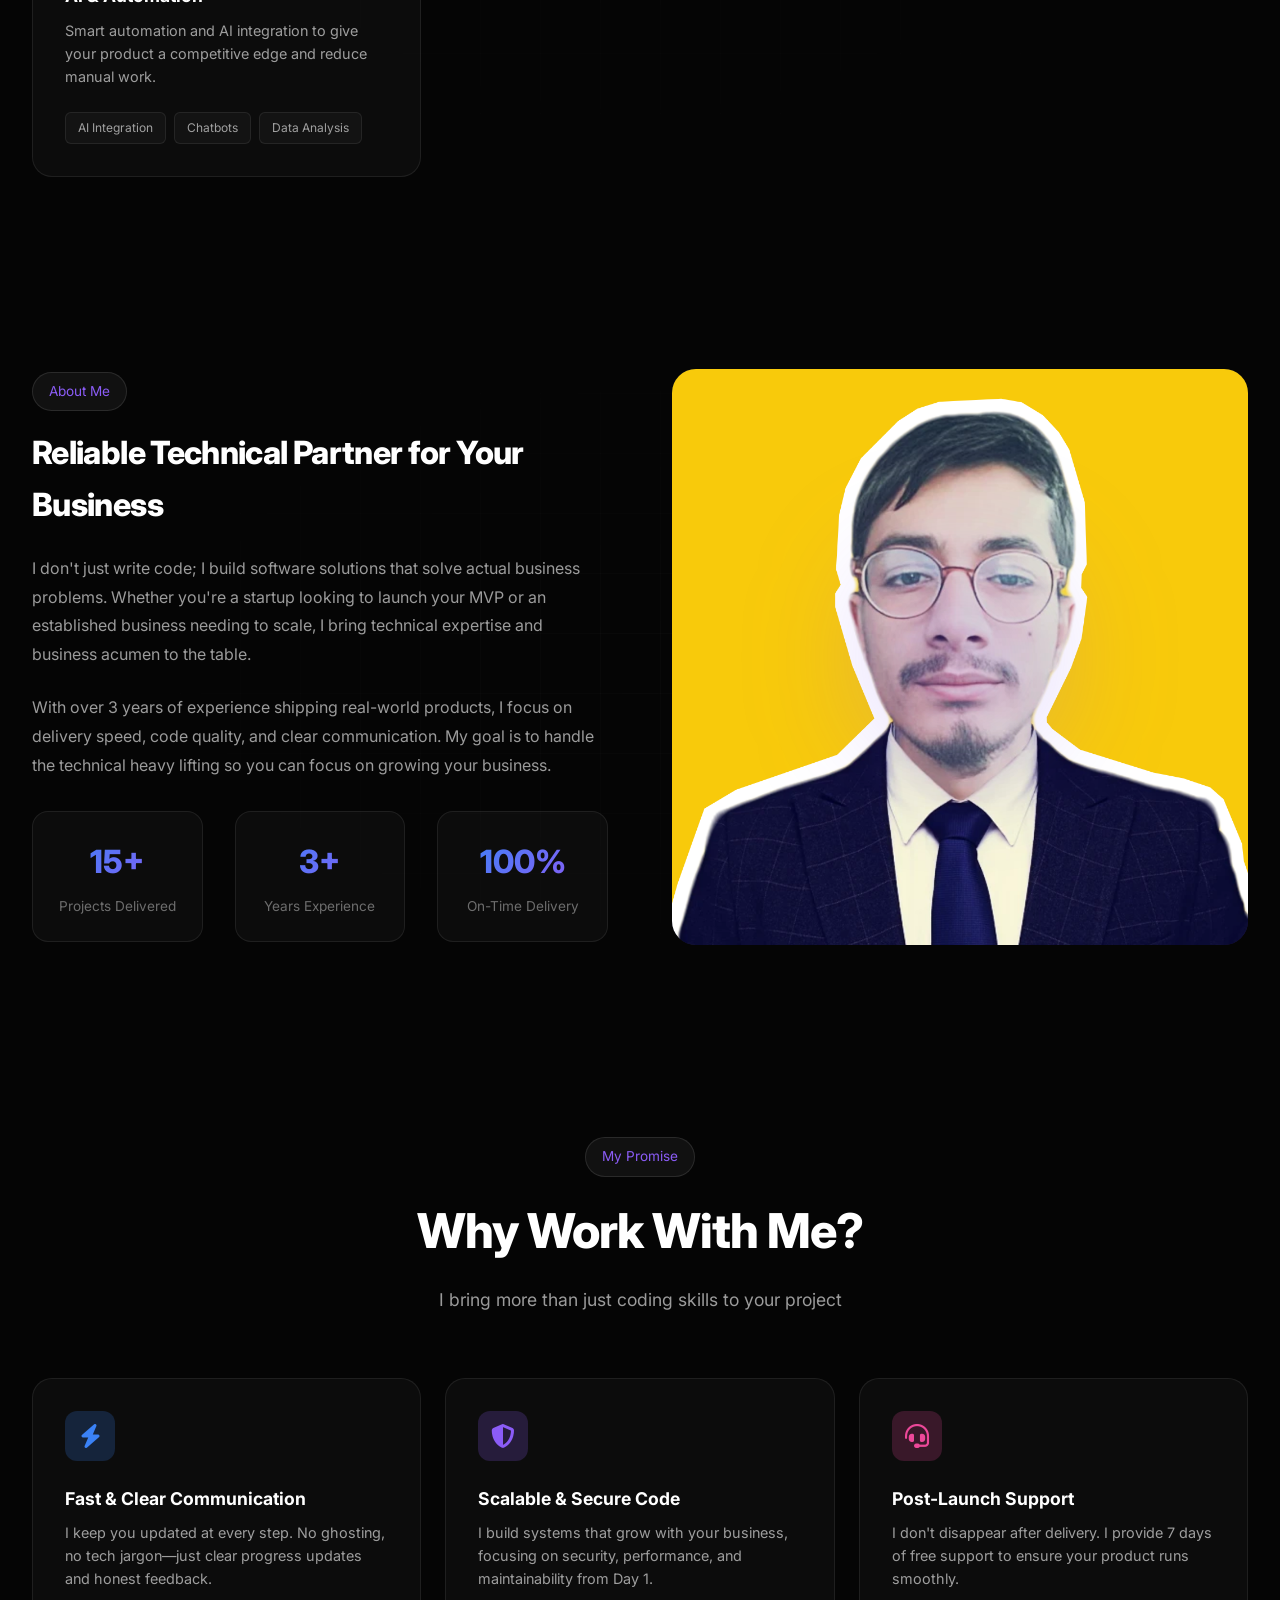
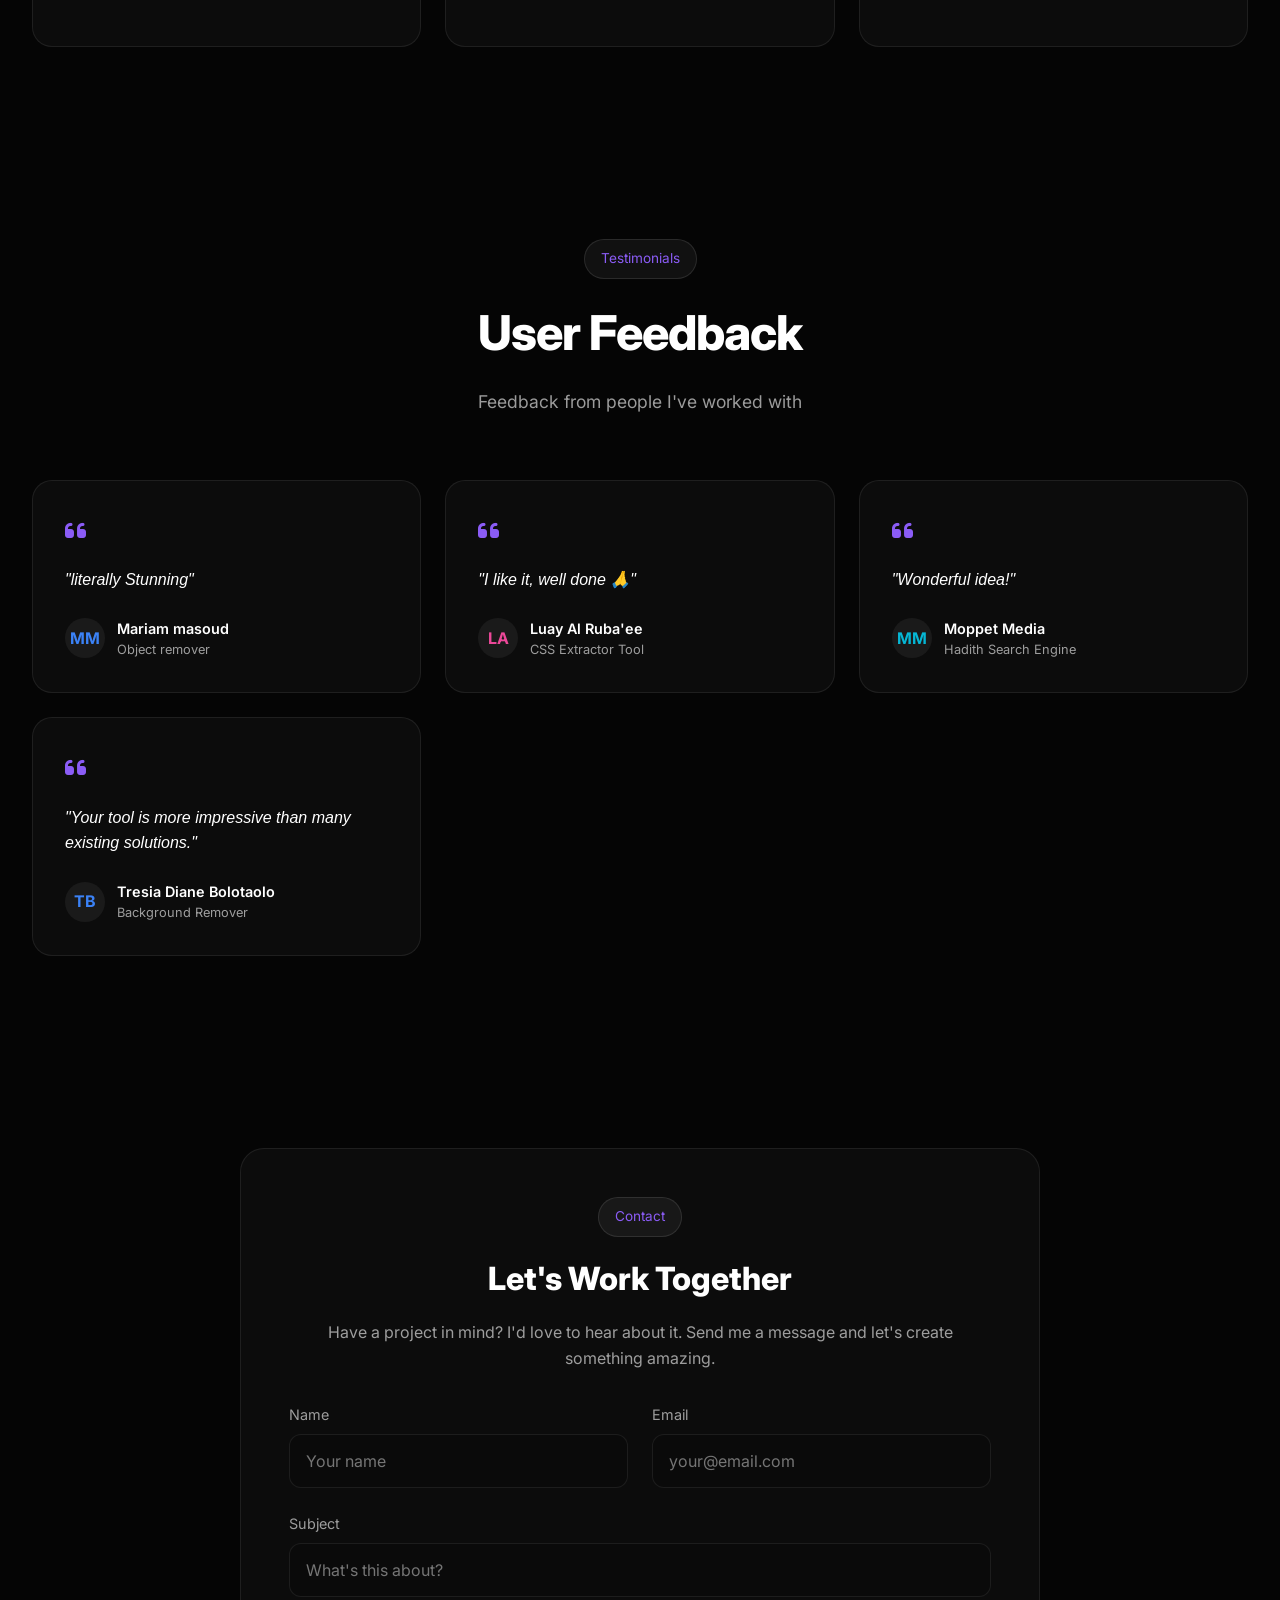
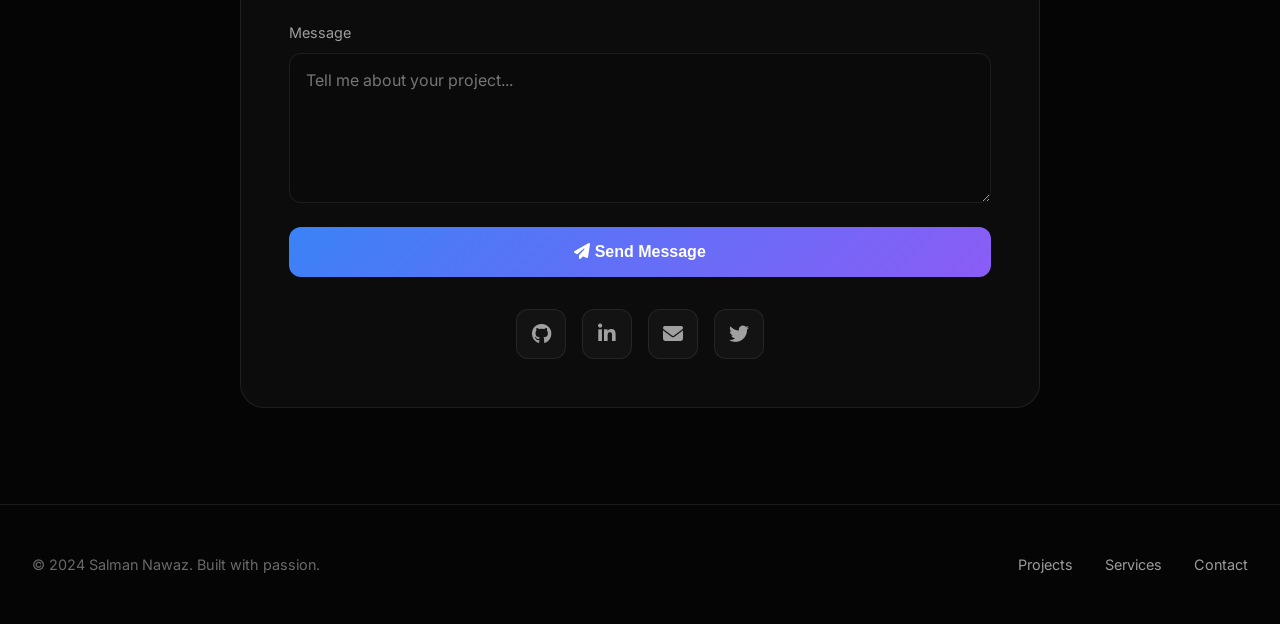
==== commit d07b60c2: "a" ====
--- a/index.html
+++ b/index.html
@@ -45,7 +45,8 @@
     </script>
     
     <!-- Favicon -->
-    <link rel="icon" type="image/png" href="/favicon.png">
+    <link rel="icon" type="image/png" href="assets/images/logo.png">
+    <link rel="apple-touch-icon" href="assets/images/logo.png">
     <meta name="theme-color" content="#050505">
     
     <link href="https://fonts.googleapis.com/css2?family=Inter:wght@300;400;500;600;700;800;900&display=swap" rel="stylesheet">
@@ -174,16 +175,11 @@
             color: var(--text-primary);
         }
 
-        .logo-icon {
-            width: 36px;
-            height: 36px;
-            background: linear-gradient(135deg, var(--accent-blue), var(--accent-purple));
-            border-radius: 10px;
-            display: flex;
-            align-items: center;
-            justify-content: center;
-            font-weight: 700;
-            font-size: 1.1rem;
+        .logo-image {
+            width: 66px;
+            height: 66px;
+            border-radius: 14px;
+            object-fit: cover;
         }
 
         .logo-text {
@@ -1492,7 +1488,7 @@
     <nav>
         <div class="nav-container">
             <a href="#" class="nav-logo">
-                <div class="logo-icon">SN</div>
+                <img src="assets/images/logo.png" alt="Salman Nawaz Logo" class="logo-image">
                 <span class="logo-text">Salman Nawaz</span>
             </a>
             <div class="nav-links">
@@ -1796,7 +1792,7 @@
             </div>
 
             <!-- Clinic Management System -->
-            <div class="project-card" data-category="web" data-title="Clinic Management System" data-desc="Complete clinic management solution for healthcare providers. Features include patient records, appointment scheduling, billing, prescription management, inventory tracking, and comprehensive reporting system." data-image="assets/images/projects/clinic.webp" data-link="#" data-tech="PHP,MySQL,Bootstrap,Chart.js,FPDF" data-screenshots="assets/images/screenshots/ss-clinic.png">
+            <div class="project-card" data-category="web" data-title="Clinic Management System" data-desc="Complete clinic management solution for healthcare providers. Features include patient records, appointment scheduling, billing, prescription management, inventory tracking, and comprehensive reporting system." data-image="assets/images/projects/clinic.webp" data-link="#" data-tech="PHP,MySQL,Bootstrap,Chart.js,FPDF" data-screenshots="assets/images/screenshots/ss-cilinic.png">
                 <img src="assets/images/projects/clinic.jpg" alt="Clinic Management" class="project-image">
                 <span class="project-tag">Healthcare</span>
                 <h3 class="project-title">Clinic Management System</h3>
@@ -1806,7 +1802,6 @@
                     <span class="tech-pill">MySQL</span>
                 </div>
                 <div class="project-links">
-                    <a href="#" class="project-link primary">View Project</a>
                     <button class="project-link secondary" onclick="openModal(this.parentElement.parentElement)"><i class="fas fa-info-circle"></i> Details</button>
                 </div>
             </div>
@@ -1983,7 +1978,7 @@
     <section id="testimonials">
         <div class="section-header">
             <span class="section-badge">Testimonials</span>
-            <h2 class="section-title">What Clients Say</h2>
+            <h2 class="section-title">User Feedback</h2>
             <p class="section-subtitle">Feedback from people I've worked with</p>
         </div>
         
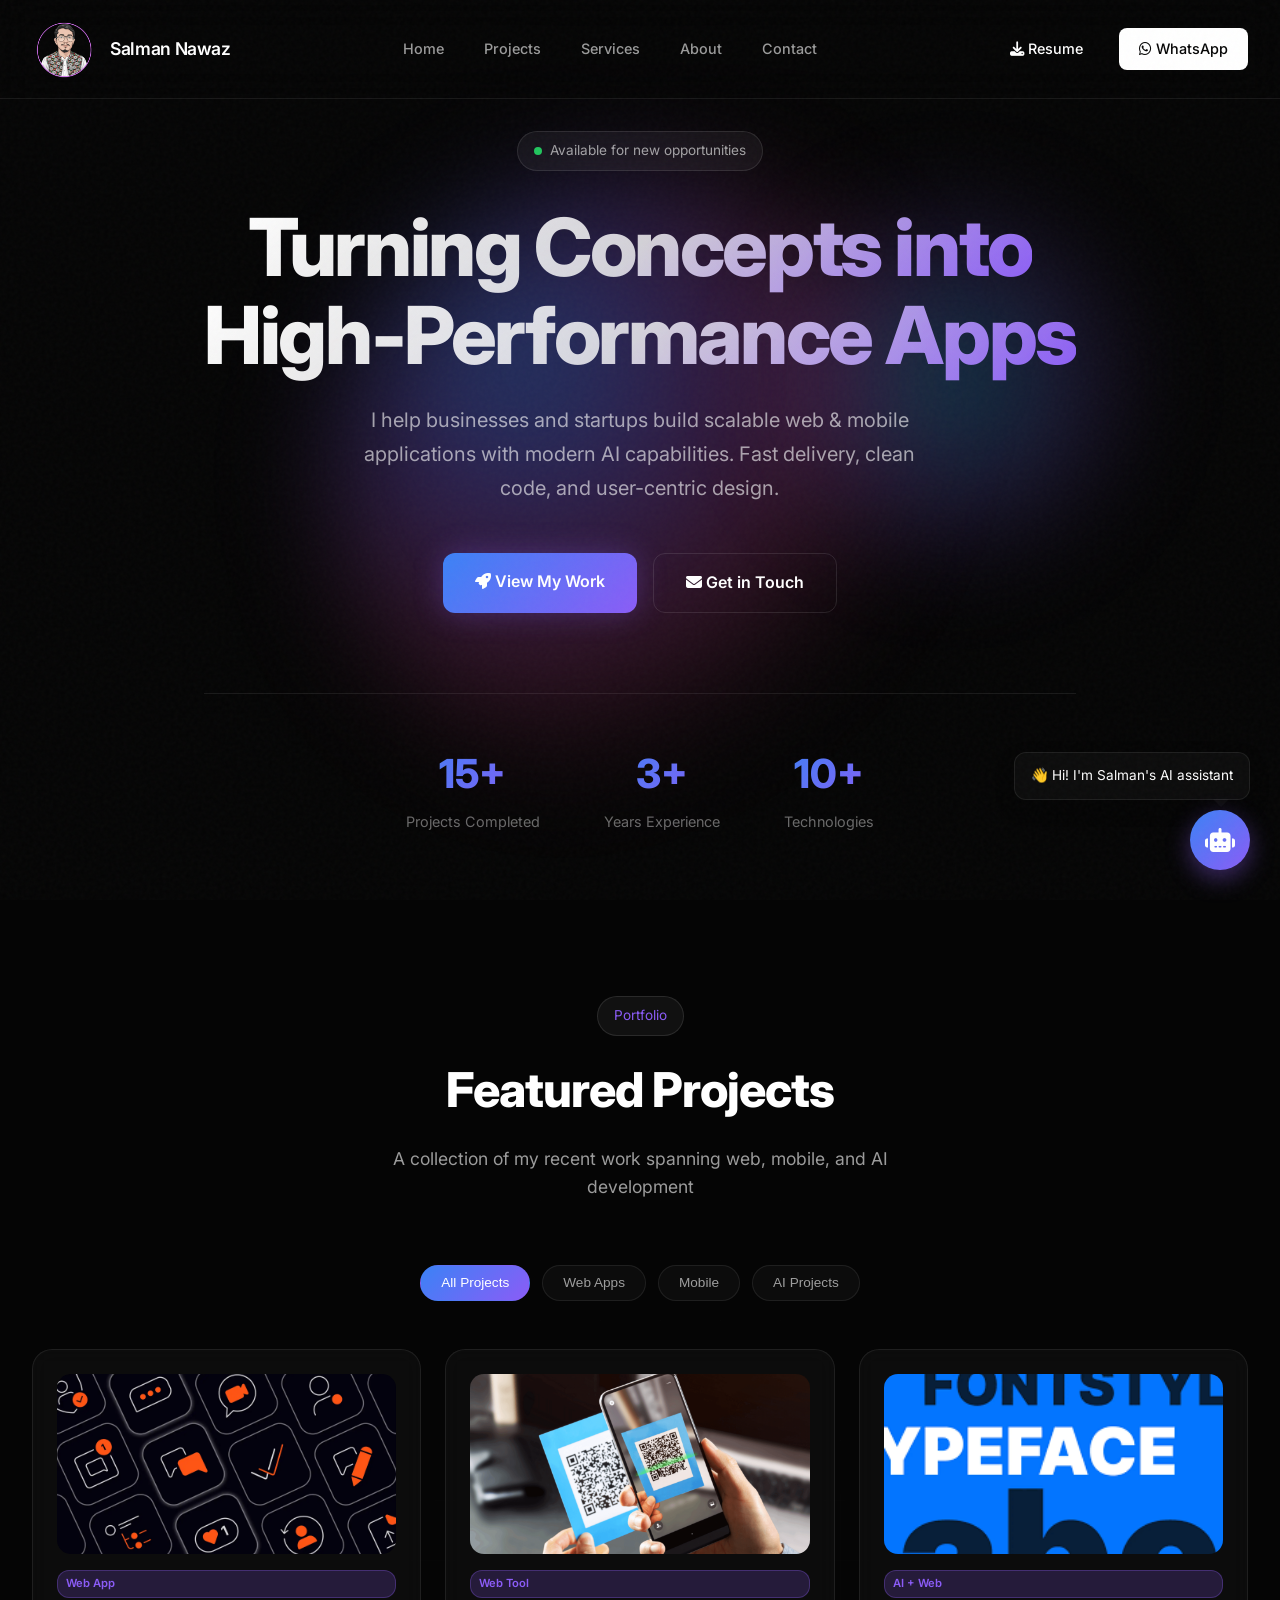
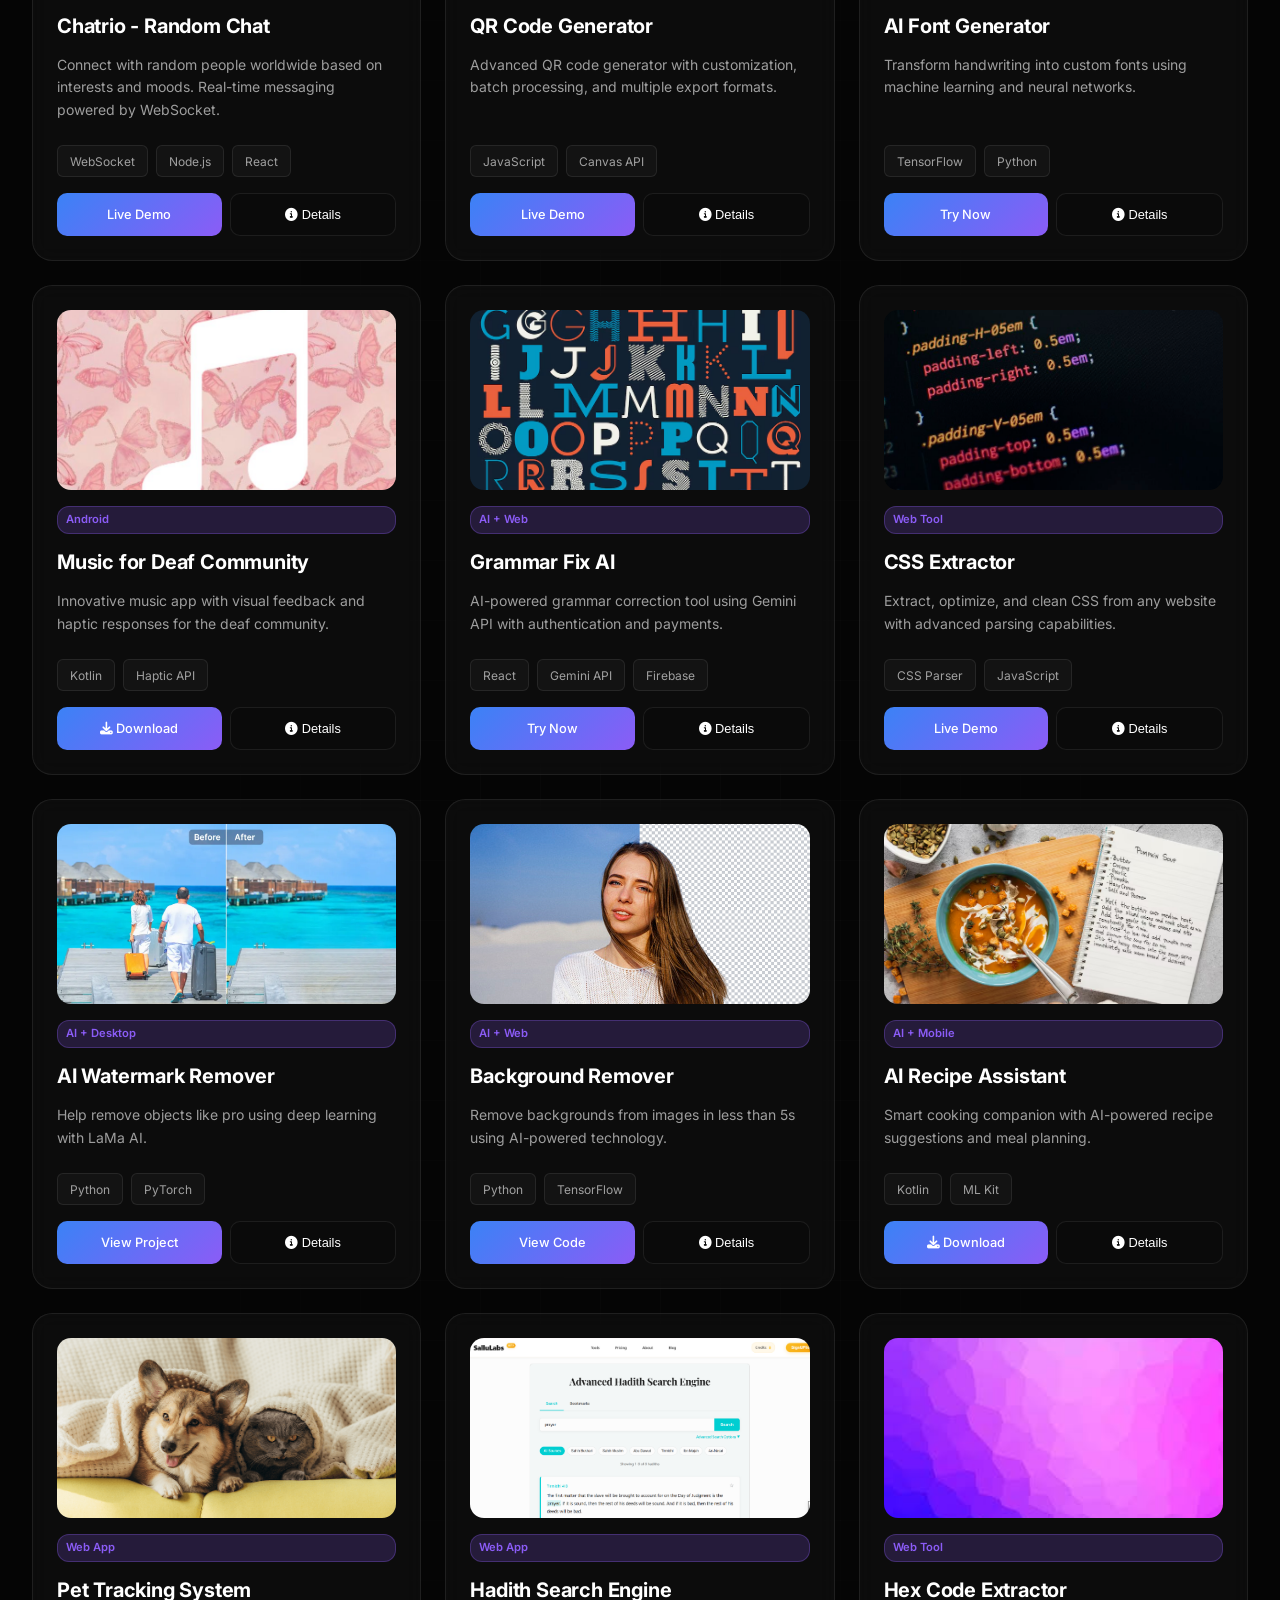
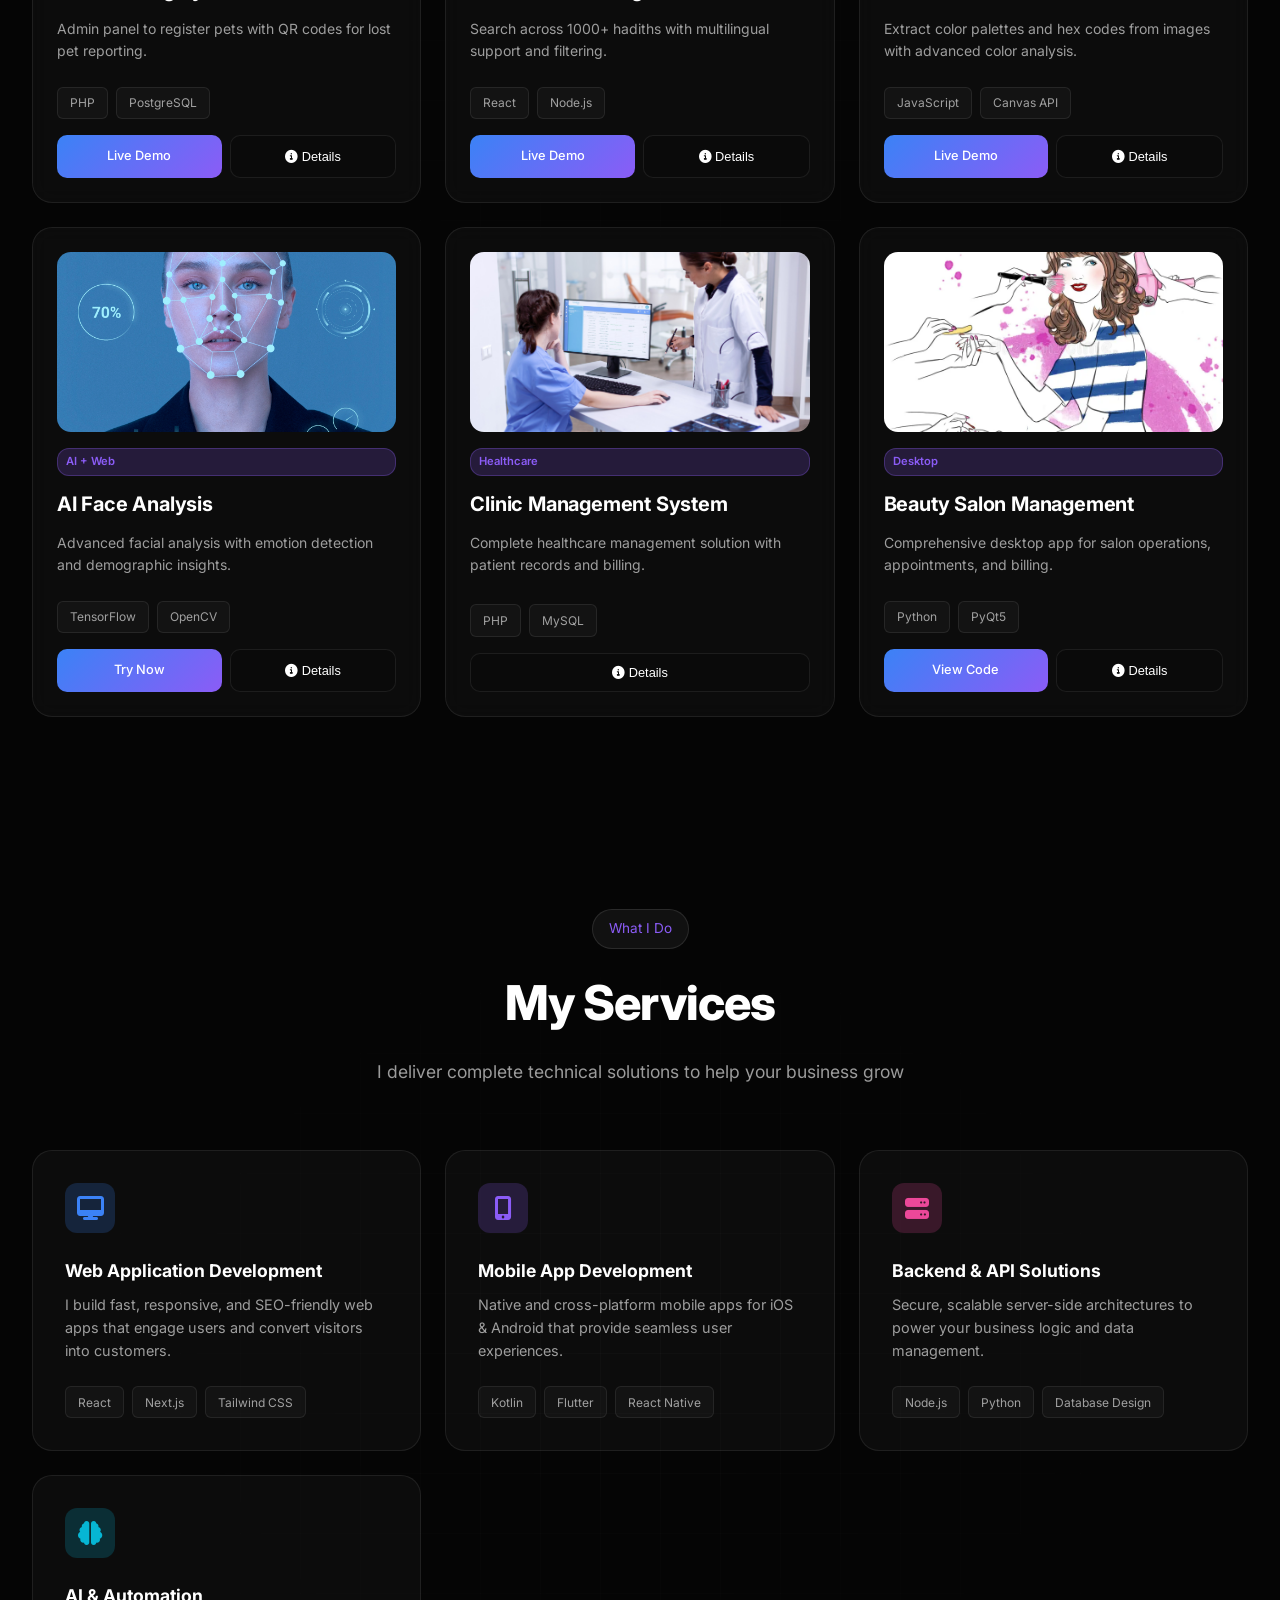
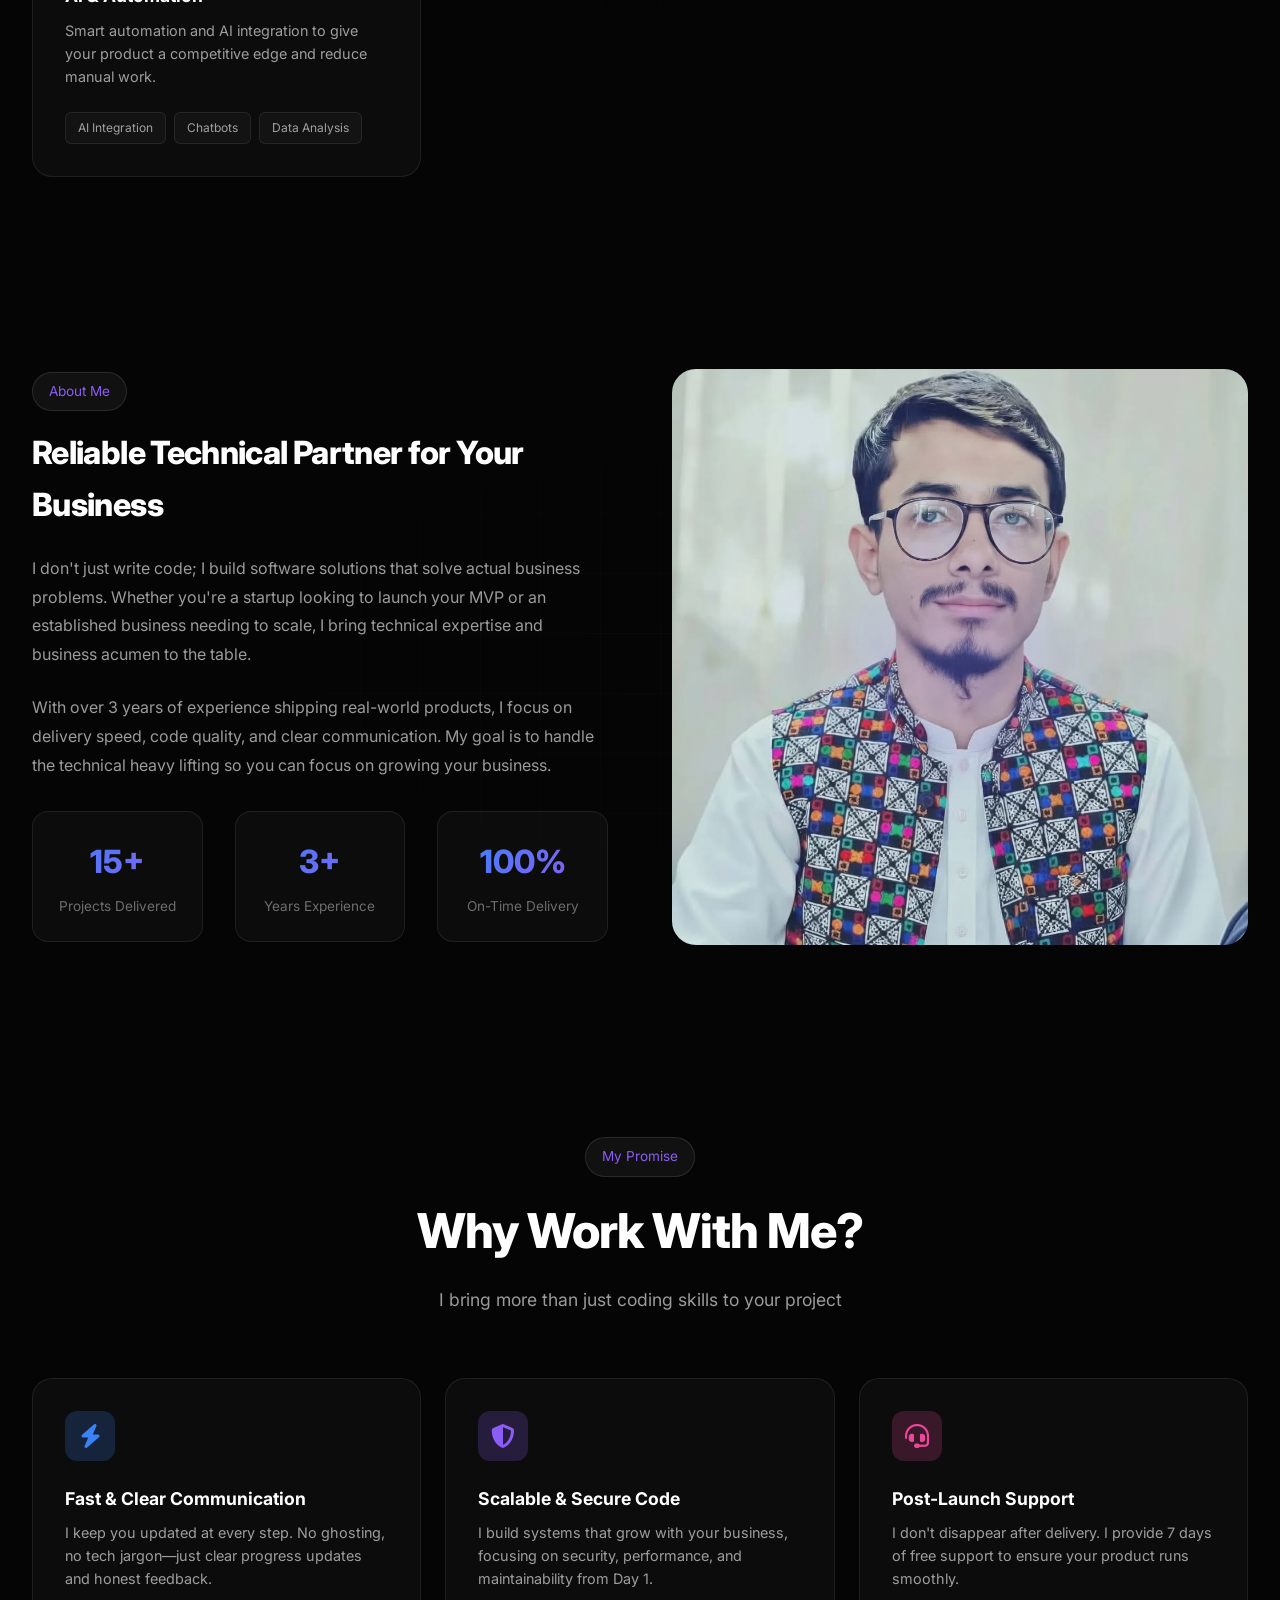
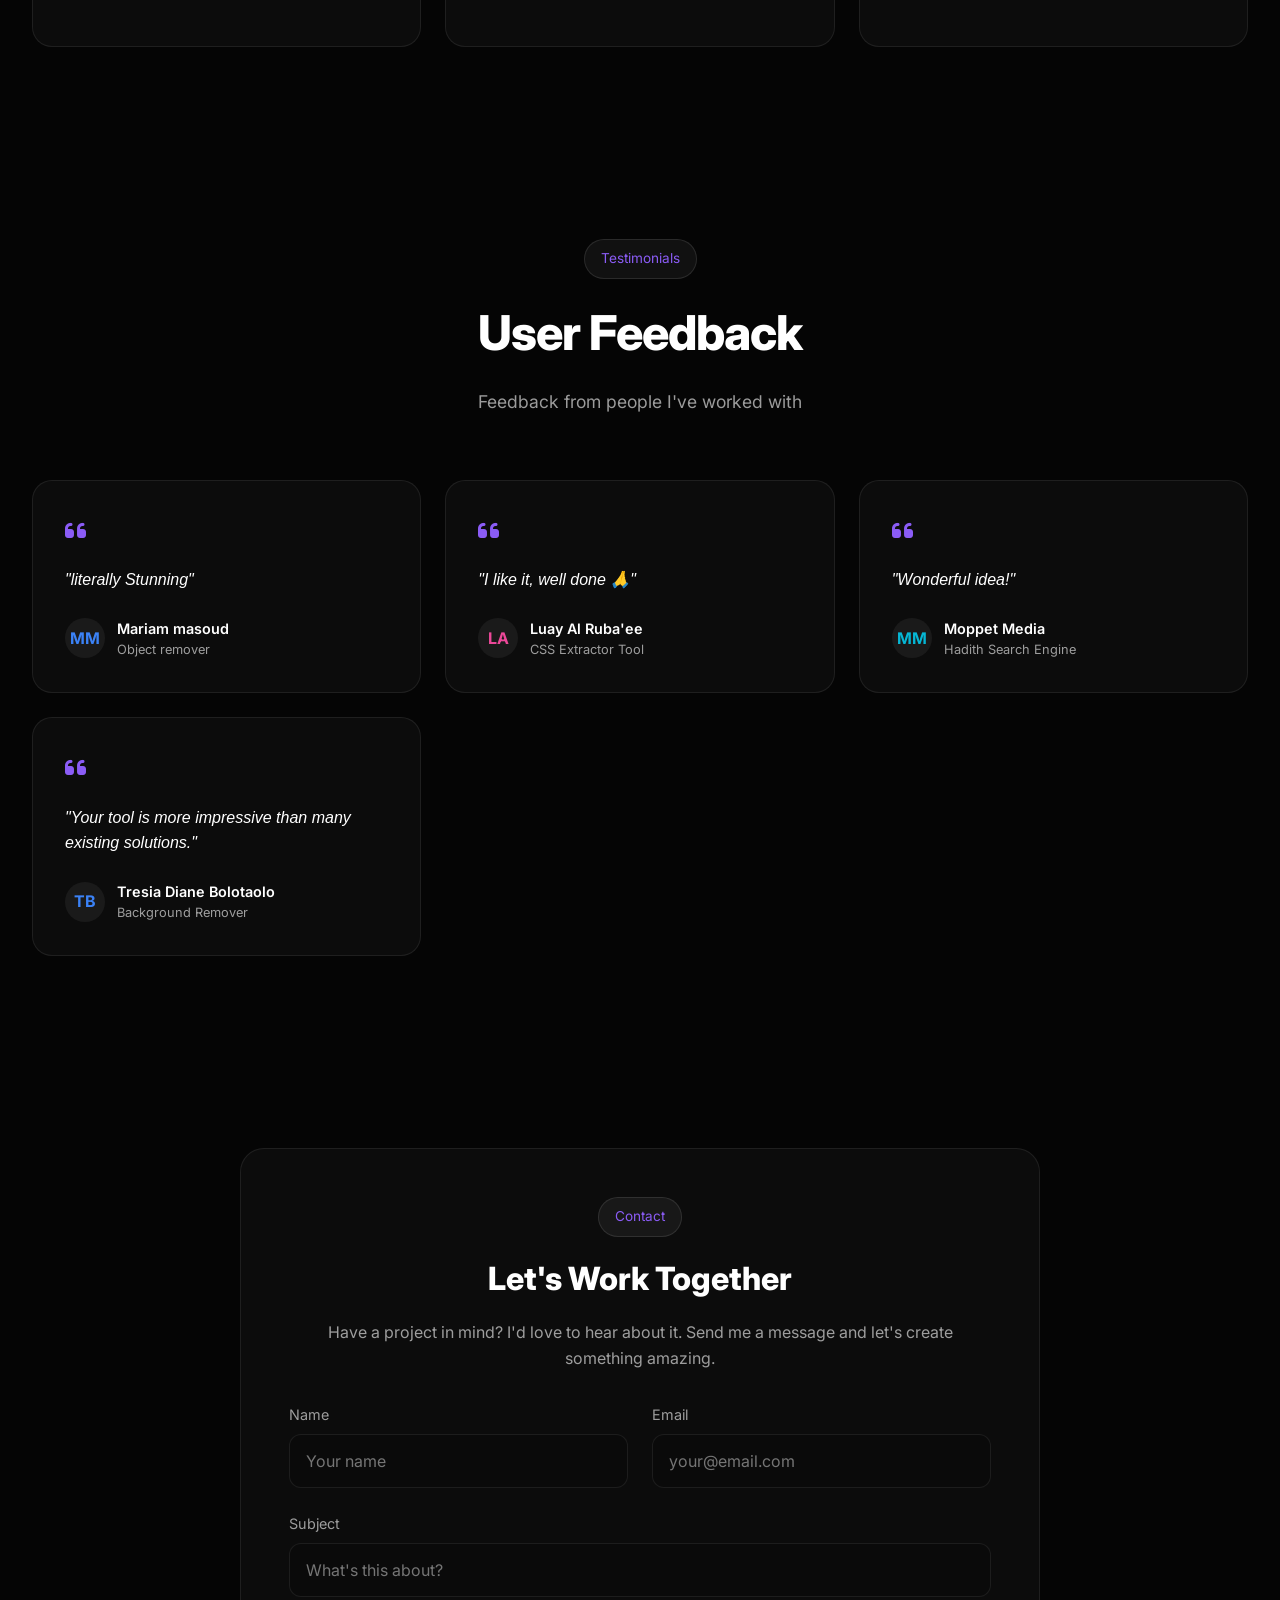
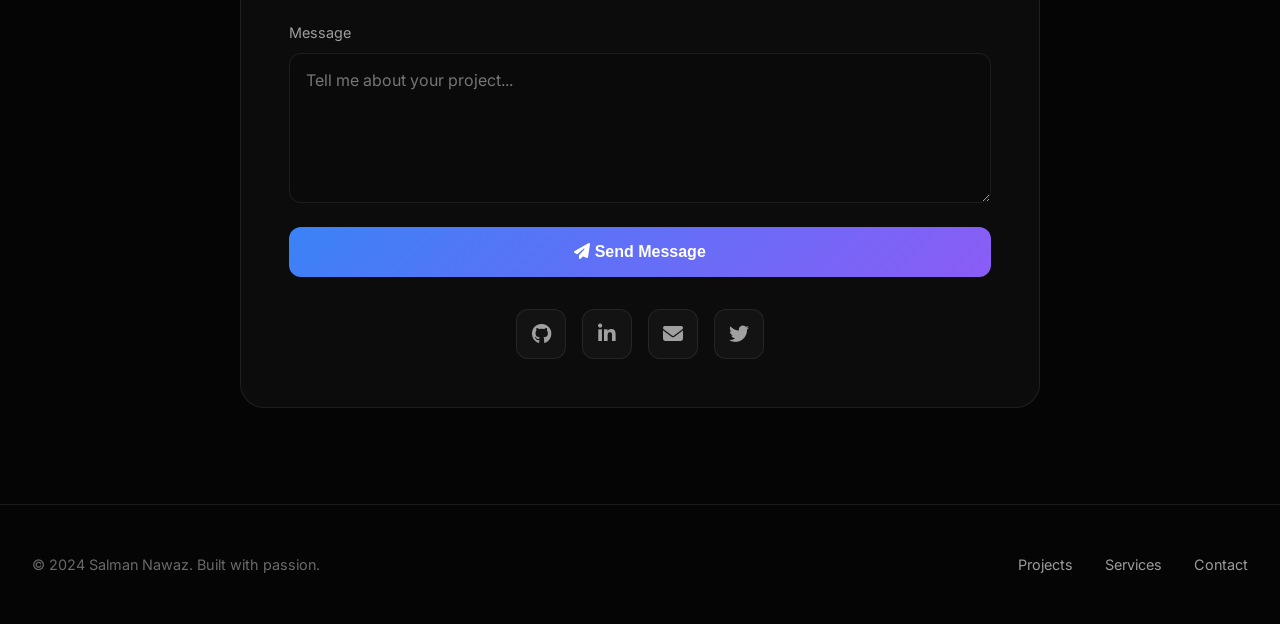
==== commit 98a35597: "Update index.html" ====
--- a/index.html
+++ b/index.html
@@ -1786,7 +1786,7 @@
                     <span class="tech-pill">OpenCV</span>
                 </div>
                 <div class="project-links">
-                    <a href="https://facevision.sallulabs.com" target="_blank" class="project-link primary">Try Now</a>
+                    <a href="https://beauty-rating.onrender.com/" target="_blank" class="project-link primary">Try Now</a>
                     <button class="project-link secondary" onclick="openModal(this.parentElement.parentElement)"><i class="fas fa-info-circle"></i> Details</button>
                 </div>
             </div>
@@ -1933,7 +1933,7 @@
             <div class="about-image-container">
                 <div class="about-glow"></div>
                 <div class="about-image">
-                    <img src="./assets/images/a.png" alt="Salman Nawaz" style="width: 100%; height: 100%; object-fit: cover; border-radius: inherit;">
+                    <img src="./assets/images/a.jpg" alt="Salman Nawaz" style="width: 100%; height: 100%; object-fit: cover; border-radius: inherit;">
                 </div>
             </div>
         </div>
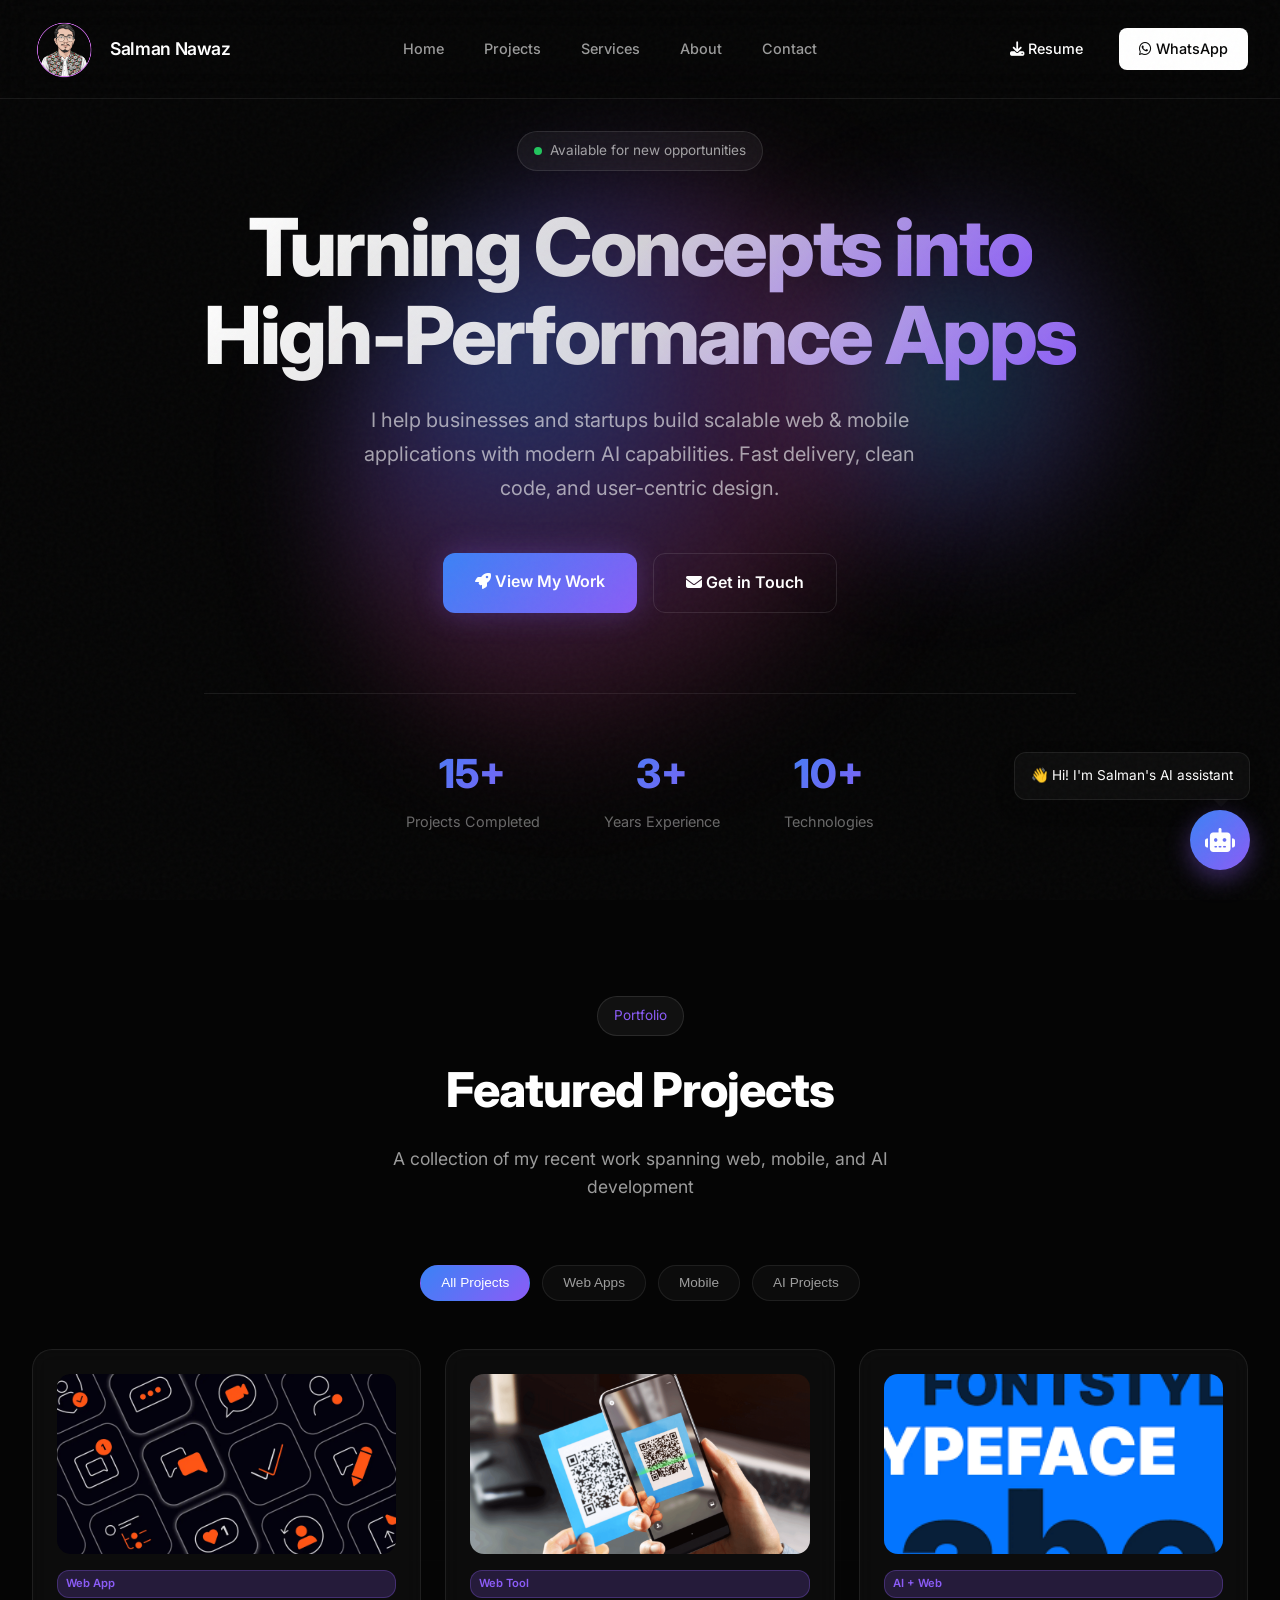
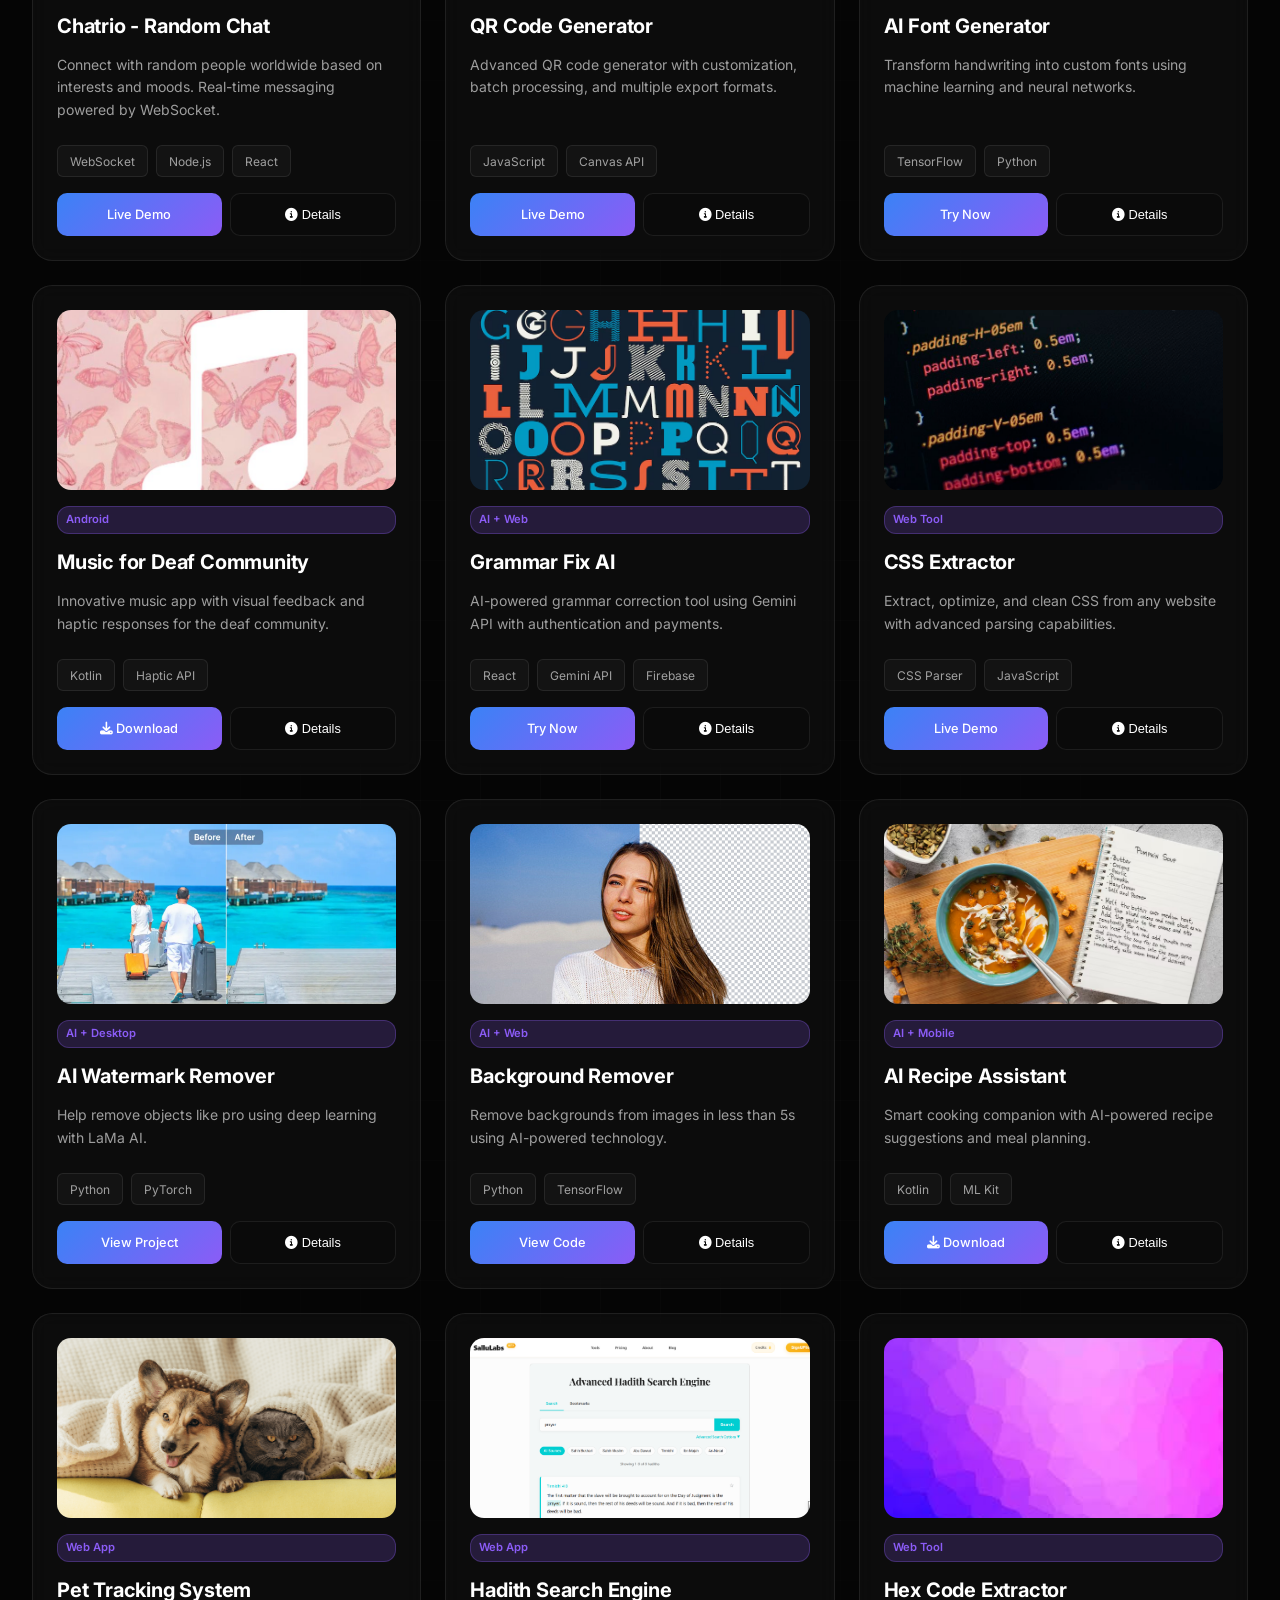
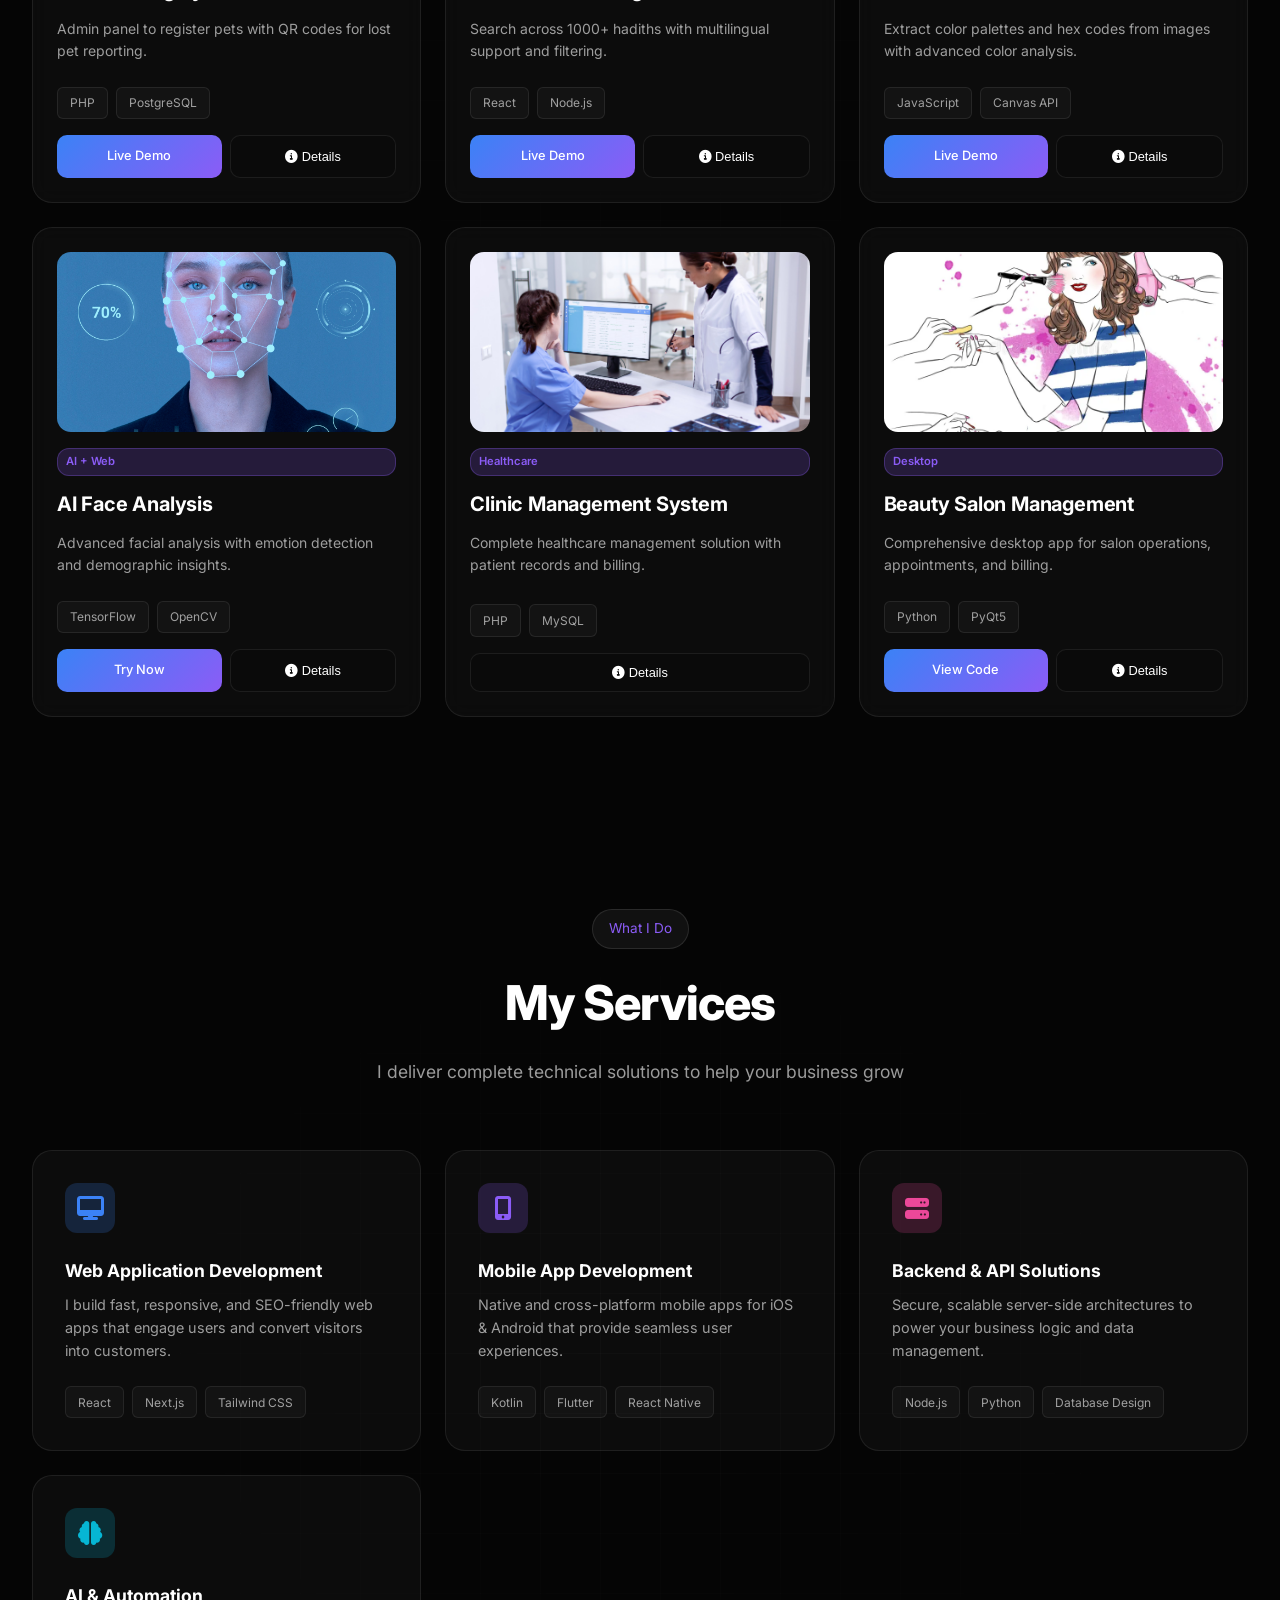
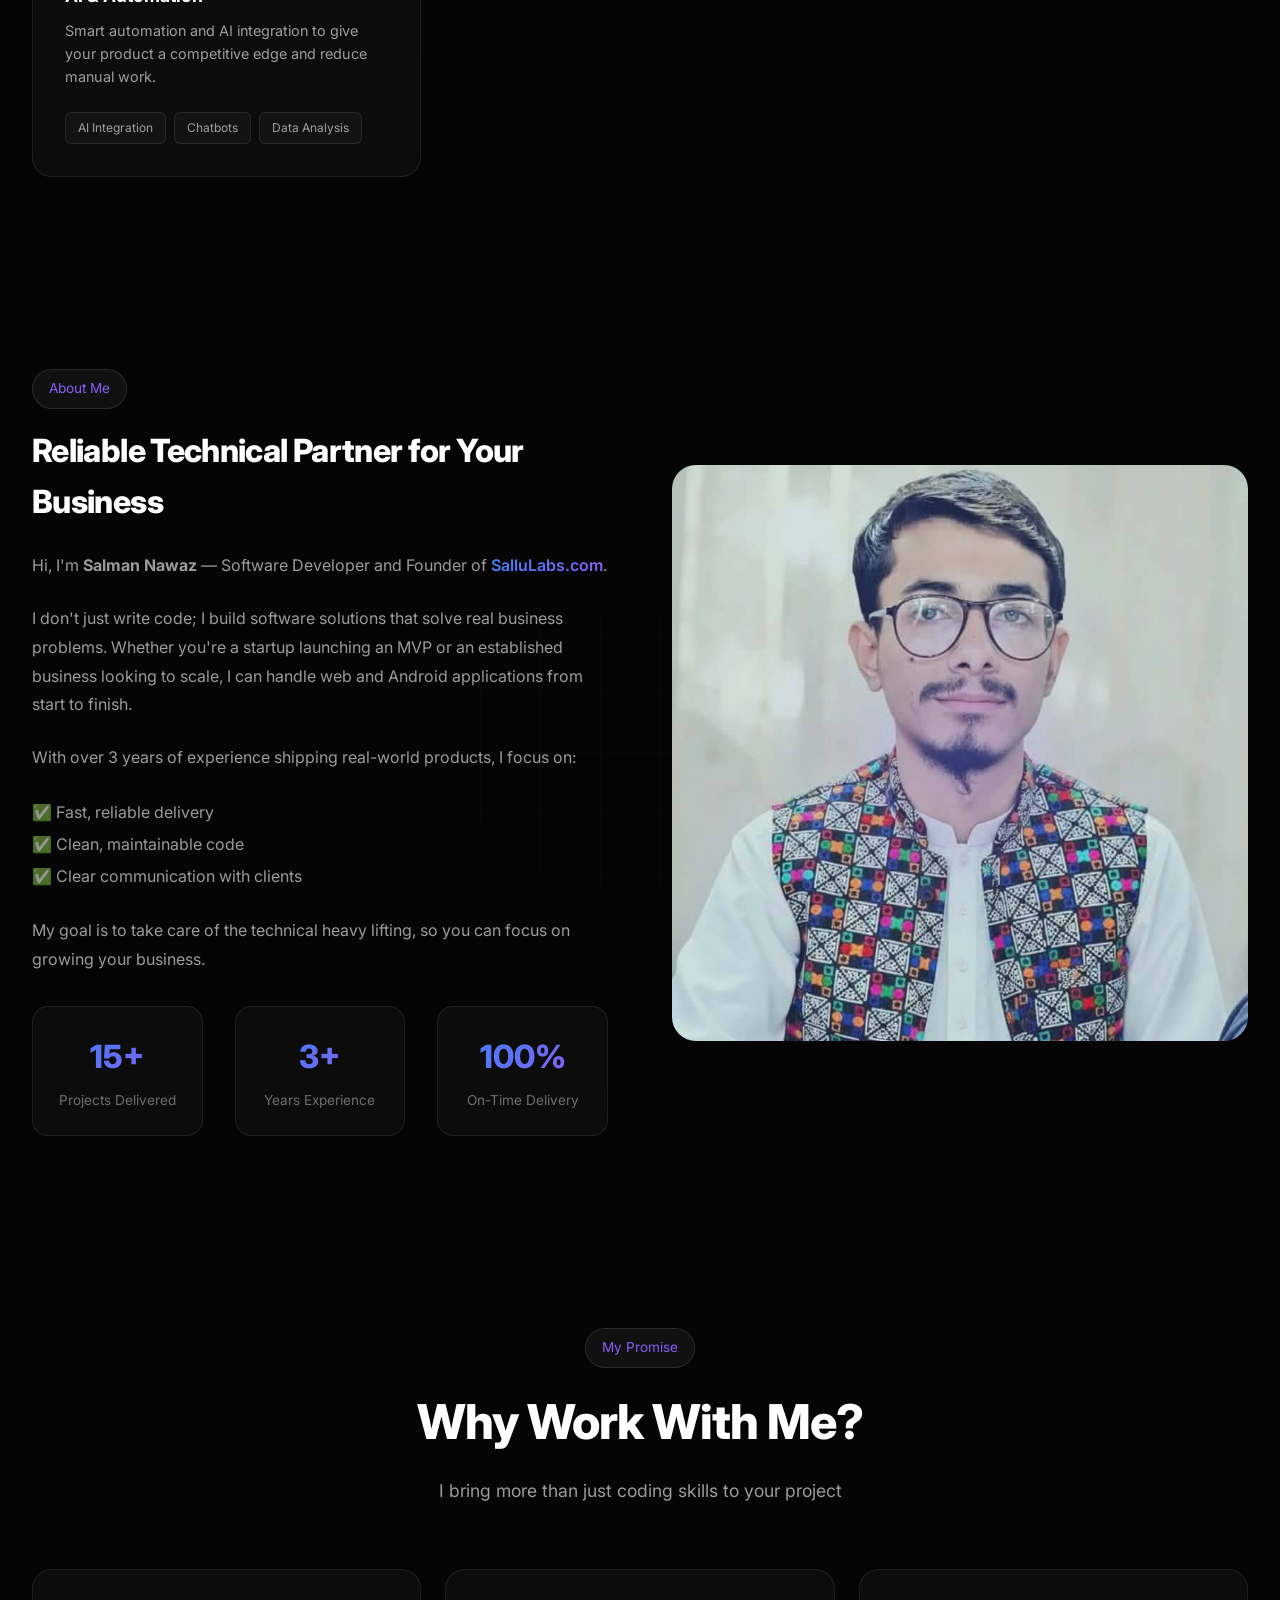
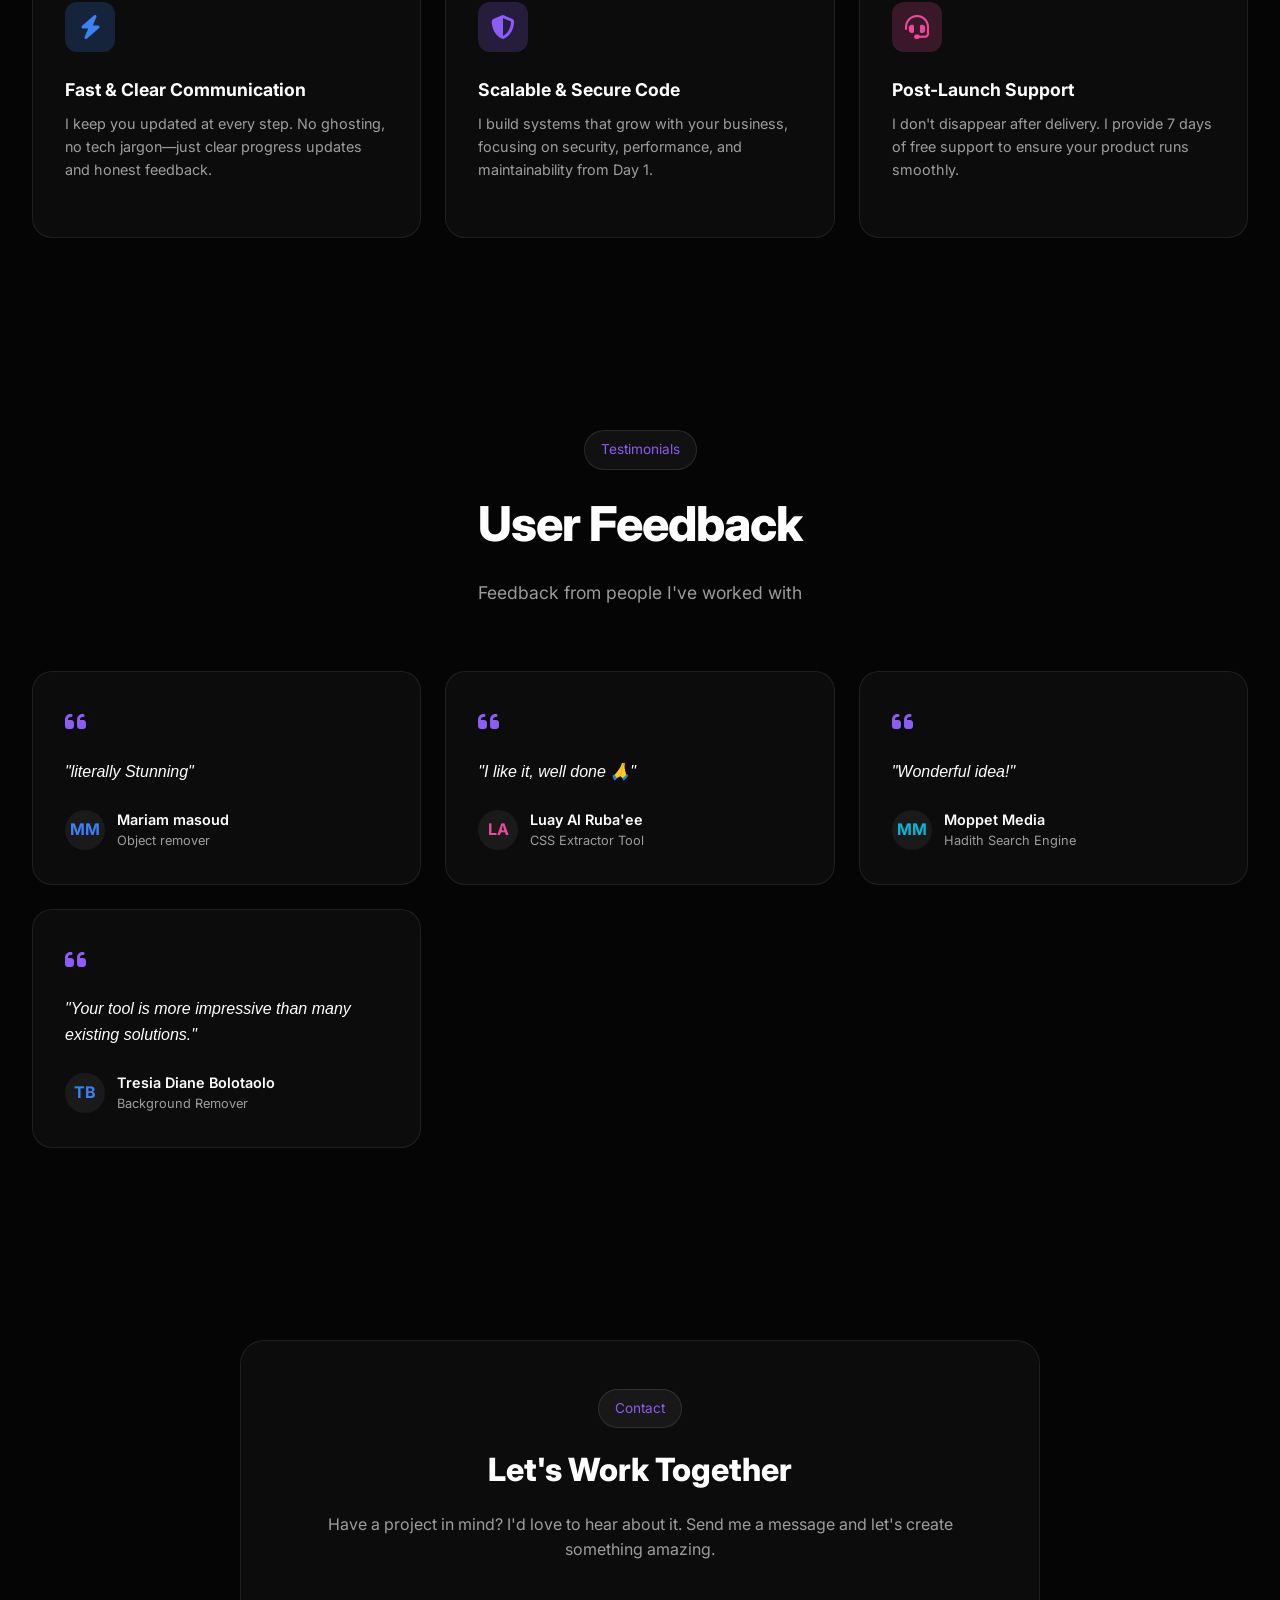
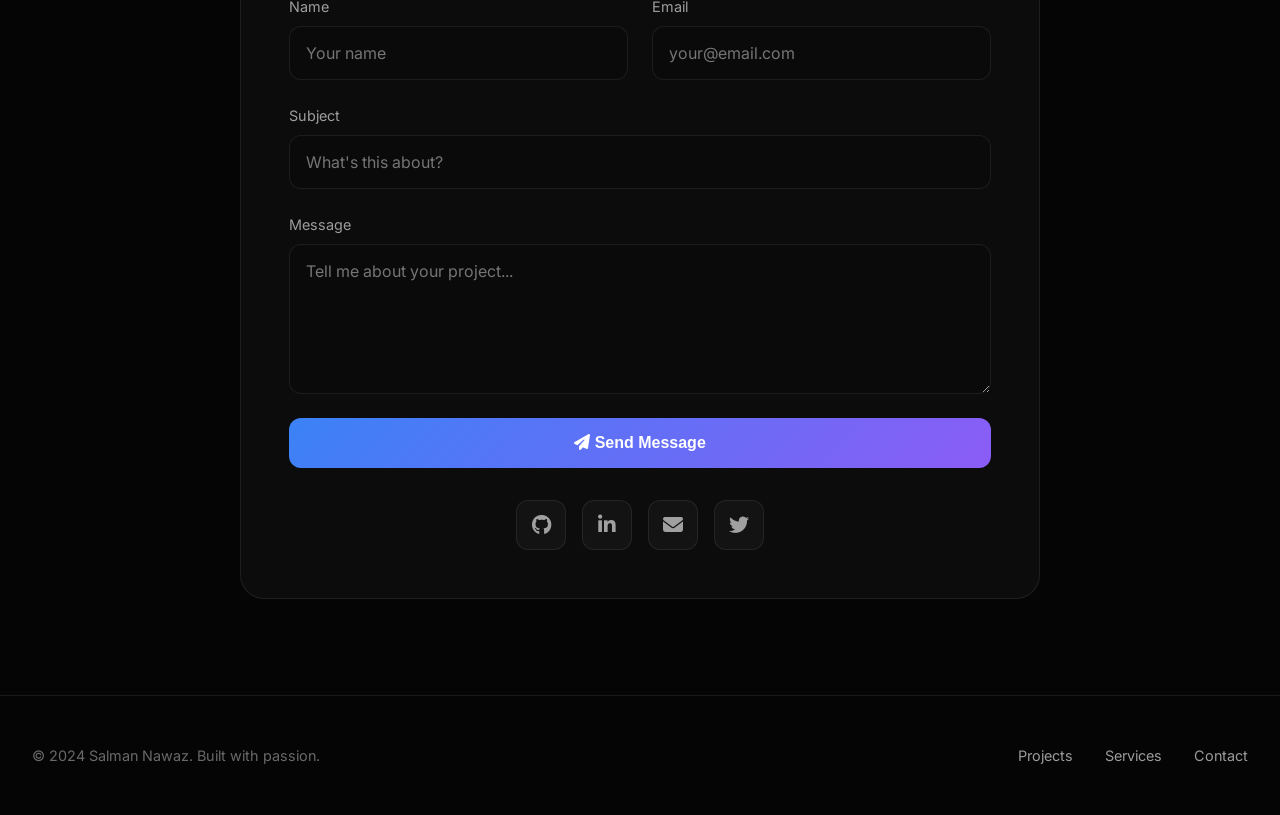
==== commit e1dd501a: "a" ====
--- a/index.html
+++ b/index.html
@@ -15,32 +15,74 @@
     <!-- Open Graph / Facebook -->
     <meta property="og:type" content="website">
     <meta property="og:url" content="https://salmannawaz.dev">
-    <meta property="og:title" content="Salman Nawaz | Full-Stack Developer & AI Engineer">
-    <meta property="og:description" content="Full-Stack Developer specializing in Web, Mobile, and AI solutions. Explore my portfolio of innovative projects.">
-    <meta property="og:image" content="https://salmannawaz.dev/assets/images/a.png">
+    <meta property="og:title" content="Salman Nawaz | Full-Stack Developer & AI Engineer | SalluLabs Founder">
+    <meta property="og:description" content="Salman Nawaz - Full-Stack Developer, AI Engineer, and Founder of SalluLabs.com. Building high-performance web apps, Android applications, and AI-powered solutions.">
+    <meta property="og:image" content="https://salmannawaz.dev/assets/images/logo.png">
+    <meta property="og:image:width" content="1200">
+    <meta property="og:image:height" content="630">
+    <meta property="og:image:alt" content="Salman Nawaz - Full-Stack Developer Portfolio">
     <meta property="og:site_name" content="Salman Nawaz Portfolio">
+    <meta property="og:locale" content="en_US">
     
     <!-- Twitter -->
     <meta name="twitter:card" content="summary_large_image">
-    <meta name="twitter:url" content="https://salmannawaz.dev">
-    <meta name="twitter:title" content="Salman Nawaz | Full-Stack Developer & AI Engineer">
-    <meta name="twitter:description" content="Full-Stack Developer specializing in Web, Mobile, and AI solutions.">
-    <meta name="twitter:image" content="https://salmannawaz.dev/assets/images/a.png">
+    <meta name="twitter:url" content="https://salmannawaz.com">
+    <meta name="twitter:title" content="Salman Nawaz | Full-Stack Developer & AI Engineer | SalluLabs">
+    <meta name="twitter:description" content="Salman Nawaz - Full-Stack Developer, AI Engineer, and Founder of SalluLabs.com. Building high-performance web & mobile apps.">
+    <meta name="twitter:image" content="https://salmannawaz.dev/assets/images/logo.png">
+    <meta name="twitter:image:alt" content="Salman Nawaz - Full-Stack Developer Portfolio">
+    <meta name="twitter:creator" content="@salmannawaz">
     
-    <!-- Schema.org JSON-LD -->
+    <!-- Schema.org JSON-LD - Enhanced for SEO -->
     <script type="application/ld+json">
     {
         "@context": "https://schema.org",
         "@type": "Person",
+        "@id": "https://salmannawaz.dev/#person",
         "name": "Salman Nawaz",
+        "alternateName": ["Salman", "SalluLabs Founder"],
         "url": "https://salmannawaz.dev",
-        "jobTitle": "Full-Stack Developer",
-        "description": "Full-Stack Developer specializing in Web Development, Mobile Apps, and AI/ML solutions",
+        "image": "https://salmannawaz.dev/assets/images/logo.png",
+        "jobTitle": "Full-Stack Developer & AI Engineer",
+        "description": "Salman Nawaz is a Full-Stack Developer, AI Engineer, and Founder of SalluLabs.com. Specializing in Web Development, Mobile Apps, and AI/ML solutions.",
+        "email": "contact@salmannawaz.dev",
+        "telephone": "+923102791036",
+        "address": {
+            "@type": "PostalAddress",
+            "addressCountry": "Pakistan"
+        },
         "sameAs": [
             "https://github.com/Johny111ishxb",
-            "https://linkedin.com/in/salmannawaz"
+            "https://linkedin.com/in/salmannawaz",
+            "https://sallulabs.com",
+            "https://wa.me/923102791036"
         ],
-        "knowsAbout": ["Web Development", "Mobile Development", "Artificial Intelligence", "Machine Learning", "React", "Python", "Kotlin"]
+        "knowsAbout": ["Web Development", "Mobile Development", "Android Development", "Artificial Intelligence", "Machine Learning", "React", "Python", "Kotlin", "JavaScript", "PHP", "Node.js"],
+        "worksFor": {
+            "@type": "Organization",
+            "name": "SalluLabs",
+            "url": "https://sallulabs.com"
+        },
+        "alumniOf": {
+            "@type": "Organization",
+            "name": "SalluLabs"
+        }
+    }
+    </script>
+    
+    <!-- Website Schema -->
+    <script type="application/ld+json">
+    {
+        "@context": "https://schema.org",
+        "@type": "WebSite",
+        "name": "Salman Nawaz Portfolio",
+        "alternateName": "Salman Nawaz - Full-Stack Developer",
+        "url": "https://salmannawaz.dev",
+        "description": "Official portfolio website of Salman Nawaz - Full-Stack Developer, AI Engineer, and Founder of SalluLabs.com",
+        "publisher": {
+            "@type": "Person",
+            "name": "Salman Nawaz"
+        }
     }
     </script>
     
@@ -406,6 +448,10 @@
             border-color: var(--text-secondary);
         }
 
+
+        .highlight-link{
+            text-decoration: none;
+        }
         /* Stats Bar */
         .stats-bar {
             display: flex;
@@ -806,6 +852,28 @@
             color: var(--text-secondary);
             margin-bottom: 1.5rem;
             line-height: 1.8;
+        }
+
+        .highlight-link {
+            color: var(--accent-purple);
+            text-decoration: none;
+            font-weight: 600;
+            background: linear-gradient(135deg, var(--accent-blue), var(--accent-purple));
+            -webkit-background-clip: text;
+            -webkit-text-fill-color: transparent;
+            background-clip: text;
+            transition: all 0.3s ease;
+        }
+
+        .highlight-link:hover {
+            text-decoration: underline;
+        }
+
+        .about-list {
+            list-style: none;
+            margin-bottom: 1.5rem;
+            color: var(--text-secondary);
+            line-height: 2;
         }
 
         .about-stats {
@@ -1910,10 +1978,21 @@
                 <span class="section-badge">About Me</span>
                 <h3>Reliable Technical Partner for Your Business</h3>
                 <p>
-                    I don't just write code; I build software solutions that solve actual business problems. Whether you're a startup looking to launch your MVP or an established business needing to scale, I bring technical expertise and business acumen to the table.
+                    Hi, I'm <strong>Salman Nawaz</strong> — Software Developer and Founder of <a href="https://sallulabs.com" target="_blank" class="highlight-link">SalluLabs.com</a>.
                 </p>
                 <p>
-                    With over 3 years of experience shipping real-world products, I focus on delivery speed, code quality, and clear communication. My goal is to handle the technical heavy lifting so you can focus on growing your business.
+                    I don't just write code; I build software solutions that solve real business problems. Whether you're a startup launching an MVP or an established business looking to scale, I can handle web and Android applications from start to finish.
+                </p>
+                <p>
+                    With over 3 years of experience shipping real-world products, I focus on:
+                </p>
+                <ul class="about-list">
+                    <li>✅ Fast, reliable delivery</li>
+                    <li>✅ Clean, maintainable code</li>
+                    <li>✅ Clear communication with clients</li>
+                </ul>
+                <p>
+                    My goal is to take care of the technical heavy lifting, so you can focus on growing your business.
                 </p>
                 <div class="about-stats">
                     <div class="about-stat">
@@ -1933,7 +2012,7 @@
             <div class="about-image-container">
                 <div class="about-glow"></div>
                 <div class="about-image">
-                    <img src="./assets/images/a.jpg" alt="Salman Nawaz" style="width: 100%; height: 100%; object-fit: cover; border-radius: inherit;">
+                    <img src="./assets/images/a.png" alt="Salman Nawaz" style="width: 100%; height: 100%; object-fit: cover; border-radius: inherit;">
                 </div>
             </div>
         </div>
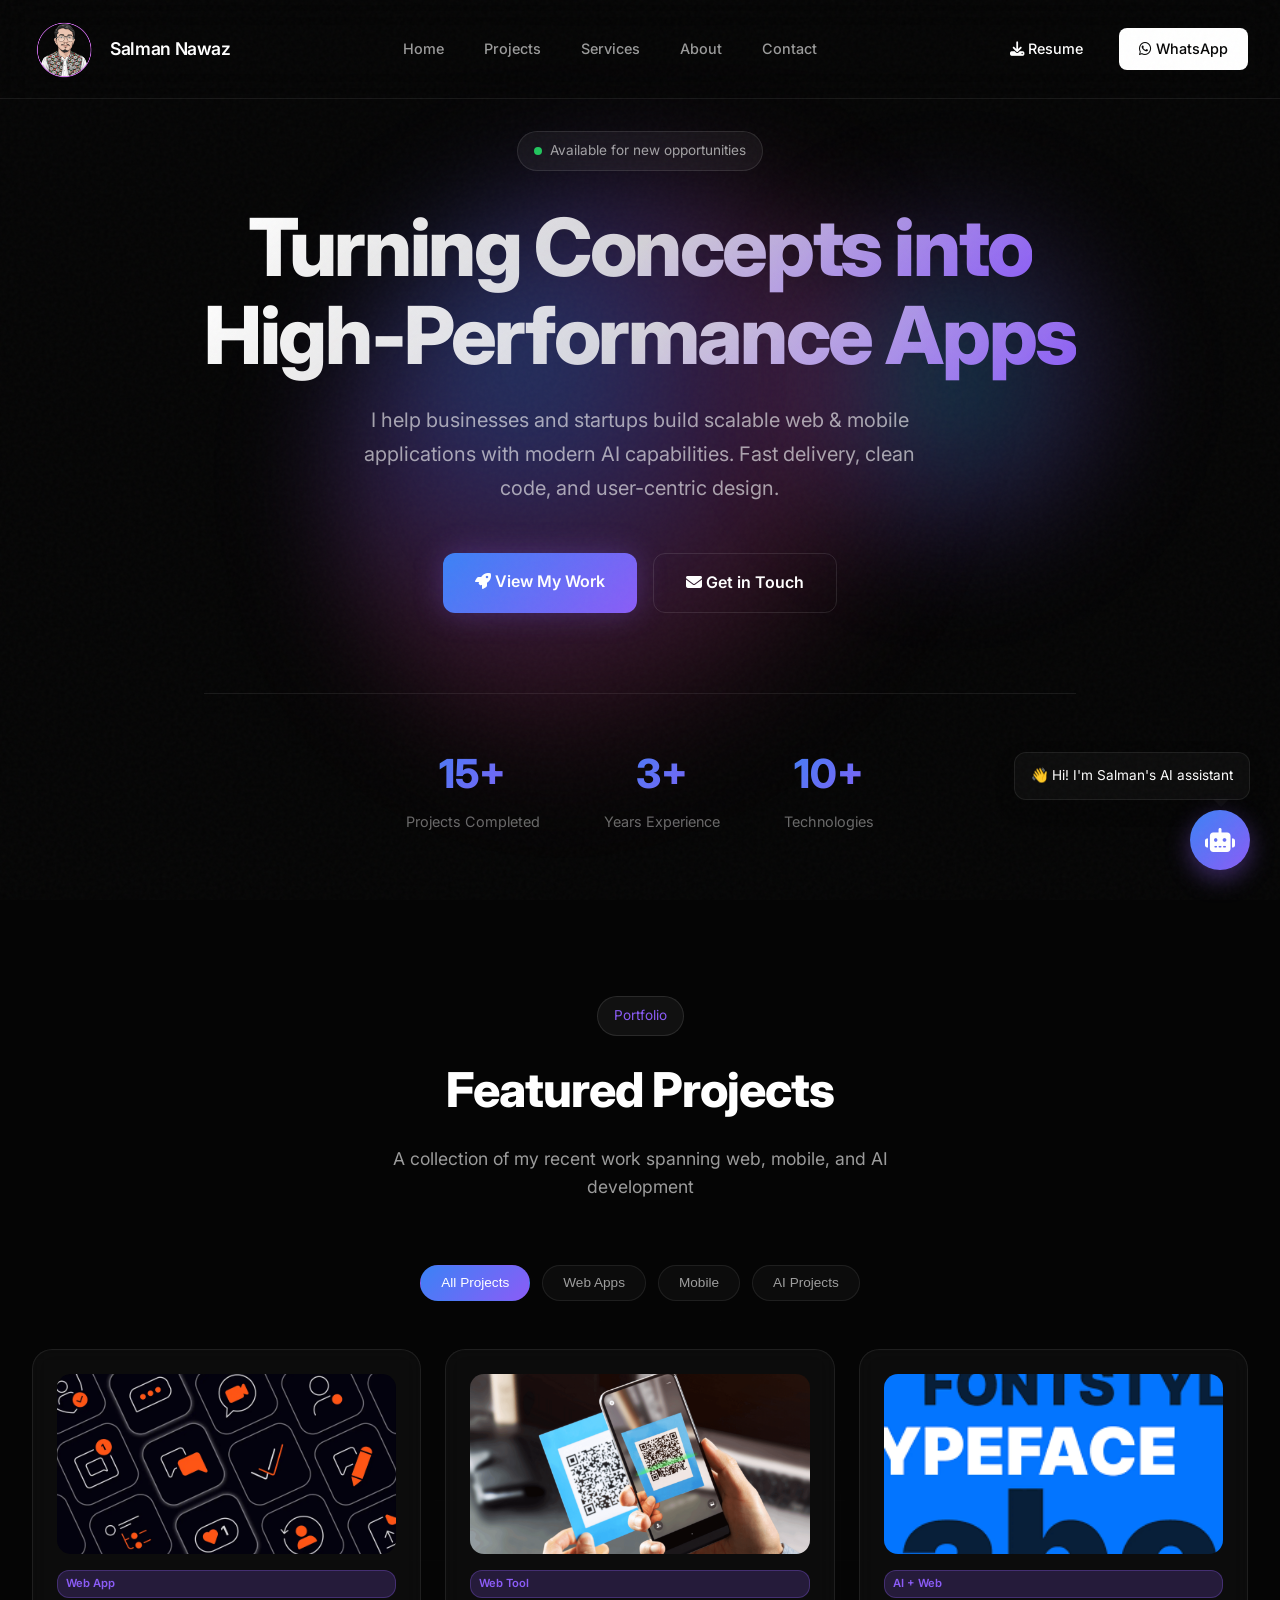
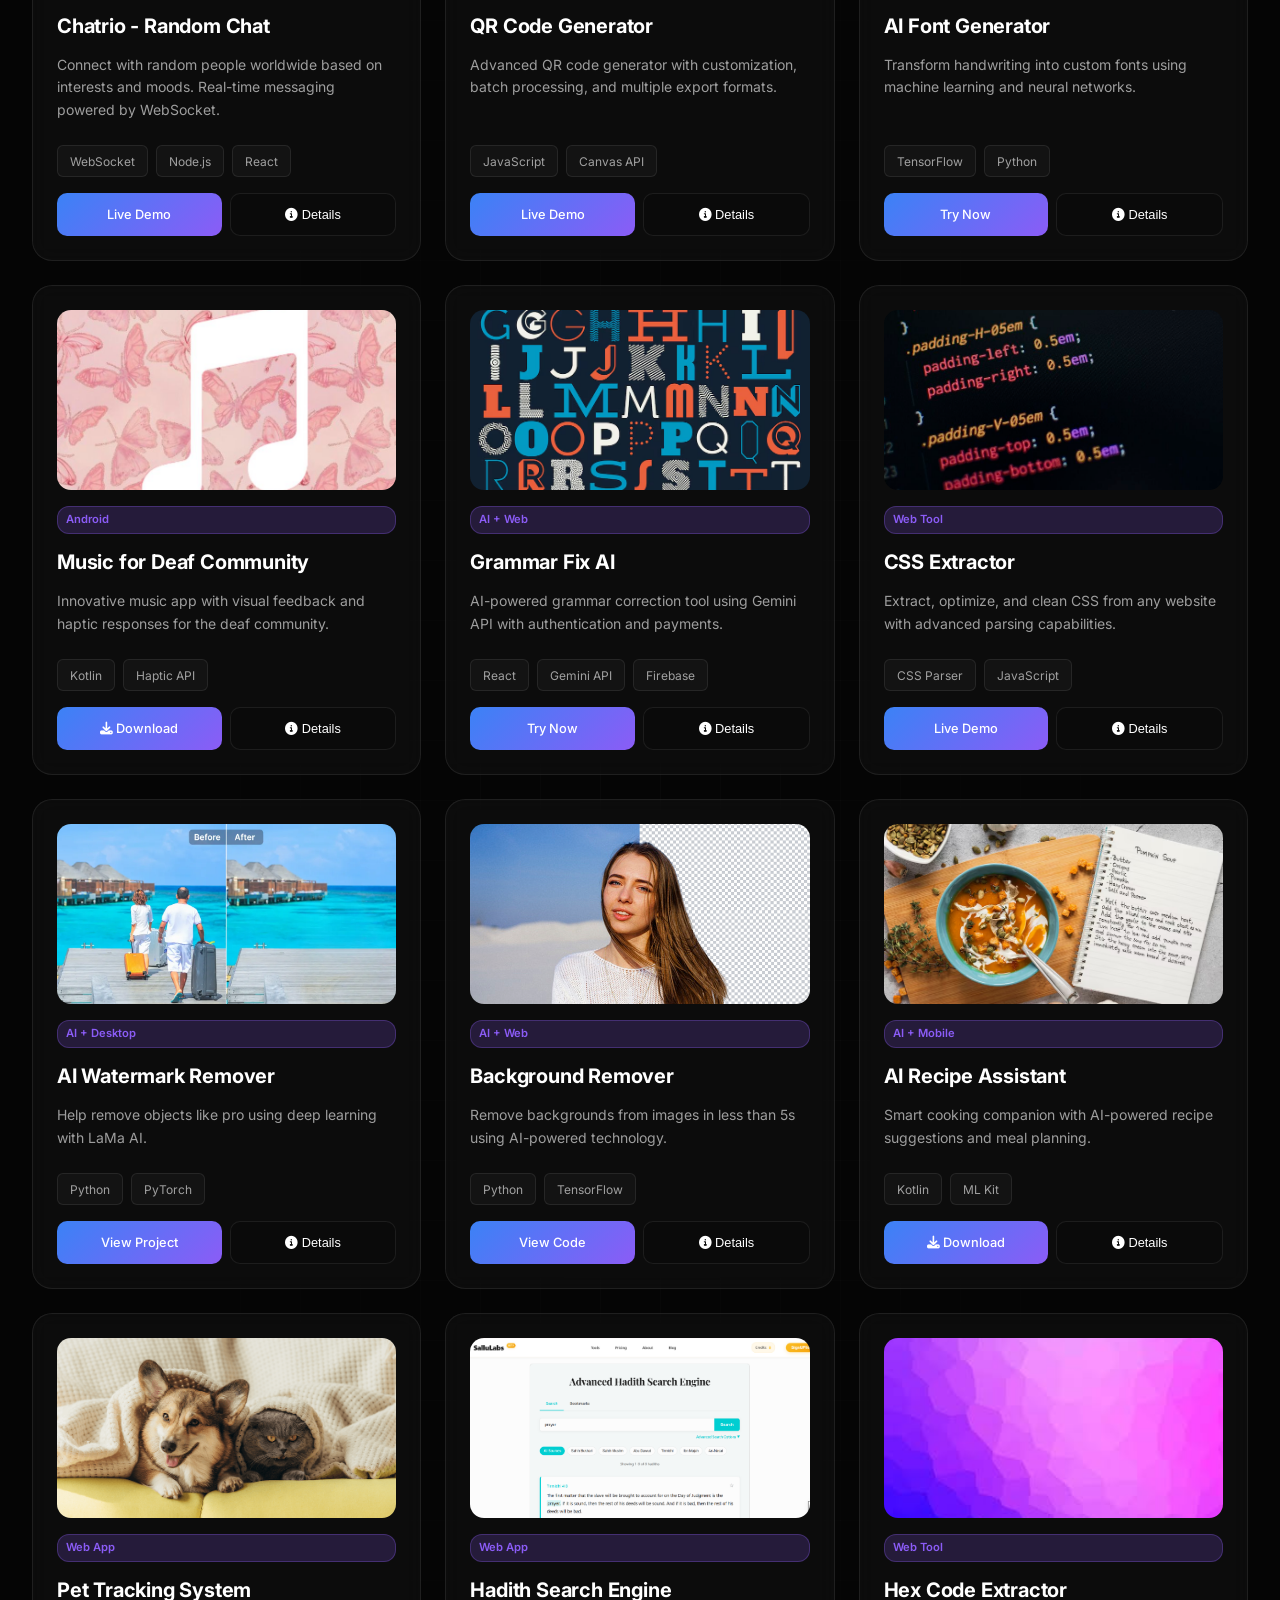
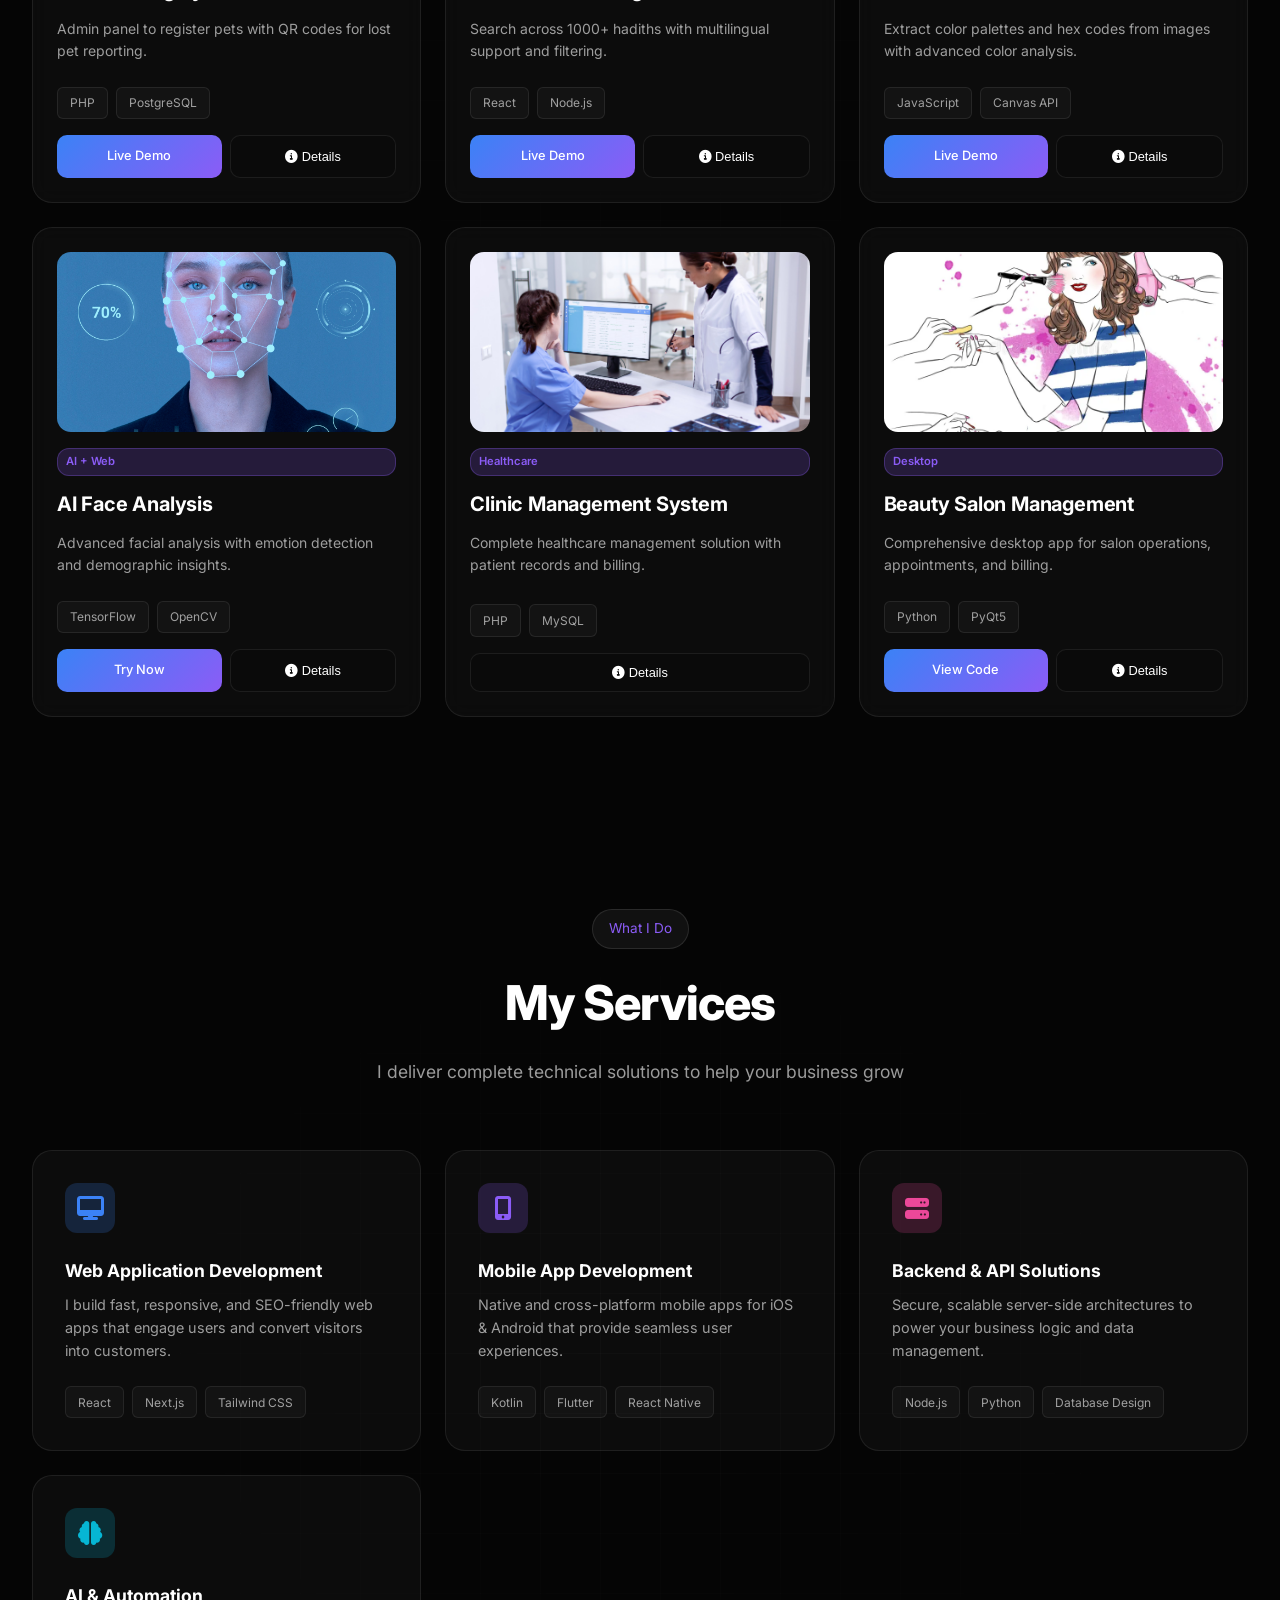
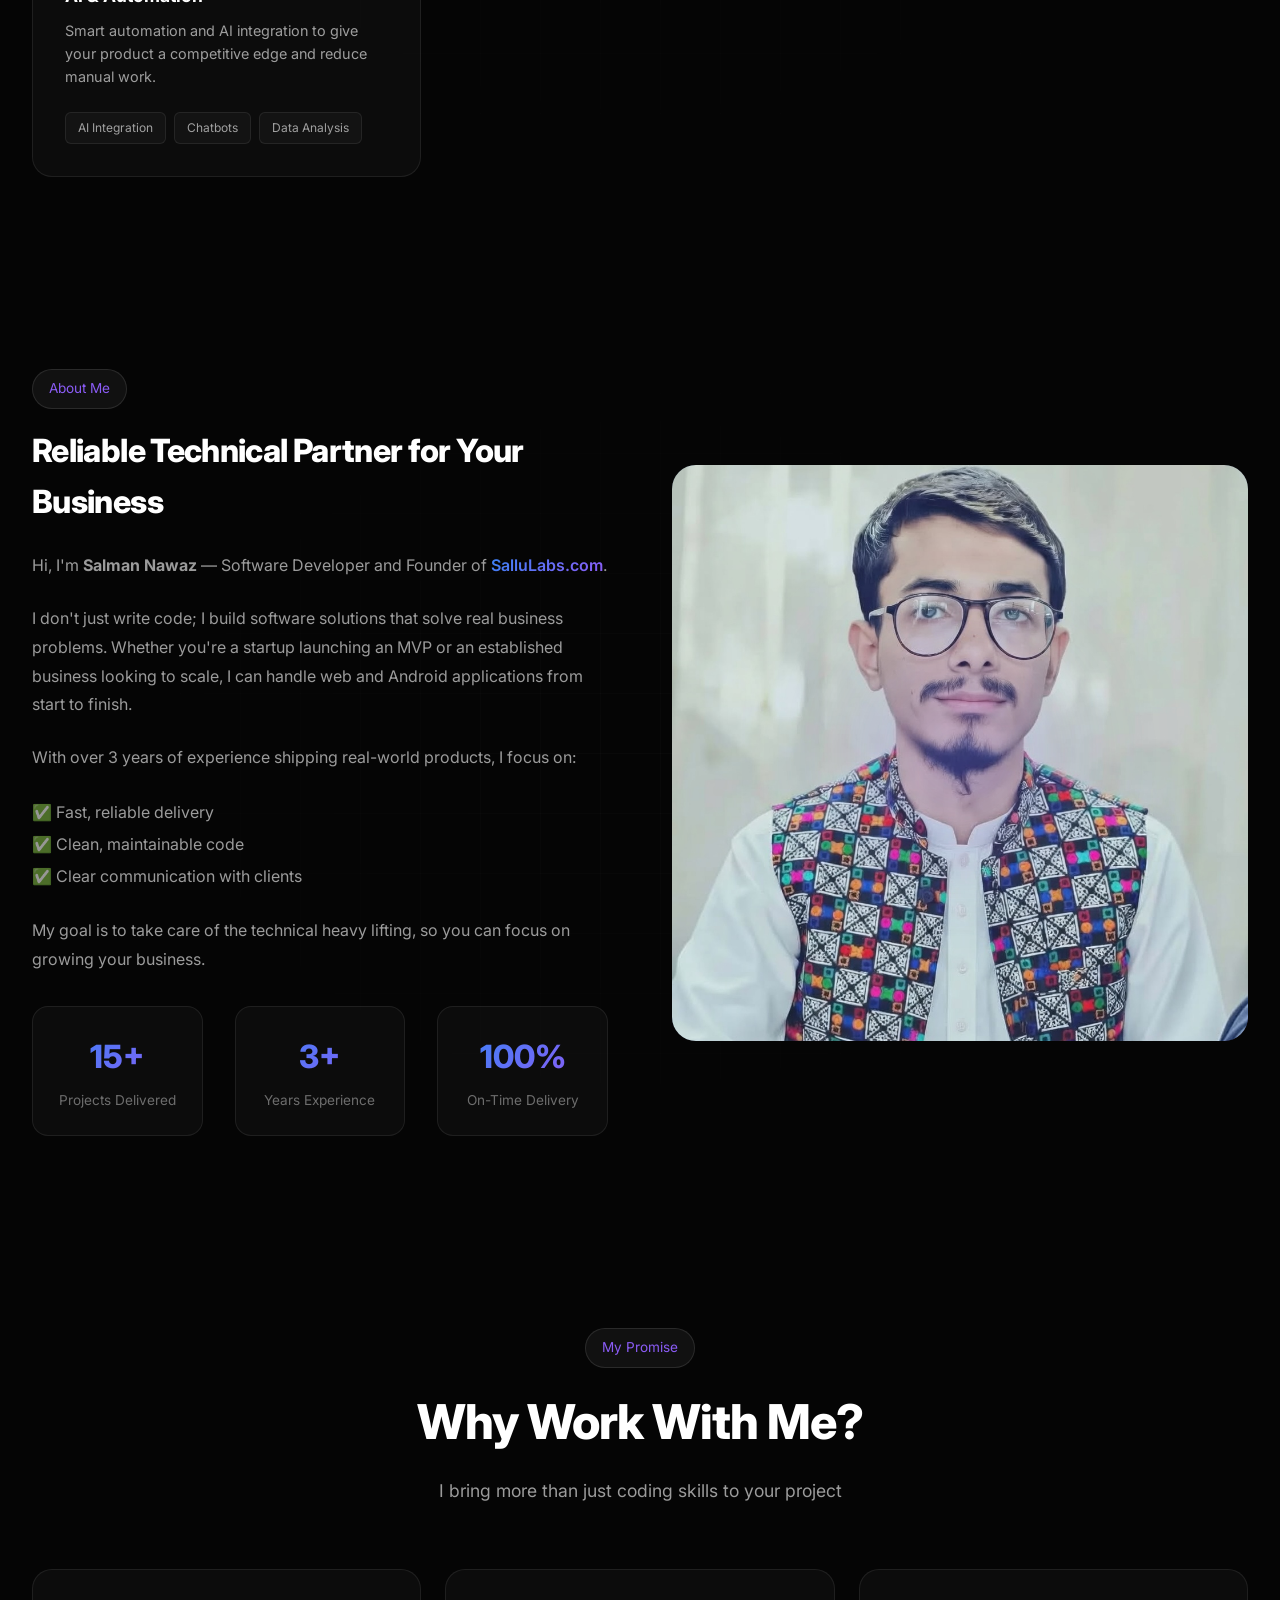
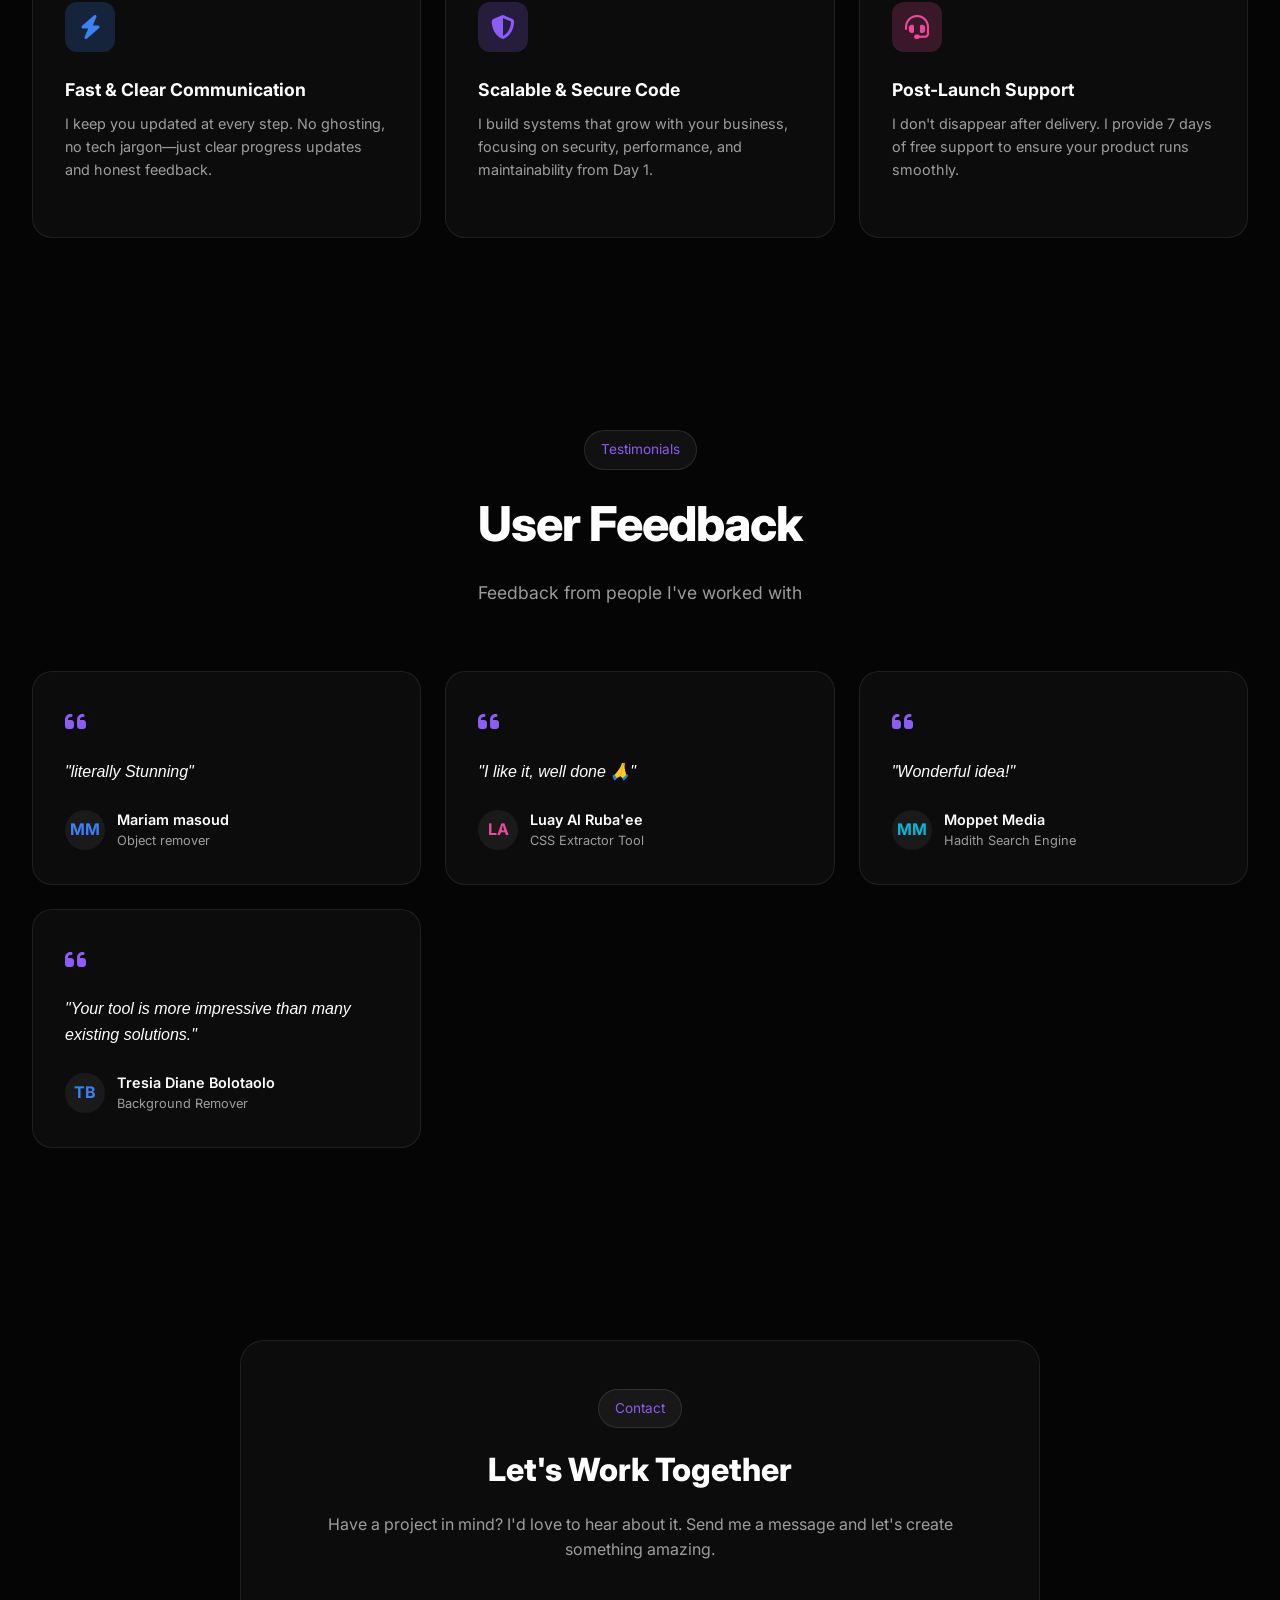
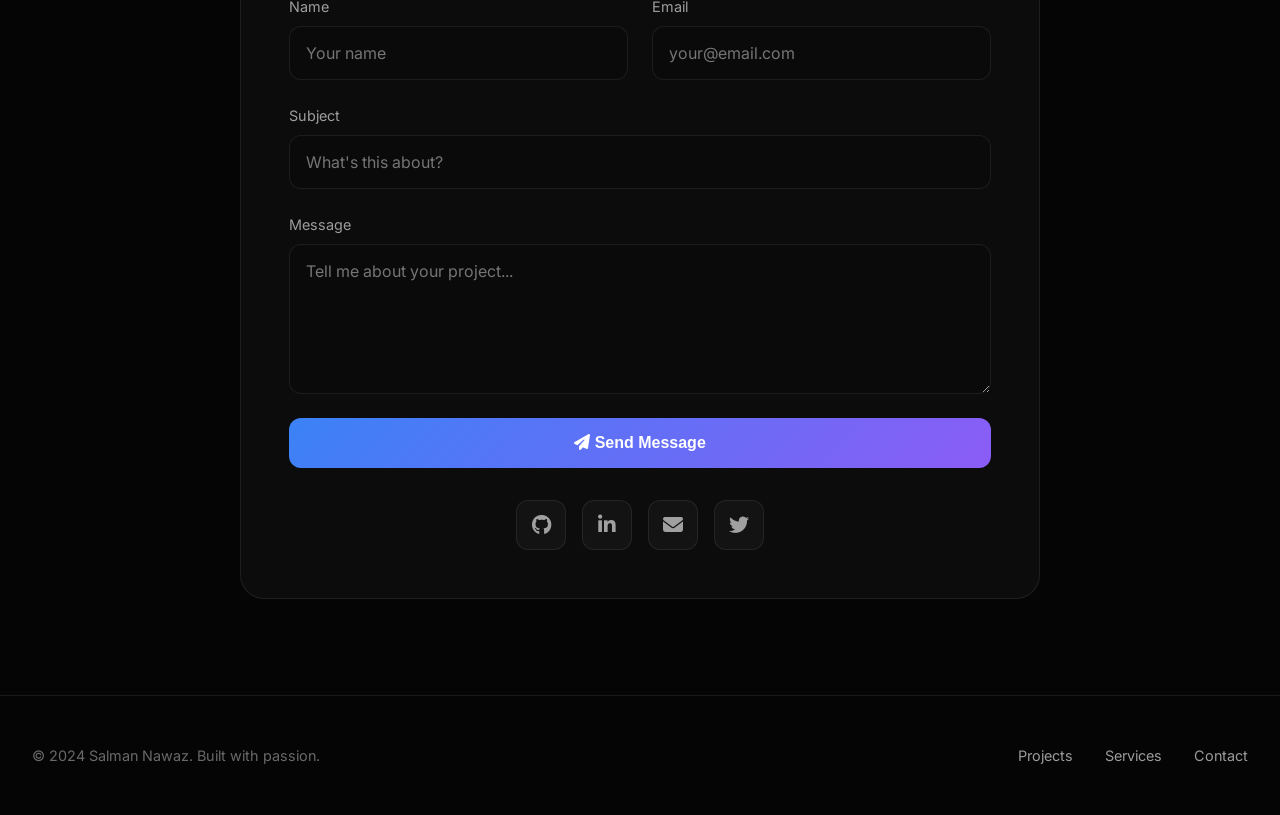
==== commit 1794c24d: "Your commit message here" ====
--- a/index.html
+++ b/index.html
@@ -2012,7 +2012,7 @@
             <div class="about-image-container">
                 <div class="about-glow"></div>
                 <div class="about-image">
-                    <img src="./assets/images/a.png" alt="Salman Nawaz" style="width: 100%; height: 100%; object-fit: cover; border-radius: inherit;">
+                    <img src="./assets/images/a.jpg" alt="Salman Nawaz" style="width: 100%; height: 100%; object-fit: cover; border-radius: inherit;">
                 </div>
             </div>
         </div>
